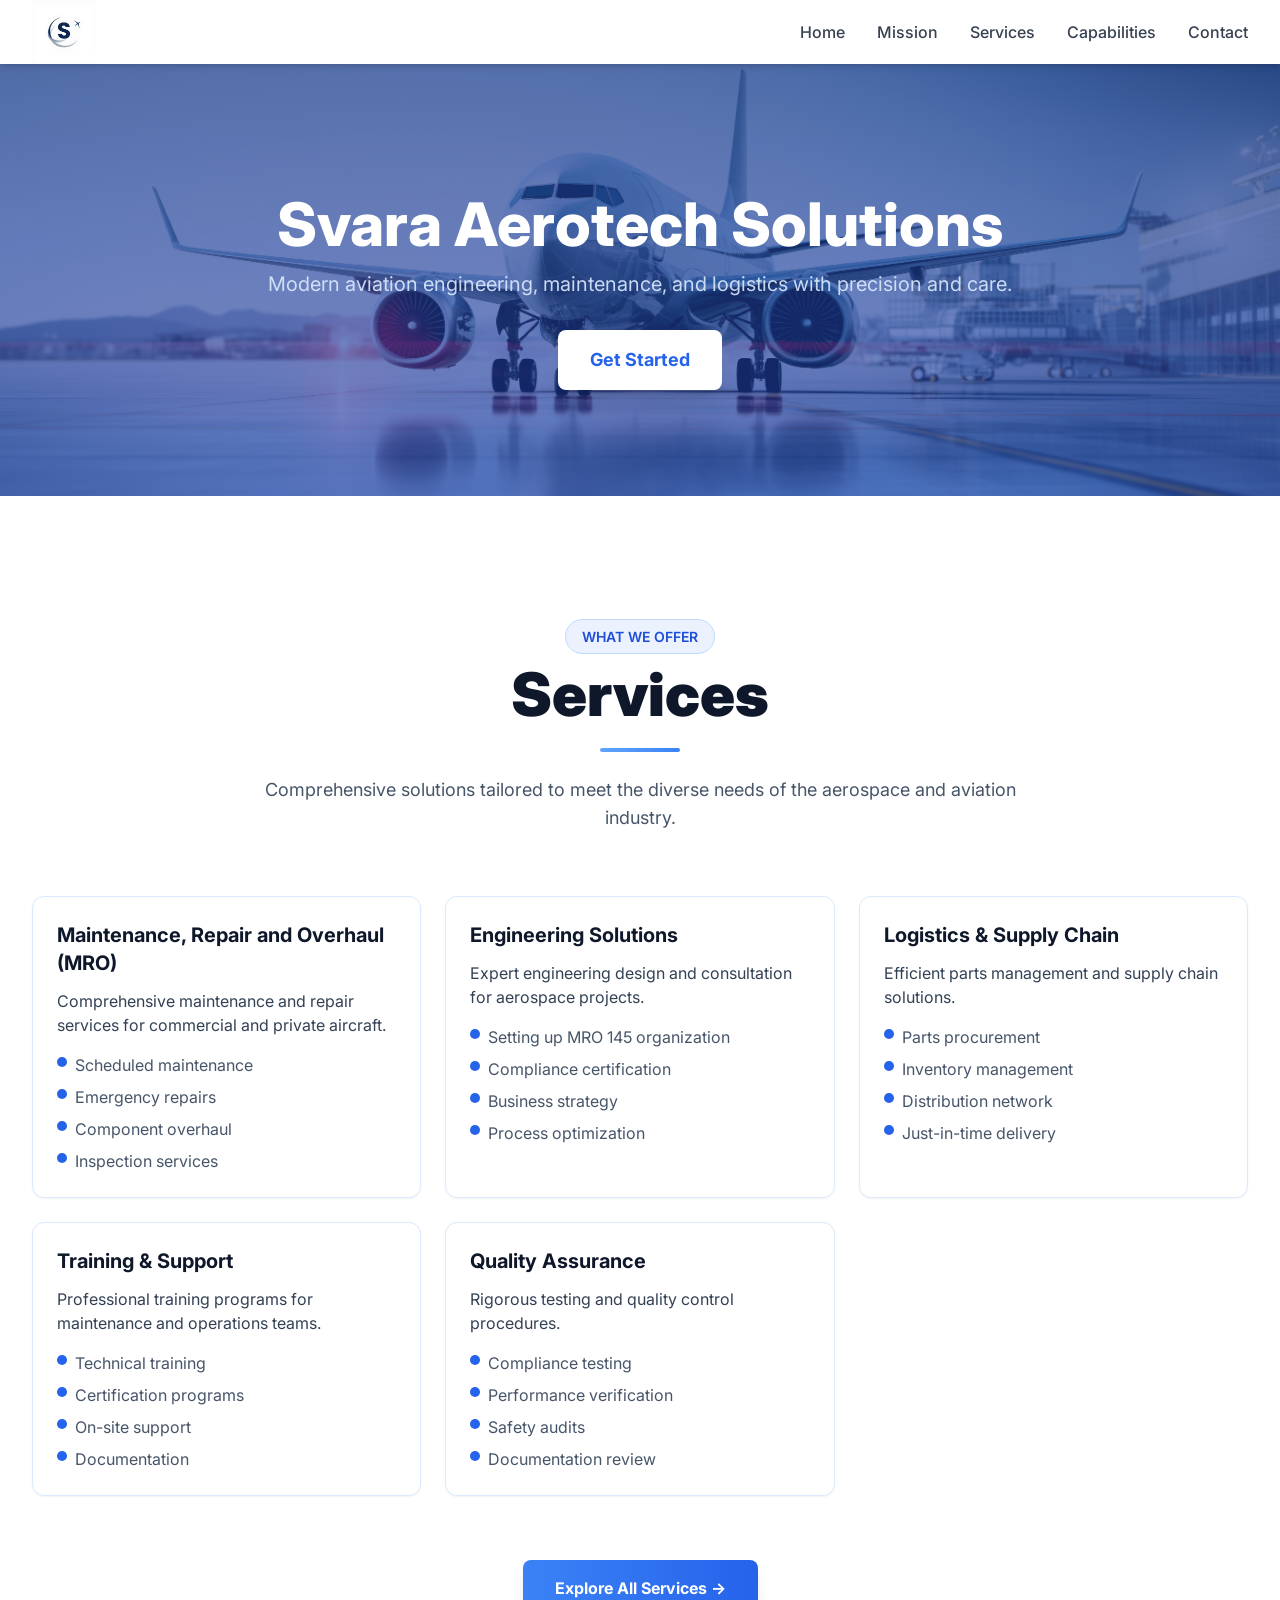
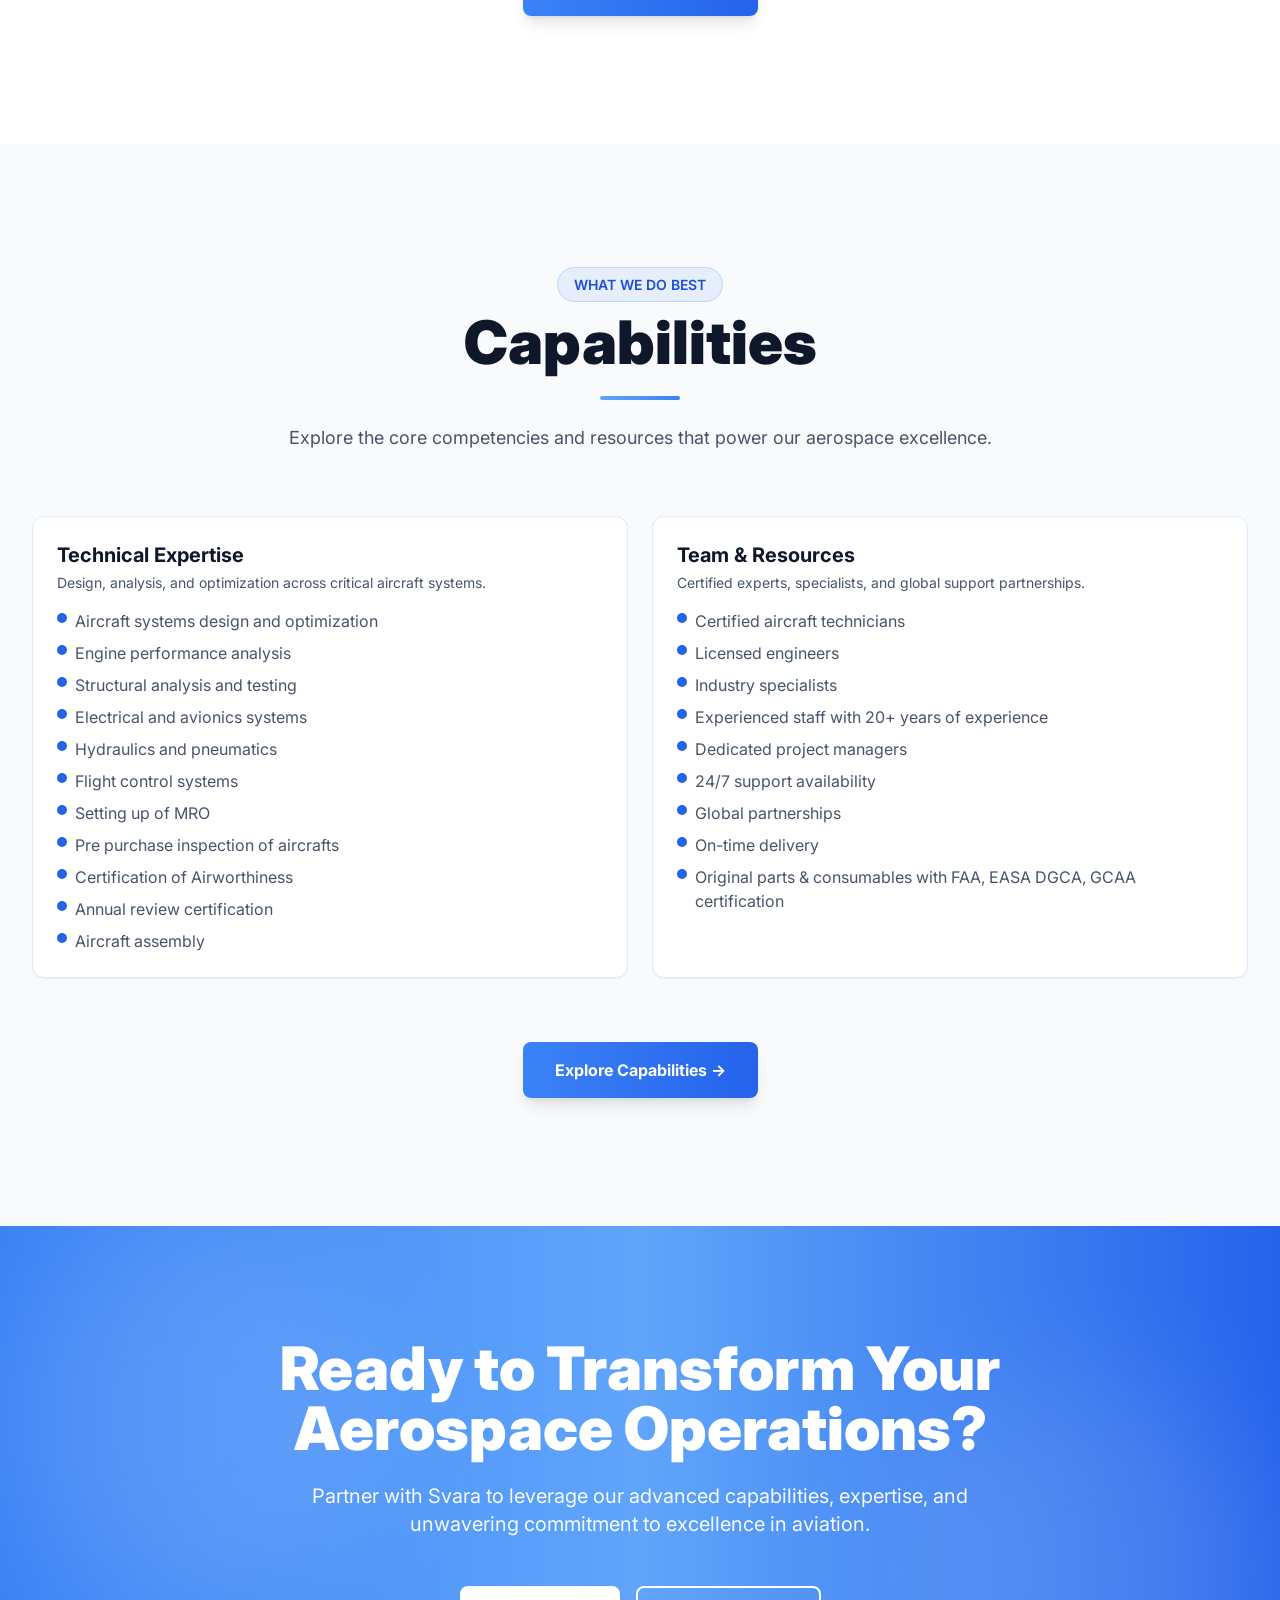
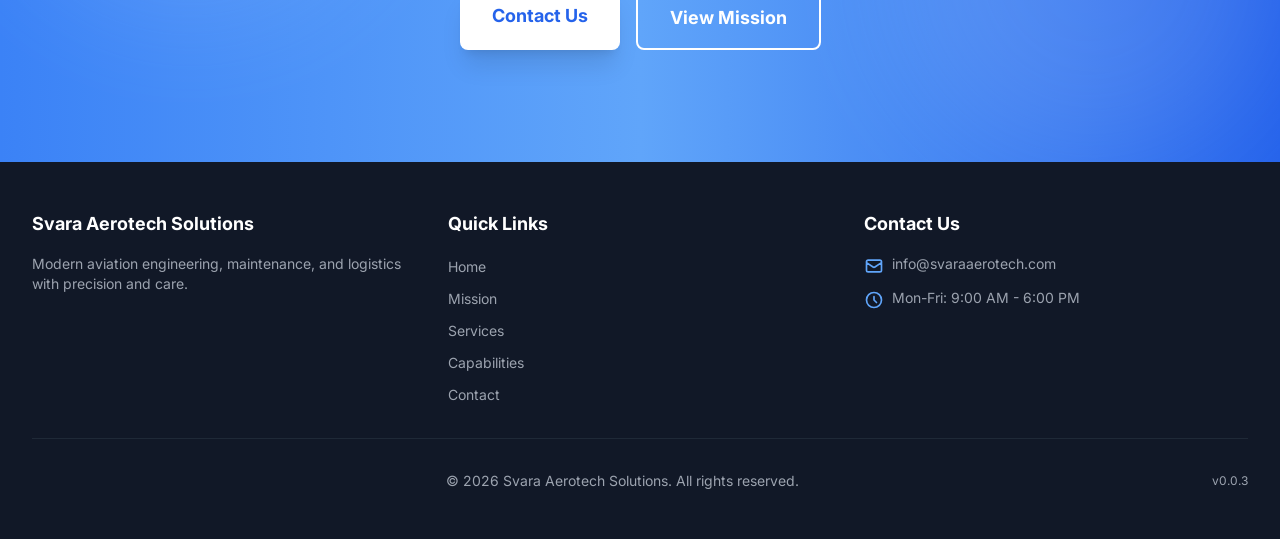
==== index.html @ ca164e2b "deploy: anks0801/svara_web@d19ec3a72e8eed45323e8d3c11e1f777e25b0aa4" ====
<!DOCTYPE html><html lang="en"><head><meta charSet="utf-8"/><meta name="viewport" content="width=device-width"/><meta name="twitter:card" content="summary_large_image"/><meta name="twitter:site" content="@svaraaerotech"/><meta name="twitter:creator" content="@svaraaerotech"/><meta property="og:image" content="https://svaraaerotech.com/og-image.jpg"/><meta property="og:image:alt" content="Svara"/><meta property="og:image:type" content="image/jpeg"/><meta property="og:image:width" content="1200"/><meta property="og:image:height" content="630"/><meta property="og:locale" content="en_US"/><meta property="og:site_name" content="Svara"/><link rel="canonical" href="https://svaraaerotech.com"/><script type="application/ld+json">{"@context":"https://schema.org","@type":"Organization","name":"Svara Aerotech Solutions","url":"https://svaraaerotech.com","logo":"https://svaraaerotech.com/svara-logo.png","description":"Modern aviation engineering, maintenance, and logistics with precision and care.","contactPoint":{"@type":"ContactPoint","telephone":"+1-XXX-XXX-XXXX","contactType":"Customer Service","email":"info@svaraaerotech.com"},"sameAs":["https://twitter.com/svaraaerotech"]}</script><title>Home | Svara</title><meta name="robots" content="index,follow"/><meta name="description" content="Svara Aerotech Solutions - Leading provider of aerospace engineering, aircraft maintenance, and aviation consulting services with cutting-edge technology and industry expertise."/><meta property="og:title" content="Svara Aerotech Solutions - Aviation Excellence"/><meta property="og:description" content="Premier aerospace engineering, aircraft maintenance, and aviation consulting services"/><meta property="og:url" content="https://svaraaerotech.com"/><meta property="og:type" content="website"/><meta name="next-head-count" content="21"/><link rel="preconnect" href="https://fonts.googleapis.com"/><link rel="preconnect" href="https://fonts.gstatic.com" crossorigin="anonymous"/><meta name="mobile-web-app-capable" content="yes"/><meta name="apple-mobile-web-app-capable" content="yes"/><meta name="apple-mobile-web-app-status-bar-style" content="black-translucent"/><meta name="apple-mobile-web-app-title" content="Svara"/><meta http-equiv="X-UA-Compatible" content="IE=edge"/><meta name="referrer" content="strict-origin-when-cross-origin"/><link rel="icon" href="/svara-logo.png"/><link rel="apple-touch-icon" href="/svara-logo.png"/><link rel="preload" href="/_next/static/css/d4e00b44bcc126a7.css" as="style"/><link rel="stylesheet" href="/_next/static/css/d4e00b44bcc126a7.css" data-n-g=""/><noscript data-n-css=""></noscript><script defer="" nomodule="" src="/_next/static/chunks/polyfills-42372ed130431b0a.js"></script><script src="/_next/static/chunks/webpack-8fa1640cc84ba8fe.js" defer=""></script><script src="/_next/static/chunks/framework-64ad27b21261a9ce.js" defer=""></script><script src="/_next/static/chunks/main-b3155a7ba04dc6f8.js" defer=""></script><script src="/_next/static/chunks/pages/_app-38ed5e7bbf44e0e8.js" defer=""></script><script src="/_next/static/chunks/664-d254d21a6fe56bff.js" defer=""></script><script src="/_next/static/chunks/pages/index-0f9c988859168740.js" defer=""></script><script src="/_next/static/F_l0JOxyXLTbnclCTmj46/_buildManifest.js" defer=""></script><script src="/_next/static/F_l0JOxyXLTbnclCTmj46/_ssgManifest.js" defer=""></script></head><body><div id="__next"><header class="bg-white shadow-md sticky top-0 z-50"><nav class="max-w-7xl mx-auto px-4 sm:px-6 lg:px-8"><div class="flex justify-between items-center h-16"><div class="flex-shrink-0 flex items-center gap-3"><a class="flex items-center gap-3 hover:opacity-80 transition" href="/"><img src="/svara-logo.png" alt="Svara Aerotech Logo" class="h-16 w-16"/></a></div><div class="hidden md:flex space-x-8"><a class="text-gray-700 hover:text-blue-600 font-medium transition" href="/">Home</a><a class="text-gray-700 hover:text-blue-600 font-medium transition" href="/mission">Mission</a><a class="text-gray-700 hover:text-blue-600 font-medium transition" href="/services">Services</a><a class="text-gray-700 hover:text-blue-600 font-medium transition" href="/capabilities">Capabilities</a><a class="text-gray-700 hover:text-blue-600 font-medium transition" href="/contact">Contact</a></div><div class="md:hidden"><button class="inline-flex items-center justify-center p-2 rounded-md text-gray-700 hover:text-blue-600 hover:bg-gray-100 focus:outline-none" aria-expanded="false" aria-label="Toggle menu"><svg class="h-6 w-6" xmlns="http://www.w3.org/2000/svg" fill="none" viewBox="0 0 24 24" stroke="currentColor"><path stroke-linecap="round" stroke-linejoin="round" stroke-width="2" d="M4 6h16M4 12h16M4 18h16"></path></svg></button></div></div></nav></header><main class="bg-white"><section class="relative flex items-center justify-center min-h-[56vh] md:min-h-[48vh] py-16 md:py-24 text-center px-6 bg-gradient-to-b from-blue-900 to-blue-800" aria-label="Welcome to Svara"><div class="absolute inset-0 pointer-events-none"><img src="/airplane-with-wings-engine.jpg" alt="" aria-hidden="true" class="w-full h-full object-cover opacity-8"/><div class="absolute inset-0 bg-gradient-to-b from-blue-900/70 to-blue-800/60"></div></div><div class="relative z-10 max-w-4xl px-4"><h1 class="mt-6 text-4xl sm:text-5xl md:text-6xl font-extrabold text-white leading-tight">Svara Aerotech Solutions</h1><p class="mt-4 text-base sm:text-lg md:text-xl text-blue-100/90 max-w-4xl mx-auto">Modern aviation engineering, maintenance, and logistics with precision and care.</p><div class="mt-8"><a class="inline-block bg-white text-blue-600 px-8 py-4 rounded-lg font-bold text-lg hover:bg-blue-50 transition duration-300 shadow-xl hover:shadow-2xl transform hover:scale-105" href="/contact">Get Started</a></div></div></section><section class="py-24 md:py-32 bg-white relative overflow-hidden"><div class="max-w-7xl mx-auto px-4 sm:px-6 lg:px-8"><div class="mb-16 text-center"><div class="inline-block mb-4"><span class="px-4 py-2 bg-blue-500/10 border border-blue-400/30 rounded-full text-blue-700 text-sm font-semibold">WHAT WE OFFER</span></div><h2 class="text-4xl md:text-6xl font-black text-slate-900 mb-6">Services</h2><div class="w-20 h-1 bg-gradient-to-r from-blue-400 to-blue-500 rounded-full mx-auto"></div><p class="text-lg text-slate-600 max-w-3xl mt-6 mx-auto">Comprehensive solutions tailored to meet the diverse needs of the aerospace and aviation industry.</p></div><div class="grid grid-cols-1 md:grid-cols-2 lg:grid-cols-3 gap-6"><div class="relative overflow-hidden rounded-xl border border-blue-100 bg-white shadow-sm hover:shadow-lg hover:border-blue-300 hover:scale-[1.02] transition-all duration-300 p-6"><h3 class="text-xl font-bold text-slate-900 mb-3">Maintenance, Repair and Overhaul (MRO)</h3><p class="text-slate-700 mb-4">Comprehensive maintenance and repair services for commercial and private aircraft.</p><ul class="space-y-2"><li class="flex items-start gap-2 text-slate-600"><span class="mt-1 inline-block w-2.5 h-2.5 bg-blue-600 rounded-full flex-shrink-0"></span><span>Scheduled maintenance</span></li><li class="flex items-start gap-2 text-slate-600"><span class="mt-1 inline-block w-2.5 h-2.5 bg-blue-600 rounded-full flex-shrink-0"></span><span>Emergency repairs</span></li><li class="flex items-start gap-2 text-slate-600"><span class="mt-1 inline-block w-2.5 h-2.5 bg-blue-600 rounded-full flex-shrink-0"></span><span>Component overhaul</span></li><li class="flex items-start gap-2 text-slate-600"><span class="mt-1 inline-block w-2.5 h-2.5 bg-blue-600 rounded-full flex-shrink-0"></span><span>Inspection services</span></li></ul></div><div class="relative overflow-hidden rounded-xl border border-blue-100 bg-white shadow-sm hover:shadow-lg hover:border-blue-300 hover:scale-[1.02] transition-all duration-300 p-6"><h3 class="text-xl font-bold text-slate-900 mb-3">Engineering Solutions</h3><p class="text-slate-700 mb-4">Expert engineering design and consultation for aerospace projects.</p><ul class="space-y-2"><li class="flex items-start gap-2 text-slate-600"><span class="mt-1 inline-block w-2.5 h-2.5 bg-blue-600 rounded-full flex-shrink-0"></span><span>Setting up MRO 145 organization</span></li><li class="flex items-start gap-2 text-slate-600"><span class="mt-1 inline-block w-2.5 h-2.5 bg-blue-600 rounded-full flex-shrink-0"></span><span>Compliance certification</span></li><li class="flex items-start gap-2 text-slate-600"><span class="mt-1 inline-block w-2.5 h-2.5 bg-blue-600 rounded-full flex-shrink-0"></span><span>Business strategy</span></li><li class="flex items-start gap-2 text-slate-600"><span class="mt-1 inline-block w-2.5 h-2.5 bg-blue-600 rounded-full flex-shrink-0"></span><span>Process optimization</span></li></ul></div><div class="relative overflow-hidden rounded-xl border border-blue-100 bg-white shadow-sm hover:shadow-lg hover:border-blue-300 hover:scale-[1.02] transition-all duration-300 p-6"><h3 class="text-xl font-bold text-slate-900 mb-3">Logistics &amp; Supply Chain</h3><p class="text-slate-700 mb-4">Efficient parts management and supply chain solutions.</p><ul class="space-y-2"><li class="flex items-start gap-2 text-slate-600"><span class="mt-1 inline-block w-2.5 h-2.5 bg-blue-600 rounded-full flex-shrink-0"></span><span>Parts procurement</span></li><li class="flex items-start gap-2 text-slate-600"><span class="mt-1 inline-block w-2.5 h-2.5 bg-blue-600 rounded-full flex-shrink-0"></span><span>Inventory management</span></li><li class="flex items-start gap-2 text-slate-600"><span class="mt-1 inline-block w-2.5 h-2.5 bg-blue-600 rounded-full flex-shrink-0"></span><span>Distribution network</span></li><li class="flex items-start gap-2 text-slate-600"><span class="mt-1 inline-block w-2.5 h-2.5 bg-blue-600 rounded-full flex-shrink-0"></span><span>Just-in-time delivery</span></li></ul></div><div class="relative overflow-hidden rounded-xl border border-blue-100 bg-white shadow-sm hover:shadow-lg hover:border-blue-300 hover:scale-[1.02] transition-all duration-300 p-6"><h3 class="text-xl font-bold text-slate-900 mb-3">Training &amp; Support</h3><p class="text-slate-700 mb-4">Professional training programs for maintenance and operations teams.</p><ul class="space-y-2"><li class="flex items-start gap-2 text-slate-600"><span class="mt-1 inline-block w-2.5 h-2.5 bg-blue-600 rounded-full flex-shrink-0"></span><span>Technical training</span></li><li class="flex items-start gap-2 text-slate-600"><span class="mt-1 inline-block w-2.5 h-2.5 bg-blue-600 rounded-full flex-shrink-0"></span><span>Certification programs</span></li><li class="flex items-start gap-2 text-slate-600"><span class="mt-1 inline-block w-2.5 h-2.5 bg-blue-600 rounded-full flex-shrink-0"></span><span>On-site support</span></li><li class="flex items-start gap-2 text-slate-600"><span class="mt-1 inline-block w-2.5 h-2.5 bg-blue-600 rounded-full flex-shrink-0"></span><span>Documentation</span></li></ul></div><div class="relative overflow-hidden rounded-xl border border-blue-100 bg-white shadow-sm hover:shadow-lg hover:border-blue-300 hover:scale-[1.02] transition-all duration-300 p-6"><h3 class="text-xl font-bold text-slate-900 mb-3">Quality Assurance</h3><p class="text-slate-700 mb-4">Rigorous testing and quality control procedures.</p><ul class="space-y-2"><li class="flex items-start gap-2 text-slate-600"><span class="mt-1 inline-block w-2.5 h-2.5 bg-blue-600 rounded-full flex-shrink-0"></span><span>Compliance testing</span></li><li class="flex items-start gap-2 text-slate-600"><span class="mt-1 inline-block w-2.5 h-2.5 bg-blue-600 rounded-full flex-shrink-0"></span><span>Performance verification</span></li><li class="flex items-start gap-2 text-slate-600"><span class="mt-1 inline-block w-2.5 h-2.5 bg-blue-600 rounded-full flex-shrink-0"></span><span>Safety audits</span></li><li class="flex items-start gap-2 text-slate-600"><span class="mt-1 inline-block w-2.5 h-2.5 bg-blue-600 rounded-full flex-shrink-0"></span><span>Documentation review</span></li></ul></div></div><div class="text-center mt-16"><a class="inline-flex items-center px-8 py-4 bg-gradient-to-r from-blue-500 to-blue-600 text-white font-bold rounded-lg hover:from-blue-600 hover:to-blue-700 transition duration-300 shadow-lg hover:shadow-blue-500/20" href="/services">Explore All Services →</a></div></div></section><section class="py-24 md:py-32 bg-gray-50 relative overflow-hidden"><div class="max-w-7xl mx-auto px-4 sm:px-6 lg:px-8"><div class="mb-16 text-center"><div class="inline-block mb-4"><span class="px-4 py-2 bg-blue-500/10 border border-blue-400/30 rounded-full text-blue-700 text-sm font-semibold">WHAT WE DO BEST</span></div><h2 class="text-4xl md:text-6xl font-black text-slate-900 mb-6">Capabilities</h2><div class="w-20 h-1 bg-gradient-to-r from-blue-400 to-blue-500 rounded-full mx-auto"></div><p class="text-lg text-slate-600 max-w-3xl mt-6 mx-auto">Explore the core competencies and resources that power our aerospace excellence.</p></div><div class="grid grid-cols-1 md:grid-cols-2 gap-6"><div class="relative overflow-hidden rounded-xl border border-blue-100 bg-white shadow-sm hover:shadow-lg hover:border-blue-300 hover:scale-[1.02] transition-all duration-300 p-6"><div class="flex items-center mb-4"><div><h3 class="text-xl font-bold text-slate-900">Technical Expertise</h3><p class="text-slate-600 text-sm mt-1">Design, analysis, and optimization across critical aircraft systems.</p></div></div><ul class="space-y-2"><li class="flex items-start gap-2 text-slate-600"><span class="mt-1 inline-block w-2.5 h-2.5 bg-blue-600 rounded-full flex-shrink-0"></span><span>Aircraft systems design and optimization</span></li><li class="flex items-start gap-2 text-slate-600"><span class="mt-1 inline-block w-2.5 h-2.5 bg-blue-600 rounded-full flex-shrink-0"></span><span>Engine performance analysis</span></li><li class="flex items-start gap-2 text-slate-600"><span class="mt-1 inline-block w-2.5 h-2.5 bg-blue-600 rounded-full flex-shrink-0"></span><span>Structural analysis and testing</span></li><li class="flex items-start gap-2 text-slate-600"><span class="mt-1 inline-block w-2.5 h-2.5 bg-blue-600 rounded-full flex-shrink-0"></span><span>Electrical and avionics systems</span></li><li class="flex items-start gap-2 text-slate-600"><span class="mt-1 inline-block w-2.5 h-2.5 bg-blue-600 rounded-full flex-shrink-0"></span><span>Hydraulics and pneumatics</span></li><li class="flex items-start gap-2 text-slate-600"><span class="mt-1 inline-block w-2.5 h-2.5 bg-blue-600 rounded-full flex-shrink-0"></span><span>Flight control systems</span></li><li class="flex items-start gap-2 text-slate-600"><span class="mt-1 inline-block w-2.5 h-2.5 bg-blue-600 rounded-full flex-shrink-0"></span><span>Setting up of MRO</span></li><li class="flex items-start gap-2 text-slate-600"><span class="mt-1 inline-block w-2.5 h-2.5 bg-blue-600 rounded-full flex-shrink-0"></span><span>Pre purchase inspection of aircrafts</span></li><li class="flex items-start gap-2 text-slate-600"><span class="mt-1 inline-block w-2.5 h-2.5 bg-blue-600 rounded-full flex-shrink-0"></span><span>Certification of Airworthiness</span></li><li class="flex items-start gap-2 text-slate-600"><span class="mt-1 inline-block w-2.5 h-2.5 bg-blue-600 rounded-full flex-shrink-0"></span><span>Annual review certification</span></li><li class="flex items-start gap-2 text-slate-600"><span class="mt-1 inline-block w-2.5 h-2.5 bg-blue-600 rounded-full flex-shrink-0"></span><span>Aircraft assembly</span></li></ul></div><div class="relative overflow-hidden rounded-xl border border-blue-100 bg-white shadow-sm hover:shadow-lg hover:border-blue-300 hover:scale-[1.02] transition-all duration-300 p-6"><div class="flex items-center mb-4"><div><h3 class="text-xl font-bold text-slate-900">Team &amp; Resources</h3><p class="text-slate-600 text-sm mt-1">Certified experts, specialists, and global support partnerships.</p></div></div><ul class="space-y-2"><li class="flex items-start gap-2 text-slate-600"><span class="mt-1 inline-block w-2.5 h-2.5 bg-blue-600 rounded-full flex-shrink-0"></span><span>Certified aircraft technicians</span></li><li class="flex items-start gap-2 text-slate-600"><span class="mt-1 inline-block w-2.5 h-2.5 bg-blue-600 rounded-full flex-shrink-0"></span><span>Licensed engineers</span></li><li class="flex items-start gap-2 text-slate-600"><span class="mt-1 inline-block w-2.5 h-2.5 bg-blue-600 rounded-full flex-shrink-0"></span><span>Industry specialists</span></li><li class="flex items-start gap-2 text-slate-600"><span class="mt-1 inline-block w-2.5 h-2.5 bg-blue-600 rounded-full flex-shrink-0"></span><span>Experienced staff with 20+ years of experience</span></li><li class="flex items-start gap-2 text-slate-600"><span class="mt-1 inline-block w-2.5 h-2.5 bg-blue-600 rounded-full flex-shrink-0"></span><span>Dedicated project managers</span></li><li class="flex items-start gap-2 text-slate-600"><span class="mt-1 inline-block w-2.5 h-2.5 bg-blue-600 rounded-full flex-shrink-0"></span><span>24/7 support availability</span></li><li class="flex items-start gap-2 text-slate-600"><span class="mt-1 inline-block w-2.5 h-2.5 bg-blue-600 rounded-full flex-shrink-0"></span><span>Global partnerships</span></li><li class="flex items-start gap-2 text-slate-600"><span class="mt-1 inline-block w-2.5 h-2.5 bg-blue-600 rounded-full flex-shrink-0"></span><span>On-time delivery</span></li><li class="flex items-start gap-2 text-slate-600"><span class="mt-1 inline-block w-2.5 h-2.5 bg-blue-600 rounded-full flex-shrink-0"></span><span>Original parts &amp; consumables with FAA, EASA DGCA, GCAA certification</span></li></ul></div></div><div class="text-center mt-16"><a class="inline-flex items-center px-8 py-4 bg-gradient-to-r from-blue-500 to-blue-600 text-white font-bold rounded-lg hover:from-blue-600 hover:to-blue-700 transition duration-300 shadow-lg hover:shadow-blue-500/20" href="/capabilities">Explore Capabilities →</a></div></div></section><section class="py-20 md:py-28 relative overflow-hidden bg-gradient-to-r from-blue-500 via-blue-400 to-blue-600"><div class="absolute inset-0 opacity-10"><div class="absolute top-0 left-0 w-96 h-96 bg-white rounded-full blur-3xl"></div><div class="absolute bottom-0 right-0 w-96 h-96 bg-white rounded-full blur-3xl"></div></div><div class="max-w-5xl mx-auto px-4 sm:px-6 lg:px-8 text-center relative z-10"><h2 class="text-4xl md:text-6xl font-black text-white mb-6">Ready to Transform Your Aerospace Operations?</h2><p class="text-lg md:text-xl text-white/95 mb-12 max-w-3xl mx-auto leading-relaxed">Partner with Svara to leverage our advanced capabilities, expertise, and unwavering commitment to excellence in aviation.</p><div class="flex flex-col sm:flex-row gap-4 justify-center"><a class="inline-block bg-white text-blue-600 px-8 py-4 rounded-lg font-bold text-lg hover:bg-gray-50 transition duration-300 shadow-xl" href="/contact">Contact Us</a><a class="inline-block border-2 border-white text-white px-8 py-4 rounded-lg font-bold text-lg hover:bg-white/10 transition duration-300" href="/mission">View Mission</a></div></div></section></main><footer class="bg-gray-900 text-white"><div class="max-w-7xl mx-auto px-4 sm:px-6 lg:px-8 py-12"><div class="grid grid-cols-1 md:grid-cols-3 gap-8 mb-8"><div><h3 class="text-lg font-bold mb-4">Svara Aerotech Solutions</h3><p class="text-gray-400 text-sm mb-4">Modern aviation engineering, maintenance, and logistics with precision and care.</p></div><div><h3 class="text-lg font-bold mb-4">Quick Links</h3><ul class="space-y-2"><li><a class="text-gray-400 hover:text-white transition text-sm" href="/">Home</a></li><li><a class="text-gray-400 hover:text-white transition text-sm" href="/mission">Mission</a></li><li><a class="text-gray-400 hover:text-white transition text-sm" href="/services">Services</a></li><li><a class="text-gray-400 hover:text-white transition text-sm" href="/capabilities">Capabilities</a></li><li><a class="text-gray-400 hover:text-white transition text-sm" href="/contact">Contact</a></li></ul></div><div><h3 class="text-lg font-bold mb-4">Contact Us</h3><ul class="space-y-3"><li class="flex items-start gap-2"><svg class="w-5 h-5 text-blue-400 flex-shrink-0 mt-0.5" fill="none" stroke="currentColor" viewBox="0 0 24 24"><path stroke-linecap="round" stroke-linejoin="round" stroke-width="2" d="M3 8l7.89 5.26a2 2 0 002.22 0L21 8M5 19h14a2 2 0 002-2V7a2 2 0 00-2-2H5a2 2 0 00-2 2v10a2 2 0 002 2z"></path></svg><a href="mailto:info@svaraaerotech.com" class="text-gray-400 hover:text-white transition text-sm">info@svaraaerotech.com</a></li><li class="flex items-start gap-2"><svg class="w-5 h-5 text-blue-400 flex-shrink-0 mt-0.5" fill="none" stroke="currentColor" viewBox="0 0 24 24"><path stroke-linecap="round" stroke-linejoin="round" stroke-width="2" d="M12 8v4l3 3m6-3a9 9 0 11-18 0 9 9 0 0118 0z"></path></svg><span class="text-gray-400 text-sm">Mon-Fri: 9:00 AM - 6:00 PM</span></li></ul></div></div><div class="border-t border-gray-800 pt-8"><div class="flex flex-col md:flex-row justify-between items-center text-gray-400 text-sm"><div></div> <p>© <!-- -->2025<!-- --> Svara Aerotech Solutions. All rights reserved.</p><span class="mt-2 md:mt-0 text-xs">v0.0.3</span></div></div></div></footer></div><script id="__NEXT_DATA__" type="application/json">{"props":{"pageProps":{}},"page":"/","query":{},"buildId":"F_l0JOxyXLTbnclCTmj46","nextExport":true,"autoExport":true,"isFallback":false,"scriptLoader":[]}</script></body></html>
---- _next/static/css/d4e00b44bcc126a7.css ----
@import url("https://fonts.googleapis.com/css2?family=Inter:wght@400;500;600;700&display=swap");*,:after,:before{--tw-border-spacing-x:0;--tw-border-spacing-y:0;--tw-translate-x:0;--tw-translate-y:0;--tw-rotate:0;--tw-skew-x:0;--tw-skew-y:0;--tw-scale-x:1;--tw-scale-y:1;--tw-pan-x: ;--tw-pan-y: ;--tw-pinch-zoom: ;--tw-scroll-snap-strictness:proximity;--tw-gradient-from-position: ;--tw-gradient-via-position: ;--tw-gradient-to-position: ;--tw-ordinal: ;--tw-slashed-zero: ;--tw-numeric-figure: ;--tw-numeric-spacing: ;--tw-numeric-fraction: ;--tw-ring-inset: ;--tw-ring-offset-width:0px;--tw-ring-offset-color:#fff;--tw-ring-color:rgba(59,130,246,.5);--tw-ring-offset-shadow:0 0 #0000;--tw-ring-shadow:0 0 #0000;--tw-shadow:0 0 #0000;--tw-shadow-colored:0 0 #0000;--tw-blur: ;--tw-brightness: ;--tw-contrast: ;--tw-grayscale: ;--tw-hue-rotate: ;--tw-invert: ;--tw-saturate: ;--tw-sepia: ;--tw-drop-shadow: ;--tw-backdrop-blur: ;--tw-backdrop-brightness: ;--tw-backdrop-contrast: ;--tw-backdrop-grayscale: ;--tw-backdrop-hue-rotate: ;--tw-backdrop-invert: ;--tw-backdrop-opacity: ;--tw-backdrop-saturate: ;--tw-backdrop-sepia: ;--tw-contain-size: ;--tw-contain-layout: ;--tw-contain-paint: ;--tw-contain-style: }::backdrop{--tw-border-spacing-x:0;--tw-border-spacing-y:0;--tw-translate-x:0;--tw-translate-y:0;--tw-rotate:0;--tw-skew-x:0;--tw-skew-y:0;--tw-scale-x:1;--tw-scale-y:1;--tw-pan-x: ;--tw-pan-y: ;--tw-pinch-zoom: ;--tw-scroll-snap-strictness:proximity;--tw-gradient-from-position: ;--tw-gradient-via-position: ;--tw-gradient-to-position: ;--tw-ordinal: ;--tw-slashed-zero: ;--tw-numeric-figure: ;--tw-numeric-spacing: ;--tw-numeric-fraction: ;--tw-ring-inset: ;--tw-ring-offset-width:0px;--tw-ring-offset-color:#fff;--tw-ring-color:rgba(59,130,246,.5);--tw-ring-offset-shadow:0 0 #0000;--tw-ring-shadow:0 0 #0000;--tw-shadow:0 0 #0000;--tw-shadow-colored:0 0 #0000;--tw-blur: ;--tw-brightness: ;--tw-contrast: ;--tw-grayscale: ;--tw-hue-rotate: ;--tw-invert: ;--tw-saturate: ;--tw-sepia: ;--tw-drop-shadow: ;--tw-backdrop-blur: ;--tw-backdrop-brightness: ;--tw-backdrop-contrast: ;--tw-backdrop-grayscale: ;--tw-backdrop-hue-rotate: ;--tw-backdrop-invert: ;--tw-backdrop-opacity: ;--tw-backdrop-saturate: ;--tw-backdrop-sepia: ;--tw-contain-size: ;--tw-contain-layout: ;--tw-contain-paint: ;--tw-contain-style: }

/*
! tailwindcss v3.4.18 | MIT License | https://tailwindcss.com
*/*,:after,:before{box-sizing:border-box;border:0 solid #e5e7eb}:after,:before{--tw-content:""}:host,html{line-height:1.5;-webkit-text-size-adjust:100%;-moz-tab-size:4;-o-tab-size:4;tab-size:4;font-family:ui-sans-serif,system-ui,sans-serif,Apple Color Emoji,Segoe UI Emoji,Segoe UI Symbol,Noto Color Emoji;font-feature-settings:normal;font-variation-settings:normal;-webkit-tap-highlight-color:transparent}body{margin:0;line-height:inherit}hr{height:0;color:inherit;border-top-width:1px}abbr:where([title]){-webkit-text-decoration:underline dotted;text-decoration:underline dotted}h1,h2,h3,h4,h5,h6{font-size:inherit;font-weight:inherit}a{color:inherit;text-decoration:inherit}b,strong{font-weight:bolder}code,kbd,pre,samp{font-family:ui-monospace,SFMono-Regular,Menlo,Monaco,Consolas,Liberation Mono,Courier New,monospace;font-feature-settings:normal;font-variation-settings:normal;font-size:1em}small{font-size:80%}sub,sup{font-size:75%;line-height:0;position:relative;vertical-align:baseline}sub{bottom:-.25em}sup{top:-.5em}table{text-indent:0;border-color:inherit;border-collapse:collapse}button,input,optgroup,select,textarea{font-family:inherit;font-feature-settings:inherit;font-variation-settings:inherit;font-size:100%;font-weight:inherit;line-height:inherit;letter-spacing:inherit;color:inherit;margin:0;padding:0}button,select{text-transform:none}button,input:where([type=button]),input:where([type=reset]),input:where([type=submit]){-webkit-appearance:button;background-color:transparent;background-image:none}:-moz-focusring{outline:auto}:-moz-ui-invalid{box-shadow:none}progress{vertical-align:baseline}::-webkit-inner-spin-button,::-webkit-outer-spin-button{height:auto}[type=search]{-webkit-appearance:textfield;outline-offset:-2px}::-webkit-search-decoration{-webkit-appearance:none}::-webkit-file-upload-button{-webkit-appearance:button;font:inherit}summary{display:list-item}blockquote,dd,dl,figure,h1,h2,h3,h4,h5,h6,hr,p,pre{margin:0}fieldset{margin:0}fieldset,legend{padding:0}menu,ol,ul{list-style:none;margin:0;padding:0}dialog{padding:0}textarea{resize:vertical}input::-moz-placeholder,textarea::-moz-placeholder{opacity:1;color:#9ca3af}input::placeholder,textarea::placeholder{opacity:1;color:#9ca3af}[role=button],button{cursor:pointer}:disabled{cursor:default}audio,canvas,embed,iframe,img,object,svg,video{display:block;vertical-align:middle}img,video{max-width:100%;height:auto}[hidden]:where(:not([hidden=until-found])){display:none}.pointer-events-none{pointer-events:none}.absolute{position:absolute}.relative{position:relative}.sticky{position:sticky}.inset-0{inset:0}.bottom-0{bottom:0}.left-0{left:0}.right-0{right:0}.top-0{top:0}.z-10{z-index:10}.z-50{z-index:50}.mx-auto{margin-left:auto;margin-right:auto}.mb-1{margin-bottom:.25rem}.mb-12{margin-bottom:3rem}.mb-16{margin-bottom:4rem}.mb-2{margin-bottom:.5rem}.mb-3{margin-bottom:.75rem}.mb-4{margin-bottom:1rem}.mb-6{margin-bottom:1.5rem}.mb-8{margin-bottom:2rem}.mt-0\.5{margin-top:.125rem}.mt-1{margin-top:.25rem}.mt-16{margin-top:4rem}.mt-2{margin-top:.5rem}.mt-4{margin-top:1rem}.mt-6{margin-top:1.5rem}.mt-8{margin-top:2rem}.block{display:block}.inline-block{display:inline-block}.flex{display:flex}.inline-flex{display:inline-flex}.grid{display:grid}.hidden{display:none}.h-1{height:.25rem}.h-12{height:3rem}.h-16{height:4rem}.h-2\.5{height:.625rem}.h-5{height:1.25rem}.h-6{height:1.5rem}.h-96{height:24rem}.h-full{height:100%}.min-h-\[56vh\]{min-height:56vh}.w-12{width:3rem}.w-16{width:4rem}.w-2\.5{width:.625rem}.w-20{width:5rem}.w-5{width:1.25rem}.w-6{width:1.5rem}.w-96{width:24rem}.w-full{width:100%}.max-w-3xl{max-width:48rem}.max-w-4xl{max-width:56rem}.max-w-5xl{max-width:64rem}.max-w-7xl{max-width:80rem}.flex-shrink-0{flex-shrink:0}.transform{transform:translate(var(--tw-translate-x),var(--tw-translate-y)) rotate(var(--tw-rotate)) skewX(var(--tw-skew-x)) skewY(var(--tw-skew-y)) scaleX(var(--tw-scale-x)) scaleY(var(--tw-scale-y))}.resize-none{resize:none}.grid-cols-1{grid-template-columns:repeat(1,minmax(0,1fr))}.flex-col{flex-direction:column}.items-start{align-items:flex-start}.items-center{align-items:center}.justify-center{justify-content:center}.justify-between{justify-content:space-between}.gap-12{gap:3rem}.gap-2{gap:.5rem}.gap-3{gap:.75rem}.gap-4{gap:1rem}.gap-6{gap:1.5rem}.gap-8{gap:2rem}.space-x-8>:not([hidden])~:not([hidden]){--tw-space-x-reverse:0;margin-right:calc(2rem * var(--tw-space-x-reverse));margin-left:calc(2rem * calc(1 - var(--tw-space-x-reverse)))}.space-y-1>:not([hidden])~:not([hidden]){--tw-space-y-reverse:0;margin-top:calc(.25rem * calc(1 - var(--tw-space-y-reverse)));margin-bottom:calc(.25rem * var(--tw-space-y-reverse))}.space-y-2>:not([hidden])~:not([hidden]){--tw-space-y-reverse:0;margin-top:calc(.5rem * calc(1 - var(--tw-space-y-reverse)));margin-bottom:calc(.5rem * var(--tw-space-y-reverse))}.space-y-3>:not([hidden])~:not([hidden]){--tw-space-y-reverse:0;margin-top:calc(.75rem * calc(1 - var(--tw-space-y-reverse)));margin-bottom:calc(.75rem * var(--tw-space-y-reverse))}.space-y-4>:not([hidden])~:not([hidden]){--tw-space-y-reverse:0;margin-top:calc(1rem * calc(1 - var(--tw-space-y-reverse)));margin-bottom:calc(1rem * var(--tw-space-y-reverse))}.space-y-6>:not([hidden])~:not([hidden]){--tw-space-y-reverse:0;margin-top:calc(1.5rem * calc(1 - var(--tw-space-y-reverse)));margin-bottom:calc(1.5rem * var(--tw-space-y-reverse))}.space-y-8>:not([hidden])~:not([hidden]){--tw-space-y-reverse:0;margin-top:calc(2rem * calc(1 - var(--tw-space-y-reverse)));margin-bottom:calc(2rem * var(--tw-space-y-reverse))}.overflow-hidden{overflow:hidden}.rounded-full{border-radius:9999px}.rounded-lg{border-radius:.5rem}.rounded-md{border-radius:.375rem}.rounded-xl{border-radius:.75rem}.border{border-width:1px}.border-2{border-width:2px}.border-t{border-top-width:1px}.border-blue-100{--tw-border-opacity:1;border-color:rgb(219 234 254/var(--tw-border-opacity,1))}.border-blue-400\/30{border-color:rgba(96,165,250,.3)}.border-blue-600{--tw-border-opacity:1;border-color:rgb(37 99 235/var(--tw-border-opacity,1))}.border-gray-300{--tw-border-opacity:1;border-color:rgb(209 213 219/var(--tw-border-opacity,1))}.border-gray-800{--tw-border-opacity:1;border-color:rgb(31 41 55/var(--tw-border-opacity,1))}.border-green-200{--tw-border-opacity:1;border-color:rgb(187 247 208/var(--tw-border-opacity,1))}.border-white{--tw-border-opacity:1;border-color:rgb(255 255 255/var(--tw-border-opacity,1))}.bg-blue-100{--tw-bg-opacity:1;background-color:rgb(219 234 254/var(--tw-bg-opacity,1))}.bg-blue-50{--tw-bg-opacity:1;background-color:rgb(239 246 255/var(--tw-bg-opacity,1))}.bg-blue-500\/10{background-color:rgba(59,130,246,.1)}.bg-blue-600{--tw-bg-opacity:1;background-color:rgb(37 99 235/var(--tw-bg-opacity,1))}.bg-gray-50{--tw-bg-opacity:1;background-color:rgb(249 250 251/var(--tw-bg-opacity,1))}.bg-gray-900{--tw-bg-opacity:1;background-color:rgb(17 24 39/var(--tw-bg-opacity,1))}.bg-green-50{--tw-bg-opacity:1;background-color:rgb(240 253 244/var(--tw-bg-opacity,1))}.bg-white{--tw-bg-opacity:1;background-color:rgb(255 255 255/var(--tw-bg-opacity,1))}.bg-gradient-to-b{background-image:linear-gradient(to bottom,var(--tw-gradient-stops))}.bg-gradient-to-r{background-image:linear-gradient(to right,var(--tw-gradient-stops))}.from-blue-400{--tw-gradient-from:#60a5fa var(--tw-gradient-from-position);--tw-gradient-to:rgba(96,165,250,0) var(--tw-gradient-to-position);--tw-gradient-stops:var(--tw-gradient-from),var(--tw-gradient-to)}.from-blue-500{--tw-gradient-from:#3b82f6 var(--tw-gradient-from-position);--tw-gradient-to:rgba(59,130,246,0) var(--tw-gradient-to-position);--tw-gradient-stops:var(--tw-gradient-from),var(--tw-gradient-to)}.from-blue-600{--tw-gradient-from:#2563eb var(--tw-gradient-from-position);--tw-gradient-to:rgba(37,99,235,0) var(--tw-gradient-to-position);--tw-gradient-stops:var(--tw-gradient-from),var(--tw-gradient-to)}.from-blue-900{--tw-gradient-from:#1e3a8a var(--tw-gradient-from-position);--tw-gradient-to:rgba(30,58,138,0) var(--tw-gradient-to-position);--tw-gradient-stops:var(--tw-gradient-from),var(--tw-gradient-to)}.from-blue-900\/70{--tw-gradient-from:rgba(30,58,138,.7) var(--tw-gradient-from-position);--tw-gradient-to:rgba(30,58,138,0) var(--tw-gradient-to-position);--tw-gradient-stops:var(--tw-gradient-from),var(--tw-gradient-to)}.via-blue-400{--tw-gradient-to:rgba(96,165,250,0) var(--tw-gradient-to-position);--tw-gradient-stops:var(--tw-gradient-from),#60a5fa var(--tw-gradient-via-position),var(--tw-gradient-to)}.to-blue-500{--tw-gradient-to:#3b82f6 var(--tw-gradient-to-position)}.to-blue-600{--tw-gradient-to:#2563eb var(--tw-gradient-to-position)}.to-blue-800{--tw-gradient-to:#1e40af var(--tw-gradient-to-position)}.to-blue-800\/60{--tw-gradient-to:rgba(30,64,175,.6) var(--tw-gradient-to-position)}.object-cover{-o-object-fit:cover;object-fit:cover}.p-2{padding:.5rem}.p-6{padding:1.5rem}.p-8{padding:2rem}.px-3{padding-left:.75rem;padding-right:.75rem}.px-4{padding-left:1rem;padding-right:1rem}.px-6{padding-left:1.5rem;padding-right:1.5rem}.px-8{padding-left:2rem;padding-right:2rem}.py-12{padding-top:3rem;padding-bottom:3rem}.py-16{padding-top:4rem;padding-bottom:4rem}.py-2{padding-top:.5rem;padding-bottom:.5rem}.py-20{padding-top:5rem;padding-bottom:5rem}.py-24{padding-top:6rem;padding-bottom:6rem}.py-3{padding-top:.75rem;padding-bottom:.75rem}.py-4{padding-top:1rem}.pb-4,.py-4{padding-bottom:1rem}.pt-8{padding-top:2rem}.text-center{text-align:center}.text-2xl{font-size:1.5rem;line-height:2rem}.text-3xl{font-size:1.875rem;line-height:2.25rem}.text-4xl{font-size:2.25rem;line-height:2.5rem}.text-base{font-size:1rem;line-height:1.5rem}.text-lg{font-size:1.125rem;line-height:1.75rem}.text-sm{font-size:.875rem;line-height:1.25rem}.text-xl{font-size:1.25rem;line-height:1.75rem}.text-xs{font-size:.75rem;line-height:1rem}.font-black{font-weight:900}.font-bold{font-weight:700}.font-extrabold{font-weight:800}.font-medium{font-weight:500}.font-semibold{font-weight:600}.leading-relaxed{line-height:1.625}.leading-tight{line-height:1.25}.text-blue-100{--tw-text-opacity:1;color:rgb(219 234 254/var(--tw-text-opacity,1))}.text-blue-100\/90{color:rgba(219,234,254,.9)}.text-blue-400{--tw-text-opacity:1;color:rgb(96 165 250/var(--tw-text-opacity,1))}.text-blue-600{--tw-text-opacity:1;color:rgb(37 99 235/var(--tw-text-opacity,1))}.text-blue-700{--tw-text-opacity:1;color:rgb(29 78 216/var(--tw-text-opacity,1))}.text-gray-400{--tw-text-opacity:1;color:rgb(156 163 175/var(--tw-text-opacity,1))}.text-gray-700{--tw-text-opacity:1;color:rgb(55 65 81/var(--tw-text-opacity,1))}.text-green-700{--tw-text-opacity:1;color:rgb(21 128 61/var(--tw-text-opacity,1))}.text-slate-600{--tw-text-opacity:1;color:rgb(71 85 105/var(--tw-text-opacity,1))}.text-slate-700{--tw-text-opacity:1;color:rgb(51 65 85/var(--tw-text-opacity,1))}.text-slate-900{--tw-text-opacity:1;color:rgb(15 23 42/var(--tw-text-opacity,1))}.text-white{--tw-text-opacity:1;color:rgb(255 255 255/var(--tw-text-opacity,1))}.text-white\/95{color:hsla(0,0%,100%,.95)}.opacity-10{opacity:.1}.shadow-lg{--tw-shadow:0 10px 15px -3px rgba(0,0,0,.1),0 4px 6px -4px rgba(0,0,0,.1);--tw-shadow-colored:0 10px 15px -3px var(--tw-shadow-color),0 4px 6px -4px var(--tw-shadow-color)}.shadow-lg,.shadow-md{box-shadow:var(--tw-ring-offset-shadow,0 0 #0000),var(--tw-ring-shadow,0 0 #0000),var(--tw-shadow)}.shadow-md{--tw-shadow:0 4px 6px -1px rgba(0,0,0,.1),0 2px 4px -2px rgba(0,0,0,.1);--tw-shadow-colored:0 4px 6px -1px var(--tw-shadow-color),0 2px 4px -2px var(--tw-shadow-color)}.shadow-sm{--tw-shadow:0 1px 2px 0 rgba(0,0,0,.05);--tw-shadow-colored:0 1px 2px 0 var(--tw-shadow-color)}.shadow-sm,.shadow-xl{box-shadow:var(--tw-ring-offset-shadow,0 0 #0000),var(--tw-ring-shadow,0 0 #0000),var(--tw-shadow)}.shadow-xl{--tw-shadow:0 20px 25px -5px rgba(0,0,0,.1),0 8px 10px -6px rgba(0,0,0,.1);--tw-shadow-colored:0 20px 25px -5px var(--tw-shadow-color),0 8px 10px -6px var(--tw-shadow-color)}.blur-3xl{--tw-blur:blur(64px);filter:var(--tw-blur) var(--tw-brightness) var(--tw-contrast) var(--tw-grayscale) var(--tw-hue-rotate) var(--tw-invert) var(--tw-saturate) var(--tw-sepia) var(--tw-drop-shadow)}.transition{transition-property:color,background-color,border-color,text-decoration-color,fill,stroke,opacity,box-shadow,transform,filter,backdrop-filter;transition-timing-function:cubic-bezier(.4,0,.2,1);transition-duration:.15s}.transition-all{transition-property:all;transition-timing-function:cubic-bezier(.4,0,.2,1);transition-duration:.15s}.duration-300{transition-duration:.3s}html{scroll-behavior:smooth}body{font-family:ui-sans-serif,system-ui,sans-serif,Apple Color Emoji,Segoe UI Emoji,Segoe UI Symbol,Noto Color Emoji;-webkit-font-smoothing:antialiased;-moz-osx-font-smoothing:grayscale;font-family:Inter,sans-serif}@media (prefers-reduced-motion:reduce){html{scroll-behavior:auto}*,:after,:before{animation-duration:.01ms!important;animation-iteration-count:1!important;transition-duration:.01ms!important}}img{height:auto;max-width:100%}a:focus-visible,button:focus-visible{outline-width:2px;outline-offset:2px;outline-color:#2563eb}.container-max-width{margin-left:auto;margin-right:auto;max-width:80rem;padding-left:1rem;padding-right:1rem}@media (min-width:640px){.container-max-width{padding-left:1.5rem;padding-right:1.5rem}}@media (min-width:1024px){.container-max-width{padding-left:2rem;padding-right:2rem}}body{background:#fff;color:#222}.last\:mb-0:last-child{margin-bottom:0}.hover\:scale-105:hover{--tw-scale-x:1.05;--tw-scale-y:1.05}.hover\:scale-105:hover,.hover\:scale-\[1\.02\]:hover{transform:translate(var(--tw-translate-x),var(--tw-translate-y)) rotate(var(--tw-rotate)) skewX(var(--tw-skew-x)) skewY(var(--tw-skew-y)) scaleX(var(--tw-scale-x)) scaleY(var(--tw-scale-y))}.hover\:scale-\[1\.02\]:hover{--tw-scale-x:1.02;--tw-scale-y:1.02}.hover\:border-blue-300:hover{--tw-border-opacity:1;border-color:rgb(147 197 253/var(--tw-border-opacity,1))}.hover\:bg-blue-50:hover{--tw-bg-opacity:1;background-color:rgb(239 246 255/var(--tw-bg-opacity,1))}.hover\:bg-gray-100:hover{--tw-bg-opacity:1;background-color:rgb(243 244 246/var(--tw-bg-opacity,1))}.hover\:bg-gray-50:hover{--tw-bg-opacity:1;background-color:rgb(249 250 251/var(--tw-bg-opacity,1))}.hover\:bg-white\/10:hover{background-color:hsla(0,0%,100%,.1)}.hover\:from-blue-600:hover{--tw-gradient-from:#2563eb var(--tw-gradient-from-position);--tw-gradient-to:rgba(37,99,235,0) var(--tw-gradient-to-position);--tw-gradient-stops:var(--tw-gradient-from),var(--tw-gradient-to)}.hover\:to-blue-700:hover{--tw-gradient-to:#1d4ed8 var(--tw-gradient-to-position)}.hover\:text-blue-600:hover{--tw-text-opacity:1;color:rgb(37 99 235/var(--tw-text-opacity,1))}.hover\:text-blue-800:hover{--tw-text-opacity:1;color:rgb(30 64 175/var(--tw-text-opacity,1))}.hover\:text-white:hover{--tw-text-opacity:1;color:rgb(255 255 255/var(--tw-text-opacity,1))}.hover\:opacity-80:hover{opacity:.8}.hover\:shadow-2xl:hover{--tw-shadow:0 25px 50px -12px rgba(0,0,0,.25);--tw-shadow-colored:0 25px 50px -12px var(--tw-shadow-color)}.hover\:shadow-2xl:hover,.hover\:shadow-lg:hover{box-shadow:var(--tw-ring-offset-shadow,0 0 #0000),var(--tw-ring-shadow,0 0 #0000),var(--tw-shadow)}.hover\:shadow-lg:hover{--tw-shadow:0 10px 15px -3px rgba(0,0,0,.1),0 4px 6px -4px rgba(0,0,0,.1);--tw-shadow-colored:0 10px 15px -3px var(--tw-shadow-color),0 4px 6px -4px var(--tw-shadow-color)}.hover\:shadow-xl:hover{--tw-shadow:0 20px 25px -5px rgba(0,0,0,.1),0 8px 10px -6px rgba(0,0,0,.1);--tw-shadow-colored:0 20px 25px -5px var(--tw-shadow-color),0 8px 10px -6px var(--tw-shadow-color);box-shadow:var(--tw-ring-offset-shadow,0 0 #0000),var(--tw-ring-shadow,0 0 #0000),var(--tw-shadow)}.hover\:shadow-blue-500\/20:hover{--tw-shadow-color:rgba(59,130,246,.2);--tw-shadow:var(--tw-shadow-colored)}.focus\:border-transparent:focus{border-color:transparent}.focus\:outline-none:focus{outline:2px solid transparent;outline-offset:2px}.focus\:ring-2:focus{--tw-ring-offset-shadow:var(--tw-ring-inset) 0 0 0 var(--tw-ring-offset-width) var(--tw-ring-offset-color);--tw-ring-shadow:var(--tw-ring-inset) 0 0 0 calc(2px + var(--tw-ring-offset-width)) var(--tw-ring-color);box-shadow:var(--tw-ring-offset-shadow),var(--tw-ring-shadow),var(--tw-shadow,0 0 #0000)}.focus\:ring-blue-500:focus{--tw-ring-opacity:1;--tw-ring-color:rgb(59 130 246/var(--tw-ring-opacity,1))}@media (min-width:640px){.sm\:flex-row{flex-direction:row}.sm\:px-6{padding-left:1.5rem;padding-right:1.5rem}.sm\:text-5xl{font-size:3rem;line-height:1}.sm\:text-lg{font-size:1.125rem;line-height:1.75rem}}@media (min-width:768px){.md\:mt-0{margin-top:0}.md\:flex{display:flex}.md\:hidden{display:none}.md\:min-h-\[48vh\]{min-height:48vh}.md\:grid-cols-2{grid-template-columns:repeat(2,minmax(0,1fr))}.md\:grid-cols-3{grid-template-columns:repeat(3,minmax(0,1fr))}.md\:flex-row{flex-direction:row}.md\:py-24{padding-top:6rem;padding-bottom:6rem}.md\:py-28{padding-top:7rem;padding-bottom:7rem}.md\:py-32{padding-top:8rem;padding-bottom:8rem}.md\:text-4xl{font-size:2.25rem;line-height:2.5rem}.md\:text-6xl{font-size:3.75rem;line-height:1}.md\:text-xl{font-size:1.25rem;line-height:1.75rem}}@media (min-width:1024px){.lg\:grid-cols-2{grid-template-columns:repeat(2,minmax(0,1fr))}.lg\:grid-cols-3{grid-template-columns:repeat(3,minmax(0,1fr))}.lg\:px-8{padding-left:2rem;padding-right:2rem}}
---- _next/static/css/d4e00b44bcc126a7.css ----
@import url("https://fonts.googleapis.com/css2?family=Inter:wght@400;500;600;700&display=swap");*,:after,:before{--tw-border-spacing-x:0;--tw-border-spacing-y:0;--tw-translate-x:0;--tw-translate-y:0;--tw-rotate:0;--tw-skew-x:0;--tw-skew-y:0;--tw-scale-x:1;--tw-scale-y:1;--tw-pan-x: ;--tw-pan-y: ;--tw-pinch-zoom: ;--tw-scroll-snap-strictness:proximity;--tw-gradient-from-position: ;--tw-gradient-via-position: ;--tw-gradient-to-position: ;--tw-ordinal: ;--tw-slashed-zero: ;--tw-numeric-figure: ;--tw-numeric-spacing: ;--tw-numeric-fraction: ;--tw-ring-inset: ;--tw-ring-offset-width:0px;--tw-ring-offset-color:#fff;--tw-ring-color:rgba(59,130,246,.5);--tw-ring-offset-shadow:0 0 #0000;--tw-ring-shadow:0 0 #0000;--tw-shadow:0 0 #0000;--tw-shadow-colored:0 0 #0000;--tw-blur: ;--tw-brightness: ;--tw-contrast: ;--tw-grayscale: ;--tw-hue-rotate: ;--tw-invert: ;--tw-saturate: ;--tw-sepia: ;--tw-drop-shadow: ;--tw-backdrop-blur: ;--tw-backdrop-brightness: ;--tw-backdrop-contrast: ;--tw-backdrop-grayscale: ;--tw-backdrop-hue-rotate: ;--tw-backdrop-invert: ;--tw-backdrop-opacity: ;--tw-backdrop-saturate: ;--tw-backdrop-sepia: ;--tw-contain-size: ;--tw-contain-layout: ;--tw-contain-paint: ;--tw-contain-style: }::backdrop{--tw-border-spacing-x:0;--tw-border-spacing-y:0;--tw-translate-x:0;--tw-translate-y:0;--tw-rotate:0;--tw-skew-x:0;--tw-skew-y:0;--tw-scale-x:1;--tw-scale-y:1;--tw-pan-x: ;--tw-pan-y: ;--tw-pinch-zoom: ;--tw-scroll-snap-strictness:proximity;--tw-gradient-from-position: ;--tw-gradient-via-position: ;--tw-gradient-to-position: ;--tw-ordinal: ;--tw-slashed-zero: ;--tw-numeric-figure: ;--tw-numeric-spacing: ;--tw-numeric-fraction: ;--tw-ring-inset: ;--tw-ring-offset-width:0px;--tw-ring-offset-color:#fff;--tw-ring-color:rgba(59,130,246,.5);--tw-ring-offset-shadow:0 0 #0000;--tw-ring-shadow:0 0 #0000;--tw-shadow:0 0 #0000;--tw-shadow-colored:0 0 #0000;--tw-blur: ;--tw-brightness: ;--tw-contrast: ;--tw-grayscale: ;--tw-hue-rotate: ;--tw-invert: ;--tw-saturate: ;--tw-sepia: ;--tw-drop-shadow: ;--tw-backdrop-blur: ;--tw-backdrop-brightness: ;--tw-backdrop-contrast: ;--tw-backdrop-grayscale: ;--tw-backdrop-hue-rotate: ;--tw-backdrop-invert: ;--tw-backdrop-opacity: ;--tw-backdrop-saturate: ;--tw-backdrop-sepia: ;--tw-contain-size: ;--tw-contain-layout: ;--tw-contain-paint: ;--tw-contain-style: }

/*
! tailwindcss v3.4.18 | MIT License | https://tailwindcss.com
*/*,:after,:before{box-sizing:border-box;border:0 solid #e5e7eb}:after,:before{--tw-content:""}:host,html{line-height:1.5;-webkit-text-size-adjust:100%;-moz-tab-size:4;-o-tab-size:4;tab-size:4;font-family:ui-sans-serif,system-ui,sans-serif,Apple Color Emoji,Segoe UI Emoji,Segoe UI Symbol,Noto Color Emoji;font-feature-settings:normal;font-variation-settings:normal;-webkit-tap-highlight-color:transparent}body{margin:0;line-height:inherit}hr{height:0;color:inherit;border-top-width:1px}abbr:where([title]){-webkit-text-decoration:underline dotted;text-decoration:underline dotted}h1,h2,h3,h4,h5,h6{font-size:inherit;font-weight:inherit}a{color:inherit;text-decoration:inherit}b,strong{font-weight:bolder}code,kbd,pre,samp{font-family:ui-monospace,SFMono-Regular,Menlo,Monaco,Consolas,Liberation Mono,Courier New,monospace;font-feature-settings:normal;font-variation-settings:normal;font-size:1em}small{font-size:80%}sub,sup{font-size:75%;line-height:0;position:relative;vertical-align:baseline}sub{bottom:-.25em}sup{top:-.5em}table{text-indent:0;border-color:inherit;border-collapse:collapse}button,input,optgroup,select,textarea{font-family:inherit;font-feature-settings:inherit;font-variation-settings:inherit;font-size:100%;font-weight:inherit;line-height:inherit;letter-spacing:inherit;color:inherit;margin:0;padding:0}button,select{text-transform:none}button,input:where([type=button]),input:where([type=reset]),input:where([type=submit]){-webkit-appearance:button;background-color:transparent;background-image:none}:-moz-focusring{outline:auto}:-moz-ui-invalid{box-shadow:none}progress{vertical-align:baseline}::-webkit-inner-spin-button,::-webkit-outer-spin-button{height:auto}[type=search]{-webkit-appearance:textfield;outline-offset:-2px}::-webkit-search-decoration{-webkit-appearance:none}::-webkit-file-upload-button{-webkit-appearance:button;font:inherit}summary{display:list-item}blockquote,dd,dl,figure,h1,h2,h3,h4,h5,h6,hr,p,pre{margin:0}fieldset{margin:0}fieldset,legend{padding:0}menu,ol,ul{list-style:none;margin:0;padding:0}dialog{padding:0}textarea{resize:vertical}input::-moz-placeholder,textarea::-moz-placeholder{opacity:1;color:#9ca3af}input::placeholder,textarea::placeholder{opacity:1;color:#9ca3af}[role=button],button{cursor:pointer}:disabled{cursor:default}audio,canvas,embed,iframe,img,object,svg,video{display:block;vertical-align:middle}img,video{max-width:100%;height:auto}[hidden]:where(:not([hidden=until-found])){display:none}.pointer-events-none{pointer-events:none}.absolute{position:absolute}.relative{position:relative}.sticky{position:sticky}.inset-0{inset:0}.bottom-0{bottom:0}.left-0{left:0}.right-0{right:0}.top-0{top:0}.z-10{z-index:10}.z-50{z-index:50}.mx-auto{margin-left:auto;margin-right:auto}.mb-1{margin-bottom:.25rem}.mb-12{margin-bottom:3rem}.mb-16{margin-bottom:4rem}.mb-2{margin-bottom:.5rem}.mb-3{margin-bottom:.75rem}.mb-4{margin-bottom:1rem}.mb-6{margin-bottom:1.5rem}.mb-8{margin-bottom:2rem}.mt-0\.5{margin-top:.125rem}.mt-1{margin-top:.25rem}.mt-16{margin-top:4rem}.mt-2{margin-top:.5rem}.mt-4{margin-top:1rem}.mt-6{margin-top:1.5rem}.mt-8{margin-top:2rem}.block{display:block}.inline-block{display:inline-block}.flex{display:flex}.inline-flex{display:inline-flex}.grid{display:grid}.hidden{display:none}.h-1{height:.25rem}.h-12{height:3rem}.h-16{height:4rem}.h-2\.5{height:.625rem}.h-5{height:1.25rem}.h-6{height:1.5rem}.h-96{height:24rem}.h-full{height:100%}.min-h-\[56vh\]{min-height:56vh}.w-12{width:3rem}.w-16{width:4rem}.w-2\.5{width:.625rem}.w-20{width:5rem}.w-5{width:1.25rem}.w-6{width:1.5rem}.w-96{width:24rem}.w-full{width:100%}.max-w-3xl{max-width:48rem}.max-w-4xl{max-width:56rem}.max-w-5xl{max-width:64rem}.max-w-7xl{max-width:80rem}.flex-shrink-0{flex-shrink:0}.transform{transform:translate(var(--tw-translate-x),var(--tw-translate-y)) rotate(var(--tw-rotate)) skewX(var(--tw-skew-x)) skewY(var(--tw-skew-y)) scaleX(var(--tw-scale-x)) scaleY(var(--tw-scale-y))}.resize-none{resize:none}.grid-cols-1{grid-template-columns:repeat(1,minmax(0,1fr))}.flex-col{flex-direction:column}.items-start{align-items:flex-start}.items-center{align-items:center}.justify-center{justify-content:center}.justify-between{justify-content:space-between}.gap-12{gap:3rem}.gap-2{gap:.5rem}.gap-3{gap:.75rem}.gap-4{gap:1rem}.gap-6{gap:1.5rem}.gap-8{gap:2rem}.space-x-8>:not([hidden])~:not([hidden]){--tw-space-x-reverse:0;margin-right:calc(2rem * var(--tw-space-x-reverse));margin-left:calc(2rem * calc(1 - var(--tw-space-x-reverse)))}.space-y-1>:not([hidden])~:not([hidden]){--tw-space-y-reverse:0;margin-top:calc(.25rem * calc(1 - var(--tw-space-y-reverse)));margin-bottom:calc(.25rem * var(--tw-space-y-reverse))}.space-y-2>:not([hidden])~:not([hidden]){--tw-space-y-reverse:0;margin-top:calc(.5rem * calc(1 - var(--tw-space-y-reverse)));margin-bottom:calc(.5rem * var(--tw-space-y-reverse))}.space-y-3>:not([hidden])~:not([hidden]){--tw-space-y-reverse:0;margin-top:calc(.75rem * calc(1 - var(--tw-space-y-reverse)));margin-bottom:calc(.75rem * var(--tw-space-y-reverse))}.space-y-4>:not([hidden])~:not([hidden]){--tw-space-y-reverse:0;margin-top:calc(1rem * calc(1 - var(--tw-space-y-reverse)));margin-bottom:calc(1rem * var(--tw-space-y-reverse))}.space-y-6>:not([hidden])~:not([hidden]){--tw-space-y-reverse:0;margin-top:calc(1.5rem * calc(1 - var(--tw-space-y-reverse)));margin-bottom:calc(1.5rem * var(--tw-space-y-reverse))}.space-y-8>:not([hidden])~:not([hidden]){--tw-space-y-reverse:0;margin-top:calc(2rem * calc(1 - var(--tw-space-y-reverse)));margin-bottom:calc(2rem * var(--tw-space-y-reverse))}.overflow-hidden{overflow:hidden}.rounded-full{border-radius:9999px}.rounded-lg{border-radius:.5rem}.rounded-md{border-radius:.375rem}.rounded-xl{border-radius:.75rem}.border{border-width:1px}.border-2{border-width:2px}.border-t{border-top-width:1px}.border-blue-100{--tw-border-opacity:1;border-color:rgb(219 234 254/var(--tw-border-opacity,1))}.border-blue-400\/30{border-color:rgba(96,165,250,.3)}.border-blue-600{--tw-border-opacity:1;border-color:rgb(37 99 235/var(--tw-border-opacity,1))}.border-gray-300{--tw-border-opacity:1;border-color:rgb(209 213 219/var(--tw-border-opacity,1))}.border-gray-800{--tw-border-opacity:1;border-color:rgb(31 41 55/var(--tw-border-opacity,1))}.border-green-200{--tw-border-opacity:1;border-color:rgb(187 247 208/var(--tw-border-opacity,1))}.border-white{--tw-border-opacity:1;border-color:rgb(255 255 255/var(--tw-border-opacity,1))}.bg-blue-100{--tw-bg-opacity:1;background-color:rgb(219 234 254/var(--tw-bg-opacity,1))}.bg-blue-50{--tw-bg-opacity:1;background-color:rgb(239 246 255/var(--tw-bg-opacity,1))}.bg-blue-500\/10{background-color:rgba(59,130,246,.1)}.bg-blue-600{--tw-bg-opacity:1;background-color:rgb(37 99 235/var(--tw-bg-opacity,1))}.bg-gray-50{--tw-bg-opacity:1;background-color:rgb(249 250 251/var(--tw-bg-opacity,1))}.bg-gray-900{--tw-bg-opacity:1;background-color:rgb(17 24 39/var(--tw-bg-opacity,1))}.bg-green-50{--tw-bg-opacity:1;background-color:rgb(240 253 244/var(--tw-bg-opacity,1))}.bg-white{--tw-bg-opacity:1;background-color:rgb(255 255 255/var(--tw-bg-opacity,1))}.bg-gradient-to-b{background-image:linear-gradient(to bottom,var(--tw-gradient-stops))}.bg-gradient-to-r{background-image:linear-gradient(to right,var(--tw-gradient-stops))}.from-blue-400{--tw-gradient-from:#60a5fa var(--tw-gradient-from-position);--tw-gradient-to:rgba(96,165,250,0) var(--tw-gradient-to-position);--tw-gradient-stops:var(--tw-gradient-from),var(--tw-gradient-to)}.from-blue-500{--tw-gradient-from:#3b82f6 var(--tw-gradient-from-position);--tw-gradient-to:rgba(59,130,246,0) var(--tw-gradient-to-position);--tw-gradient-stops:var(--tw-gradient-from),var(--tw-gradient-to)}.from-blue-600{--tw-gradient-from:#2563eb var(--tw-gradient-from-position);--tw-gradient-to:rgba(37,99,235,0) var(--tw-gradient-to-position);--tw-gradient-stops:var(--tw-gradient-from),var(--tw-gradient-to)}.from-blue-900{--tw-gradient-from:#1e3a8a var(--tw-gradient-from-position);--tw-gradient-to:rgba(30,58,138,0) var(--tw-gradient-to-position);--tw-gradient-stops:var(--tw-gradient-from),var(--tw-gradient-to)}.from-blue-900\/70{--tw-gradient-from:rgba(30,58,138,.7) var(--tw-gradient-from-position);--tw-gradient-to:rgba(30,58,138,0) var(--tw-gradient-to-position);--tw-gradient-stops:var(--tw-gradient-from),var(--tw-gradient-to)}.via-blue-400{--tw-gradient-to:rgba(96,165,250,0) var(--tw-gradient-to-position);--tw-gradient-stops:var(--tw-gradient-from),#60a5fa var(--tw-gradient-via-position),var(--tw-gradient-to)}.to-blue-500{--tw-gradient-to:#3b82f6 var(--tw-gradient-to-position)}.to-blue-600{--tw-gradient-to:#2563eb var(--tw-gradient-to-position)}.to-blue-800{--tw-gradient-to:#1e40af var(--tw-gradient-to-position)}.to-blue-800\/60{--tw-gradient-to:rgba(30,64,175,.6) var(--tw-gradient-to-position)}.object-cover{-o-object-fit:cover;object-fit:cover}.p-2{padding:.5rem}.p-6{padding:1.5rem}.p-8{padding:2rem}.px-3{padding-left:.75rem;padding-right:.75rem}.px-4{padding-left:1rem;padding-right:1rem}.px-6{padding-left:1.5rem;padding-right:1.5rem}.px-8{padding-left:2rem;padding-right:2rem}.py-12{padding-top:3rem;padding-bottom:3rem}.py-16{padding-top:4rem;padding-bottom:4rem}.py-2{padding-top:.5rem;padding-bottom:.5rem}.py-20{padding-top:5rem;padding-bottom:5rem}.py-24{padding-top:6rem;padding-bottom:6rem}.py-3{padding-top:.75rem;padding-bottom:.75rem}.py-4{padding-top:1rem}.pb-4,.py-4{padding-bottom:1rem}.pt-8{padding-top:2rem}.text-center{text-align:center}.text-2xl{font-size:1.5rem;line-height:2rem}.text-3xl{font-size:1.875rem;line-height:2.25rem}.text-4xl{font-size:2.25rem;line-height:2.5rem}.text-base{font-size:1rem;line-height:1.5rem}.text-lg{font-size:1.125rem;line-height:1.75rem}.text-sm{font-size:.875rem;line-height:1.25rem}.text-xl{font-size:1.25rem;line-height:1.75rem}.text-xs{font-size:.75rem;line-height:1rem}.font-black{font-weight:900}.font-bold{font-weight:700}.font-extrabold{font-weight:800}.font-medium{font-weight:500}.font-semibold{font-weight:600}.leading-relaxed{line-height:1.625}.leading-tight{line-height:1.25}.text-blue-100{--tw-text-opacity:1;color:rgb(219 234 254/var(--tw-text-opacity,1))}.text-blue-100\/90{color:rgba(219,234,254,.9)}.text-blue-400{--tw-text-opacity:1;color:rgb(96 165 250/var(--tw-text-opacity,1))}.text-blue-600{--tw-text-opacity:1;color:rgb(37 99 235/var(--tw-text-opacity,1))}.text-blue-700{--tw-text-opacity:1;color:rgb(29 78 216/var(--tw-text-opacity,1))}.text-gray-400{--tw-text-opacity:1;color:rgb(156 163 175/var(--tw-text-opacity,1))}.text-gray-700{--tw-text-opacity:1;color:rgb(55 65 81/var(--tw-text-opacity,1))}.text-green-700{--tw-text-opacity:1;color:rgb(21 128 61/var(--tw-text-opacity,1))}.text-slate-600{--tw-text-opacity:1;color:rgb(71 85 105/var(--tw-text-opacity,1))}.text-slate-700{--tw-text-opacity:1;color:rgb(51 65 85/var(--tw-text-opacity,1))}.text-slate-900{--tw-text-opacity:1;color:rgb(15 23 42/var(--tw-text-opacity,1))}.text-white{--tw-text-opacity:1;color:rgb(255 255 255/var(--tw-text-opacity,1))}.text-white\/95{color:hsla(0,0%,100%,.95)}.opacity-10{opacity:.1}.shadow-lg{--tw-shadow:0 10px 15px -3px rgba(0,0,0,.1),0 4px 6px -4px rgba(0,0,0,.1);--tw-shadow-colored:0 10px 15px -3px var(--tw-shadow-color),0 4px 6px -4px var(--tw-shadow-color)}.shadow-lg,.shadow-md{box-shadow:var(--tw-ring-offset-shadow,0 0 #0000),var(--tw-ring-shadow,0 0 #0000),var(--tw-shadow)}.shadow-md{--tw-shadow:0 4px 6px -1px rgba(0,0,0,.1),0 2px 4px -2px rgba(0,0,0,.1);--tw-shadow-colored:0 4px 6px -1px var(--tw-shadow-color),0 2px 4px -2px var(--tw-shadow-color)}.shadow-sm{--tw-shadow:0 1px 2px 0 rgba(0,0,0,.05);--tw-shadow-colored:0 1px 2px 0 var(--tw-shadow-color)}.shadow-sm,.shadow-xl{box-shadow:var(--tw-ring-offset-shadow,0 0 #0000),var(--tw-ring-shadow,0 0 #0000),var(--tw-shadow)}.shadow-xl{--tw-shadow:0 20px 25px -5px rgba(0,0,0,.1),0 8px 10px -6px rgba(0,0,0,.1);--tw-shadow-colored:0 20px 25px -5px var(--tw-shadow-color),0 8px 10px -6px var(--tw-shadow-color)}.blur-3xl{--tw-blur:blur(64px);filter:var(--tw-blur) var(--tw-brightness) var(--tw-contrast) var(--tw-grayscale) var(--tw-hue-rotate) var(--tw-invert) var(--tw-saturate) var(--tw-sepia) var(--tw-drop-shadow)}.transition{transition-property:color,background-color,border-color,text-decoration-color,fill,stroke,opacity,box-shadow,transform,filter,backdrop-filter;transition-timing-function:cubic-bezier(.4,0,.2,1);transition-duration:.15s}.transition-all{transition-property:all;transition-timing-function:cubic-bezier(.4,0,.2,1);transition-duration:.15s}.duration-300{transition-duration:.3s}html{scroll-behavior:smooth}body{font-family:ui-sans-serif,system-ui,sans-serif,Apple Color Emoji,Segoe UI Emoji,Segoe UI Symbol,Noto Color Emoji;-webkit-font-smoothing:antialiased;-moz-osx-font-smoothing:grayscale;font-family:Inter,sans-serif}@media (prefers-reduced-motion:reduce){html{scroll-behavior:auto}*,:after,:before{animation-duration:.01ms!important;animation-iteration-count:1!important;transition-duration:.01ms!important}}img{height:auto;max-width:100%}a:focus-visible,button:focus-visible{outline-width:2px;outline-offset:2px;outline-color:#2563eb}.container-max-width{margin-left:auto;margin-right:auto;max-width:80rem;padding-left:1rem;padding-right:1rem}@media (min-width:640px){.container-max-width{padding-left:1.5rem;padding-right:1.5rem}}@media (min-width:1024px){.container-max-width{padding-left:2rem;padding-right:2rem}}body{background:#fff;color:#222}.last\:mb-0:last-child{margin-bottom:0}.hover\:scale-105:hover{--tw-scale-x:1.05;--tw-scale-y:1.05}.hover\:scale-105:hover,.hover\:scale-\[1\.02\]:hover{transform:translate(var(--tw-translate-x),var(--tw-translate-y)) rotate(var(--tw-rotate)) skewX(var(--tw-skew-x)) skewY(var(--tw-skew-y)) scaleX(var(--tw-scale-x)) scaleY(var(--tw-scale-y))}.hover\:scale-\[1\.02\]:hover{--tw-scale-x:1.02;--tw-scale-y:1.02}.hover\:border-blue-300:hover{--tw-border-opacity:1;border-color:rgb(147 197 253/var(--tw-border-opacity,1))}.hover\:bg-blue-50:hover{--tw-bg-opacity:1;background-color:rgb(239 246 255/var(--tw-bg-opacity,1))}.hover\:bg-gray-100:hover{--tw-bg-opacity:1;background-color:rgb(243 244 246/var(--tw-bg-opacity,1))}.hover\:bg-gray-50:hover{--tw-bg-opacity:1;background-color:rgb(249 250 251/var(--tw-bg-opacity,1))}.hover\:bg-white\/10:hover{background-color:hsla(0,0%,100%,.1)}.hover\:from-blue-600:hover{--tw-gradient-from:#2563eb var(--tw-gradient-from-position);--tw-gradient-to:rgba(37,99,235,0) var(--tw-gradient-to-position);--tw-gradient-stops:var(--tw-gradient-from),var(--tw-gradient-to)}.hover\:to-blue-700:hover{--tw-gradient-to:#1d4ed8 var(--tw-gradient-to-position)}.hover\:text-blue-600:hover{--tw-text-opacity:1;color:rgb(37 99 235/var(--tw-text-opacity,1))}.hover\:text-blue-800:hover{--tw-text-opacity:1;color:rgb(30 64 175/var(--tw-text-opacity,1))}.hover\:text-white:hover{--tw-text-opacity:1;color:rgb(255 255 255/var(--tw-text-opacity,1))}.hover\:opacity-80:hover{opacity:.8}.hover\:shadow-2xl:hover{--tw-shadow:0 25px 50px -12px rgba(0,0,0,.25);--tw-shadow-colored:0 25px 50px -12px var(--tw-shadow-color)}.hover\:shadow-2xl:hover,.hover\:shadow-lg:hover{box-shadow:var(--tw-ring-offset-shadow,0 0 #0000),var(--tw-ring-shadow,0 0 #0000),var(--tw-shadow)}.hover\:shadow-lg:hover{--tw-shadow:0 10px 15px -3px rgba(0,0,0,.1),0 4px 6px -4px rgba(0,0,0,.1);--tw-shadow-colored:0 10px 15px -3px var(--tw-shadow-color),0 4px 6px -4px var(--tw-shadow-color)}.hover\:shadow-xl:hover{--tw-shadow:0 20px 25px -5px rgba(0,0,0,.1),0 8px 10px -6px rgba(0,0,0,.1);--tw-shadow-colored:0 20px 25px -5px var(--tw-shadow-color),0 8px 10px -6px var(--tw-shadow-color);box-shadow:var(--tw-ring-offset-shadow,0 0 #0000),var(--tw-ring-shadow,0 0 #0000),var(--tw-shadow)}.hover\:shadow-blue-500\/20:hover{--tw-shadow-color:rgba(59,130,246,.2);--tw-shadow:var(--tw-shadow-colored)}.focus\:border-transparent:focus{border-color:transparent}.focus\:outline-none:focus{outline:2px solid transparent;outline-offset:2px}.focus\:ring-2:focus{--tw-ring-offset-shadow:var(--tw-ring-inset) 0 0 0 var(--tw-ring-offset-width) var(--tw-ring-offset-color);--tw-ring-shadow:var(--tw-ring-inset) 0 0 0 calc(2px + var(--tw-ring-offset-width)) var(--tw-ring-color);box-shadow:var(--tw-ring-offset-shadow),var(--tw-ring-shadow),var(--tw-shadow,0 0 #0000)}.focus\:ring-blue-500:focus{--tw-ring-opacity:1;--tw-ring-color:rgb(59 130 246/var(--tw-ring-opacity,1))}@media (min-width:640px){.sm\:flex-row{flex-direction:row}.sm\:px-6{padding-left:1.5rem;padding-right:1.5rem}.sm\:text-5xl{font-size:3rem;line-height:1}.sm\:text-lg{font-size:1.125rem;line-height:1.75rem}}@media (min-width:768px){.md\:mt-0{margin-top:0}.md\:flex{display:flex}.md\:hidden{display:none}.md\:min-h-\[48vh\]{min-height:48vh}.md\:grid-cols-2{grid-template-columns:repeat(2,minmax(0,1fr))}.md\:grid-cols-3{grid-template-columns:repeat(3,minmax(0,1fr))}.md\:flex-row{flex-direction:row}.md\:py-24{padding-top:6rem;padding-bottom:6rem}.md\:py-28{padding-top:7rem;padding-bottom:7rem}.md\:py-32{padding-top:8rem;padding-bottom:8rem}.md\:text-4xl{font-size:2.25rem;line-height:2.5rem}.md\:text-6xl{font-size:3.75rem;line-height:1}.md\:text-xl{font-size:1.25rem;line-height:1.75rem}}@media (min-width:1024px){.lg\:grid-cols-2{grid-template-columns:repeat(2,minmax(0,1fr))}.lg\:grid-cols-3{grid-template-columns:repeat(3,minmax(0,1fr))}.lg\:px-8{padding-left:2rem;padding-right:2rem}}
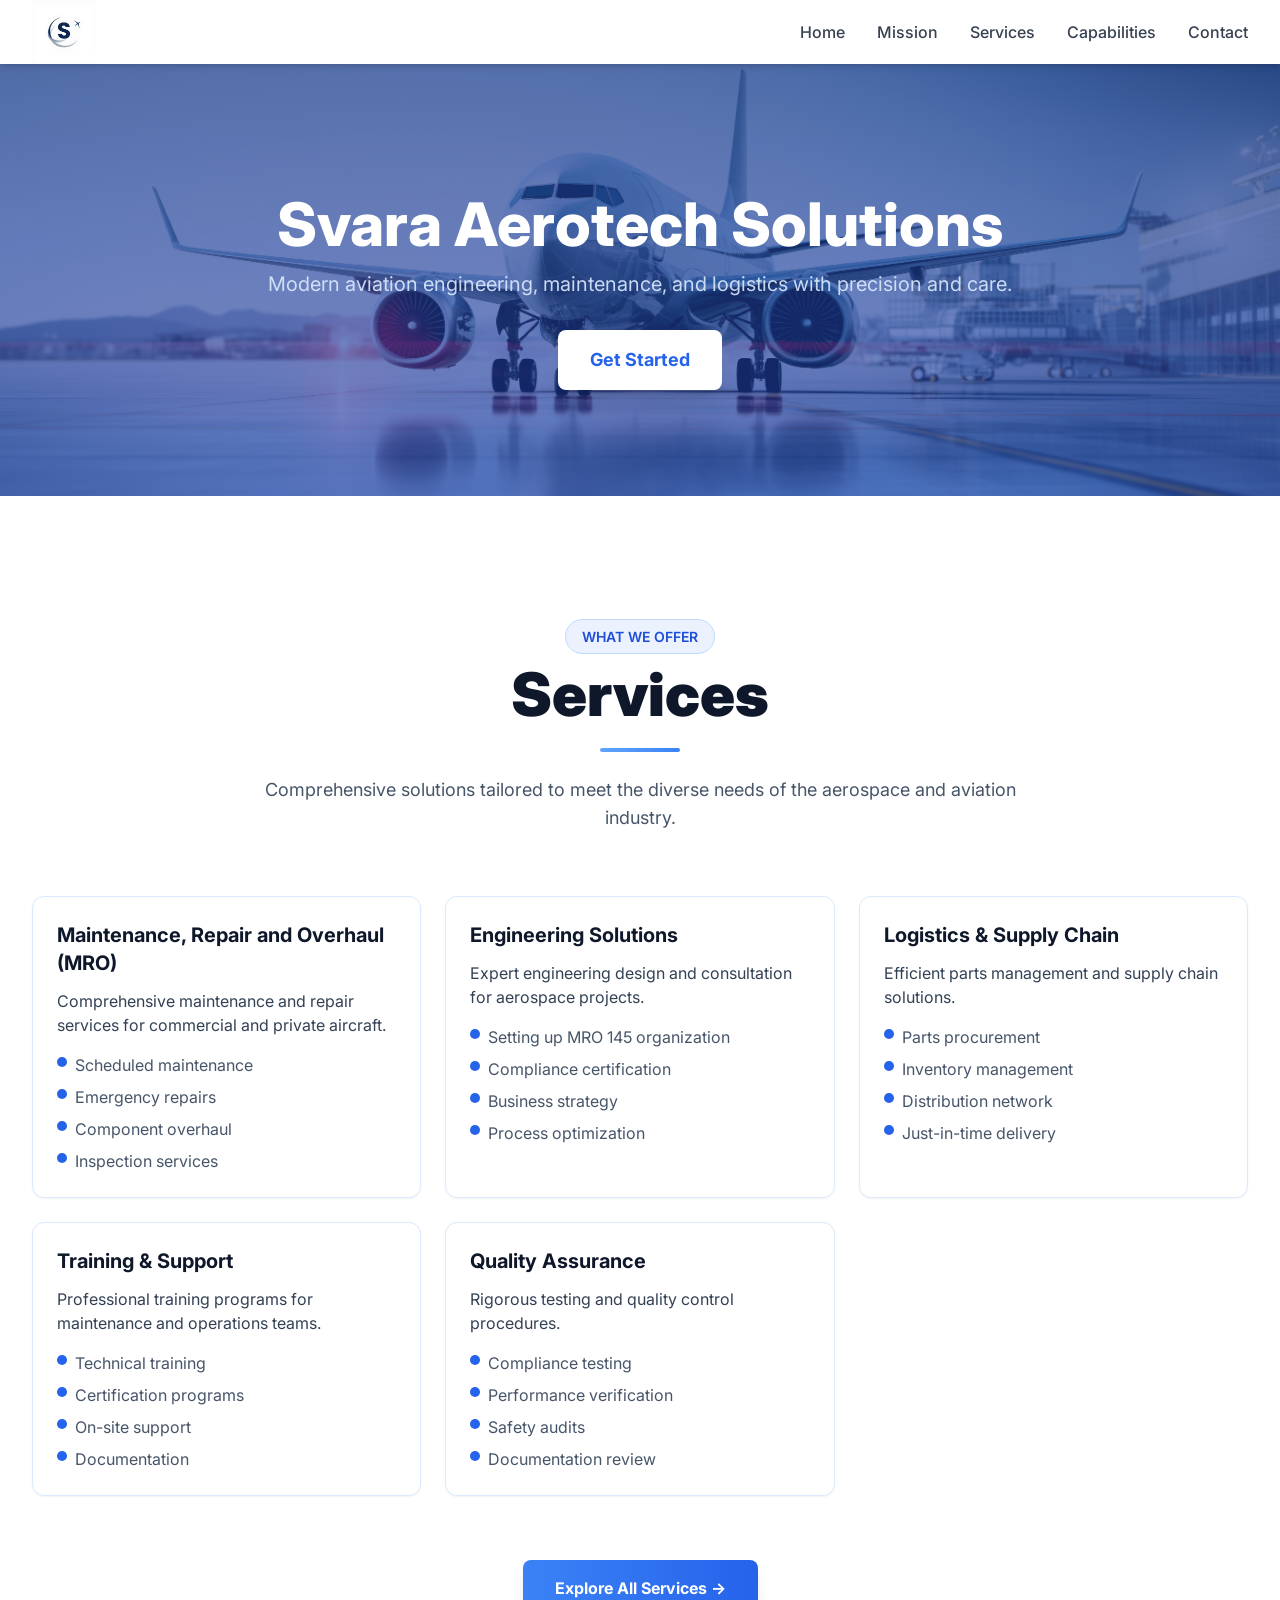
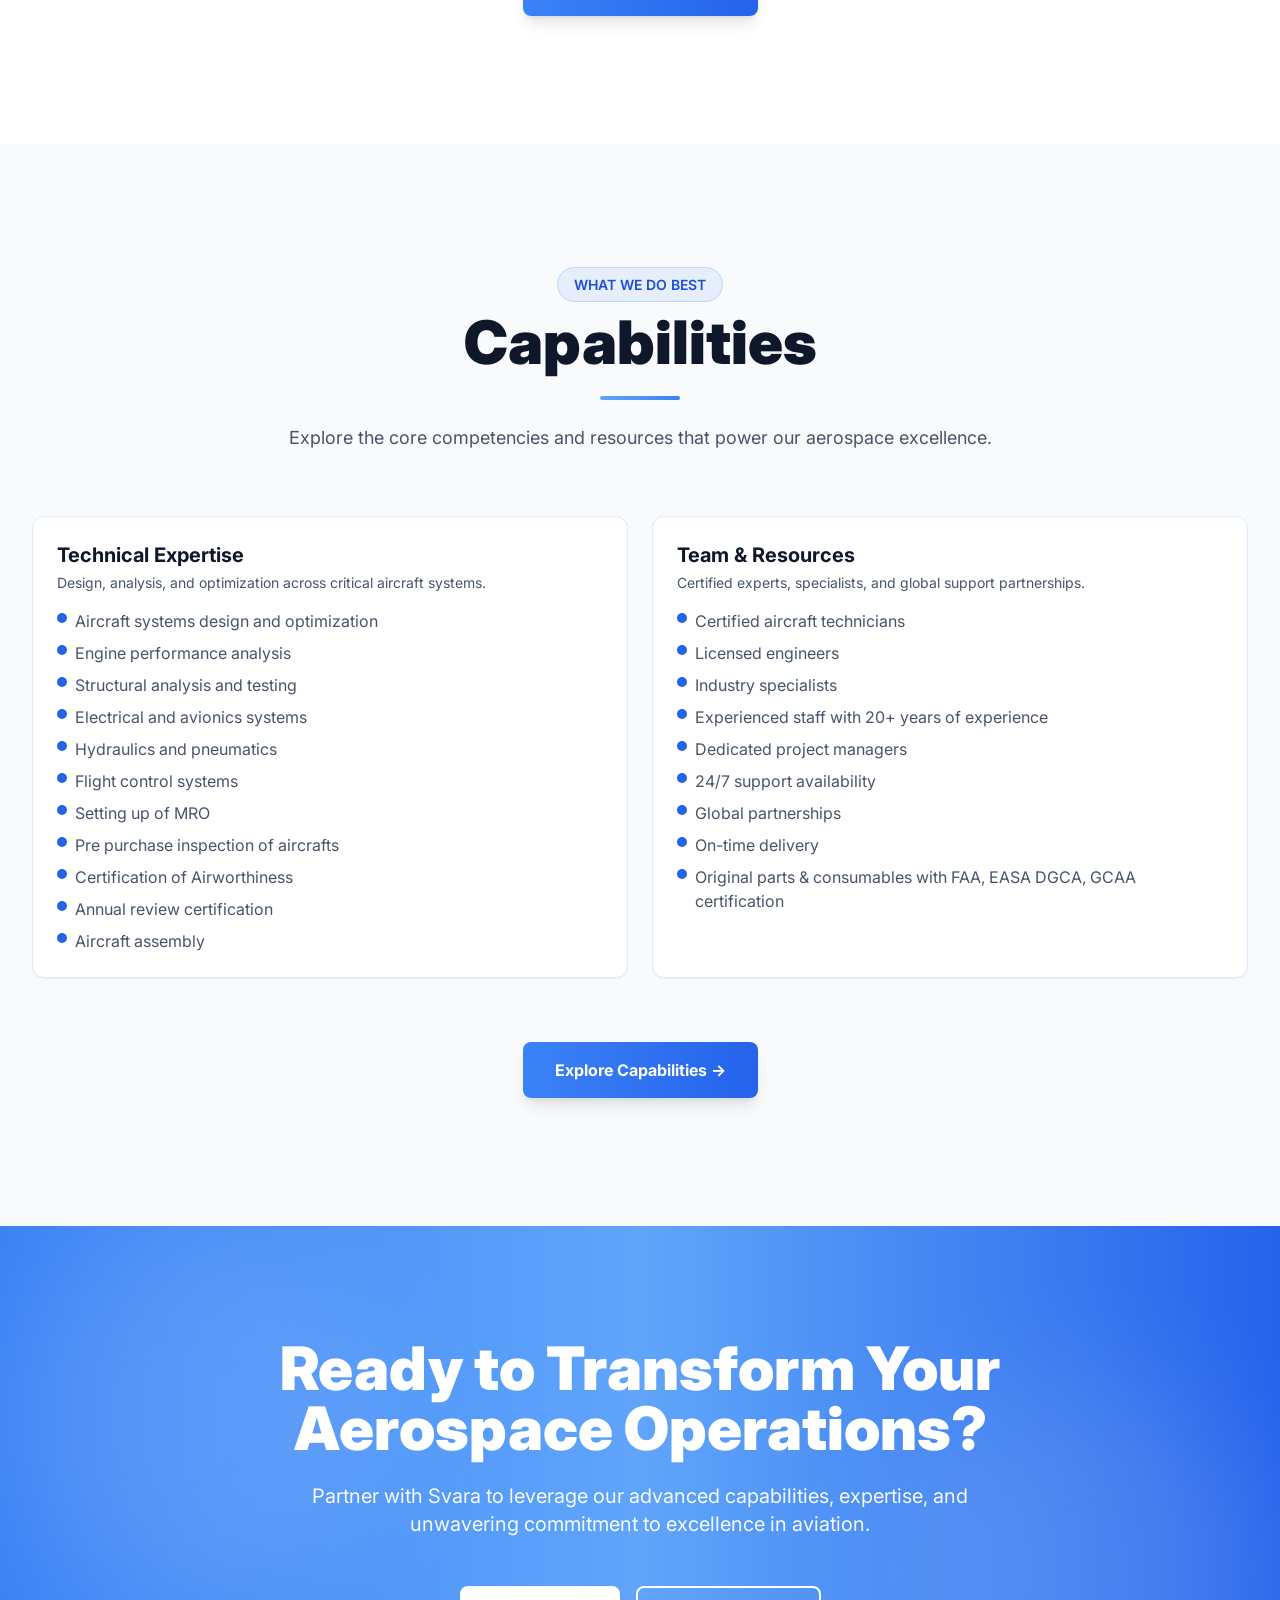
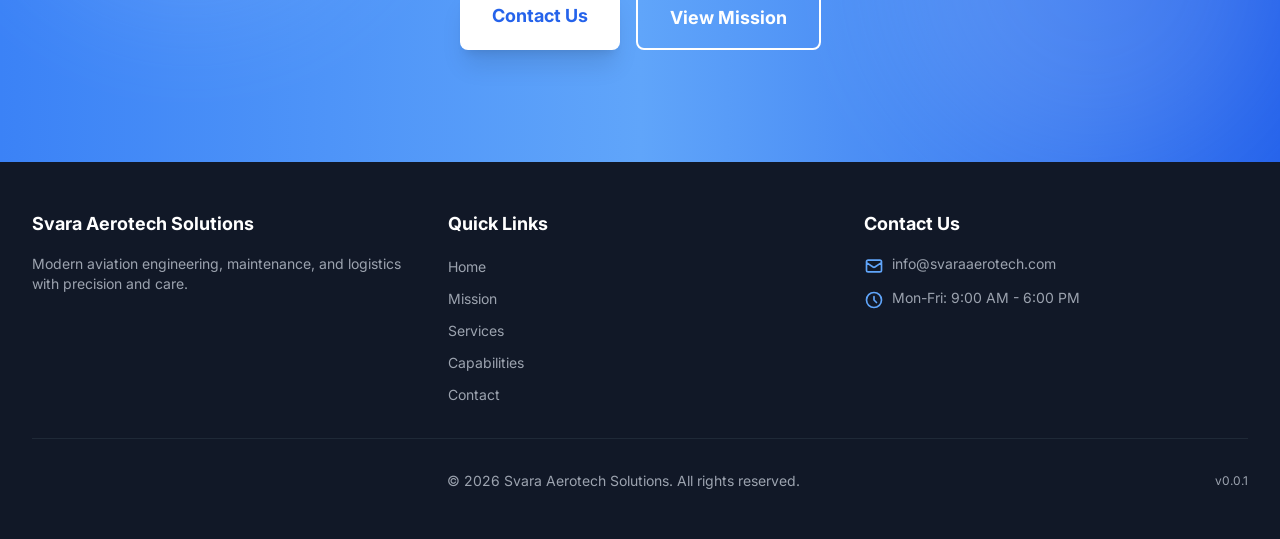
==== commit 0fcc7383: "deploy: anks0801/svara_web@904e2811fc403008a6a3e93f29c23fafa82e1fcd" ====
--- a/index.html
+++ b/index.html
@@ -1 +1 @@
-<!DOCTYPE html><html lang="en"><head><meta charSet="utf-8"/><meta name="viewport" content="width=device-width"/><meta name="twitter:card" content="summary_large_image"/><meta name="twitter:site" content="@svaraaerotech"/><meta name="twitter:creator" content="@svaraaerotech"/><meta property="og:image" content="https://svaraaerotech.com/og-image.jpg"/><meta property="og:image:alt" content="Svara"/><meta property="og:image:type" content="image/jpeg"/><meta property="og:image:width" content="1200"/><meta property="og:image:height" content="630"/><meta property="og:locale" content="en_US"/><meta property="og:site_name" content="Svara"/><link rel="canonical" href="https://svaraaerotech.com"/><script type="application/ld+json">{"@context":"https://schema.org","@type":"Organization","name":"Svara Aerotech Solutions","url":"https://svaraaerotech.com","logo":"https://svaraaerotech.com/svara-logo.png","description":"Modern aviation engineering, maintenance, and logistics with precision and care.","contactPoint":{"@type":"ContactPoint","telephone":"+1-XXX-XXX-XXXX","contactType":"Customer Service","email":"info@svaraaerotech.com"},"sameAs":["https://twitter.com/svaraaerotech"]}</script><title>Home | Svara</title><meta name="robots" content="index,follow"/><meta name="description" content="Svara Aerotech Solutions - Leading provider of aerospace engineering, aircraft maintenance, and aviation consulting services with cutting-edge technology and industry expertise."/><meta property="og:title" content="Svara Aerotech Solutions - Aviation Excellence"/><meta property="og:description" content="Premier aerospace engineering, aircraft maintenance, and aviation consulting services"/><meta property="og:url" content="https://svaraaerotech.com"/><meta property="og:type" content="website"/><meta name="next-head-count" content="21"/><link rel="preconnect" href="https://fonts.googleapis.com"/><link rel="preconnect" href="https://fonts.gstatic.com" crossorigin="anonymous"/><meta name="mobile-web-app-capable" content="yes"/><meta name="apple-mobile-web-app-capable" content="yes"/><meta name="apple-mobile-web-app-status-bar-style" content="black-translucent"/><meta name="apple-mobile-web-app-title" content="Svara"/><meta http-equiv="X-UA-Compatible" content="IE=edge"/><meta name="referrer" content="strict-origin-when-cross-origin"/><link rel="icon" href="/svara-logo.png"/><link rel="apple-touch-icon" href="/svara-logo.png"/><link rel="preload" href="/_next/static/css/d4e00b44bcc126a7.css" as="style"/><link rel="stylesheet" href="/_next/static/css/d4e00b44bcc126a7.css" data-n-g=""/><noscript data-n-css=""></noscript><script defer="" nomodule="" src="/_next/static/chunks/polyfills-42372ed130431b0a.js"></script><script src="/_next/static/chunks/webpack-8fa1640cc84ba8fe.js" defer=""></script><script src="/_next/static/chunks/framework-64ad27b21261a9ce.js" defer=""></script><script src="/_next/static/chunks/main-b3155a7ba04dc6f8.js" defer=""></script><script src="/_next/static/chunks/pages/_app-38ed5e7bbf44e0e8.js" defer=""></script><script src="/_next/static/chunks/664-d254d21a6fe56bff.js" defer=""></script><script src="/_next/static/chunks/pages/index-0f9c988859168740.js" defer=""></script><script src="/_next/static/F_l0JOxyXLTbnclCTmj46/_buildManifest.js" defer=""></script><script src="/_next/static/F_l0JOxyXLTbnclCTmj46/_ssgManifest.js" defer=""></script></head><body><div id="__next"><header class="bg-white shadow-md sticky top-0 z-50"><nav class="max-w-7xl mx-auto px-4 sm:px-6 lg:px-8"><div class="flex justify-between items-center h-16"><div class="flex-shrink-0 flex items-center gap-3"><a class="flex items-center gap-3 hover:opacity-80 transition" href="/"><img src="/svara-logo.png" alt="Svara Aerotech Logo" class="h-16 w-16"/></a></div><div class="hidden md:flex space-x-8"><a class="text-gray-700 hover:text-blue-600 font-medium transition" href="/">Home</a><a class="text-gray-700 hover:text-blue-600 font-medium transition" href="/mission">Mission</a><a class="text-gray-700 hover:text-blue-600 font-medium transition" href="/services">Services</a><a class="text-gray-700 hover:text-blue-600 font-medium transition" href="/capabilities">Capabilities</a><a class="text-gray-700 hover:text-blue-600 font-medium transition" href="/contact">Contact</a></div><div class="md:hidden"><button class="inline-flex items-center justify-center p-2 rounded-md text-gray-700 hover:text-blue-600 hover:bg-gray-100 focus:outline-none" aria-expanded="false" aria-label="Toggle menu"><svg class="h-6 w-6" xmlns="http://www.w3.org/2000/svg" fill="none" viewBox="0 0 24 24" stroke="currentColor"><path stroke-linecap="round" stroke-linejoin="round" stroke-width="2" d="M4 6h16M4 12h16M4 18h16"></path></svg></button></div></div></nav></header><main class="bg-white"><section class="relative flex items-center justify-center min-h-[56vh] md:min-h-[48vh] py-16 md:py-24 text-center px-6 bg-gradient-to-b from-blue-900 to-blue-800" aria-label="Welcome to Svara"><div class="absolute inset-0 pointer-events-none"><img src="/airplane-with-wings-engine.jpg" alt="" aria-hidden="true" class="w-full h-full object-cover opacity-8"/><div class="absolute inset-0 bg-gradient-to-b from-blue-900/70 to-blue-800/60"></div></div><div class="relative z-10 max-w-4xl px-4"><h1 class="mt-6 text-4xl sm:text-5xl md:text-6xl font-extrabold text-white leading-tight">Svara Aerotech Solutions</h1><p class="mt-4 text-base sm:text-lg md:text-xl text-blue-100/90 max-w-4xl mx-auto">Modern aviation engineering, maintenance, and logistics with precision and care.</p><div class="mt-8"><a class="inline-block bg-white text-blue-600 px-8 py-4 rounded-lg font-bold text-lg hover:bg-blue-50 transition duration-300 shadow-xl hover:shadow-2xl transform hover:scale-105" href="/contact">Get Started</a></div></div></section><section class="py-24 md:py-32 bg-white relative overflow-hidden"><div class="max-w-7xl mx-auto px-4 sm:px-6 lg:px-8"><div class="mb-16 text-center"><div class="inline-block mb-4"><span class="px-4 py-2 bg-blue-500/10 border border-blue-400/30 rounded-full text-blue-700 text-sm font-semibold">WHAT WE OFFER</span></div><h2 class="text-4xl md:text-6xl font-black text-slate-900 mb-6">Services</h2><div class="w-20 h-1 bg-gradient-to-r from-blue-400 to-blue-500 rounded-full mx-auto"></div><p class="text-lg text-slate-600 max-w-3xl mt-6 mx-auto">Comprehensive solutions tailored to meet the diverse needs of the aerospace and aviation industry.</p></div><div class="grid grid-cols-1 md:grid-cols-2 lg:grid-cols-3 gap-6"><div class="relative overflow-hidden rounded-xl border border-blue-100 bg-white shadow-sm hover:shadow-lg hover:border-blue-300 hover:scale-[1.02] transition-all duration-300 p-6"><h3 class="text-xl font-bold text-slate-900 mb-3">Maintenance, Repair and Overhaul (MRO)</h3><p class="text-slate-700 mb-4">Comprehensive maintenance and repair services for commercial and private aircraft.</p><ul class="space-y-2"><li class="flex items-start gap-2 text-slate-600"><span class="mt-1 inline-block w-2.5 h-2.5 bg-blue-600 rounded-full flex-shrink-0"></span><span>Scheduled maintenance</span></li><li class="flex items-start gap-2 text-slate-600"><span class="mt-1 inline-block w-2.5 h-2.5 bg-blue-600 rounded-full flex-shrink-0"></span><span>Emergency repairs</span></li><li class="flex items-start gap-2 text-slate-600"><span class="mt-1 inline-block w-2.5 h-2.5 bg-blue-600 rounded-full flex-shrink-0"></span><span>Component overhaul</span></li><li class="flex items-start gap-2 text-slate-600"><span class="mt-1 inline-block w-2.5 h-2.5 bg-blue-600 rounded-full flex-shrink-0"></span><span>Inspection services</span></li></ul></div><div class="relative overflow-hidden rounded-xl border border-blue-100 bg-white shadow-sm hover:shadow-lg hover:border-blue-300 hover:scale-[1.02] transition-all duration-300 p-6"><h3 class="text-xl font-bold text-slate-900 mb-3">Engineering Solutions</h3><p class="text-slate-700 mb-4">Expert engineering design and consultation for aerospace projects.</p><ul class="space-y-2"><li class="flex items-start gap-2 text-slate-600"><span class="mt-1 inline-block w-2.5 h-2.5 bg-blue-600 rounded-full flex-shrink-0"></span><span>Setting up MRO 145 organization</span></li><li class="flex items-start gap-2 text-slate-600"><span class="mt-1 inline-block w-2.5 h-2.5 bg-blue-600 rounded-full flex-shrink-0"></span><span>Compliance certification</span></li><li class="flex items-start gap-2 text-slate-600"><span class="mt-1 inline-block w-2.5 h-2.5 bg-blue-600 rounded-full flex-shrink-0"></span><span>Business strategy</span></li><li class="flex items-start gap-2 text-slate-600"><span class="mt-1 inline-block w-2.5 h-2.5 bg-blue-600 rounded-full flex-shrink-0"></span><span>Process optimization</span></li></ul></div><div class="relative overflow-hidden rounded-xl border border-blue-100 bg-white shadow-sm hover:shadow-lg hover:border-blue-300 hover:scale-[1.02] transition-all duration-300 p-6"><h3 class="text-xl font-bold text-slate-900 mb-3">Logistics &amp; Supply Chain</h3><p class="text-slate-700 mb-4">Efficient parts management and supply chain solutions.</p><ul class="space-y-2"><li class="flex items-start gap-2 text-slate-600"><span class="mt-1 inline-block w-2.5 h-2.5 bg-blue-600 rounded-full flex-shrink-0"></span><span>Parts procurement</span></li><li class="flex items-start gap-2 text-slate-600"><span class="mt-1 inline-block w-2.5 h-2.5 bg-blue-600 rounded-full flex-shrink-0"></span><span>Inventory management</span></li><li class="flex items-start gap-2 text-slate-600"><span class="mt-1 inline-block w-2.5 h-2.5 bg-blue-600 rounded-full flex-shrink-0"></span><span>Distribution network</span></li><li class="flex items-start gap-2 text-slate-600"><span class="mt-1 inline-block w-2.5 h-2.5 bg-blue-600 rounded-full flex-shrink-0"></span><span>Just-in-time delivery</span></li></ul></div><div class="relative overflow-hidden rounded-xl border border-blue-100 bg-white shadow-sm hover:shadow-lg hover:border-blue-300 hover:scale-[1.02] transition-all duration-300 p-6"><h3 class="text-xl font-bold text-slate-900 mb-3">Training &amp; Support</h3><p class="text-slate-700 mb-4">Professional training programs for maintenance and operations teams.</p><ul class="space-y-2"><li class="flex items-start gap-2 text-slate-600"><span class="mt-1 inline-block w-2.5 h-2.5 bg-blue-600 rounded-full flex-shrink-0"></span><span>Technical training</span></li><li class="flex items-start gap-2 text-slate-600"><span class="mt-1 inline-block w-2.5 h-2.5 bg-blue-600 rounded-full flex-shrink-0"></span><span>Certification programs</span></li><li class="flex items-start gap-2 text-slate-600"><span class="mt-1 inline-block w-2.5 h-2.5 bg-blue-600 rounded-full flex-shrink-0"></span><span>On-site support</span></li><li class="flex items-start gap-2 text-slate-600"><span class="mt-1 inline-block w-2.5 h-2.5 bg-blue-600 rounded-full flex-shrink-0"></span><span>Documentation</span></li></ul></div><div class="relative overflow-hidden rounded-xl border border-blue-100 bg-white shadow-sm hover:shadow-lg hover:border-blue-300 hover:scale-[1.02] transition-all duration-300 p-6"><h3 class="text-xl font-bold text-slate-900 mb-3">Quality Assurance</h3><p class="text-slate-700 mb-4">Rigorous testing and quality control procedures.</p><ul class="space-y-2"><li class="flex items-start gap-2 text-slate-600"><span class="mt-1 inline-block w-2.5 h-2.5 bg-blue-600 rounded-full flex-shrink-0"></span><span>Compliance testing</span></li><li class="flex items-start gap-2 text-slate-600"><span class="mt-1 inline-block w-2.5 h-2.5 bg-blue-600 rounded-full flex-shrink-0"></span><span>Performance verification</span></li><li class="flex items-start gap-2 text-slate-600"><span class="mt-1 inline-block w-2.5 h-2.5 bg-blue-600 rounded-full flex-shrink-0"></span><span>Safety audits</span></li><li class="flex items-start gap-2 text-slate-600"><span class="mt-1 inline-block w-2.5 h-2.5 bg-blue-600 rounded-full flex-shrink-0"></span><span>Documentation review</span></li></ul></div></div><div class="text-center mt-16"><a class="inline-flex items-center px-8 py-4 bg-gradient-to-r from-blue-500 to-blue-600 text-white font-bold rounded-lg hover:from-blue-600 hover:to-blue-700 transition duration-300 shadow-lg hover:shadow-blue-500/20" href="/services">Explore All Services →</a></div></div></section><section class="py-24 md:py-32 bg-gray-50 relative overflow-hidden"><div class="max-w-7xl mx-auto px-4 sm:px-6 lg:px-8"><div class="mb-16 text-center"><div class="inline-block mb-4"><span class="px-4 py-2 bg-blue-500/10 border border-blue-400/30 rounded-full text-blue-700 text-sm font-semibold">WHAT WE DO BEST</span></div><h2 class="text-4xl md:text-6xl font-black text-slate-900 mb-6">Capabilities</h2><div class="w-20 h-1 bg-gradient-to-r from-blue-400 to-blue-500 rounded-full mx-auto"></div><p class="text-lg text-slate-600 max-w-3xl mt-6 mx-auto">Explore the core competencies and resources that power our aerospace excellence.</p></div><div class="grid grid-cols-1 md:grid-cols-2 gap-6"><div class="relative overflow-hidden rounded-xl border border-blue-100 bg-white shadow-sm hover:shadow-lg hover:border-blue-300 hover:scale-[1.02] transition-all duration-300 p-6"><div class="flex items-center mb-4"><div><h3 class="text-xl font-bold text-slate-900">Technical Expertise</h3><p class="text-slate-600 text-sm mt-1">Design, analysis, and optimization across critical aircraft systems.</p></div></div><ul class="space-y-2"><li class="flex items-start gap-2 text-slate-600"><span class="mt-1 inline-block w-2.5 h-2.5 bg-blue-600 rounded-full flex-shrink-0"></span><span>Aircraft systems design and optimization</span></li><li class="flex items-start gap-2 text-slate-600"><span class="mt-1 inline-block w-2.5 h-2.5 bg-blue-600 rounded-full flex-shrink-0"></span><span>Engine performance analysis</span></li><li class="flex items-start gap-2 text-slate-600"><span class="mt-1 inline-block w-2.5 h-2.5 bg-blue-600 rounded-full flex-shrink-0"></span><span>Structural analysis and testing</span></li><li class="flex items-start gap-2 text-slate-600"><span class="mt-1 inline-block w-2.5 h-2.5 bg-blue-600 rounded-full flex-shrink-0"></span><span>Electrical and avionics systems</span></li><li class="flex items-start gap-2 text-slate-600"><span class="mt-1 inline-block w-2.5 h-2.5 bg-blue-600 rounded-full flex-shrink-0"></span><span>Hydraulics and pneumatics</span></li><li class="flex items-start gap-2 text-slate-600"><span class="mt-1 inline-block w-2.5 h-2.5 bg-blue-600 rounded-full flex-shrink-0"></span><span>Flight control systems</span></li><li class="flex items-start gap-2 text-slate-600"><span class="mt-1 inline-block w-2.5 h-2.5 bg-blue-600 rounded-full flex-shrink-0"></span><span>Setting up of MRO</span></li><li class="flex items-start gap-2 text-slate-600"><span class="mt-1 inline-block w-2.5 h-2.5 bg-blue-600 rounded-full flex-shrink-0"></span><span>Pre purchase inspection of aircrafts</span></li><li class="flex items-start gap-2 text-slate-600"><span class="mt-1 inline-block w-2.5 h-2.5 bg-blue-600 rounded-full flex-shrink-0"></span><span>Certification of Airworthiness</span></li><li class="flex items-start gap-2 text-slate-600"><span class="mt-1 inline-block w-2.5 h-2.5 bg-blue-600 rounded-full flex-shrink-0"></span><span>Annual review certification</span></li><li class="flex items-start gap-2 text-slate-600"><span class="mt-1 inline-block w-2.5 h-2.5 bg-blue-600 rounded-full flex-shrink-0"></span><span>Aircraft assembly</span></li></ul></div><div class="relative overflow-hidden rounded-xl border border-blue-100 bg-white shadow-sm hover:shadow-lg hover:border-blue-300 hover:scale-[1.02] transition-all duration-300 p-6"><div class="flex items-center mb-4"><div><h3 class="text-xl font-bold text-slate-900">Team &amp; Resources</h3><p class="text-slate-600 text-sm mt-1">Certified experts, specialists, and global support partnerships.</p></div></div><ul class="space-y-2"><li class="flex items-start gap-2 text-slate-600"><span class="mt-1 inline-block w-2.5 h-2.5 bg-blue-600 rounded-full flex-shrink-0"></span><span>Certified aircraft technicians</span></li><li class="flex items-start gap-2 text-slate-600"><span class="mt-1 inline-block w-2.5 h-2.5 bg-blue-600 rounded-full flex-shrink-0"></span><span>Licensed engineers</span></li><li class="flex items-start gap-2 text-slate-600"><span class="mt-1 inline-block w-2.5 h-2.5 bg-blue-600 rounded-full flex-shrink-0"></span><span>Industry specialists</span></li><li class="flex items-start gap-2 text-slate-600"><span class="mt-1 inline-block w-2.5 h-2.5 bg-blue-600 rounded-full flex-shrink-0"></span><span>Experienced staff with 20+ years of experience</span></li><li class="flex items-start gap-2 text-slate-600"><span class="mt-1 inline-block w-2.5 h-2.5 bg-blue-600 rounded-full flex-shrink-0"></span><span>Dedicated project managers</span></li><li class="flex items-start gap-2 text-slate-600"><span class="mt-1 inline-block w-2.5 h-2.5 bg-blue-600 rounded-full flex-shrink-0"></span><span>24/7 support availability</span></li><li class="flex items-start gap-2 text-slate-600"><span class="mt-1 inline-block w-2.5 h-2.5 bg-blue-600 rounded-full flex-shrink-0"></span><span>Global partnerships</span></li><li class="flex items-start gap-2 text-slate-600"><span class="mt-1 inline-block w-2.5 h-2.5 bg-blue-600 rounded-full flex-shrink-0"></span><span>On-time delivery</span></li><li class="flex items-start gap-2 text-slate-600"><span class="mt-1 inline-block w-2.5 h-2.5 bg-blue-600 rounded-full flex-shrink-0"></span><span>Original parts &amp; consumables with FAA, EASA DGCA, GCAA certification</span></li></ul></div></div><div class="text-center mt-16"><a class="inline-flex items-center px-8 py-4 bg-gradient-to-r from-blue-500 to-blue-600 text-white font-bold rounded-lg hover:from-blue-600 hover:to-blue-700 transition duration-300 shadow-lg hover:shadow-blue-500/20" href="/capabilities">Explore Capabilities →</a></div></div></section><section class="py-20 md:py-28 relative overflow-hidden bg-gradient-to-r from-blue-500 via-blue-400 to-blue-600"><div class="absolute inset-0 opacity-10"><div class="absolute top-0 left-0 w-96 h-96 bg-white rounded-full blur-3xl"></div><div class="absolute bottom-0 right-0 w-96 h-96 bg-white rounded-full blur-3xl"></div></div><div class="max-w-5xl mx-auto px-4 sm:px-6 lg:px-8 text-center relative z-10"><h2 class="text-4xl md:text-6xl font-black text-white mb-6">Ready to Transform Your Aerospace Operations?</h2><p class="text-lg md:text-xl text-white/95 mb-12 max-w-3xl mx-auto leading-relaxed">Partner with Svara to leverage our advanced capabilities, expertise, and unwavering commitment to excellence in aviation.</p><div class="flex flex-col sm:flex-row gap-4 justify-center"><a class="inline-block bg-white text-blue-600 px-8 py-4 rounded-lg font-bold text-lg hover:bg-gray-50 transition duration-300 shadow-xl" href="/contact">Contact Us</a><a class="inline-block border-2 border-white text-white px-8 py-4 rounded-lg font-bold text-lg hover:bg-white/10 transition duration-300" href="/mission">View Mission</a></div></div></section></main><footer class="bg-gray-900 text-white"><div class="max-w-7xl mx-auto px-4 sm:px-6 lg:px-8 py-12"><div class="grid grid-cols-1 md:grid-cols-3 gap-8 mb-8"><div><h3 class="text-lg font-bold mb-4">Svara Aerotech Solutions</h3><p class="text-gray-400 text-sm mb-4">Modern aviation engineering, maintenance, and logistics with precision and care.</p></div><div><h3 class="text-lg font-bold mb-4">Quick Links</h3><ul class="space-y-2"><li><a class="text-gray-400 hover:text-white transition text-sm" href="/">Home</a></li><li><a class="text-gray-400 hover:text-white transition text-sm" href="/mission">Mission</a></li><li><a class="text-gray-400 hover:text-white transition text-sm" href="/services">Services</a></li><li><a class="text-gray-400 hover:text-white transition text-sm" href="/capabilities">Capabilities</a></li><li><a class="text-gray-400 hover:text-white transition text-sm" href="/contact">Contact</a></li></ul></div><div><h3 class="text-lg font-bold mb-4">Contact Us</h3><ul class="space-y-3"><li class="flex items-start gap-2"><svg class="w-5 h-5 text-blue-400 flex-shrink-0 mt-0.5" fill="none" stroke="currentColor" viewBox="0 0 24 24"><path stroke-linecap="round" stroke-linejoin="round" stroke-width="2" d="M3 8l7.89 5.26a2 2 0 002.22 0L21 8M5 19h14a2 2 0 002-2V7a2 2 0 00-2-2H5a2 2 0 00-2 2v10a2 2 0 002 2z"></path></svg><a href="mailto:info@svaraaerotech.com" class="text-gray-400 hover:text-white transition text-sm">info@svaraaerotech.com</a></li><li class="flex items-start gap-2"><svg class="w-5 h-5 text-blue-400 flex-shrink-0 mt-0.5" fill="none" stroke="currentColor" viewBox="0 0 24 24"><path stroke-linecap="round" stroke-linejoin="round" stroke-width="2" d="M12 8v4l3 3m6-3a9 9 0 11-18 0 9 9 0 0118 0z"></path></svg><span class="text-gray-400 text-sm">Mon-Fri: 9:00 AM - 6:00 PM</span></li></ul></div></div><div class="border-t border-gray-800 pt-8"><div class="flex flex-col md:flex-row justify-between items-center text-gray-400 text-sm"><div></div> <p>© <!-- -->2025<!-- --> Svara Aerotech Solutions. All rights reserved.</p><span class="mt-2 md:mt-0 text-xs">v0.0.3</span></div></div></div></footer></div><script id="__NEXT_DATA__" type="application/json">{"props":{"pageProps":{}},"page":"/","query":{},"buildId":"F_l0JOxyXLTbnclCTmj46","nextExport":true,"autoExport":true,"isFallback":false,"scriptLoader":[]}</script></body></html>+<!DOCTYPE html><html lang="en"><head><meta charSet="utf-8"/><meta name="viewport" content="width=device-width"/><meta name="twitter:card" content="summary_large_image"/><meta name="twitter:site" content="@svaraaerotech"/><meta name="twitter:creator" content="@svaraaerotech"/><meta property="og:image" content="https://svaraaerotech.com/og-image.jpg"/><meta property="og:image:alt" content="Svara"/><meta property="og:image:type" content="image/jpeg"/><meta property="og:image:width" content="1200"/><meta property="og:image:height" content="630"/><meta property="og:locale" content="en_US"/><meta property="og:site_name" content="Svara"/><link rel="canonical" href="https://svaraaerotech.com"/><script type="application/ld+json">{"@context":"https://schema.org","@type":"Organization","name":"Svara Aerotech Solutions","url":"https://svaraaerotech.com","logo":"https://svaraaerotech.com/svara-logo.png","description":"Modern aviation engineering, maintenance, and logistics with precision and care.","contactPoint":{"@type":"ContactPoint","telephone":"+1-XXX-XXX-XXXX","contactType":"Customer Service","email":"info@svaraaerotech.com"},"sameAs":["https://twitter.com/svaraaerotech"]}</script><title>Home | Svara</title><meta name="robots" content="index,follow"/><meta name="description" content="Svara Aerotech Solutions - Leading provider of aerospace engineering, aircraft maintenance, and aviation consulting services with cutting-edge technology and industry expertise."/><meta property="og:title" content="Svara Aerotech Solutions - Aviation Excellence"/><meta property="og:description" content="Premier aerospace engineering, aircraft maintenance, and aviation consulting services"/><meta property="og:url" content="https://svaraaerotech.com"/><meta property="og:type" content="website"/><meta name="next-head-count" content="21"/><link rel="preconnect" href="https://fonts.googleapis.com"/><link rel="preconnect" href="https://fonts.gstatic.com" crossorigin="anonymous"/><meta name="mobile-web-app-capable" content="yes"/><meta name="apple-mobile-web-app-capable" content="yes"/><meta name="apple-mobile-web-app-status-bar-style" content="black-translucent"/><meta name="apple-mobile-web-app-title" content="Svara"/><meta http-equiv="X-UA-Compatible" content="IE=edge"/><meta name="referrer" content="strict-origin-when-cross-origin"/><link rel="icon" href="/svara-logo.png"/><link rel="apple-touch-icon" href="/svara-logo.png"/><link rel="preload" href="/_next/static/css/d4e00b44bcc126a7.css" as="style"/><link rel="stylesheet" href="/_next/static/css/d4e00b44bcc126a7.css" data-n-g=""/><noscript data-n-css=""></noscript><script defer="" nomodule="" src="/_next/static/chunks/polyfills-42372ed130431b0a.js"></script><script src="/_next/static/chunks/webpack-8fa1640cc84ba8fe.js" defer=""></script><script src="/_next/static/chunks/framework-64ad27b21261a9ce.js" defer=""></script><script src="/_next/static/chunks/main-b3155a7ba04dc6f8.js" defer=""></script><script src="/_next/static/chunks/pages/_app-38ed5e7bbf44e0e8.js" defer=""></script><script src="/_next/static/chunks/664-d254d21a6fe56bff.js" defer=""></script><script src="/_next/static/chunks/pages/index-c954bf986cdea8f9.js" defer=""></script><script src="/_next/static/dGMETIVXUu1EGSiLDi10R/_buildManifest.js" defer=""></script><script src="/_next/static/dGMETIVXUu1EGSiLDi10R/_ssgManifest.js" defer=""></script></head><body><div id="__next"><header class="bg-white shadow-md sticky top-0 z-50"><nav class="max-w-7xl mx-auto px-4 sm:px-6 lg:px-8"><div class="flex justify-between items-center h-16"><div class="flex-shrink-0 flex items-center gap-3"><a class="flex items-center gap-3 hover:opacity-80 transition" href="/"><img src="/svara-logo.png" alt="Svara Aerotech Logo" class="h-16 w-16"/></a></div><div class="hidden md:flex space-x-8"><a class="text-gray-700 hover:text-blue-600 font-medium transition" href="/">Home</a><a class="text-gray-700 hover:text-blue-600 font-medium transition" href="/mission">Mission</a><a class="text-gray-700 hover:text-blue-600 font-medium transition" href="/services">Services</a><a class="text-gray-700 hover:text-blue-600 font-medium transition" href="/capabilities">Capabilities</a><a class="text-gray-700 hover:text-blue-600 font-medium transition" href="/contact">Contact</a></div><div class="md:hidden"><button class="inline-flex items-center justify-center p-2 rounded-md text-gray-700 hover:text-blue-600 hover:bg-gray-100 focus:outline-none" aria-expanded="false" aria-label="Toggle menu"><svg class="h-6 w-6" xmlns="http://www.w3.org/2000/svg" fill="none" viewBox="0 0 24 24" stroke="currentColor"><path stroke-linecap="round" stroke-linejoin="round" stroke-width="2" d="M4 6h16M4 12h16M4 18h16"></path></svg></button></div></div></nav></header><main class="bg-white"><section class="relative flex items-center justify-center min-h-[56vh] md:min-h-[48vh] py-16 md:py-24 text-center px-6 bg-gradient-to-b from-blue-900 to-blue-800" aria-label="Welcome to Svara"><div class="absolute inset-0 pointer-events-none"><img src="/airplane-with-wings-engine.jpg" alt="" aria-hidden="true" class="w-full h-full object-cover opacity-8"/><div class="absolute inset-0 bg-gradient-to-b from-blue-900/70 to-blue-800/60"></div></div><div class="relative z-10 max-w-4xl px-4"><h1 class="mt-6 text-4xl sm:text-5xl md:text-6xl font-extrabold text-white leading-tight">Svara Aerotech Solutions</h1><p class="mt-4 text-base sm:text-lg md:text-xl text-blue-100/90 max-w-4xl mx-auto">Modern aviation engineering, maintenance, and logistics with precision and care.</p><div class="mt-8"><a class="inline-block bg-white text-blue-600 px-8 py-4 rounded-lg font-bold text-lg hover:bg-blue-50 transition duration-300 shadow-xl hover:shadow-2xl transform hover:scale-105" href="/contact">Get Started</a></div></div></section><section class="py-24 md:py-32 bg-white relative overflow-hidden"><div class="max-w-7xl mx-auto px-4 sm:px-6 lg:px-8"><div class="mb-16 text-center"><div class="inline-block mb-4"><span class="px-4 py-2 bg-blue-500/10 border border-blue-400/30 rounded-full text-blue-700 text-sm font-semibold">WHAT WE OFFER</span></div><h2 class="text-4xl md:text-6xl font-black text-slate-900 mb-6">Services</h2><div class="w-20 h-1 bg-gradient-to-r from-blue-400 to-blue-500 rounded-full mx-auto"></div><p class="text-lg text-slate-600 max-w-3xl mt-6 mx-auto">Comprehensive solutions tailored to meet the diverse needs of the aerospace and aviation industry.</p></div><div class="grid grid-cols-1 md:grid-cols-2 lg:grid-cols-3 gap-6"><div class="relative overflow-hidden rounded-xl border border-blue-100 bg-white shadow-sm hover:shadow-lg hover:border-blue-300 hover:scale-[1.02] transition-all duration-300 p-6"><h3 class="text-xl font-bold text-slate-900 mb-3">Maintenance, Repair and Overhaul (MRO)</h3><p class="text-slate-700 mb-4">Comprehensive maintenance and repair services for commercial and private aircraft.</p><ul class="space-y-2"><li class="flex items-start gap-2 text-slate-600"><span class="mt-1 inline-block w-2.5 h-2.5 bg-blue-600 rounded-full flex-shrink-0"></span><span>Scheduled maintenance</span></li><li class="flex items-start gap-2 text-slate-600"><span class="mt-1 inline-block w-2.5 h-2.5 bg-blue-600 rounded-full flex-shrink-0"></span><span>Emergency repairs</span></li><li class="flex items-start gap-2 text-slate-600"><span class="mt-1 inline-block w-2.5 h-2.5 bg-blue-600 rounded-full flex-shrink-0"></span><span>Component overhaul</span></li><li class="flex items-start gap-2 text-slate-600"><span class="mt-1 inline-block w-2.5 h-2.5 bg-blue-600 rounded-full flex-shrink-0"></span><span>Inspection services</span></li></ul></div><div class="relative overflow-hidden rounded-xl border border-blue-100 bg-white shadow-sm hover:shadow-lg hover:border-blue-300 hover:scale-[1.02] transition-all duration-300 p-6"><h3 class="text-xl font-bold text-slate-900 mb-3">Engineering Solutions</h3><p class="text-slate-700 mb-4">Expert engineering design and consultation for aerospace projects.</p><ul class="space-y-2"><li class="flex items-start gap-2 text-slate-600"><span class="mt-1 inline-block w-2.5 h-2.5 bg-blue-600 rounded-full flex-shrink-0"></span><span>Setting up MRO 145 organization</span></li><li class="flex items-start gap-2 text-slate-600"><span class="mt-1 inline-block w-2.5 h-2.5 bg-blue-600 rounded-full flex-shrink-0"></span><span>Compliance certification</span></li><li class="flex items-start gap-2 text-slate-600"><span class="mt-1 inline-block w-2.5 h-2.5 bg-blue-600 rounded-full flex-shrink-0"></span><span>Business strategy</span></li><li class="flex items-start gap-2 text-slate-600"><span class="mt-1 inline-block w-2.5 h-2.5 bg-blue-600 rounded-full flex-shrink-0"></span><span>Process optimization</span></li></ul></div><div class="relative overflow-hidden rounded-xl border border-blue-100 bg-white shadow-sm hover:shadow-lg hover:border-blue-300 hover:scale-[1.02] transition-all duration-300 p-6"><h3 class="text-xl font-bold text-slate-900 mb-3">Logistics &amp; Supply Chain</h3><p class="text-slate-700 mb-4">Efficient parts management and supply chain solutions.</p><ul class="space-y-2"><li class="flex items-start gap-2 text-slate-600"><span class="mt-1 inline-block w-2.5 h-2.5 bg-blue-600 rounded-full flex-shrink-0"></span><span>Parts procurement</span></li><li class="flex items-start gap-2 text-slate-600"><span class="mt-1 inline-block w-2.5 h-2.5 bg-blue-600 rounded-full flex-shrink-0"></span><span>Inventory management</span></li><li class="flex items-start gap-2 text-slate-600"><span class="mt-1 inline-block w-2.5 h-2.5 bg-blue-600 rounded-full flex-shrink-0"></span><span>Distribution network</span></li><li class="flex items-start gap-2 text-slate-600"><span class="mt-1 inline-block w-2.5 h-2.5 bg-blue-600 rounded-full flex-shrink-0"></span><span>Just-in-time delivery</span></li></ul></div><div class="relative overflow-hidden rounded-xl border border-blue-100 bg-white shadow-sm hover:shadow-lg hover:border-blue-300 hover:scale-[1.02] transition-all duration-300 p-6"><h3 class="text-xl font-bold text-slate-900 mb-3">Training &amp; Support</h3><p class="text-slate-700 mb-4">Professional training programs for maintenance and operations teams.</p><ul class="space-y-2"><li class="flex items-start gap-2 text-slate-600"><span class="mt-1 inline-block w-2.5 h-2.5 bg-blue-600 rounded-full flex-shrink-0"></span><span>Technical training</span></li><li class="flex items-start gap-2 text-slate-600"><span class="mt-1 inline-block w-2.5 h-2.5 bg-blue-600 rounded-full flex-shrink-0"></span><span>Certification programs</span></li><li class="flex items-start gap-2 text-slate-600"><span class="mt-1 inline-block w-2.5 h-2.5 bg-blue-600 rounded-full flex-shrink-0"></span><span>On-site support</span></li><li class="flex items-start gap-2 text-slate-600"><span class="mt-1 inline-block w-2.5 h-2.5 bg-blue-600 rounded-full flex-shrink-0"></span><span>Documentation</span></li></ul></div><div class="relative overflow-hidden rounded-xl border border-blue-100 bg-white shadow-sm hover:shadow-lg hover:border-blue-300 hover:scale-[1.02] transition-all duration-300 p-6"><h3 class="text-xl font-bold text-slate-900 mb-3">Quality Assurance</h3><p class="text-slate-700 mb-4">Rigorous testing and quality control procedures.</p><ul class="space-y-2"><li class="flex items-start gap-2 text-slate-600"><span class="mt-1 inline-block w-2.5 h-2.5 bg-blue-600 rounded-full flex-shrink-0"></span><span>Compliance testing</span></li><li class="flex items-start gap-2 text-slate-600"><span class="mt-1 inline-block w-2.5 h-2.5 bg-blue-600 rounded-full flex-shrink-0"></span><span>Performance verification</span></li><li class="flex items-start gap-2 text-slate-600"><span class="mt-1 inline-block w-2.5 h-2.5 bg-blue-600 rounded-full flex-shrink-0"></span><span>Safety audits</span></li><li class="flex items-start gap-2 text-slate-600"><span class="mt-1 inline-block w-2.5 h-2.5 bg-blue-600 rounded-full flex-shrink-0"></span><span>Documentation review</span></li></ul></div></div><div class="text-center mt-16"><a class="inline-flex items-center px-8 py-4 bg-gradient-to-r from-blue-500 to-blue-600 text-white font-bold rounded-lg hover:from-blue-600 hover:to-blue-700 transition duration-300 shadow-lg hover:shadow-blue-500/20" href="/services">Explore All Services →</a></div></div></section><section class="py-24 md:py-32 bg-gray-50 relative overflow-hidden"><div class="max-w-7xl mx-auto px-4 sm:px-6 lg:px-8"><div class="mb-16 text-center"><div class="inline-block mb-4"><span class="px-4 py-2 bg-blue-500/10 border border-blue-400/30 rounded-full text-blue-700 text-sm font-semibold">WHAT WE DO BEST</span></div><h2 class="text-4xl md:text-6xl font-black text-slate-900 mb-6">Capabilities</h2><div class="w-20 h-1 bg-gradient-to-r from-blue-400 to-blue-500 rounded-full mx-auto"></div><p class="text-lg text-slate-600 max-w-3xl mt-6 mx-auto">Explore the core competencies and resources that power our aerospace excellence.</p></div><div class="grid grid-cols-1 md:grid-cols-2 gap-6"><div class="relative overflow-hidden rounded-xl border border-blue-100 bg-white shadow-sm hover:shadow-lg hover:border-blue-300 hover:scale-[1.02] transition-all duration-300 p-6"><div class="flex items-center mb-4"><div><h3 class="text-xl font-bold text-slate-900">Technical Expertise</h3><p class="text-slate-600 text-sm mt-1">Design, analysis, and optimization across critical aircraft systems.</p></div></div><ul class="space-y-2"><li class="flex items-start gap-2 text-slate-600"><span class="mt-1 inline-block w-2.5 h-2.5 bg-blue-600 rounded-full flex-shrink-0"></span><span>Aircraft systems design and optimization</span></li><li class="flex items-start gap-2 text-slate-600"><span class="mt-1 inline-block w-2.5 h-2.5 bg-blue-600 rounded-full flex-shrink-0"></span><span>Engine performance analysis</span></li><li class="flex items-start gap-2 text-slate-600"><span class="mt-1 inline-block w-2.5 h-2.5 bg-blue-600 rounded-full flex-shrink-0"></span><span>Structural analysis and testing</span></li><li class="flex items-start gap-2 text-slate-600"><span class="mt-1 inline-block w-2.5 h-2.5 bg-blue-600 rounded-full flex-shrink-0"></span><span>Electrical and avionics systems</span></li><li class="flex items-start gap-2 text-slate-600"><span class="mt-1 inline-block w-2.5 h-2.5 bg-blue-600 rounded-full flex-shrink-0"></span><span>Hydraulics and pneumatics</span></li><li class="flex items-start gap-2 text-slate-600"><span class="mt-1 inline-block w-2.5 h-2.5 bg-blue-600 rounded-full flex-shrink-0"></span><span>Flight control systems</span></li><li class="flex items-start gap-2 text-slate-600"><span class="mt-1 inline-block w-2.5 h-2.5 bg-blue-600 rounded-full flex-shrink-0"></span><span>Setting up of MRO</span></li><li class="flex items-start gap-2 text-slate-600"><span class="mt-1 inline-block w-2.5 h-2.5 bg-blue-600 rounded-full flex-shrink-0"></span><span>Pre purchase inspection of aircrafts</span></li><li class="flex items-start gap-2 text-slate-600"><span class="mt-1 inline-block w-2.5 h-2.5 bg-blue-600 rounded-full flex-shrink-0"></span><span>Certification of Airworthiness</span></li><li class="flex items-start gap-2 text-slate-600"><span class="mt-1 inline-block w-2.5 h-2.5 bg-blue-600 rounded-full flex-shrink-0"></span><span>Annual review certification</span></li><li class="flex items-start gap-2 text-slate-600"><span class="mt-1 inline-block w-2.5 h-2.5 bg-blue-600 rounded-full flex-shrink-0"></span><span>Aircraft assembly</span></li></ul></div><div class="relative overflow-hidden rounded-xl border border-blue-100 bg-white shadow-sm hover:shadow-lg hover:border-blue-300 hover:scale-[1.02] transition-all duration-300 p-6"><div class="flex items-center mb-4"><div><h3 class="text-xl font-bold text-slate-900">Team &amp; Resources</h3><p class="text-slate-600 text-sm mt-1">Certified experts, specialists, and global support partnerships.</p></div></div><ul class="space-y-2"><li class="flex items-start gap-2 text-slate-600"><span class="mt-1 inline-block w-2.5 h-2.5 bg-blue-600 rounded-full flex-shrink-0"></span><span>Certified aircraft technicians</span></li><li class="flex items-start gap-2 text-slate-600"><span class="mt-1 inline-block w-2.5 h-2.5 bg-blue-600 rounded-full flex-shrink-0"></span><span>Licensed engineers</span></li><li class="flex items-start gap-2 text-slate-600"><span class="mt-1 inline-block w-2.5 h-2.5 bg-blue-600 rounded-full flex-shrink-0"></span><span>Industry specialists</span></li><li class="flex items-start gap-2 text-slate-600"><span class="mt-1 inline-block w-2.5 h-2.5 bg-blue-600 rounded-full flex-shrink-0"></span><span>Experienced staff with 20+ years of experience</span></li><li class="flex items-start gap-2 text-slate-600"><span class="mt-1 inline-block w-2.5 h-2.5 bg-blue-600 rounded-full flex-shrink-0"></span><span>Dedicated project managers</span></li><li class="flex items-start gap-2 text-slate-600"><span class="mt-1 inline-block w-2.5 h-2.5 bg-blue-600 rounded-full flex-shrink-0"></span><span>24/7 support availability</span></li><li class="flex items-start gap-2 text-slate-600"><span class="mt-1 inline-block w-2.5 h-2.5 bg-blue-600 rounded-full flex-shrink-0"></span><span>Global partnerships</span></li><li class="flex items-start gap-2 text-slate-600"><span class="mt-1 inline-block w-2.5 h-2.5 bg-blue-600 rounded-full flex-shrink-0"></span><span>On-time delivery</span></li><li class="flex items-start gap-2 text-slate-600"><span class="mt-1 inline-block w-2.5 h-2.5 bg-blue-600 rounded-full flex-shrink-0"></span><span>Original parts &amp; consumables with FAA, EASA DGCA, GCAA certification</span></li></ul></div></div><div class="text-center mt-16"><a class="inline-flex items-center px-8 py-4 bg-gradient-to-r from-blue-500 to-blue-600 text-white font-bold rounded-lg hover:from-blue-600 hover:to-blue-700 transition duration-300 shadow-lg hover:shadow-blue-500/20" href="/capabilities">Explore Capabilities →</a></div></div></section><section class="py-20 md:py-28 relative overflow-hidden bg-gradient-to-r from-blue-500 via-blue-400 to-blue-600"><div class="absolute inset-0 opacity-10"><div class="absolute top-0 left-0 w-96 h-96 bg-white rounded-full blur-3xl"></div><div class="absolute bottom-0 right-0 w-96 h-96 bg-white rounded-full blur-3xl"></div></div><div class="max-w-5xl mx-auto px-4 sm:px-6 lg:px-8 text-center relative z-10"><h2 class="text-4xl md:text-6xl font-black text-white mb-6">Ready to Transform Your Aerospace Operations?</h2><p class="text-lg md:text-xl text-white/95 mb-12 max-w-3xl mx-auto leading-relaxed">Partner with Svara to leverage our advanced capabilities, expertise, and unwavering commitment to excellence in aviation.</p><div class="flex flex-col sm:flex-row gap-4 justify-center"><a class="inline-block bg-white text-blue-600 px-8 py-4 rounded-lg font-bold text-lg hover:bg-gray-50 transition duration-300 shadow-xl" href="/contact">Contact Us</a><a class="inline-block border-2 border-white text-white px-8 py-4 rounded-lg font-bold text-lg hover:bg-white/10 transition duration-300" href="/mission">View Mission</a></div></div></section></main><footer class="bg-gray-900 text-white"><div class="max-w-7xl mx-auto px-4 sm:px-6 lg:px-8 py-12"><div class="grid grid-cols-1 md:grid-cols-3 gap-8 mb-8"><div><h3 class="text-lg font-bold mb-4">Svara Aerotech Solutions</h3><p class="text-gray-400 text-sm mb-4">Modern aviation engineering, maintenance, and logistics with precision and care.</p></div><div><h3 class="text-lg font-bold mb-4">Quick Links</h3><ul class="space-y-2"><li><a class="text-gray-400 hover:text-white transition text-sm" href="/">Home</a></li><li><a class="text-gray-400 hover:text-white transition text-sm" href="/mission">Mission</a></li><li><a class="text-gray-400 hover:text-white transition text-sm" href="/services">Services</a></li><li><a class="text-gray-400 hover:text-white transition text-sm" href="/capabilities">Capabilities</a></li><li><a class="text-gray-400 hover:text-white transition text-sm" href="/contact">Contact</a></li></ul></div><div><h3 class="text-lg font-bold mb-4">Contact Us</h3><ul class="space-y-3"><li class="flex items-start gap-2"><svg class="w-5 h-5 text-blue-400 flex-shrink-0 mt-0.5" fill="none" stroke="currentColor" viewBox="0 0 24 24"><path stroke-linecap="round" stroke-linejoin="round" stroke-width="2" d="M3 8l7.89 5.26a2 2 0 002.22 0L21 8M5 19h14a2 2 0 002-2V7a2 2 0 00-2-2H5a2 2 0 00-2 2v10a2 2 0 002 2z"></path></svg><a href="mailto:info@svaraaerotech.com" class="text-gray-400 hover:text-white transition text-sm">info@svaraaerotech.com</a></li><li class="flex items-start gap-2"><svg class="w-5 h-5 text-blue-400 flex-shrink-0 mt-0.5" fill="none" stroke="currentColor" viewBox="0 0 24 24"><path stroke-linecap="round" stroke-linejoin="round" stroke-width="2" d="M12 8v4l3 3m6-3a9 9 0 11-18 0 9 9 0 0118 0z"></path></svg><span class="text-gray-400 text-sm">Mon-Fri: 9:00 AM - 6:00 PM</span></li></ul></div></div><div class="border-t border-gray-800 pt-8"><div class="flex flex-col md:flex-row justify-between items-center text-gray-400 text-sm"><div></div> <p>© <!-- -->2025<!-- --> Svara Aerotech Solutions. All rights reserved.</p><span class="mt-2 md:mt-0 text-xs">v0.0.1</span></div></div></div></footer></div><script id="__NEXT_DATA__" type="application/json">{"props":{"pageProps":{}},"page":"/","query":{},"buildId":"dGMETIVXUu1EGSiLDi10R","nextExport":true,"autoExport":true,"isFallback":false,"scriptLoader":[]}</script></body></html>
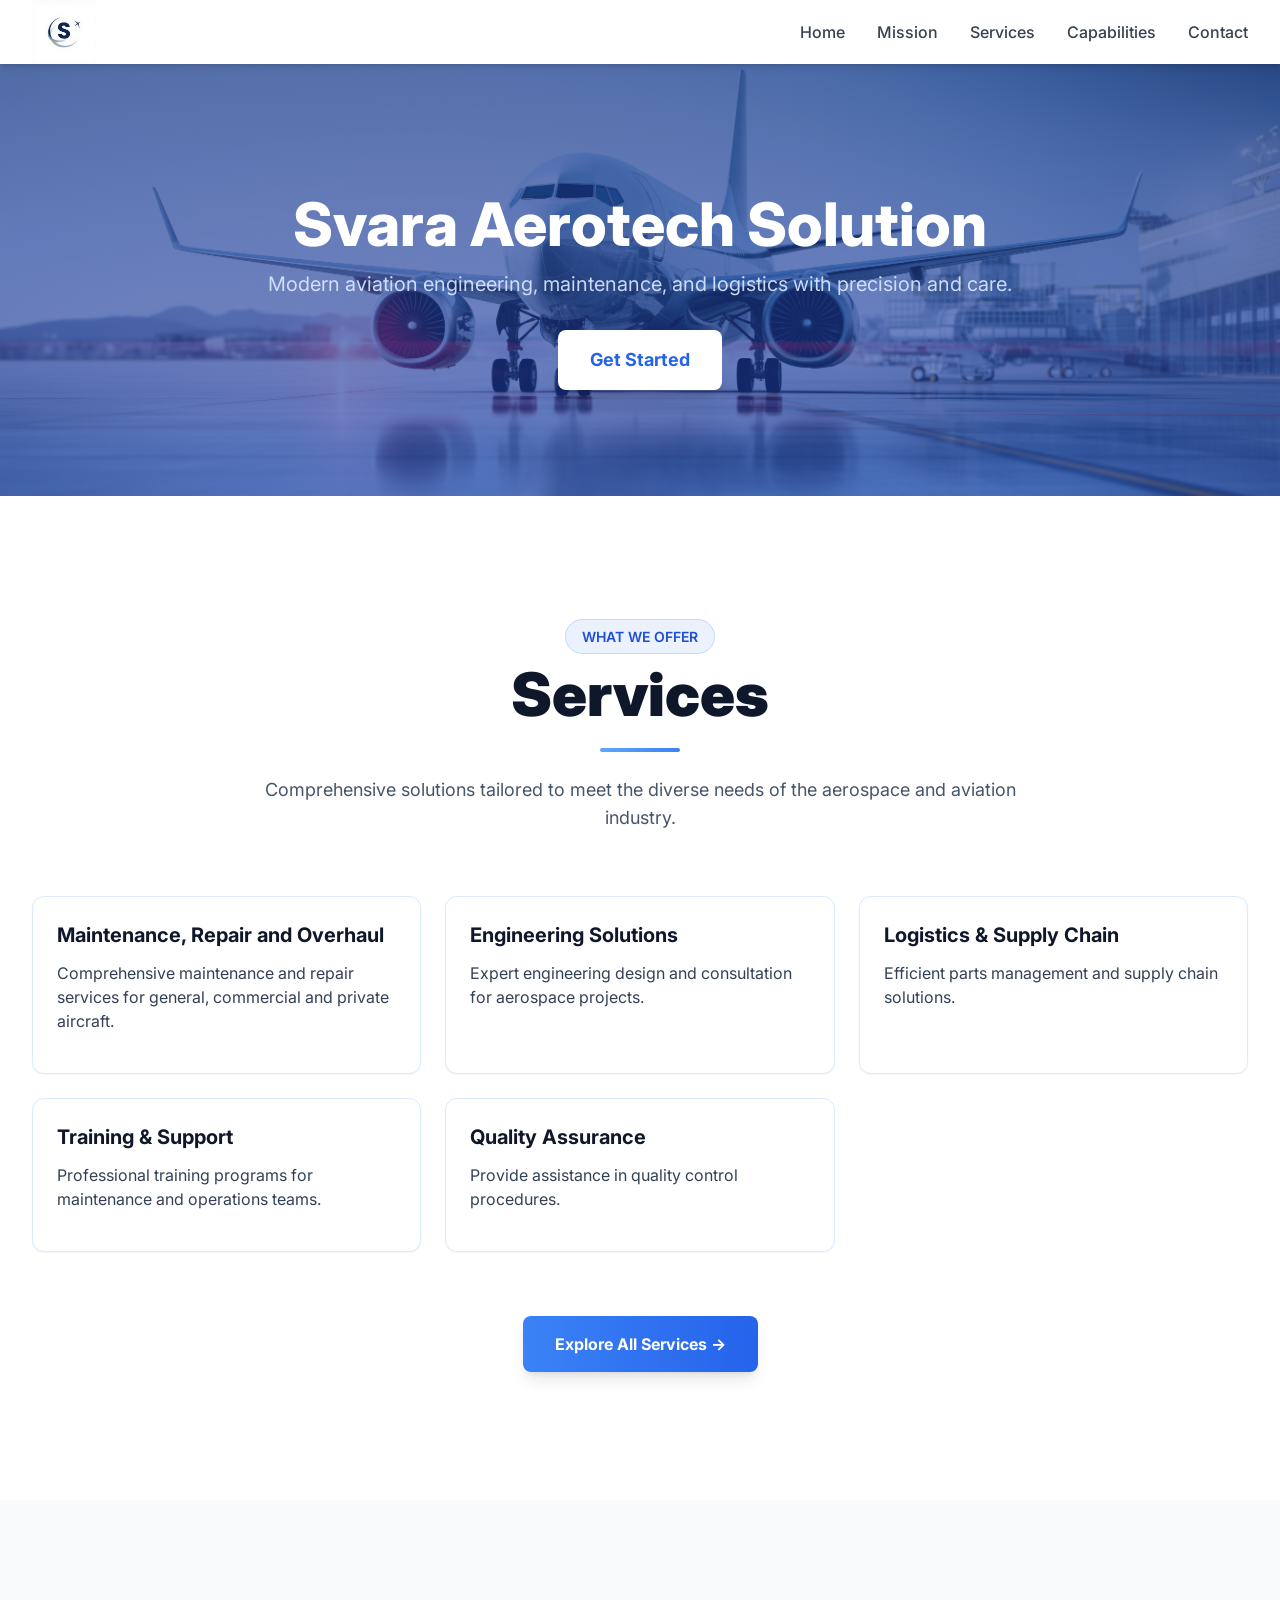
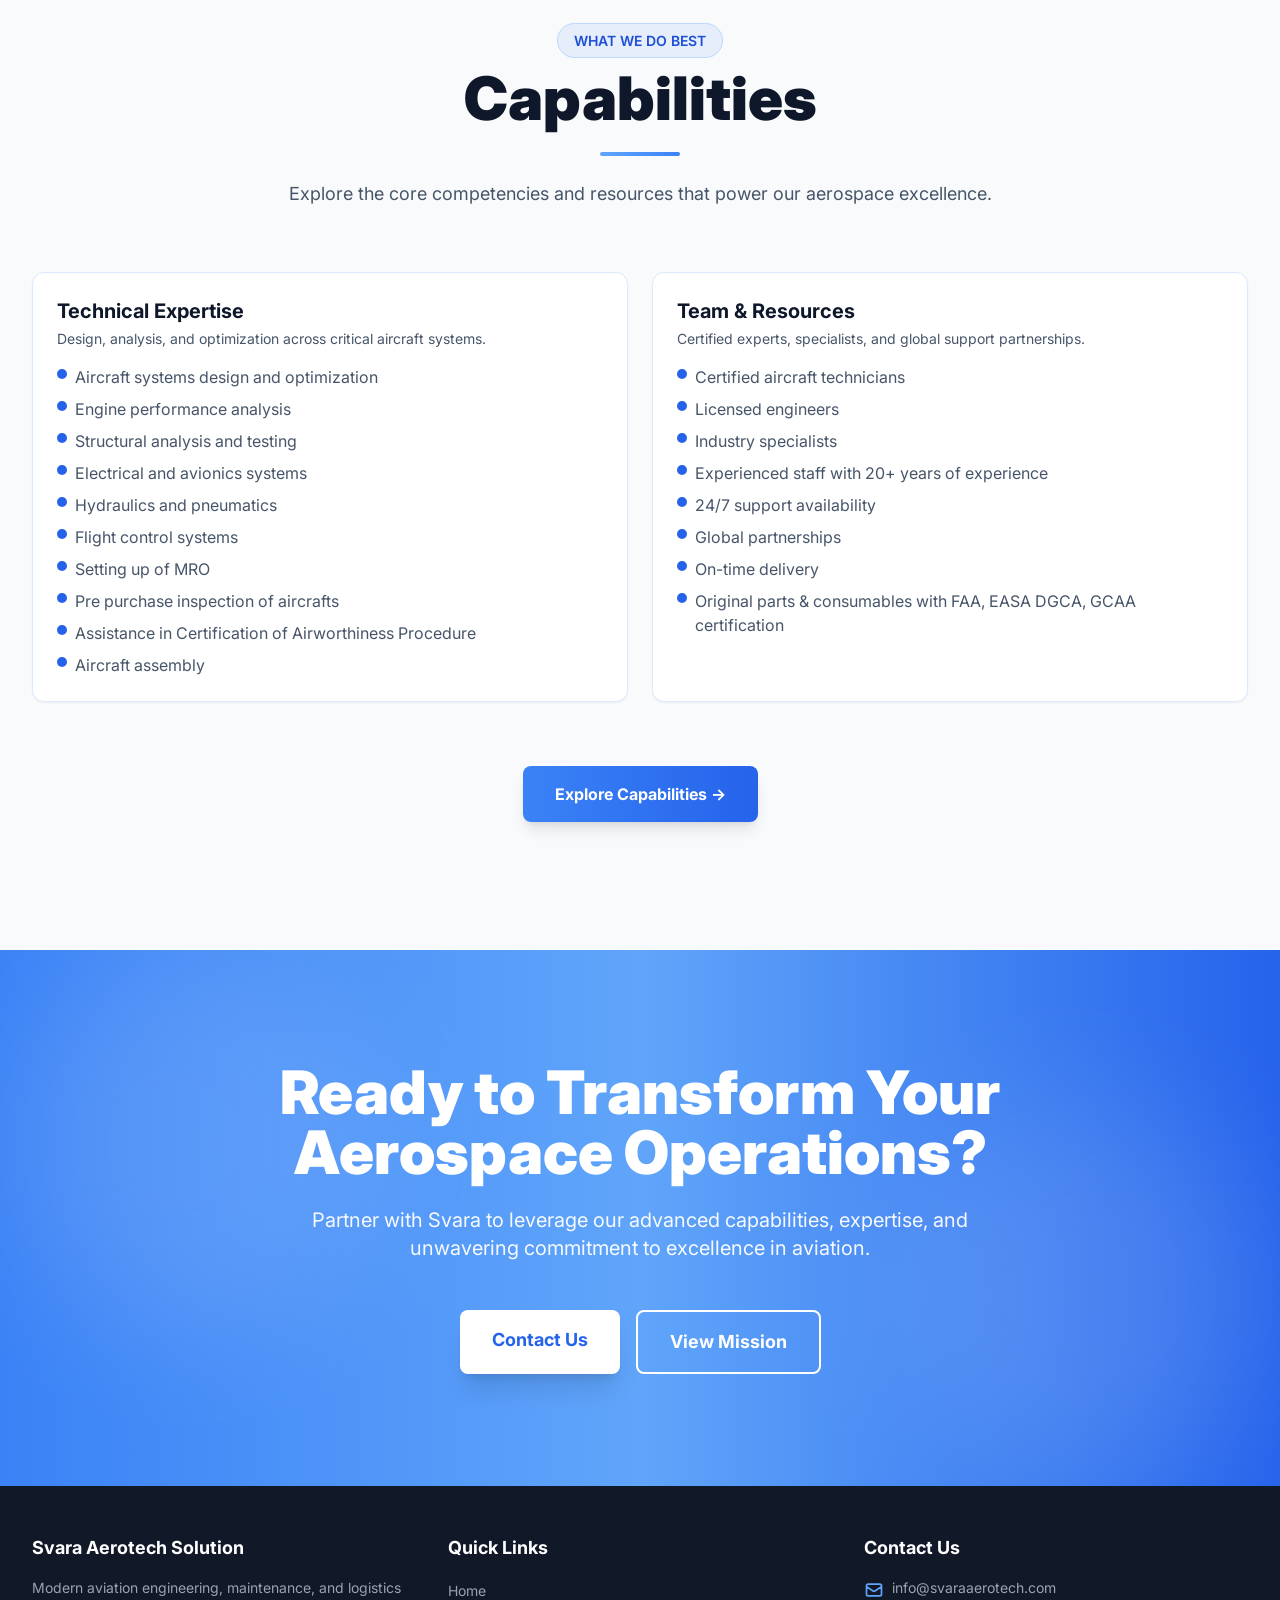
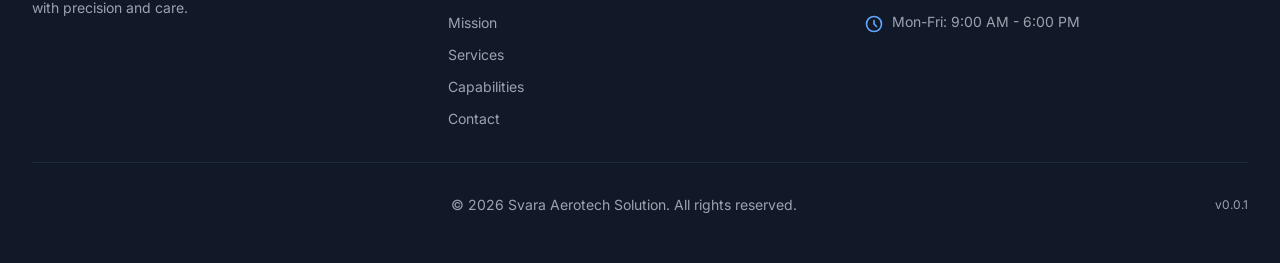
==== commit ec8ea55a: "deploy: anks0801/svara_web@a8acc1ae2597260b06c1b4cc438d8471bdd527cc" ====
--- a/index.html
+++ b/index.html
@@ -1 +1 @@
-<!DOCTYPE html><html lang="en"><head><meta charSet="utf-8"/><meta name="viewport" content="width=device-width"/><meta name="twitter:card" content="summary_large_image"/><meta name="twitter:site" content="@svaraaerotech"/><meta name="twitter:creator" content="@svaraaerotech"/><meta property="og:image" content="https://svaraaerotech.com/og-image.jpg"/><meta property="og:image:alt" content="Svara"/><meta property="og:image:type" content="image/jpeg"/><meta property="og:image:width" content="1200"/><meta property="og:image:height" content="630"/><meta property="og:locale" content="en_US"/><meta property="og:site_name" content="Svara"/><link rel="canonical" href="https://svaraaerotech.com"/><script type="application/ld+json">{"@context":"https://schema.org","@type":"Organization","name":"Svara Aerotech Solutions","url":"https://svaraaerotech.com","logo":"https://svaraaerotech.com/svara-logo.png","description":"Modern aviation engineering, maintenance, and logistics with precision and care.","contactPoint":{"@type":"ContactPoint","telephone":"+1-XXX-XXX-XXXX","contactType":"Customer Service","email":"info@svaraaerotech.com"},"sameAs":["https://twitter.com/svaraaerotech"]}</script><title>Home | Svara</title><meta name="robots" content="index,follow"/><meta name="description" content="Svara Aerotech Solutions - Leading provider of aerospace engineering, aircraft maintenance, and aviation consulting services with cutting-edge technology and industry expertise."/><meta property="og:title" content="Svara Aerotech Solutions - Aviation Excellence"/><meta property="og:description" content="Premier aerospace engineering, aircraft maintenance, and aviation consulting services"/><meta property="og:url" content="https://svaraaerotech.com"/><meta property="og:type" content="website"/><meta name="next-head-count" content="21"/><link rel="preconnect" href="https://fonts.googleapis.com"/><link rel="preconnect" href="https://fonts.gstatic.com" crossorigin="anonymous"/><meta name="mobile-web-app-capable" content="yes"/><meta name="apple-mobile-web-app-capable" content="yes"/><meta name="apple-mobile-web-app-status-bar-style" content="black-translucent"/><meta name="apple-mobile-web-app-title" content="Svara"/><meta http-equiv="X-UA-Compatible" content="IE=edge"/><meta name="referrer" content="strict-origin-when-cross-origin"/><link rel="icon" href="/svara-logo.png"/><link rel="apple-touch-icon" href="/svara-logo.png"/><link rel="preload" href="/_next/static/css/d4e00b44bcc126a7.css" as="style"/><link rel="stylesheet" href="/_next/static/css/d4e00b44bcc126a7.css" data-n-g=""/><noscript data-n-css=""></noscript><script defer="" nomodule="" src="/_next/static/chunks/polyfills-42372ed130431b0a.js"></script><script src="/_next/static/chunks/webpack-8fa1640cc84ba8fe.js" defer=""></script><script src="/_next/static/chunks/framework-64ad27b21261a9ce.js" defer=""></script><script src="/_next/static/chunks/main-b3155a7ba04dc6f8.js" defer=""></script><script src="/_next/static/chunks/pages/_app-38ed5e7bbf44e0e8.js" defer=""></script><script src="/_next/static/chunks/664-d254d21a6fe56bff.js" defer=""></script><script src="/_next/static/chunks/pages/index-c954bf986cdea8f9.js" defer=""></script><script src="/_next/static/dGMETIVXUu1EGSiLDi10R/_buildManifest.js" defer=""></script><script src="/_next/static/dGMETIVXUu1EGSiLDi10R/_ssgManifest.js" defer=""></script></head><body><div id="__next"><header class="bg-white shadow-md sticky top-0 z-50"><nav class="max-w-7xl mx-auto px-4 sm:px-6 lg:px-8"><div class="flex justify-between items-center h-16"><div class="flex-shrink-0 flex items-center gap-3"><a class="flex items-center gap-3 hover:opacity-80 transition" href="/"><img src="/svara-logo.png" alt="Svara Aerotech Logo" class="h-16 w-16"/></a></div><div class="hidden md:flex space-x-8"><a class="text-gray-700 hover:text-blue-600 font-medium transition" href="/">Home</a><a class="text-gray-700 hover:text-blue-600 font-medium transition" href="/mission">Mission</a><a class="text-gray-700 hover:text-blue-600 font-medium transition" href="/services">Services</a><a class="text-gray-700 hover:text-blue-600 font-medium transition" href="/capabilities">Capabilities</a><a class="text-gray-700 hover:text-blue-600 font-medium transition" href="/contact">Contact</a></div><div class="md:hidden"><button class="inline-flex items-center justify-center p-2 rounded-md text-gray-700 hover:text-blue-600 hover:bg-gray-100 focus:outline-none" aria-expanded="false" aria-label="Toggle menu"><svg class="h-6 w-6" xmlns="http://www.w3.org/2000/svg" fill="none" viewBox="0 0 24 24" stroke="currentColor"><path stroke-linecap="round" stroke-linejoin="round" stroke-width="2" d="M4 6h16M4 12h16M4 18h16"></path></svg></button></div></div></nav></header><main class="bg-white"><section class="relative flex items-center justify-center min-h-[56vh] md:min-h-[48vh] py-16 md:py-24 text-center px-6 bg-gradient-to-b from-blue-900 to-blue-800" aria-label="Welcome to Svara"><div class="absolute inset-0 pointer-events-none"><img src="/airplane-with-wings-engine.jpg" alt="" aria-hidden="true" class="w-full h-full object-cover opacity-8"/><div class="absolute inset-0 bg-gradient-to-b from-blue-900/70 to-blue-800/60"></div></div><div class="relative z-10 max-w-4xl px-4"><h1 class="mt-6 text-4xl sm:text-5xl md:text-6xl font-extrabold text-white leading-tight">Svara Aerotech Solutions</h1><p class="mt-4 text-base sm:text-lg md:text-xl text-blue-100/90 max-w-4xl mx-auto">Modern aviation engineering, maintenance, and logistics with precision and care.</p><div class="mt-8"><a class="inline-block bg-white text-blue-600 px-8 py-4 rounded-lg font-bold text-lg hover:bg-blue-50 transition duration-300 shadow-xl hover:shadow-2xl transform hover:scale-105" href="/contact">Get Started</a></div></div></section><section class="py-24 md:py-32 bg-white relative overflow-hidden"><div class="max-w-7xl mx-auto px-4 sm:px-6 lg:px-8"><div class="mb-16 text-center"><div class="inline-block mb-4"><span class="px-4 py-2 bg-blue-500/10 border border-blue-400/30 rounded-full text-blue-700 text-sm font-semibold">WHAT WE OFFER</span></div><h2 class="text-4xl md:text-6xl font-black text-slate-900 mb-6">Services</h2><div class="w-20 h-1 bg-gradient-to-r from-blue-400 to-blue-500 rounded-full mx-auto"></div><p class="text-lg text-slate-600 max-w-3xl mt-6 mx-auto">Comprehensive solutions tailored to meet the diverse needs of the aerospace and aviation industry.</p></div><div class="grid grid-cols-1 md:grid-cols-2 lg:grid-cols-3 gap-6"><div class="relative overflow-hidden rounded-xl border border-blue-100 bg-white shadow-sm hover:shadow-lg hover:border-blue-300 hover:scale-[1.02] transition-all duration-300 p-6"><h3 class="text-xl font-bold text-slate-900 mb-3">Maintenance, Repair and Overhaul (MRO)</h3><p class="text-slate-700 mb-4">Comprehensive maintenance and repair services for commercial and private aircraft.</p><ul class="space-y-2"><li class="flex items-start gap-2 text-slate-600"><span class="mt-1 inline-block w-2.5 h-2.5 bg-blue-600 rounded-full flex-shrink-0"></span><span>Scheduled maintenance</span></li><li class="flex items-start gap-2 text-slate-600"><span class="mt-1 inline-block w-2.5 h-2.5 bg-blue-600 rounded-full flex-shrink-0"></span><span>Emergency repairs</span></li><li class="flex items-start gap-2 text-slate-600"><span class="mt-1 inline-block w-2.5 h-2.5 bg-blue-600 rounded-full flex-shrink-0"></span><span>Component overhaul</span></li><li class="flex items-start gap-2 text-slate-600"><span class="mt-1 inline-block w-2.5 h-2.5 bg-blue-600 rounded-full flex-shrink-0"></span><span>Inspection services</span></li></ul></div><div class="relative overflow-hidden rounded-xl border border-blue-100 bg-white shadow-sm hover:shadow-lg hover:border-blue-300 hover:scale-[1.02] transition-all duration-300 p-6"><h3 class="text-xl font-bold text-slate-900 mb-3">Engineering Solutions</h3><p class="text-slate-700 mb-4">Expert engineering design and consultation for aerospace projects.</p><ul class="space-y-2"><li class="flex items-start gap-2 text-slate-600"><span class="mt-1 inline-block w-2.5 h-2.5 bg-blue-600 rounded-full flex-shrink-0"></span><span>Setting up MRO 145 organization</span></li><li class="flex items-start gap-2 text-slate-600"><span class="mt-1 inline-block w-2.5 h-2.5 bg-blue-600 rounded-full flex-shrink-0"></span><span>Compliance certification</span></li><li class="flex items-start gap-2 text-slate-600"><span class="mt-1 inline-block w-2.5 h-2.5 bg-blue-600 rounded-full flex-shrink-0"></span><span>Business strategy</span></li><li class="flex items-start gap-2 text-slate-600"><span class="mt-1 inline-block w-2.5 h-2.5 bg-blue-600 rounded-full flex-shrink-0"></span><span>Process optimization</span></li></ul></div><div class="relative overflow-hidden rounded-xl border border-blue-100 bg-white shadow-sm hover:shadow-lg hover:border-blue-300 hover:scale-[1.02] transition-all duration-300 p-6"><h3 class="text-xl font-bold text-slate-900 mb-3">Logistics &amp; Supply Chain</h3><p class="text-slate-700 mb-4">Efficient parts management and supply chain solutions.</p><ul class="space-y-2"><li class="flex items-start gap-2 text-slate-600"><span class="mt-1 inline-block w-2.5 h-2.5 bg-blue-600 rounded-full flex-shrink-0"></span><span>Parts procurement</span></li><li class="flex items-start gap-2 text-slate-600"><span class="mt-1 inline-block w-2.5 h-2.5 bg-blue-600 rounded-full flex-shrink-0"></span><span>Inventory management</span></li><li class="flex items-start gap-2 text-slate-600"><span class="mt-1 inline-block w-2.5 h-2.5 bg-blue-600 rounded-full flex-shrink-0"></span><span>Distribution network</span></li><li class="flex items-start gap-2 text-slate-600"><span class="mt-1 inline-block w-2.5 h-2.5 bg-blue-600 rounded-full flex-shrink-0"></span><span>Just-in-time delivery</span></li></ul></div><div class="relative overflow-hidden rounded-xl border border-blue-100 bg-white shadow-sm hover:shadow-lg hover:border-blue-300 hover:scale-[1.02] transition-all duration-300 p-6"><h3 class="text-xl font-bold text-slate-900 mb-3">Training &amp; Support</h3><p class="text-slate-700 mb-4">Professional training programs for maintenance and operations teams.</p><ul class="space-y-2"><li class="flex items-start gap-2 text-slate-600"><span class="mt-1 inline-block w-2.5 h-2.5 bg-blue-600 rounded-full flex-shrink-0"></span><span>Technical training</span></li><li class="flex items-start gap-2 text-slate-600"><span class="mt-1 inline-block w-2.5 h-2.5 bg-blue-600 rounded-full flex-shrink-0"></span><span>Certification programs</span></li><li class="flex items-start gap-2 text-slate-600"><span class="mt-1 inline-block w-2.5 h-2.5 bg-blue-600 rounded-full flex-shrink-0"></span><span>On-site support</span></li><li class="flex items-start gap-2 text-slate-600"><span class="mt-1 inline-block w-2.5 h-2.5 bg-blue-600 rounded-full flex-shrink-0"></span><span>Documentation</span></li></ul></div><div class="relative overflow-hidden rounded-xl border border-blue-100 bg-white shadow-sm hover:shadow-lg hover:border-blue-300 hover:scale-[1.02] transition-all duration-300 p-6"><h3 class="text-xl font-bold text-slate-900 mb-3">Quality Assurance</h3><p class="text-slate-700 mb-4">Rigorous testing and quality control procedures.</p><ul class="space-y-2"><li class="flex items-start gap-2 text-slate-600"><span class="mt-1 inline-block w-2.5 h-2.5 bg-blue-600 rounded-full flex-shrink-0"></span><span>Compliance testing</span></li><li class="flex items-start gap-2 text-slate-600"><span class="mt-1 inline-block w-2.5 h-2.5 bg-blue-600 rounded-full flex-shrink-0"></span><span>Performance verification</span></li><li class="flex items-start gap-2 text-slate-600"><span class="mt-1 inline-block w-2.5 h-2.5 bg-blue-600 rounded-full flex-shrink-0"></span><span>Safety audits</span></li><li class="flex items-start gap-2 text-slate-600"><span class="mt-1 inline-block w-2.5 h-2.5 bg-blue-600 rounded-full flex-shrink-0"></span><span>Documentation review</span></li></ul></div></div><div class="text-center mt-16"><a class="inline-flex items-center px-8 py-4 bg-gradient-to-r from-blue-500 to-blue-600 text-white font-bold rounded-lg hover:from-blue-600 hover:to-blue-700 transition duration-300 shadow-lg hover:shadow-blue-500/20" href="/services">Explore All Services →</a></div></div></section><section class="py-24 md:py-32 bg-gray-50 relative overflow-hidden"><div class="max-w-7xl mx-auto px-4 sm:px-6 lg:px-8"><div class="mb-16 text-center"><div class="inline-block mb-4"><span class="px-4 py-2 bg-blue-500/10 border border-blue-400/30 rounded-full text-blue-700 text-sm font-semibold">WHAT WE DO BEST</span></div><h2 class="text-4xl md:text-6xl font-black text-slate-900 mb-6">Capabilities</h2><div class="w-20 h-1 bg-gradient-to-r from-blue-400 to-blue-500 rounded-full mx-auto"></div><p class="text-lg text-slate-600 max-w-3xl mt-6 mx-auto">Explore the core competencies and resources that power our aerospace excellence.</p></div><div class="grid grid-cols-1 md:grid-cols-2 gap-6"><div class="relative overflow-hidden rounded-xl border border-blue-100 bg-white shadow-sm hover:shadow-lg hover:border-blue-300 hover:scale-[1.02] transition-all duration-300 p-6"><div class="flex items-center mb-4"><div><h3 class="text-xl font-bold text-slate-900">Technical Expertise</h3><p class="text-slate-600 text-sm mt-1">Design, analysis, and optimization across critical aircraft systems.</p></div></div><ul class="space-y-2"><li class="flex items-start gap-2 text-slate-600"><span class="mt-1 inline-block w-2.5 h-2.5 bg-blue-600 rounded-full flex-shrink-0"></span><span>Aircraft systems design and optimization</span></li><li class="flex items-start gap-2 text-slate-600"><span class="mt-1 inline-block w-2.5 h-2.5 bg-blue-600 rounded-full flex-shrink-0"></span><span>Engine performance analysis</span></li><li class="flex items-start gap-2 text-slate-600"><span class="mt-1 inline-block w-2.5 h-2.5 bg-blue-600 rounded-full flex-shrink-0"></span><span>Structural analysis and testing</span></li><li class="flex items-start gap-2 text-slate-600"><span class="mt-1 inline-block w-2.5 h-2.5 bg-blue-600 rounded-full flex-shrink-0"></span><span>Electrical and avionics systems</span></li><li class="flex items-start gap-2 text-slate-600"><span class="mt-1 inline-block w-2.5 h-2.5 bg-blue-600 rounded-full flex-shrink-0"></span><span>Hydraulics and pneumatics</span></li><li class="flex items-start gap-2 text-slate-600"><span class="mt-1 inline-block w-2.5 h-2.5 bg-blue-600 rounded-full flex-shrink-0"></span><span>Flight control systems</span></li><li class="flex items-start gap-2 text-slate-600"><span class="mt-1 inline-block w-2.5 h-2.5 bg-blue-600 rounded-full flex-shrink-0"></span><span>Setting up of MRO</span></li><li class="flex items-start gap-2 text-slate-600"><span class="mt-1 inline-block w-2.5 h-2.5 bg-blue-600 rounded-full flex-shrink-0"></span><span>Pre purchase inspection of aircrafts</span></li><li class="flex items-start gap-2 text-slate-600"><span class="mt-1 inline-block w-2.5 h-2.5 bg-blue-600 rounded-full flex-shrink-0"></span><span>Certification of Airworthiness</span></li><li class="flex items-start gap-2 text-slate-600"><span class="mt-1 inline-block w-2.5 h-2.5 bg-blue-600 rounded-full flex-shrink-0"></span><span>Annual review certification</span></li><li class="flex items-start gap-2 text-slate-600"><span class="mt-1 inline-block w-2.5 h-2.5 bg-blue-600 rounded-full flex-shrink-0"></span><span>Aircraft assembly</span></li></ul></div><div class="relative overflow-hidden rounded-xl border border-blue-100 bg-white shadow-sm hover:shadow-lg hover:border-blue-300 hover:scale-[1.02] transition-all duration-300 p-6"><div class="flex items-center mb-4"><div><h3 class="text-xl font-bold text-slate-900">Team &amp; Resources</h3><p class="text-slate-600 text-sm mt-1">Certified experts, specialists, and global support partnerships.</p></div></div><ul class="space-y-2"><li class="flex items-start gap-2 text-slate-600"><span class="mt-1 inline-block w-2.5 h-2.5 bg-blue-600 rounded-full flex-shrink-0"></span><span>Certified aircraft technicians</span></li><li class="flex items-start gap-2 text-slate-600"><span class="mt-1 inline-block w-2.5 h-2.5 bg-blue-600 rounded-full flex-shrink-0"></span><span>Licensed engineers</span></li><li class="flex items-start gap-2 text-slate-600"><span class="mt-1 inline-block w-2.5 h-2.5 bg-blue-600 rounded-full flex-shrink-0"></span><span>Industry specialists</span></li><li class="flex items-start gap-2 text-slate-600"><span class="mt-1 inline-block w-2.5 h-2.5 bg-blue-600 rounded-full flex-shrink-0"></span><span>Experienced staff with 20+ years of experience</span></li><li class="flex items-start gap-2 text-slate-600"><span class="mt-1 inline-block w-2.5 h-2.5 bg-blue-600 rounded-full flex-shrink-0"></span><span>Dedicated project managers</span></li><li class="flex items-start gap-2 text-slate-600"><span class="mt-1 inline-block w-2.5 h-2.5 bg-blue-600 rounded-full flex-shrink-0"></span><span>24/7 support availability</span></li><li class="flex items-start gap-2 text-slate-600"><span class="mt-1 inline-block w-2.5 h-2.5 bg-blue-600 rounded-full flex-shrink-0"></span><span>Global partnerships</span></li><li class="flex items-start gap-2 text-slate-600"><span class="mt-1 inline-block w-2.5 h-2.5 bg-blue-600 rounded-full flex-shrink-0"></span><span>On-time delivery</span></li><li class="flex items-start gap-2 text-slate-600"><span class="mt-1 inline-block w-2.5 h-2.5 bg-blue-600 rounded-full flex-shrink-0"></span><span>Original parts &amp; consumables with FAA, EASA DGCA, GCAA certification</span></li></ul></div></div><div class="text-center mt-16"><a class="inline-flex items-center px-8 py-4 bg-gradient-to-r from-blue-500 to-blue-600 text-white font-bold rounded-lg hover:from-blue-600 hover:to-blue-700 transition duration-300 shadow-lg hover:shadow-blue-500/20" href="/capabilities">Explore Capabilities →</a></div></div></section><section class="py-20 md:py-28 relative overflow-hidden bg-gradient-to-r from-blue-500 via-blue-400 to-blue-600"><div class="absolute inset-0 opacity-10"><div class="absolute top-0 left-0 w-96 h-96 bg-white rounded-full blur-3xl"></div><div class="absolute bottom-0 right-0 w-96 h-96 bg-white rounded-full blur-3xl"></div></div><div class="max-w-5xl mx-auto px-4 sm:px-6 lg:px-8 text-center relative z-10"><h2 class="text-4xl md:text-6xl font-black text-white mb-6">Ready to Transform Your Aerospace Operations?</h2><p class="text-lg md:text-xl text-white/95 mb-12 max-w-3xl mx-auto leading-relaxed">Partner with Svara to leverage our advanced capabilities, expertise, and unwavering commitment to excellence in aviation.</p><div class="flex flex-col sm:flex-row gap-4 justify-center"><a class="inline-block bg-white text-blue-600 px-8 py-4 rounded-lg font-bold text-lg hover:bg-gray-50 transition duration-300 shadow-xl" href="/contact">Contact Us</a><a class="inline-block border-2 border-white text-white px-8 py-4 rounded-lg font-bold text-lg hover:bg-white/10 transition duration-300" href="/mission">View Mission</a></div></div></section></main><footer class="bg-gray-900 text-white"><div class="max-w-7xl mx-auto px-4 sm:px-6 lg:px-8 py-12"><div class="grid grid-cols-1 md:grid-cols-3 gap-8 mb-8"><div><h3 class="text-lg font-bold mb-4">Svara Aerotech Solutions</h3><p class="text-gray-400 text-sm mb-4">Modern aviation engineering, maintenance, and logistics with precision and care.</p></div><div><h3 class="text-lg font-bold mb-4">Quick Links</h3><ul class="space-y-2"><li><a class="text-gray-400 hover:text-white transition text-sm" href="/">Home</a></li><li><a class="text-gray-400 hover:text-white transition text-sm" href="/mission">Mission</a></li><li><a class="text-gray-400 hover:text-white transition text-sm" href="/services">Services</a></li><li><a class="text-gray-400 hover:text-white transition text-sm" href="/capabilities">Capabilities</a></li><li><a class="text-gray-400 hover:text-white transition text-sm" href="/contact">Contact</a></li></ul></div><div><h3 class="text-lg font-bold mb-4">Contact Us</h3><ul class="space-y-3"><li class="flex items-start gap-2"><svg class="w-5 h-5 text-blue-400 flex-shrink-0 mt-0.5" fill="none" stroke="currentColor" viewBox="0 0 24 24"><path stroke-linecap="round" stroke-linejoin="round" stroke-width="2" d="M3 8l7.89 5.26a2 2 0 002.22 0L21 8M5 19h14a2 2 0 002-2V7a2 2 0 00-2-2H5a2 2 0 00-2 2v10a2 2 0 002 2z"></path></svg><a href="mailto:info@svaraaerotech.com" class="text-gray-400 hover:text-white transition text-sm">info@svaraaerotech.com</a></li><li class="flex items-start gap-2"><svg class="w-5 h-5 text-blue-400 flex-shrink-0 mt-0.5" fill="none" stroke="currentColor" viewBox="0 0 24 24"><path stroke-linecap="round" stroke-linejoin="round" stroke-width="2" d="M12 8v4l3 3m6-3a9 9 0 11-18 0 9 9 0 0118 0z"></path></svg><span class="text-gray-400 text-sm">Mon-Fri: 9:00 AM - 6:00 PM</span></li></ul></div></div><div class="border-t border-gray-800 pt-8"><div class="flex flex-col md:flex-row justify-between items-center text-gray-400 text-sm"><div></div> <p>© <!-- -->2025<!-- --> Svara Aerotech Solutions. All rights reserved.</p><span class="mt-2 md:mt-0 text-xs">v0.0.1</span></div></div></div></footer></div><script id="__NEXT_DATA__" type="application/json">{"props":{"pageProps":{}},"page":"/","query":{},"buildId":"dGMETIVXUu1EGSiLDi10R","nextExport":true,"autoExport":true,"isFallback":false,"scriptLoader":[]}</script></body></html>+<!DOCTYPE html><html lang="en"><head><meta charSet="utf-8"/><meta name="viewport" content="width=device-width"/><meta name="twitter:card" content="summary_large_image"/><meta name="twitter:site" content="@svaraaerotech"/><meta name="twitter:creator" content="@svaraaerotech"/><meta property="og:image" content="https://svaraaerotech.com/og-image.jpg"/><meta property="og:image:alt" content="Svara"/><meta property="og:image:type" content="image/jpeg"/><meta property="og:image:width" content="1200"/><meta property="og:image:height" content="630"/><meta property="og:locale" content="en_US"/><meta property="og:site_name" content="Svara"/><link rel="canonical" href="https://svaraaerotech.com"/><script type="application/ld+json">{"@context":"https://schema.org","@type":"Organization","name":"Svara Aerotech Solution","url":"https://svaraaerotech.com","logo":"https://svaraaerotech.com/svara-logo.png","description":"Modern aviation engineering, maintenance, and logistics with precision and care.","contactPoint":{"@type":"ContactPoint","telephone":"+1-XXX-XXX-XXXX","contactType":"Customer Service","email":"info@svaraaerotech.com"},"sameAs":["https://twitter.com/svaraaerotech"]}</script><title>Home | Svara</title><meta name="robots" content="index,follow"/><meta name="description" content="Svara Aerotech Solution - Leading provider of aerospace engineering, aircraft maintenance, and aviation consulting services with cutting-edge technology and industry expertise."/><meta property="og:title" content="Svara Aerotech Solution - Aviation Excellence"/><meta property="og:description" content="Premier aerospace engineering, aircraft maintenance, and aviation consulting services"/><meta property="og:url" content="https://svaraaerotech.com"/><meta property="og:type" content="website"/><meta name="next-head-count" content="21"/><link rel="preconnect" href="https://fonts.googleapis.com"/><link rel="preconnect" href="https://fonts.gstatic.com" crossorigin="anonymous"/><meta name="mobile-web-app-capable" content="yes"/><meta name="apple-mobile-web-app-capable" content="yes"/><meta name="apple-mobile-web-app-status-bar-style" content="black-translucent"/><meta name="apple-mobile-web-app-title" content="Svara"/><meta http-equiv="X-UA-Compatible" content="IE=edge"/><meta name="referrer" content="strict-origin-when-cross-origin"/><link rel="icon" href="/svara-logo.png"/><link rel="apple-touch-icon" href="/svara-logo.png"/><link rel="preload" href="/_next/static/css/270287fbd00c244a.css" as="style"/><link rel="stylesheet" href="/_next/static/css/270287fbd00c244a.css" data-n-g=""/><noscript data-n-css=""></noscript><script defer="" nomodule="" src="/_next/static/chunks/polyfills-42372ed130431b0a.js"></script><script src="/_next/static/chunks/webpack-ee7e63bc15b31913.js" defer=""></script><script src="/_next/static/chunks/framework-64ad27b21261a9ce.js" defer=""></script><script src="/_next/static/chunks/main-b3155a7ba04dc6f8.js" defer=""></script><script src="/_next/static/chunks/pages/_app-96d132b75cbc0d42.js" defer=""></script><script src="/_next/static/chunks/664-d254d21a6fe56bff.js" defer=""></script><script src="/_next/static/chunks/pages/index-a8defe07649ba1f4.js" defer=""></script><script src="/_next/static/_2YTBEaO50Uf2axEsh8lD/_buildManifest.js" defer=""></script><script src="/_next/static/_2YTBEaO50Uf2axEsh8lD/_ssgManifest.js" defer=""></script></head><body><div id="__next"><header class="bg-white shadow-md sticky top-0 z-50"><nav class="max-w-7xl mx-auto px-4 sm:px-6 lg:px-8"><div class="flex justify-between items-center h-16"><div class="flex-shrink-0 flex items-center gap-3"><a class="flex items-center gap-3 hover:opacity-80 transition" href="/"><img src="/svara-logo.png" alt="Svara Aerotech Logo" class="h-16 w-16"/></a></div><div class="hidden md:flex space-x-8"><a class="text-gray-700 hover:text-blue-600 font-medium transition" href="/">Home</a><a class="text-gray-700 hover:text-blue-600 font-medium transition" href="/mission">Mission</a><a class="text-gray-700 hover:text-blue-600 font-medium transition" href="/services">Services</a><a class="text-gray-700 hover:text-blue-600 font-medium transition" href="/capabilities">Capabilities</a><a class="text-gray-700 hover:text-blue-600 font-medium transition" href="/contact">Contact</a></div><div class="md:hidden"><button class="inline-flex items-center justify-center p-2 rounded-md text-gray-700 hover:text-blue-600 hover:bg-gray-100 focus:outline-none" aria-expanded="false" aria-label="Toggle menu"><svg class="h-6 w-6" xmlns="http://www.w3.org/2000/svg" fill="none" viewBox="0 0 24 24" stroke="currentColor"><path stroke-linecap="round" stroke-linejoin="round" stroke-width="2" d="M4 6h16M4 12h16M4 18h16"></path></svg></button></div></div></nav></header><main class="bg-white"><section class="relative flex items-center justify-center min-h-[56vh] md:min-h-[48vh] py-16 md:py-24 text-center px-6 bg-gradient-to-b from-blue-900 to-blue-800" aria-label="Welcome to Svara"><div class="absolute inset-0 pointer-events-none"><img src="/airplane-with-wings-engine.jpg" alt="" aria-hidden="true" class="w-full h-full object-cover opacity-8"/><div class="absolute inset-0 bg-gradient-to-b from-blue-900/70 to-blue-800/60"></div></div><div class="relative z-10 max-w-4xl px-4"><h1 class="mt-6 text-4xl sm:text-5xl md:text-6xl font-extrabold text-white leading-tight">Svara Aerotech Solution</h1><p class="mt-4 text-base sm:text-lg md:text-xl text-blue-100/90 max-w-4xl mx-auto">Modern aviation engineering, maintenance, and logistics with precision and care.</p><div class="mt-8"><a class="inline-block bg-white text-blue-600 px-8 py-4 rounded-lg font-bold text-lg hover:bg-blue-50 transition duration-300 shadow-xl hover:shadow-2xl transform hover:scale-105" href="/contact">Get Started</a></div></div></section><section class="py-24 md:py-32 bg-white relative overflow-hidden"><div class="max-w-7xl mx-auto px-4 sm:px-6 lg:px-8"><div class="mb-16 text-center"><div class="inline-block mb-4"><span class="px-4 py-2 bg-blue-500/10 border border-blue-400/30 rounded-full text-blue-700 text-sm font-semibold">WHAT WE OFFER</span></div><h2 class="text-4xl md:text-6xl font-black text-slate-900 mb-6">Services</h2><div class="w-20 h-1 bg-gradient-to-r from-blue-400 to-blue-500 rounded-full mx-auto"></div><p class="text-lg text-slate-600 max-w-3xl mt-6 mx-auto">Comprehensive solutions tailored to meet the diverse needs of the aerospace and aviation industry.</p></div><div class="grid grid-cols-1 md:grid-cols-2 lg:grid-cols-3 gap-6"><div class="relative overflow-hidden rounded-xl border border-blue-100 bg-white shadow-sm hover:shadow-lg hover:border-blue-300 hover:scale-[1.02] transition-all duration-300 p-6"><h3 class="text-xl font-bold text-slate-900 mb-3">Maintenance, Repair and Overhaul</h3><p class="text-slate-700 mb-4">Comprehensive maintenance and repair services for general, commercial and private aircraft.</p></div><div class="relative overflow-hidden rounded-xl border border-blue-100 bg-white shadow-sm hover:shadow-lg hover:border-blue-300 hover:scale-[1.02] transition-all duration-300 p-6"><h3 class="text-xl font-bold text-slate-900 mb-3">Engineering Solutions</h3><p class="text-slate-700 mb-4">Expert engineering design and consultation for aerospace projects.</p></div><div class="relative overflow-hidden rounded-xl border border-blue-100 bg-white shadow-sm hover:shadow-lg hover:border-blue-300 hover:scale-[1.02] transition-all duration-300 p-6"><h3 class="text-xl font-bold text-slate-900 mb-3">Logistics &amp; Supply Chain</h3><p class="text-slate-700 mb-4">Efficient parts management and supply chain solutions.</p></div><div class="relative overflow-hidden rounded-xl border border-blue-100 bg-white shadow-sm hover:shadow-lg hover:border-blue-300 hover:scale-[1.02] transition-all duration-300 p-6"><h3 class="text-xl font-bold text-slate-900 mb-3">Training &amp; Support</h3><p class="text-slate-700 mb-4">Professional training programs for maintenance and operations teams.</p></div><div class="relative overflow-hidden rounded-xl border border-blue-100 bg-white shadow-sm hover:shadow-lg hover:border-blue-300 hover:scale-[1.02] transition-all duration-300 p-6"><h3 class="text-xl font-bold text-slate-900 mb-3">Quality Assurance</h3><p class="text-slate-700 mb-4">Provide assistance in quality control procedures.</p></div></div><div class="text-center mt-16"><a class="inline-flex items-center px-8 py-4 bg-gradient-to-r from-blue-500 to-blue-600 text-white font-bold rounded-lg hover:from-blue-600 hover:to-blue-700 transition duration-300 shadow-lg hover:shadow-blue-500/20" href="/services">Explore All Services →</a></div></div></section><section class="py-24 md:py-32 bg-gray-50 relative overflow-hidden"><div class="max-w-7xl mx-auto px-4 sm:px-6 lg:px-8"><div class="mb-16 text-center"><div class="inline-block mb-4"><span class="px-4 py-2 bg-blue-500/10 border border-blue-400/30 rounded-full text-blue-700 text-sm font-semibold">WHAT WE DO BEST</span></div><h2 class="text-4xl md:text-6xl font-black text-slate-900 mb-6">Capabilities</h2><div class="w-20 h-1 bg-gradient-to-r from-blue-400 to-blue-500 rounded-full mx-auto"></div><p class="text-lg text-slate-600 max-w-3xl mt-6 mx-auto">Explore the core competencies and resources that power our aerospace excellence.</p></div><div class="grid grid-cols-1 md:grid-cols-2 gap-6"><div class="relative overflow-hidden rounded-xl border border-blue-100 bg-white shadow-sm hover:shadow-lg hover:border-blue-300 hover:scale-[1.02] transition-all duration-300 p-6"><div class="flex items-center mb-4"><div><h3 class="text-xl font-bold text-slate-900">Technical Expertise</h3><p class="text-slate-600 text-sm mt-1">Design, analysis, and optimization across critical aircraft systems.</p></div></div><ul class="space-y-2"><li class="flex items-start gap-2 text-slate-600"><span class="mt-1 inline-block w-2.5 h-2.5 bg-blue-600 rounded-full flex-shrink-0"></span><span>Aircraft systems design and optimization</span></li><li class="flex items-start gap-2 text-slate-600"><span class="mt-1 inline-block w-2.5 h-2.5 bg-blue-600 rounded-full flex-shrink-0"></span><span>Engine performance analysis</span></li><li class="flex items-start gap-2 text-slate-600"><span class="mt-1 inline-block w-2.5 h-2.5 bg-blue-600 rounded-full flex-shrink-0"></span><span>Structural analysis and testing</span></li><li class="flex items-start gap-2 text-slate-600"><span class="mt-1 inline-block w-2.5 h-2.5 bg-blue-600 rounded-full flex-shrink-0"></span><span>Electrical and avionics systems</span></li><li class="flex items-start gap-2 text-slate-600"><span class="mt-1 inline-block w-2.5 h-2.5 bg-blue-600 rounded-full flex-shrink-0"></span><span>Hydraulics and pneumatics</span></li><li class="flex items-start gap-2 text-slate-600"><span class="mt-1 inline-block w-2.5 h-2.5 bg-blue-600 rounded-full flex-shrink-0"></span><span>Flight control systems</span></li><li class="flex items-start gap-2 text-slate-600"><span class="mt-1 inline-block w-2.5 h-2.5 bg-blue-600 rounded-full flex-shrink-0"></span><span>Setting up of MRO</span></li><li class="flex items-start gap-2 text-slate-600"><span class="mt-1 inline-block w-2.5 h-2.5 bg-blue-600 rounded-full flex-shrink-0"></span><span>Pre purchase inspection of aircrafts</span></li><li class="flex items-start gap-2 text-slate-600"><span class="mt-1 inline-block w-2.5 h-2.5 bg-blue-600 rounded-full flex-shrink-0"></span><span>Assistance in Certification of Airworthiness Procedure</span></li><li class="flex items-start gap-2 text-slate-600"><span class="mt-1 inline-block w-2.5 h-2.5 bg-blue-600 rounded-full flex-shrink-0"></span><span>Aircraft assembly</span></li></ul></div><div class="relative overflow-hidden rounded-xl border border-blue-100 bg-white shadow-sm hover:shadow-lg hover:border-blue-300 hover:scale-[1.02] transition-all duration-300 p-6"><div class="flex items-center mb-4"><div><h3 class="text-xl font-bold text-slate-900">Team &amp; Resources</h3><p class="text-slate-600 text-sm mt-1">Certified experts, specialists, and global support partnerships.</p></div></div><ul class="space-y-2"><li class="flex items-start gap-2 text-slate-600"><span class="mt-1 inline-block w-2.5 h-2.5 bg-blue-600 rounded-full flex-shrink-0"></span><span>Certified aircraft technicians</span></li><li class="flex items-start gap-2 text-slate-600"><span class="mt-1 inline-block w-2.5 h-2.5 bg-blue-600 rounded-full flex-shrink-0"></span><span>Licensed engineers</span></li><li class="flex items-start gap-2 text-slate-600"><span class="mt-1 inline-block w-2.5 h-2.5 bg-blue-600 rounded-full flex-shrink-0"></span><span>Industry specialists</span></li><li class="flex items-start gap-2 text-slate-600"><span class="mt-1 inline-block w-2.5 h-2.5 bg-blue-600 rounded-full flex-shrink-0"></span><span>Experienced staff with 20+ years of experience</span></li><li class="flex items-start gap-2 text-slate-600"><span class="mt-1 inline-block w-2.5 h-2.5 bg-blue-600 rounded-full flex-shrink-0"></span><span>24/7 support availability</span></li><li class="flex items-start gap-2 text-slate-600"><span class="mt-1 inline-block w-2.5 h-2.5 bg-blue-600 rounded-full flex-shrink-0"></span><span>Global partnerships</span></li><li class="flex items-start gap-2 text-slate-600"><span class="mt-1 inline-block w-2.5 h-2.5 bg-blue-600 rounded-full flex-shrink-0"></span><span>On-time delivery</span></li><li class="flex items-start gap-2 text-slate-600"><span class="mt-1 inline-block w-2.5 h-2.5 bg-blue-600 rounded-full flex-shrink-0"></span><span>Original parts &amp; consumables with FAA, EASA DGCA, GCAA certification</span></li></ul></div></div><div class="text-center mt-16"><a class="inline-flex items-center px-8 py-4 bg-gradient-to-r from-blue-500 to-blue-600 text-white font-bold rounded-lg hover:from-blue-600 hover:to-blue-700 transition duration-300 shadow-lg hover:shadow-blue-500/20" href="/capabilities">Explore Capabilities →</a></div></div></section><section class="py-20 md:py-28 relative overflow-hidden bg-gradient-to-r from-blue-500 via-blue-400 to-blue-600"><div class="absolute inset-0 opacity-10"><div class="absolute top-0 left-0 w-96 h-96 bg-white rounded-full blur-3xl"></div><div class="absolute bottom-0 right-0 w-96 h-96 bg-white rounded-full blur-3xl"></div></div><div class="max-w-5xl mx-auto px-4 sm:px-6 lg:px-8 text-center relative z-10"><h2 class="text-4xl md:text-6xl font-black text-white mb-6">Ready to Transform Your Aerospace Operations?</h2><p class="text-lg md:text-xl text-white/95 mb-12 max-w-3xl mx-auto leading-relaxed">Partner with Svara to leverage our advanced capabilities, expertise, and unwavering commitment to excellence in aviation.</p><div class="flex flex-col sm:flex-row gap-4 justify-center"><a class="inline-block bg-white text-blue-600 px-8 py-4 rounded-lg font-bold text-lg hover:bg-gray-50 transition duration-300 shadow-xl" href="/contact">Contact Us</a><a class="inline-block border-2 border-white text-white px-8 py-4 rounded-lg font-bold text-lg hover:bg-white/10 transition duration-300" href="/mission">View Mission</a></div></div></section></main><footer class="bg-gray-900 text-white"><div class="max-w-7xl mx-auto px-4 sm:px-6 lg:px-8 py-12"><div class="grid grid-cols-1 md:grid-cols-3 gap-8 mb-8"><div><h3 class="text-lg font-bold mb-4">Svara Aerotech Solution</h3><p class="text-gray-400 text-sm mb-4">Modern aviation engineering, maintenance, and logistics with precision and care.</p></div><div><h3 class="text-lg font-bold mb-4">Quick Links</h3><ul class="space-y-2"><li><a class="text-gray-400 hover:text-white transition text-sm" href="/">Home</a></li><li><a class="text-gray-400 hover:text-white transition text-sm" href="/mission">Mission</a></li><li><a class="text-gray-400 hover:text-white transition text-sm" href="/services">Services</a></li><li><a class="text-gray-400 hover:text-white transition text-sm" href="/capabilities">Capabilities</a></li><li><a class="text-gray-400 hover:text-white transition text-sm" href="/contact">Contact</a></li></ul></div><div><h3 class="text-lg font-bold mb-4">Contact Us</h3><ul class="space-y-3"><li class="flex items-start gap-2"><svg class="w-5 h-5 text-blue-400 flex-shrink-0 mt-0.5" fill="none" stroke="currentColor" viewBox="0 0 24 24"><path stroke-linecap="round" stroke-linejoin="round" stroke-width="2" d="M3 8l7.89 5.26a2 2 0 002.22 0L21 8M5 19h14a2 2 0 002-2V7a2 2 0 00-2-2H5a2 2 0 00-2 2v10a2 2 0 002 2z"></path></svg><a href="mailto:info@svaraaerotech.com" class="text-gray-400 hover:text-white transition text-sm">info@svaraaerotech.com</a></li><li class="flex items-start gap-2"><svg class="w-5 h-5 text-blue-400 flex-shrink-0 mt-0.5" fill="none" stroke="currentColor" viewBox="0 0 24 24"><path stroke-linecap="round" stroke-linejoin="round" stroke-width="2" d="M12 8v4l3 3m6-3a9 9 0 11-18 0 9 9 0 0118 0z"></path></svg><span class="text-gray-400 text-sm">Mon-Fri: 9:00 AM - 6:00 PM</span></li></ul></div></div><div class="border-t border-gray-800 pt-8"><div class="flex flex-col md:flex-row justify-between items-center text-gray-400 text-sm"><div></div> <p>© <!-- -->2026<!-- --> Svara Aerotech Solution. All rights reserved.</p><span class="mt-2 md:mt-0 text-xs">v0.0.1</span></div></div></div></footer></div><script id="__NEXT_DATA__" type="application/json">{"props":{"pageProps":{}},"page":"/","query":{},"buildId":"_2YTBEaO50Uf2axEsh8lD","nextExport":true,"autoExport":true,"isFallback":false,"scriptLoader":[]}</script></body></html>
--- a/_next/static/css/270287fbd00c244a.css
+++ b/_next/static/css/270287fbd00c244a.css
@@ -0,0 +1,5 @@
+@import url("https://fonts.googleapis.com/css2?family=Inter:wght@400;500;600;700&display=swap");*,:after,:before{--tw-border-spacing-x:0;--tw-border-spacing-y:0;--tw-translate-x:0;--tw-translate-y:0;--tw-rotate:0;--tw-skew-x:0;--tw-skew-y:0;--tw-scale-x:1;--tw-scale-y:1;--tw-pan-x: ;--tw-pan-y: ;--tw-pinch-zoom: ;--tw-scroll-snap-strictness:proximity;--tw-gradient-from-position: ;--tw-gradient-via-position: ;--tw-gradient-to-position: ;--tw-ordinal: ;--tw-slashed-zero: ;--tw-numeric-figure: ;--tw-numeric-spacing: ;--tw-numeric-fraction: ;--tw-ring-inset: ;--tw-ring-offset-width:0px;--tw-ring-offset-color:#fff;--tw-ring-color:rgba(59,130,246,.5);--tw-ring-offset-shadow:0 0 #0000;--tw-ring-shadow:0 0 #0000;--tw-shadow:0 0 #0000;--tw-shadow-colored:0 0 #0000;--tw-blur: ;--tw-brightness: ;--tw-contrast: ;--tw-grayscale: ;--tw-hue-rotate: ;--tw-invert: ;--tw-saturate: ;--tw-sepia: ;--tw-drop-shadow: ;--tw-backdrop-blur: ;--tw-backdrop-brightness: ;--tw-backdrop-contrast: ;--tw-backdrop-grayscale: ;--tw-backdrop-hue-rotate: ;--tw-backdrop-invert: ;--tw-backdrop-opacity: ;--tw-backdrop-saturate: ;--tw-backdrop-sepia: ;--tw-contain-size: ;--tw-contain-layout: ;--tw-contain-paint: ;--tw-contain-style: }::backdrop{--tw-border-spacing-x:0;--tw-border-spacing-y:0;--tw-translate-x:0;--tw-translate-y:0;--tw-rotate:0;--tw-skew-x:0;--tw-skew-y:0;--tw-scale-x:1;--tw-scale-y:1;--tw-pan-x: ;--tw-pan-y: ;--tw-pinch-zoom: ;--tw-scroll-snap-strictness:proximity;--tw-gradient-from-position: ;--tw-gradient-via-position: ;--tw-gradient-to-position: ;--tw-ordinal: ;--tw-slashed-zero: ;--tw-numeric-figure: ;--tw-numeric-spacing: ;--tw-numeric-fraction: ;--tw-ring-inset: ;--tw-ring-offset-width:0px;--tw-ring-offset-color:#fff;--tw-ring-color:rgba(59,130,246,.5);--tw-ring-offset-shadow:0 0 #0000;--tw-ring-shadow:0 0 #0000;--tw-shadow:0 0 #0000;--tw-shadow-colored:0 0 #0000;--tw-blur: ;--tw-brightness: ;--tw-contrast: ;--tw-grayscale: ;--tw-hue-rotate: ;--tw-invert: ;--tw-saturate: ;--tw-sepia: ;--tw-drop-shadow: ;--tw-backdrop-blur: ;--tw-backdrop-brightness: ;--tw-backdrop-contrast: ;--tw-backdrop-grayscale: ;--tw-backdrop-hue-rotate: ;--tw-backdrop-invert: ;--tw-backdrop-opacity: ;--tw-backdrop-saturate: ;--tw-backdrop-sepia: ;--tw-contain-size: ;--tw-contain-layout: ;--tw-contain-paint: ;--tw-contain-style: }
+
+/*
+! tailwindcss v3.4.18 | MIT License | https://tailwindcss.com
+*/*,:after,:before{box-sizing:border-box;border:0 solid #e5e7eb}:after,:before{--tw-content:""}:host,html{line-height:1.5;-webkit-text-size-adjust:100%;-moz-tab-size:4;-o-tab-size:4;tab-size:4;font-family:ui-sans-serif,system-ui,sans-serif,Apple Color Emoji,Segoe UI Emoji,Segoe UI Symbol,Noto Color Emoji;font-feature-settings:normal;font-variation-settings:normal;-webkit-tap-highlight-color:transparent}body{margin:0;line-height:inherit}hr{height:0;color:inherit;border-top-width:1px}abbr:where([title]){-webkit-text-decoration:underline dotted;text-decoration:underline dotted}h1,h2,h3,h4,h5,h6{font-size:inherit;font-weight:inherit}a{color:inherit;text-decoration:inherit}b,strong{font-weight:bolder}code,kbd,pre,samp{font-family:ui-monospace,SFMono-Regular,Menlo,Monaco,Consolas,Liberation Mono,Courier New,monospace;font-feature-settings:normal;font-variation-settings:normal;font-size:1em}small{font-size:80%}sub,sup{font-size:75%;line-height:0;position:relative;vertical-align:baseline}sub{bottom:-.25em}sup{top:-.5em}table{text-indent:0;border-color:inherit;border-collapse:collapse}button,input,optgroup,select,textarea{font-family:inherit;font-feature-settings:inherit;font-variation-settings:inherit;font-size:100%;font-weight:inherit;line-height:inherit;letter-spacing:inherit;color:inherit;margin:0;padding:0}button,select{text-transform:none}button,input:where([type=button]),input:where([type=reset]),input:where([type=submit]){-webkit-appearance:button;background-color:transparent;background-image:none}:-moz-focusring{outline:auto}:-moz-ui-invalid{box-shadow:none}progress{vertical-align:baseline}::-webkit-inner-spin-button,::-webkit-outer-spin-button{height:auto}[type=search]{-webkit-appearance:textfield;outline-offset:-2px}::-webkit-search-decoration{-webkit-appearance:none}::-webkit-file-upload-button{-webkit-appearance:button;font:inherit}summary{display:list-item}blockquote,dd,dl,figure,h1,h2,h3,h4,h5,h6,hr,p,pre{margin:0}fieldset{margin:0}fieldset,legend{padding:0}menu,ol,ul{list-style:none;margin:0;padding:0}dialog{padding:0}textarea{resize:vertical}input::-moz-placeholder,textarea::-moz-placeholder{opacity:1;color:#9ca3af}input::placeholder,textarea::placeholder{opacity:1;color:#9ca3af}[role=button],button{cursor:pointer}:disabled{cursor:default}audio,canvas,embed,iframe,img,object,svg,video{display:block;vertical-align:middle}img,video{max-width:100%;height:auto}[hidden]:where(:not([hidden=until-found])){display:none}.pointer-events-none{pointer-events:none}.absolute{position:absolute}.relative{position:relative}.sticky{position:sticky}.inset-0{inset:0}.bottom-0{bottom:0}.left-0{left:0}.right-0{right:0}.top-0{top:0}.z-10{z-index:10}.z-50{z-index:50}.mx-auto{margin-left:auto;margin-right:auto}.mb-1{margin-bottom:.25rem}.mb-12{margin-bottom:3rem}.mb-16{margin-bottom:4rem}.mb-2{margin-bottom:.5rem}.mb-3{margin-bottom:.75rem}.mb-4{margin-bottom:1rem}.mb-6{margin-bottom:1.5rem}.mb-8{margin-bottom:2rem}.mt-0\.5{margin-top:.125rem}.mt-1{margin-top:.25rem}.mt-16{margin-top:4rem}.mt-2{margin-top:.5rem}.mt-4{margin-top:1rem}.mt-6{margin-top:1.5rem}.mt-8{margin-top:2rem}.block{display:block}.inline-block{display:inline-block}.flex{display:flex}.inline-flex{display:inline-flex}.grid{display:grid}.hidden{display:none}.h-1{height:.25rem}.h-12{height:3rem}.h-16{height:4rem}.h-2\.5{height:.625rem}.h-5{height:1.25rem}.h-6{height:1.5rem}.h-96{height:24rem}.h-full{height:100%}.min-h-\[56vh\]{min-height:56vh}.w-12{width:3rem}.w-16{width:4rem}.w-2\.5{width:.625rem}.w-20{width:5rem}.w-5{width:1.25rem}.w-6{width:1.5rem}.w-96{width:24rem}.w-full{width:100%}.max-w-3xl{max-width:48rem}.max-w-4xl{max-width:56rem}.max-w-5xl{max-width:64rem}.max-w-7xl{max-width:80rem}.flex-shrink-0{flex-shrink:0}.transform{transform:translate(var(--tw-translate-x),var(--tw-translate-y)) rotate(var(--tw-rotate)) skewX(var(--tw-skew-x)) skewY(var(--tw-skew-y)) scaleX(var(--tw-scale-x)) scaleY(var(--tw-scale-y))}.grid-cols-1{grid-template-columns:repeat(1,minmax(0,1fr))}.flex-col{flex-direction:column}.items-start{align-items:flex-start}.items-center{align-items:center}.justify-center{justify-content:center}.justify-between{justify-content:space-between}.gap-12{gap:3rem}.gap-2{gap:.5rem}.gap-3{gap:.75rem}.gap-4{gap:1rem}.gap-6{gap:1.5rem}.gap-8{gap:2rem}.space-x-8>:not([hidden])~:not([hidden]){--tw-space-x-reverse:0;margin-right:calc(2rem * var(--tw-space-x-reverse));margin-left:calc(2rem * calc(1 - var(--tw-space-x-reverse)))}.space-y-1>:not([hidden])~:not([hidden]){--tw-space-y-reverse:0;margin-top:calc(.25rem * calc(1 - var(--tw-space-y-reverse)));margin-bottom:calc(.25rem * var(--tw-space-y-reverse))}.space-y-2>:not([hidden])~:not([hidden]){--tw-space-y-reverse:0;margin-top:calc(.5rem * calc(1 - var(--tw-space-y-reverse)));margin-bottom:calc(.5rem * var(--tw-space-y-reverse))}.space-y-3>:not([hidden])~:not([hidden]){--tw-space-y-reverse:0;margin-top:calc(.75rem * calc(1 - var(--tw-space-y-reverse)));margin-bottom:calc(.75rem * var(--tw-space-y-reverse))}.space-y-4>:not([hidden])~:not([hidden]){--tw-space-y-reverse:0;margin-top:calc(1rem * calc(1 - var(--tw-space-y-reverse)));margin-bottom:calc(1rem * var(--tw-space-y-reverse))}.space-y-6>:not([hidden])~:not([hidden]){--tw-space-y-reverse:0;margin-top:calc(1.5rem * calc(1 - var(--tw-space-y-reverse)));margin-bottom:calc(1.5rem * var(--tw-space-y-reverse))}.space-y-8>:not([hidden])~:not([hidden]){--tw-space-y-reverse:0;margin-top:calc(2rem * calc(1 - var(--tw-space-y-reverse)));margin-bottom:calc(2rem * var(--tw-space-y-reverse))}.overflow-hidden{overflow:hidden}.rounded-full{border-radius:9999px}.rounded-lg{border-radius:.5rem}.rounded-md{border-radius:.375rem}.rounded-xl{border-radius:.75rem}.border{border-width:1px}.border-2{border-width:2px}.border-t{border-top-width:1px}.border-blue-100{--tw-border-opacity:1;border-color:rgb(219 234 254/var(--tw-border-opacity,1))}.border-blue-400\/30{border-color:rgba(96,165,250,.3)}.border-blue-600{--tw-border-opacity:1;border-color:rgb(37 99 235/var(--tw-border-opacity,1))}.border-gray-800{--tw-border-opacity:1;border-color:rgb(31 41 55/var(--tw-border-opacity,1))}.border-white{--tw-border-opacity:1;border-color:rgb(255 255 255/var(--tw-border-opacity,1))}.bg-blue-100{--tw-bg-opacity:1;background-color:rgb(219 234 254/var(--tw-bg-opacity,1))}.bg-blue-50{--tw-bg-opacity:1;background-color:rgb(239 246 255/var(--tw-bg-opacity,1))}.bg-blue-500\/10{background-color:rgba(59,130,246,.1)}.bg-blue-600{--tw-bg-opacity:1;background-color:rgb(37 99 235/var(--tw-bg-opacity,1))}.bg-gray-50{--tw-bg-opacity:1;background-color:rgb(249 250 251/var(--tw-bg-opacity,1))}.bg-gray-900{--tw-bg-opacity:1;background-color:rgb(17 24 39/var(--tw-bg-opacity,1))}.bg-white{--tw-bg-opacity:1;background-color:rgb(255 255 255/var(--tw-bg-opacity,1))}.bg-gradient-to-b{background-image:linear-gradient(to bottom,var(--tw-gradient-stops))}.bg-gradient-to-r{background-image:linear-gradient(to right,var(--tw-gradient-stops))}.from-blue-400{--tw-gradient-from:#60a5fa var(--tw-gradient-from-position);--tw-gradient-to:rgba(96,165,250,0) var(--tw-gradient-to-position);--tw-gradient-stops:var(--tw-gradient-from),var(--tw-gradient-to)}.from-blue-500{--tw-gradient-from:#3b82f6 var(--tw-gradient-from-position);--tw-gradient-to:rgba(59,130,246,0) var(--tw-gradient-to-position);--tw-gradient-stops:var(--tw-gradient-from),var(--tw-gradient-to)}.from-blue-600{--tw-gradient-from:#2563eb var(--tw-gradient-from-position);--tw-gradient-to:rgba(37,99,235,0) var(--tw-gradient-to-position);--tw-gradient-stops:var(--tw-gradient-from),var(--tw-gradient-to)}.from-blue-900{--tw-gradient-from:#1e3a8a var(--tw-gradient-from-position);--tw-gradient-to:rgba(30,58,138,0) var(--tw-gradient-to-position);--tw-gradient-stops:var(--tw-gradient-from),var(--tw-gradient-to)}.from-blue-900\/70{--tw-gradient-from:rgba(30,58,138,.7) var(--tw-gradient-from-position);--tw-gradient-to:rgba(30,58,138,0) var(--tw-gradient-to-position);--tw-gradient-stops:var(--tw-gradient-from),var(--tw-gradient-to)}.via-blue-400{--tw-gradient-to:rgba(96,165,250,0) var(--tw-gradient-to-position);--tw-gradient-stops:var(--tw-gradient-from),#60a5fa var(--tw-gradient-via-position),var(--tw-gradient-to)}.to-blue-500{--tw-gradient-to:#3b82f6 var(--tw-gradient-to-position)}.to-blue-600{--tw-gradient-to:#2563eb var(--tw-gradient-to-position)}.to-blue-800{--tw-gradient-to:#1e40af var(--tw-gradient-to-position)}.to-blue-800\/60{--tw-gradient-to:rgba(30,64,175,.6) var(--tw-gradient-to-position)}.object-cover{-o-object-fit:cover;object-fit:cover}.p-2{padding:.5rem}.p-6{padding:1.5rem}.p-8{padding:2rem}.px-3{padding-left:.75rem;padding-right:.75rem}.px-4{padding-left:1rem;padding-right:1rem}.px-6{padding-left:1.5rem;padding-right:1.5rem}.px-8{padding-left:2rem;padding-right:2rem}.py-12{padding-top:3rem;padding-bottom:3rem}.py-16{padding-top:4rem;padding-bottom:4rem}.py-2{padding-top:.5rem;padding-bottom:.5rem}.py-20{padding-top:5rem;padding-bottom:5rem}.py-24{padding-top:6rem;padding-bottom:6rem}.py-3{padding-top:.75rem;padding-bottom:.75rem}.py-4{padding-top:1rem}.pb-4,.py-4{padding-bottom:1rem}.pt-8{padding-top:2rem}.text-center{text-align:center}.text-2xl{font-size:1.5rem;line-height:2rem}.text-3xl{font-size:1.875rem;line-height:2.25rem}.text-4xl{font-size:2.25rem;line-height:2.5rem}.text-base{font-size:1rem;line-height:1.5rem}.text-lg{font-size:1.125rem;line-height:1.75rem}.text-sm{font-size:.875rem;line-height:1.25rem}.text-xl{font-size:1.25rem;line-height:1.75rem}.text-xs{font-size:.75rem;line-height:1rem}.font-black{font-weight:900}.font-bold{font-weight:700}.font-extrabold{font-weight:800}.font-medium{font-weight:500}.font-semibold{font-weight:600}.leading-relaxed{line-height:1.625}.leading-tight{line-height:1.25}.text-blue-100{--tw-text-opacity:1;color:rgb(219 234 254/var(--tw-text-opacity,1))}.text-blue-100\/90{color:rgba(219,234,254,.9)}.text-blue-400{--tw-text-opacity:1;color:rgb(96 165 250/var(--tw-text-opacity,1))}.text-blue-600{--tw-text-opacity:1;color:rgb(37 99 235/var(--tw-text-opacity,1))}.text-blue-700{--tw-text-opacity:1;color:rgb(29 78 216/var(--tw-text-opacity,1))}.text-gray-400{--tw-text-opacity:1;color:rgb(156 163 175/var(--tw-text-opacity,1))}.text-gray-700{--tw-text-opacity:1;color:rgb(55 65 81/var(--tw-text-opacity,1))}.text-slate-600{--tw-text-opacity:1;color:rgb(71 85 105/var(--tw-text-opacity,1))}.text-slate-700{--tw-text-opacity:1;color:rgb(51 65 85/var(--tw-text-opacity,1))}.text-slate-900{--tw-text-opacity:1;color:rgb(15 23 42/var(--tw-text-opacity,1))}.text-white{--tw-text-opacity:1;color:rgb(255 255 255/var(--tw-text-opacity,1))}.text-white\/95{color:hsla(0,0%,100%,.95)}.opacity-10{opacity:.1}.shadow-lg{--tw-shadow:0 10px 15px -3px rgba(0,0,0,.1),0 4px 6px -4px rgba(0,0,0,.1);--tw-shadow-colored:0 10px 15px -3px var(--tw-shadow-color),0 4px 6px -4px var(--tw-shadow-color)}.shadow-lg,.shadow-md{box-shadow:var(--tw-ring-offset-shadow,0 0 #0000),var(--tw-ring-shadow,0 0 #0000),var(--tw-shadow)}.shadow-md{--tw-shadow:0 4px 6px -1px rgba(0,0,0,.1),0 2px 4px -2px rgba(0,0,0,.1);--tw-shadow-colored:0 4px 6px -1px var(--tw-shadow-color),0 2px 4px -2px var(--tw-shadow-color)}.shadow-sm{--tw-shadow:0 1px 2px 0 rgba(0,0,0,.05);--tw-shadow-colored:0 1px 2px 0 var(--tw-shadow-color)}.shadow-sm,.shadow-xl{box-shadow:var(--tw-ring-offset-shadow,0 0 #0000),var(--tw-ring-shadow,0 0 #0000),var(--tw-shadow)}.shadow-xl{--tw-shadow:0 20px 25px -5px rgba(0,0,0,.1),0 8px 10px -6px rgba(0,0,0,.1);--tw-shadow-colored:0 20px 25px -5px var(--tw-shadow-color),0 8px 10px -6px var(--tw-shadow-color)}.blur-3xl{--tw-blur:blur(64px);filter:var(--tw-blur) var(--tw-brightness) var(--tw-contrast) var(--tw-grayscale) var(--tw-hue-rotate) var(--tw-invert) var(--tw-saturate) var(--tw-sepia) var(--tw-drop-shadow)}.transition{transition-property:color,background-color,border-color,text-decoration-color,fill,stroke,opacity,box-shadow,transform,filter,backdrop-filter;transition-timing-function:cubic-bezier(.4,0,.2,1);transition-duration:.15s}.transition-all{transition-property:all;transition-timing-function:cubic-bezier(.4,0,.2,1);transition-duration:.15s}.duration-300{transition-duration:.3s}html{scroll-behavior:smooth}body{font-family:ui-sans-serif,system-ui,sans-serif,Apple Color Emoji,Segoe UI Emoji,Segoe UI Symbol,Noto Color Emoji;-webkit-font-smoothing:antialiased;-moz-osx-font-smoothing:grayscale;font-family:Inter,sans-serif}@media (prefers-reduced-motion:reduce){html{scroll-behavior:auto}*,:after,:before{animation-duration:.01ms!important;animation-iteration-count:1!important;transition-duration:.01ms!important}}img{height:auto;max-width:100%}a:focus-visible,button:focus-visible{outline-width:2px;outline-offset:2px;outline-color:#2563eb}.container-max-width{margin-left:auto;margin-right:auto;max-width:80rem;padding-left:1rem;padding-right:1rem}@media (min-width:640px){.container-max-width{padding-left:1.5rem;padding-right:1.5rem}}@media (min-width:1024px){.container-max-width{padding-left:2rem;padding-right:2rem}}body{background:#fff;color:#222}.last\:mb-0:last-child{margin-bottom:0}.hover\:scale-105:hover{--tw-scale-x:1.05;--tw-scale-y:1.05}.hover\:scale-105:hover,.hover\:scale-\[1\.02\]:hover{transform:translate(var(--tw-translate-x),var(--tw-translate-y)) rotate(var(--tw-rotate)) skewX(var(--tw-skew-x)) skewY(var(--tw-skew-y)) scaleX(var(--tw-scale-x)) scaleY(var(--tw-scale-y))}.hover\:scale-\[1\.02\]:hover{--tw-scale-x:1.02;--tw-scale-y:1.02}.hover\:border-blue-300:hover{--tw-border-opacity:1;border-color:rgb(147 197 253/var(--tw-border-opacity,1))}.hover\:bg-blue-50:hover{--tw-bg-opacity:1;background-color:rgb(239 246 255/var(--tw-bg-opacity,1))}.hover\:bg-gray-100:hover{--tw-bg-opacity:1;background-color:rgb(243 244 246/var(--tw-bg-opacity,1))}.hover\:bg-gray-50:hover{--tw-bg-opacity:1;background-color:rgb(249 250 251/var(--tw-bg-opacity,1))}.hover\:bg-white\/10:hover{background-color:hsla(0,0%,100%,.1)}.hover\:from-blue-600:hover{--tw-gradient-from:#2563eb var(--tw-gradient-from-position);--tw-gradient-to:rgba(37,99,235,0) var(--tw-gradient-to-position);--tw-gradient-stops:var(--tw-gradient-from),var(--tw-gradient-to)}.hover\:to-blue-700:hover{--tw-gradient-to:#1d4ed8 var(--tw-gradient-to-position)}.hover\:text-blue-600:hover{--tw-text-opacity:1;color:rgb(37 99 235/var(--tw-text-opacity,1))}.hover\:text-blue-800:hover{--tw-text-opacity:1;color:rgb(30 64 175/var(--tw-text-opacity,1))}.hover\:text-white:hover{--tw-text-opacity:1;color:rgb(255 255 255/var(--tw-text-opacity,1))}.hover\:opacity-80:hover{opacity:.8}.hover\:shadow-2xl:hover{--tw-shadow:0 25px 50px -12px rgba(0,0,0,.25);--tw-shadow-colored:0 25px 50px -12px var(--tw-shadow-color)}.hover\:shadow-2xl:hover,.hover\:shadow-lg:hover{box-shadow:var(--tw-ring-offset-shadow,0 0 #0000),var(--tw-ring-shadow,0 0 #0000),var(--tw-shadow)}.hover\:shadow-lg:hover{--tw-shadow:0 10px 15px -3px rgba(0,0,0,.1),0 4px 6px -4px rgba(0,0,0,.1);--tw-shadow-colored:0 10px 15px -3px var(--tw-shadow-color),0 4px 6px -4px var(--tw-shadow-color)}.hover\:shadow-blue-500\/20:hover{--tw-shadow-color:rgba(59,130,246,.2);--tw-shadow:var(--tw-shadow-colored)}.focus\:outline-none:focus{outline:2px solid transparent;outline-offset:2px}@media (min-width:640px){.sm\:w-auto{width:auto}.sm\:min-w-\[180px\]{min-width:180px}.sm\:flex-row{flex-direction:row}.sm\:items-center{align-items:center}.sm\:justify-center{justify-content:center}.sm\:px-6{padding-left:1.5rem;padding-right:1.5rem}.sm\:text-5xl{font-size:3rem;line-height:1}.sm\:text-lg{font-size:1.125rem;line-height:1.75rem}}@media (min-width:768px){.md\:mt-0{margin-top:0}.md\:flex{display:flex}.md\:hidden{display:none}.md\:min-h-\[48vh\]{min-height:48vh}.md\:grid-cols-2{grid-template-columns:repeat(2,minmax(0,1fr))}.md\:grid-cols-3{grid-template-columns:repeat(3,minmax(0,1fr))}.md\:flex-row{flex-direction:row}.md\:py-24{padding-top:6rem;padding-bottom:6rem}.md\:py-28{padding-top:7rem;padding-bottom:7rem}.md\:py-32{padding-top:8rem;padding-bottom:8rem}.md\:text-4xl{font-size:2.25rem;line-height:2.5rem}.md\:text-6xl{font-size:3.75rem;line-height:1}.md\:text-xl{font-size:1.25rem;line-height:1.75rem}}@media (min-width:1024px){.lg\:col-span-2{grid-column:span 2/span 2}.lg\:grid-cols-2{grid-template-columns:repeat(2,minmax(0,1fr))}.lg\:grid-cols-3{grid-template-columns:repeat(3,minmax(0,1fr))}.lg\:px-8{padding-left:2rem;padding-right:2rem}}
--- a/_next/static/css/270287fbd00c244a.css
+++ b/_next/static/css/270287fbd00c244a.css
@@ -0,0 +1,5 @@
+@import url("https://fonts.googleapis.com/css2?family=Inter:wght@400;500;600;700&display=swap");*,:after,:before{--tw-border-spacing-x:0;--tw-border-spacing-y:0;--tw-translate-x:0;--tw-translate-y:0;--tw-rotate:0;--tw-skew-x:0;--tw-skew-y:0;--tw-scale-x:1;--tw-scale-y:1;--tw-pan-x: ;--tw-pan-y: ;--tw-pinch-zoom: ;--tw-scroll-snap-strictness:proximity;--tw-gradient-from-position: ;--tw-gradient-via-position: ;--tw-gradient-to-position: ;--tw-ordinal: ;--tw-slashed-zero: ;--tw-numeric-figure: ;--tw-numeric-spacing: ;--tw-numeric-fraction: ;--tw-ring-inset: ;--tw-ring-offset-width:0px;--tw-ring-offset-color:#fff;--tw-ring-color:rgba(59,130,246,.5);--tw-ring-offset-shadow:0 0 #0000;--tw-ring-shadow:0 0 #0000;--tw-shadow:0 0 #0000;--tw-shadow-colored:0 0 #0000;--tw-blur: ;--tw-brightness: ;--tw-contrast: ;--tw-grayscale: ;--tw-hue-rotate: ;--tw-invert: ;--tw-saturate: ;--tw-sepia: ;--tw-drop-shadow: ;--tw-backdrop-blur: ;--tw-backdrop-brightness: ;--tw-backdrop-contrast: ;--tw-backdrop-grayscale: ;--tw-backdrop-hue-rotate: ;--tw-backdrop-invert: ;--tw-backdrop-opacity: ;--tw-backdrop-saturate: ;--tw-backdrop-sepia: ;--tw-contain-size: ;--tw-contain-layout: ;--tw-contain-paint: ;--tw-contain-style: }::backdrop{--tw-border-spacing-x:0;--tw-border-spacing-y:0;--tw-translate-x:0;--tw-translate-y:0;--tw-rotate:0;--tw-skew-x:0;--tw-skew-y:0;--tw-scale-x:1;--tw-scale-y:1;--tw-pan-x: ;--tw-pan-y: ;--tw-pinch-zoom: ;--tw-scroll-snap-strictness:proximity;--tw-gradient-from-position: ;--tw-gradient-via-position: ;--tw-gradient-to-position: ;--tw-ordinal: ;--tw-slashed-zero: ;--tw-numeric-figure: ;--tw-numeric-spacing: ;--tw-numeric-fraction: ;--tw-ring-inset: ;--tw-ring-offset-width:0px;--tw-ring-offset-color:#fff;--tw-ring-color:rgba(59,130,246,.5);--tw-ring-offset-shadow:0 0 #0000;--tw-ring-shadow:0 0 #0000;--tw-shadow:0 0 #0000;--tw-shadow-colored:0 0 #0000;--tw-blur: ;--tw-brightness: ;--tw-contrast: ;--tw-grayscale: ;--tw-hue-rotate: ;--tw-invert: ;--tw-saturate: ;--tw-sepia: ;--tw-drop-shadow: ;--tw-backdrop-blur: ;--tw-backdrop-brightness: ;--tw-backdrop-contrast: ;--tw-backdrop-grayscale: ;--tw-backdrop-hue-rotate: ;--tw-backdrop-invert: ;--tw-backdrop-opacity: ;--tw-backdrop-saturate: ;--tw-backdrop-sepia: ;--tw-contain-size: ;--tw-contain-layout: ;--tw-contain-paint: ;--tw-contain-style: }
+
+/*
+! tailwindcss v3.4.18 | MIT License | https://tailwindcss.com
+*/*,:after,:before{box-sizing:border-box;border:0 solid #e5e7eb}:after,:before{--tw-content:""}:host,html{line-height:1.5;-webkit-text-size-adjust:100%;-moz-tab-size:4;-o-tab-size:4;tab-size:4;font-family:ui-sans-serif,system-ui,sans-serif,Apple Color Emoji,Segoe UI Emoji,Segoe UI Symbol,Noto Color Emoji;font-feature-settings:normal;font-variation-settings:normal;-webkit-tap-highlight-color:transparent}body{margin:0;line-height:inherit}hr{height:0;color:inherit;border-top-width:1px}abbr:where([title]){-webkit-text-decoration:underline dotted;text-decoration:underline dotted}h1,h2,h3,h4,h5,h6{font-size:inherit;font-weight:inherit}a{color:inherit;text-decoration:inherit}b,strong{font-weight:bolder}code,kbd,pre,samp{font-family:ui-monospace,SFMono-Regular,Menlo,Monaco,Consolas,Liberation Mono,Courier New,monospace;font-feature-settings:normal;font-variation-settings:normal;font-size:1em}small{font-size:80%}sub,sup{font-size:75%;line-height:0;position:relative;vertical-align:baseline}sub{bottom:-.25em}sup{top:-.5em}table{text-indent:0;border-color:inherit;border-collapse:collapse}button,input,optgroup,select,textarea{font-family:inherit;font-feature-settings:inherit;font-variation-settings:inherit;font-size:100%;font-weight:inherit;line-height:inherit;letter-spacing:inherit;color:inherit;margin:0;padding:0}button,select{text-transform:none}button,input:where([type=button]),input:where([type=reset]),input:where([type=submit]){-webkit-appearance:button;background-color:transparent;background-image:none}:-moz-focusring{outline:auto}:-moz-ui-invalid{box-shadow:none}progress{vertical-align:baseline}::-webkit-inner-spin-button,::-webkit-outer-spin-button{height:auto}[type=search]{-webkit-appearance:textfield;outline-offset:-2px}::-webkit-search-decoration{-webkit-appearance:none}::-webkit-file-upload-button{-webkit-appearance:button;font:inherit}summary{display:list-item}blockquote,dd,dl,figure,h1,h2,h3,h4,h5,h6,hr,p,pre{margin:0}fieldset{margin:0}fieldset,legend{padding:0}menu,ol,ul{list-style:none;margin:0;padding:0}dialog{padding:0}textarea{resize:vertical}input::-moz-placeholder,textarea::-moz-placeholder{opacity:1;color:#9ca3af}input::placeholder,textarea::placeholder{opacity:1;color:#9ca3af}[role=button],button{cursor:pointer}:disabled{cursor:default}audio,canvas,embed,iframe,img,object,svg,video{display:block;vertical-align:middle}img,video{max-width:100%;height:auto}[hidden]:where(:not([hidden=until-found])){display:none}.pointer-events-none{pointer-events:none}.absolute{position:absolute}.relative{position:relative}.sticky{position:sticky}.inset-0{inset:0}.bottom-0{bottom:0}.left-0{left:0}.right-0{right:0}.top-0{top:0}.z-10{z-index:10}.z-50{z-index:50}.mx-auto{margin-left:auto;margin-right:auto}.mb-1{margin-bottom:.25rem}.mb-12{margin-bottom:3rem}.mb-16{margin-bottom:4rem}.mb-2{margin-bottom:.5rem}.mb-3{margin-bottom:.75rem}.mb-4{margin-bottom:1rem}.mb-6{margin-bottom:1.5rem}.mb-8{margin-bottom:2rem}.mt-0\.5{margin-top:.125rem}.mt-1{margin-top:.25rem}.mt-16{margin-top:4rem}.mt-2{margin-top:.5rem}.mt-4{margin-top:1rem}.mt-6{margin-top:1.5rem}.mt-8{margin-top:2rem}.block{display:block}.inline-block{display:inline-block}.flex{display:flex}.inline-flex{display:inline-flex}.grid{display:grid}.hidden{display:none}.h-1{height:.25rem}.h-12{height:3rem}.h-16{height:4rem}.h-2\.5{height:.625rem}.h-5{height:1.25rem}.h-6{height:1.5rem}.h-96{height:24rem}.h-full{height:100%}.min-h-\[56vh\]{min-height:56vh}.w-12{width:3rem}.w-16{width:4rem}.w-2\.5{width:.625rem}.w-20{width:5rem}.w-5{width:1.25rem}.w-6{width:1.5rem}.w-96{width:24rem}.w-full{width:100%}.max-w-3xl{max-width:48rem}.max-w-4xl{max-width:56rem}.max-w-5xl{max-width:64rem}.max-w-7xl{max-width:80rem}.flex-shrink-0{flex-shrink:0}.transform{transform:translate(var(--tw-translate-x),var(--tw-translate-y)) rotate(var(--tw-rotate)) skewX(var(--tw-skew-x)) skewY(var(--tw-skew-y)) scaleX(var(--tw-scale-x)) scaleY(var(--tw-scale-y))}.grid-cols-1{grid-template-columns:repeat(1,minmax(0,1fr))}.flex-col{flex-direction:column}.items-start{align-items:flex-start}.items-center{align-items:center}.justify-center{justify-content:center}.justify-between{justify-content:space-between}.gap-12{gap:3rem}.gap-2{gap:.5rem}.gap-3{gap:.75rem}.gap-4{gap:1rem}.gap-6{gap:1.5rem}.gap-8{gap:2rem}.space-x-8>:not([hidden])~:not([hidden]){--tw-space-x-reverse:0;margin-right:calc(2rem * var(--tw-space-x-reverse));margin-left:calc(2rem * calc(1 - var(--tw-space-x-reverse)))}.space-y-1>:not([hidden])~:not([hidden]){--tw-space-y-reverse:0;margin-top:calc(.25rem * calc(1 - var(--tw-space-y-reverse)));margin-bottom:calc(.25rem * var(--tw-space-y-reverse))}.space-y-2>:not([hidden])~:not([hidden]){--tw-space-y-reverse:0;margin-top:calc(.5rem * calc(1 - var(--tw-space-y-reverse)));margin-bottom:calc(.5rem * var(--tw-space-y-reverse))}.space-y-3>:not([hidden])~:not([hidden]){--tw-space-y-reverse:0;margin-top:calc(.75rem * calc(1 - var(--tw-space-y-reverse)));margin-bottom:calc(.75rem * var(--tw-space-y-reverse))}.space-y-4>:not([hidden])~:not([hidden]){--tw-space-y-reverse:0;margin-top:calc(1rem * calc(1 - var(--tw-space-y-reverse)));margin-bottom:calc(1rem * var(--tw-space-y-reverse))}.space-y-6>:not([hidden])~:not([hidden]){--tw-space-y-reverse:0;margin-top:calc(1.5rem * calc(1 - var(--tw-space-y-reverse)));margin-bottom:calc(1.5rem * var(--tw-space-y-reverse))}.space-y-8>:not([hidden])~:not([hidden]){--tw-space-y-reverse:0;margin-top:calc(2rem * calc(1 - var(--tw-space-y-reverse)));margin-bottom:calc(2rem * var(--tw-space-y-reverse))}.overflow-hidden{overflow:hidden}.rounded-full{border-radius:9999px}.rounded-lg{border-radius:.5rem}.rounded-md{border-radius:.375rem}.rounded-xl{border-radius:.75rem}.border{border-width:1px}.border-2{border-width:2px}.border-t{border-top-width:1px}.border-blue-100{--tw-border-opacity:1;border-color:rgb(219 234 254/var(--tw-border-opacity,1))}.border-blue-400\/30{border-color:rgba(96,165,250,.3)}.border-blue-600{--tw-border-opacity:1;border-color:rgb(37 99 235/var(--tw-border-opacity,1))}.border-gray-800{--tw-border-opacity:1;border-color:rgb(31 41 55/var(--tw-border-opacity,1))}.border-white{--tw-border-opacity:1;border-color:rgb(255 255 255/var(--tw-border-opacity,1))}.bg-blue-100{--tw-bg-opacity:1;background-color:rgb(219 234 254/var(--tw-bg-opacity,1))}.bg-blue-50{--tw-bg-opacity:1;background-color:rgb(239 246 255/var(--tw-bg-opacity,1))}.bg-blue-500\/10{background-color:rgba(59,130,246,.1)}.bg-blue-600{--tw-bg-opacity:1;background-color:rgb(37 99 235/var(--tw-bg-opacity,1))}.bg-gray-50{--tw-bg-opacity:1;background-color:rgb(249 250 251/var(--tw-bg-opacity,1))}.bg-gray-900{--tw-bg-opacity:1;background-color:rgb(17 24 39/var(--tw-bg-opacity,1))}.bg-white{--tw-bg-opacity:1;background-color:rgb(255 255 255/var(--tw-bg-opacity,1))}.bg-gradient-to-b{background-image:linear-gradient(to bottom,var(--tw-gradient-stops))}.bg-gradient-to-r{background-image:linear-gradient(to right,var(--tw-gradient-stops))}.from-blue-400{--tw-gradient-from:#60a5fa var(--tw-gradient-from-position);--tw-gradient-to:rgba(96,165,250,0) var(--tw-gradient-to-position);--tw-gradient-stops:var(--tw-gradient-from),var(--tw-gradient-to)}.from-blue-500{--tw-gradient-from:#3b82f6 var(--tw-gradient-from-position);--tw-gradient-to:rgba(59,130,246,0) var(--tw-gradient-to-position);--tw-gradient-stops:var(--tw-gradient-from),var(--tw-gradient-to)}.from-blue-600{--tw-gradient-from:#2563eb var(--tw-gradient-from-position);--tw-gradient-to:rgba(37,99,235,0) var(--tw-gradient-to-position);--tw-gradient-stops:var(--tw-gradient-from),var(--tw-gradient-to)}.from-blue-900{--tw-gradient-from:#1e3a8a var(--tw-gradient-from-position);--tw-gradient-to:rgba(30,58,138,0) var(--tw-gradient-to-position);--tw-gradient-stops:var(--tw-gradient-from),var(--tw-gradient-to)}.from-blue-900\/70{--tw-gradient-from:rgba(30,58,138,.7) var(--tw-gradient-from-position);--tw-gradient-to:rgba(30,58,138,0) var(--tw-gradient-to-position);--tw-gradient-stops:var(--tw-gradient-from),var(--tw-gradient-to)}.via-blue-400{--tw-gradient-to:rgba(96,165,250,0) var(--tw-gradient-to-position);--tw-gradient-stops:var(--tw-gradient-from),#60a5fa var(--tw-gradient-via-position),var(--tw-gradient-to)}.to-blue-500{--tw-gradient-to:#3b82f6 var(--tw-gradient-to-position)}.to-blue-600{--tw-gradient-to:#2563eb var(--tw-gradient-to-position)}.to-blue-800{--tw-gradient-to:#1e40af var(--tw-gradient-to-position)}.to-blue-800\/60{--tw-gradient-to:rgba(30,64,175,.6) var(--tw-gradient-to-position)}.object-cover{-o-object-fit:cover;object-fit:cover}.p-2{padding:.5rem}.p-6{padding:1.5rem}.p-8{padding:2rem}.px-3{padding-left:.75rem;padding-right:.75rem}.px-4{padding-left:1rem;padding-right:1rem}.px-6{padding-left:1.5rem;padding-right:1.5rem}.px-8{padding-left:2rem;padding-right:2rem}.py-12{padding-top:3rem;padding-bottom:3rem}.py-16{padding-top:4rem;padding-bottom:4rem}.py-2{padding-top:.5rem;padding-bottom:.5rem}.py-20{padding-top:5rem;padding-bottom:5rem}.py-24{padding-top:6rem;padding-bottom:6rem}.py-3{padding-top:.75rem;padding-bottom:.75rem}.py-4{padding-top:1rem}.pb-4,.py-4{padding-bottom:1rem}.pt-8{padding-top:2rem}.text-center{text-align:center}.text-2xl{font-size:1.5rem;line-height:2rem}.text-3xl{font-size:1.875rem;line-height:2.25rem}.text-4xl{font-size:2.25rem;line-height:2.5rem}.text-base{font-size:1rem;line-height:1.5rem}.text-lg{font-size:1.125rem;line-height:1.75rem}.text-sm{font-size:.875rem;line-height:1.25rem}.text-xl{font-size:1.25rem;line-height:1.75rem}.text-xs{font-size:.75rem;line-height:1rem}.font-black{font-weight:900}.font-bold{font-weight:700}.font-extrabold{font-weight:800}.font-medium{font-weight:500}.font-semibold{font-weight:600}.leading-relaxed{line-height:1.625}.leading-tight{line-height:1.25}.text-blue-100{--tw-text-opacity:1;color:rgb(219 234 254/var(--tw-text-opacity,1))}.text-blue-100\/90{color:rgba(219,234,254,.9)}.text-blue-400{--tw-text-opacity:1;color:rgb(96 165 250/var(--tw-text-opacity,1))}.text-blue-600{--tw-text-opacity:1;color:rgb(37 99 235/var(--tw-text-opacity,1))}.text-blue-700{--tw-text-opacity:1;color:rgb(29 78 216/var(--tw-text-opacity,1))}.text-gray-400{--tw-text-opacity:1;color:rgb(156 163 175/var(--tw-text-opacity,1))}.text-gray-700{--tw-text-opacity:1;color:rgb(55 65 81/var(--tw-text-opacity,1))}.text-slate-600{--tw-text-opacity:1;color:rgb(71 85 105/var(--tw-text-opacity,1))}.text-slate-700{--tw-text-opacity:1;color:rgb(51 65 85/var(--tw-text-opacity,1))}.text-slate-900{--tw-text-opacity:1;color:rgb(15 23 42/var(--tw-text-opacity,1))}.text-white{--tw-text-opacity:1;color:rgb(255 255 255/var(--tw-text-opacity,1))}.text-white\/95{color:hsla(0,0%,100%,.95)}.opacity-10{opacity:.1}.shadow-lg{--tw-shadow:0 10px 15px -3px rgba(0,0,0,.1),0 4px 6px -4px rgba(0,0,0,.1);--tw-shadow-colored:0 10px 15px -3px var(--tw-shadow-color),0 4px 6px -4px var(--tw-shadow-color)}.shadow-lg,.shadow-md{box-shadow:var(--tw-ring-offset-shadow,0 0 #0000),var(--tw-ring-shadow,0 0 #0000),var(--tw-shadow)}.shadow-md{--tw-shadow:0 4px 6px -1px rgba(0,0,0,.1),0 2px 4px -2px rgba(0,0,0,.1);--tw-shadow-colored:0 4px 6px -1px var(--tw-shadow-color),0 2px 4px -2px var(--tw-shadow-color)}.shadow-sm{--tw-shadow:0 1px 2px 0 rgba(0,0,0,.05);--tw-shadow-colored:0 1px 2px 0 var(--tw-shadow-color)}.shadow-sm,.shadow-xl{box-shadow:var(--tw-ring-offset-shadow,0 0 #0000),var(--tw-ring-shadow,0 0 #0000),var(--tw-shadow)}.shadow-xl{--tw-shadow:0 20px 25px -5px rgba(0,0,0,.1),0 8px 10px -6px rgba(0,0,0,.1);--tw-shadow-colored:0 20px 25px -5px var(--tw-shadow-color),0 8px 10px -6px var(--tw-shadow-color)}.blur-3xl{--tw-blur:blur(64px);filter:var(--tw-blur) var(--tw-brightness) var(--tw-contrast) var(--tw-grayscale) var(--tw-hue-rotate) var(--tw-invert) var(--tw-saturate) var(--tw-sepia) var(--tw-drop-shadow)}.transition{transition-property:color,background-color,border-color,text-decoration-color,fill,stroke,opacity,box-shadow,transform,filter,backdrop-filter;transition-timing-function:cubic-bezier(.4,0,.2,1);transition-duration:.15s}.transition-all{transition-property:all;transition-timing-function:cubic-bezier(.4,0,.2,1);transition-duration:.15s}.duration-300{transition-duration:.3s}html{scroll-behavior:smooth}body{font-family:ui-sans-serif,system-ui,sans-serif,Apple Color Emoji,Segoe UI Emoji,Segoe UI Symbol,Noto Color Emoji;-webkit-font-smoothing:antialiased;-moz-osx-font-smoothing:grayscale;font-family:Inter,sans-serif}@media (prefers-reduced-motion:reduce){html{scroll-behavior:auto}*,:after,:before{animation-duration:.01ms!important;animation-iteration-count:1!important;transition-duration:.01ms!important}}img{height:auto;max-width:100%}a:focus-visible,button:focus-visible{outline-width:2px;outline-offset:2px;outline-color:#2563eb}.container-max-width{margin-left:auto;margin-right:auto;max-width:80rem;padding-left:1rem;padding-right:1rem}@media (min-width:640px){.container-max-width{padding-left:1.5rem;padding-right:1.5rem}}@media (min-width:1024px){.container-max-width{padding-left:2rem;padding-right:2rem}}body{background:#fff;color:#222}.last\:mb-0:last-child{margin-bottom:0}.hover\:scale-105:hover{--tw-scale-x:1.05;--tw-scale-y:1.05}.hover\:scale-105:hover,.hover\:scale-\[1\.02\]:hover{transform:translate(var(--tw-translate-x),var(--tw-translate-y)) rotate(var(--tw-rotate)) skewX(var(--tw-skew-x)) skewY(var(--tw-skew-y)) scaleX(var(--tw-scale-x)) scaleY(var(--tw-scale-y))}.hover\:scale-\[1\.02\]:hover{--tw-scale-x:1.02;--tw-scale-y:1.02}.hover\:border-blue-300:hover{--tw-border-opacity:1;border-color:rgb(147 197 253/var(--tw-border-opacity,1))}.hover\:bg-blue-50:hover{--tw-bg-opacity:1;background-color:rgb(239 246 255/var(--tw-bg-opacity,1))}.hover\:bg-gray-100:hover{--tw-bg-opacity:1;background-color:rgb(243 244 246/var(--tw-bg-opacity,1))}.hover\:bg-gray-50:hover{--tw-bg-opacity:1;background-color:rgb(249 250 251/var(--tw-bg-opacity,1))}.hover\:bg-white\/10:hover{background-color:hsla(0,0%,100%,.1)}.hover\:from-blue-600:hover{--tw-gradient-from:#2563eb var(--tw-gradient-from-position);--tw-gradient-to:rgba(37,99,235,0) var(--tw-gradient-to-position);--tw-gradient-stops:var(--tw-gradient-from),var(--tw-gradient-to)}.hover\:to-blue-700:hover{--tw-gradient-to:#1d4ed8 var(--tw-gradient-to-position)}.hover\:text-blue-600:hover{--tw-text-opacity:1;color:rgb(37 99 235/var(--tw-text-opacity,1))}.hover\:text-blue-800:hover{--tw-text-opacity:1;color:rgb(30 64 175/var(--tw-text-opacity,1))}.hover\:text-white:hover{--tw-text-opacity:1;color:rgb(255 255 255/var(--tw-text-opacity,1))}.hover\:opacity-80:hover{opacity:.8}.hover\:shadow-2xl:hover{--tw-shadow:0 25px 50px -12px rgba(0,0,0,.25);--tw-shadow-colored:0 25px 50px -12px var(--tw-shadow-color)}.hover\:shadow-2xl:hover,.hover\:shadow-lg:hover{box-shadow:var(--tw-ring-offset-shadow,0 0 #0000),var(--tw-ring-shadow,0 0 #0000),var(--tw-shadow)}.hover\:shadow-lg:hover{--tw-shadow:0 10px 15px -3px rgba(0,0,0,.1),0 4px 6px -4px rgba(0,0,0,.1);--tw-shadow-colored:0 10px 15px -3px var(--tw-shadow-color),0 4px 6px -4px var(--tw-shadow-color)}.hover\:shadow-blue-500\/20:hover{--tw-shadow-color:rgba(59,130,246,.2);--tw-shadow:var(--tw-shadow-colored)}.focus\:outline-none:focus{outline:2px solid transparent;outline-offset:2px}@media (min-width:640px){.sm\:w-auto{width:auto}.sm\:min-w-\[180px\]{min-width:180px}.sm\:flex-row{flex-direction:row}.sm\:items-center{align-items:center}.sm\:justify-center{justify-content:center}.sm\:px-6{padding-left:1.5rem;padding-right:1.5rem}.sm\:text-5xl{font-size:3rem;line-height:1}.sm\:text-lg{font-size:1.125rem;line-height:1.75rem}}@media (min-width:768px){.md\:mt-0{margin-top:0}.md\:flex{display:flex}.md\:hidden{display:none}.md\:min-h-\[48vh\]{min-height:48vh}.md\:grid-cols-2{grid-template-columns:repeat(2,minmax(0,1fr))}.md\:grid-cols-3{grid-template-columns:repeat(3,minmax(0,1fr))}.md\:flex-row{flex-direction:row}.md\:py-24{padding-top:6rem;padding-bottom:6rem}.md\:py-28{padding-top:7rem;padding-bottom:7rem}.md\:py-32{padding-top:8rem;padding-bottom:8rem}.md\:text-4xl{font-size:2.25rem;line-height:2.5rem}.md\:text-6xl{font-size:3.75rem;line-height:1}.md\:text-xl{font-size:1.25rem;line-height:1.75rem}}@media (min-width:1024px){.lg\:col-span-2{grid-column:span 2/span 2}.lg\:grid-cols-2{grid-template-columns:repeat(2,minmax(0,1fr))}.lg\:grid-cols-3{grid-template-columns:repeat(3,minmax(0,1fr))}.lg\:px-8{padding-left:2rem;padding-right:2rem}}
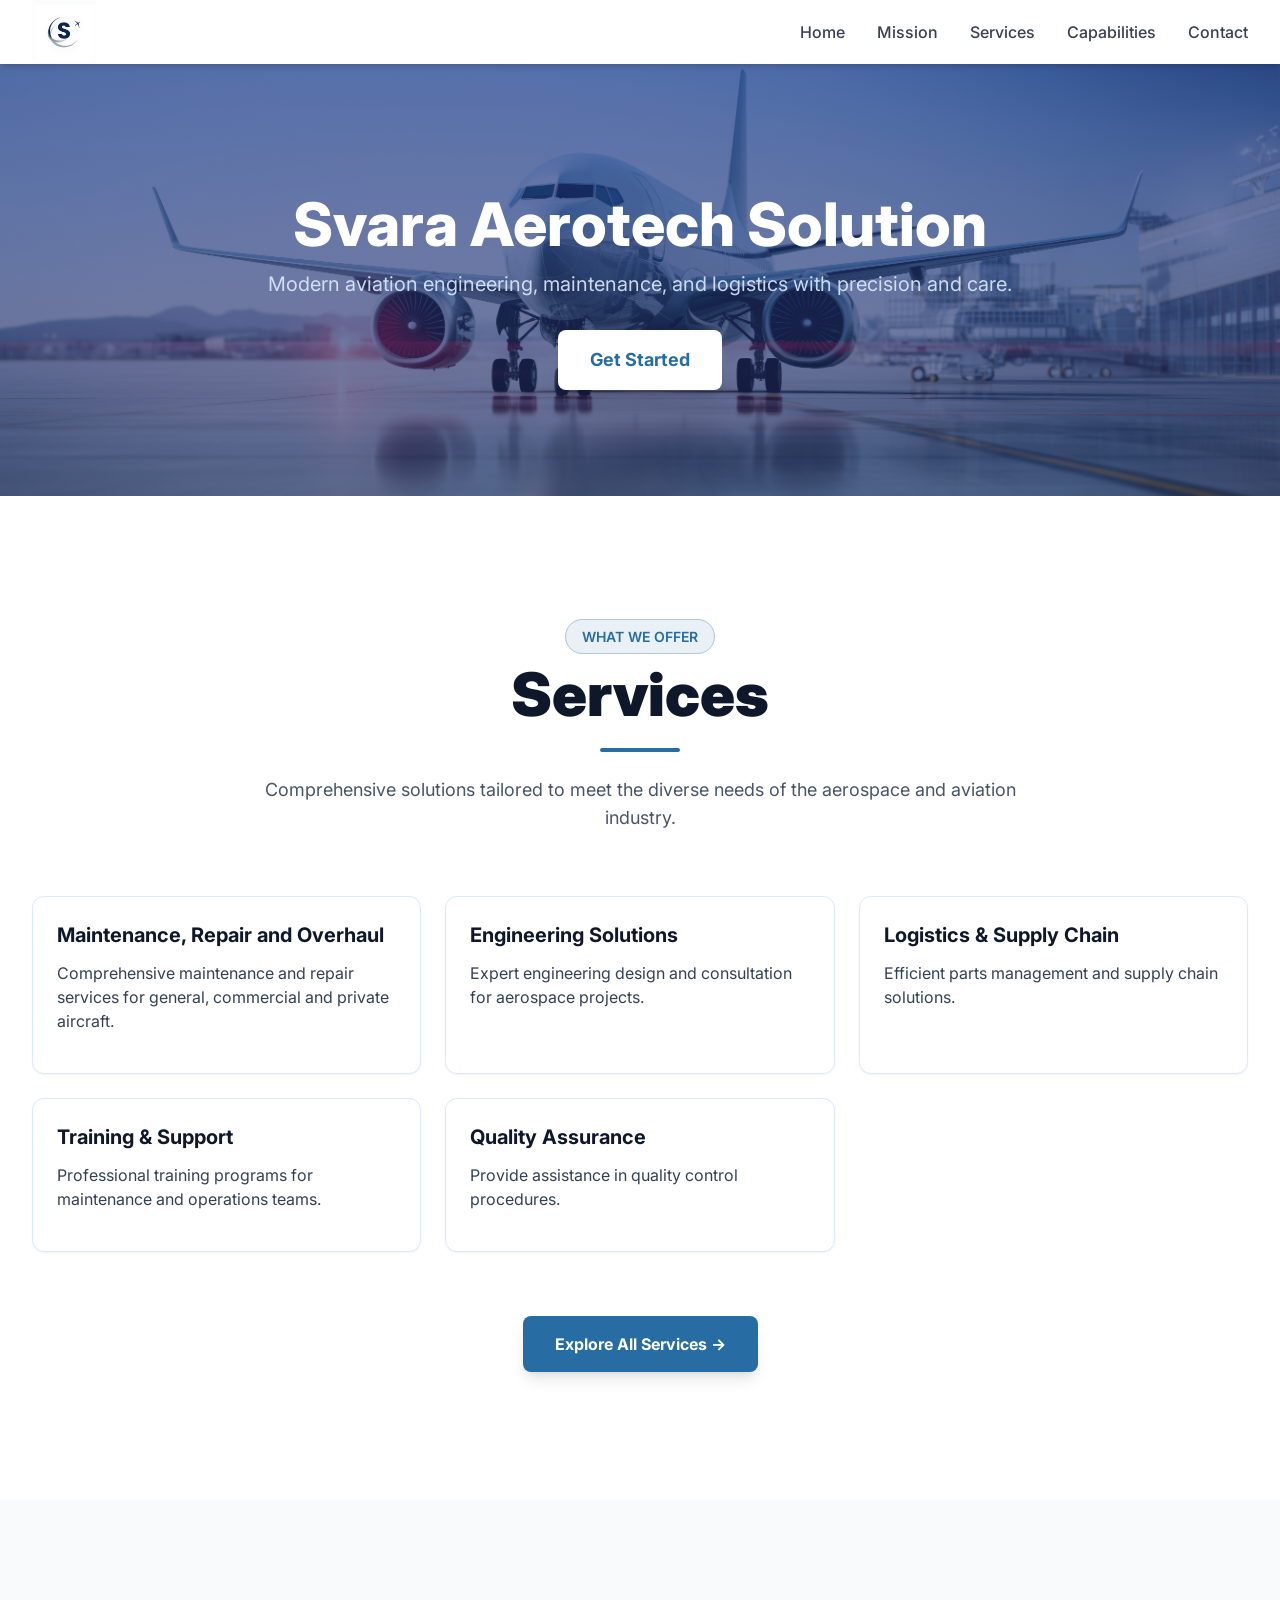
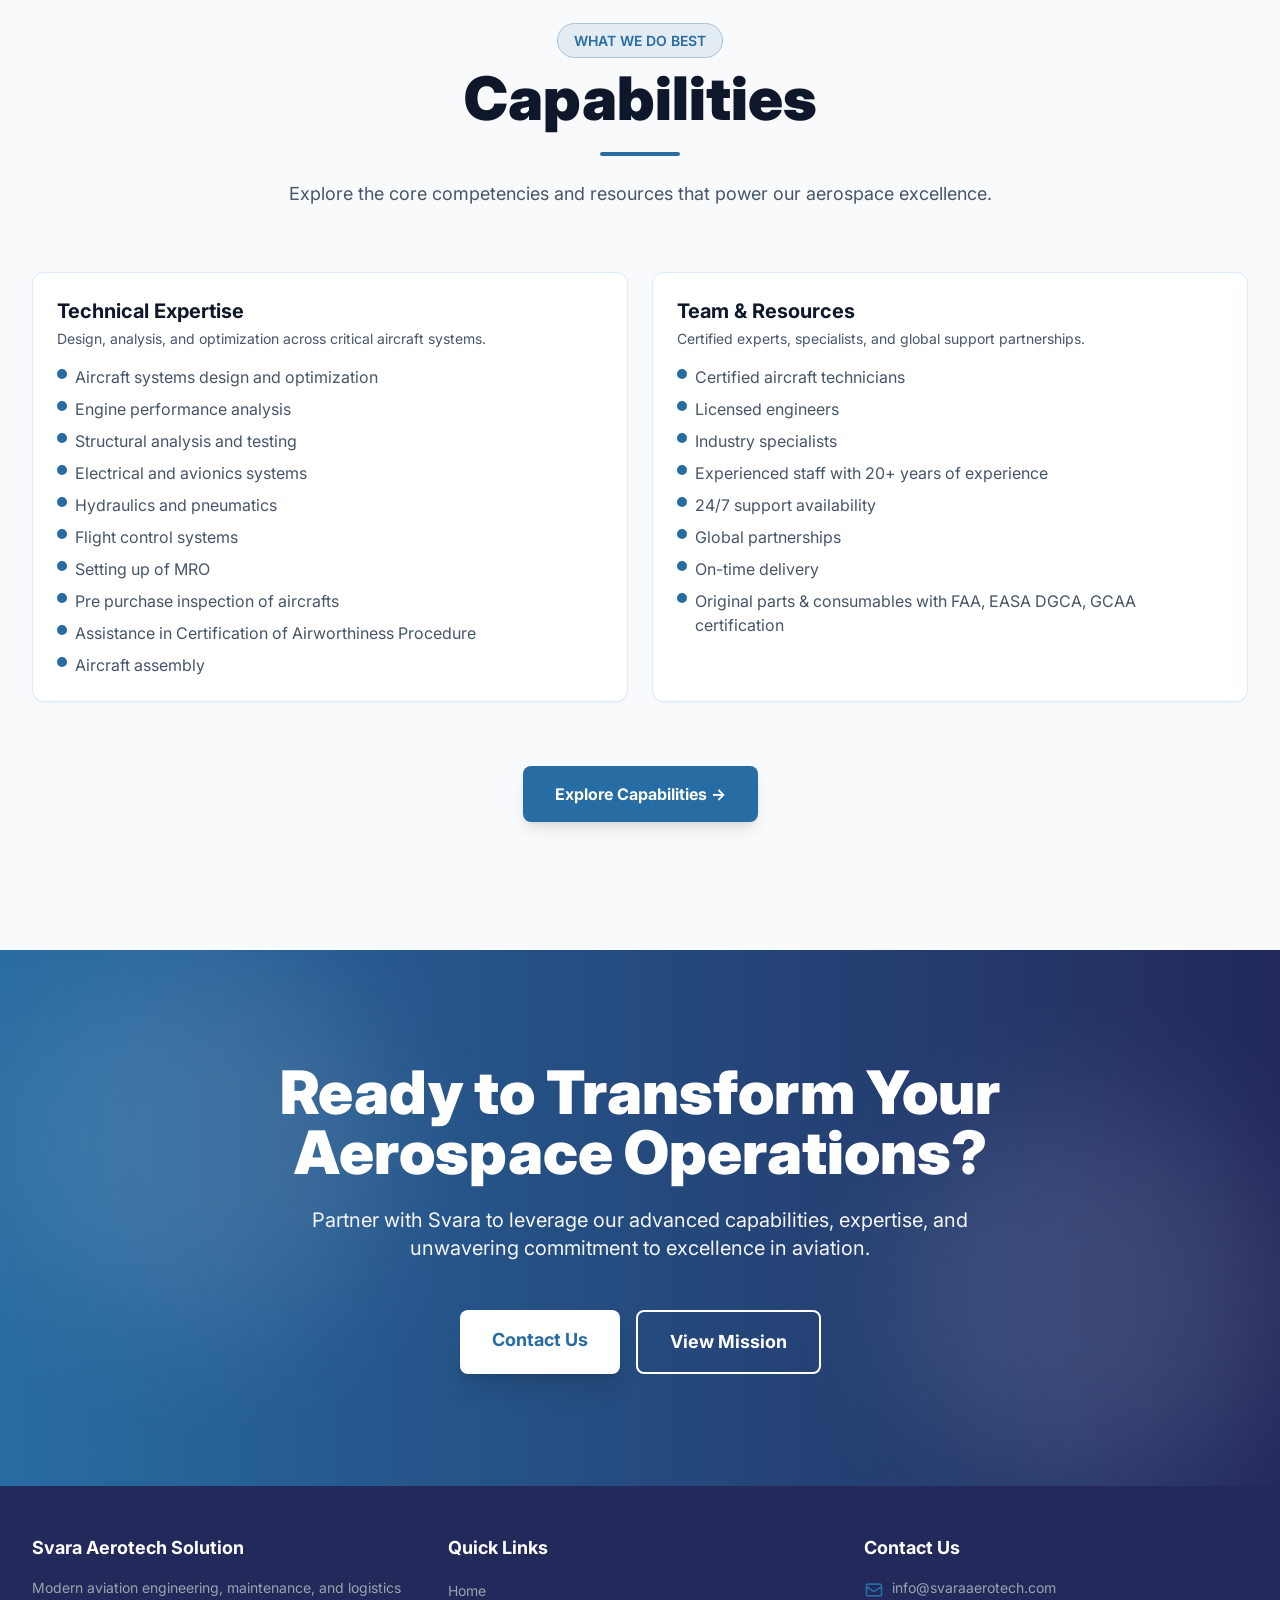
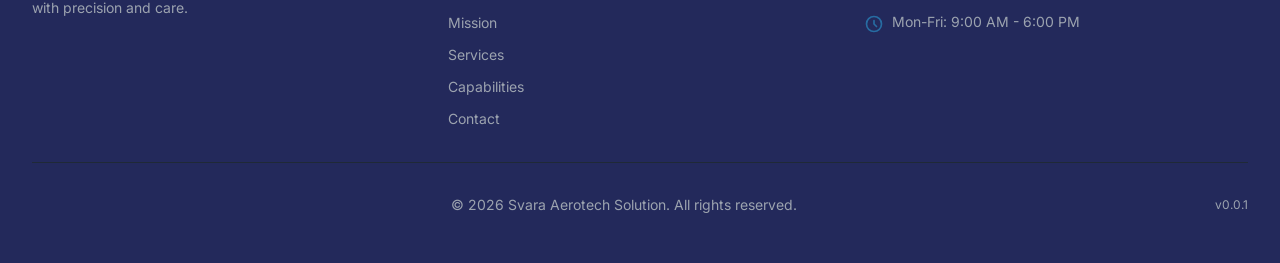
==== commit 7d02e0cc: "deploy: anks0801/svara_web@97a1de1a5a866306fe46da41a95f7c0ba62fa645" ====
--- a/index.html
+++ b/index.html
@@ -1 +1 @@
-<!DOCTYPE html><html lang="en"><head><meta charSet="utf-8"/><meta name="viewport" content="width=device-width"/><meta name="twitter:card" content="summary_large_image"/><meta name="twitter:site" content="@svaraaerotech"/><meta name="twitter:creator" content="@svaraaerotech"/><meta property="og:image" content="https://svaraaerotech.com/og-image.jpg"/><meta property="og:image:alt" content="Svara"/><meta property="og:image:type" content="image/jpeg"/><meta property="og:image:width" content="1200"/><meta property="og:image:height" content="630"/><meta property="og:locale" content="en_US"/><meta property="og:site_name" content="Svara"/><link rel="canonical" href="https://svaraaerotech.com"/><script type="application/ld+json">{"@context":"https://schema.org","@type":"Organization","name":"Svara Aerotech Solution","url":"https://svaraaerotech.com","logo":"https://svaraaerotech.com/svara-logo.png","description":"Modern aviation engineering, maintenance, and logistics with precision and care.","contactPoint":{"@type":"ContactPoint","telephone":"+1-XXX-XXX-XXXX","contactType":"Customer Service","email":"info@svaraaerotech.com"},"sameAs":["https://twitter.com/svaraaerotech"]}</script><title>Home | Svara</title><meta name="robots" content="index,follow"/><meta name="description" content="Svara Aerotech Solution - Leading provider of aerospace engineering, aircraft maintenance, and aviation consulting services with cutting-edge technology and industry expertise."/><meta property="og:title" content="Svara Aerotech Solution - Aviation Excellence"/><meta property="og:description" content="Premier aerospace engineering, aircraft maintenance, and aviation consulting services"/><meta property="og:url" content="https://svaraaerotech.com"/><meta property="og:type" content="website"/><meta name="next-head-count" content="21"/><link rel="preconnect" href="https://fonts.googleapis.com"/><link rel="preconnect" href="https://fonts.gstatic.com" crossorigin="anonymous"/><meta name="mobile-web-app-capable" content="yes"/><meta name="apple-mobile-web-app-capable" content="yes"/><meta name="apple-mobile-web-app-status-bar-style" content="black-translucent"/><meta name="apple-mobile-web-app-title" content="Svara"/><meta http-equiv="X-UA-Compatible" content="IE=edge"/><meta name="referrer" content="strict-origin-when-cross-origin"/><link rel="icon" href="/svara-logo.png"/><link rel="apple-touch-icon" href="/svara-logo.png"/><link rel="preload" href="/_next/static/css/270287fbd00c244a.css" as="style"/><link rel="stylesheet" href="/_next/static/css/270287fbd00c244a.css" data-n-g=""/><noscript data-n-css=""></noscript><script defer="" nomodule="" src="/_next/static/chunks/polyfills-42372ed130431b0a.js"></script><script src="/_next/static/chunks/webpack-ee7e63bc15b31913.js" defer=""></script><script src="/_next/static/chunks/framework-64ad27b21261a9ce.js" defer=""></script><script src="/_next/static/chunks/main-b3155a7ba04dc6f8.js" defer=""></script><script src="/_next/static/chunks/pages/_app-96d132b75cbc0d42.js" defer=""></script><script src="/_next/static/chunks/664-d254d21a6fe56bff.js" defer=""></script><script src="/_next/static/chunks/pages/index-a8defe07649ba1f4.js" defer=""></script><script src="/_next/static/_2YTBEaO50Uf2axEsh8lD/_buildManifest.js" defer=""></script><script src="/_next/static/_2YTBEaO50Uf2axEsh8lD/_ssgManifest.js" defer=""></script></head><body><div id="__next"><header class="bg-white shadow-md sticky top-0 z-50"><nav class="max-w-7xl mx-auto px-4 sm:px-6 lg:px-8"><div class="flex justify-between items-center h-16"><div class="flex-shrink-0 flex items-center gap-3"><a class="flex items-center gap-3 hover:opacity-80 transition" href="/"><img src="/svara-logo.png" alt="Svara Aerotech Logo" class="h-16 w-16"/></a></div><div class="hidden md:flex space-x-8"><a class="text-gray-700 hover:text-blue-600 font-medium transition" href="/">Home</a><a class="text-gray-700 hover:text-blue-600 font-medium transition" href="/mission">Mission</a><a class="text-gray-700 hover:text-blue-600 font-medium transition" href="/services">Services</a><a class="text-gray-700 hover:text-blue-600 font-medium transition" href="/capabilities">Capabilities</a><a class="text-gray-700 hover:text-blue-600 font-medium transition" href="/contact">Contact</a></div><div class="md:hidden"><button class="inline-flex items-center justify-center p-2 rounded-md text-gray-700 hover:text-blue-600 hover:bg-gray-100 focus:outline-none" aria-expanded="false" aria-label="Toggle menu"><svg class="h-6 w-6" xmlns="http://www.w3.org/2000/svg" fill="none" viewBox="0 0 24 24" stroke="currentColor"><path stroke-linecap="round" stroke-linejoin="round" stroke-width="2" d="M4 6h16M4 12h16M4 18h16"></path></svg></button></div></div></nav></header><main class="bg-white"><section class="relative flex items-center justify-center min-h-[56vh] md:min-h-[48vh] py-16 md:py-24 text-center px-6 bg-gradient-to-b from-blue-900 to-blue-800" aria-label="Welcome to Svara"><div class="absolute inset-0 pointer-events-none"><img src="/airplane-with-wings-engine.jpg" alt="" aria-hidden="true" class="w-full h-full object-cover opacity-8"/><div class="absolute inset-0 bg-gradient-to-b from-blue-900/70 to-blue-800/60"></div></div><div class="relative z-10 max-w-4xl px-4"><h1 class="mt-6 text-4xl sm:text-5xl md:text-6xl font-extrabold text-white leading-tight">Svara Aerotech Solution</h1><p class="mt-4 text-base sm:text-lg md:text-xl text-blue-100/90 max-w-4xl mx-auto">Modern aviation engineering, maintenance, and logistics with precision and care.</p><div class="mt-8"><a class="inline-block bg-white text-blue-600 px-8 py-4 rounded-lg font-bold text-lg hover:bg-blue-50 transition duration-300 shadow-xl hover:shadow-2xl transform hover:scale-105" href="/contact">Get Started</a></div></div></section><section class="py-24 md:py-32 bg-white relative overflow-hidden"><div class="max-w-7xl mx-auto px-4 sm:px-6 lg:px-8"><div class="mb-16 text-center"><div class="inline-block mb-4"><span class="px-4 py-2 bg-blue-500/10 border border-blue-400/30 rounded-full text-blue-700 text-sm font-semibold">WHAT WE OFFER</span></div><h2 class="text-4xl md:text-6xl font-black text-slate-900 mb-6">Services</h2><div class="w-20 h-1 bg-gradient-to-r from-blue-400 to-blue-500 rounded-full mx-auto"></div><p class="text-lg text-slate-600 max-w-3xl mt-6 mx-auto">Comprehensive solutions tailored to meet the diverse needs of the aerospace and aviation industry.</p></div><div class="grid grid-cols-1 md:grid-cols-2 lg:grid-cols-3 gap-6"><div class="relative overflow-hidden rounded-xl border border-blue-100 bg-white shadow-sm hover:shadow-lg hover:border-blue-300 hover:scale-[1.02] transition-all duration-300 p-6"><h3 class="text-xl font-bold text-slate-900 mb-3">Maintenance, Repair and Overhaul</h3><p class="text-slate-700 mb-4">Comprehensive maintenance and repair services for general, commercial and private aircraft.</p></div><div class="relative overflow-hidden rounded-xl border border-blue-100 bg-white shadow-sm hover:shadow-lg hover:border-blue-300 hover:scale-[1.02] transition-all duration-300 p-6"><h3 class="text-xl font-bold text-slate-900 mb-3">Engineering Solutions</h3><p class="text-slate-700 mb-4">Expert engineering design and consultation for aerospace projects.</p></div><div class="relative overflow-hidden rounded-xl border border-blue-100 bg-white shadow-sm hover:shadow-lg hover:border-blue-300 hover:scale-[1.02] transition-all duration-300 p-6"><h3 class="text-xl font-bold text-slate-900 mb-3">Logistics &amp; Supply Chain</h3><p class="text-slate-700 mb-4">Efficient parts management and supply chain solutions.</p></div><div class="relative overflow-hidden rounded-xl border border-blue-100 bg-white shadow-sm hover:shadow-lg hover:border-blue-300 hover:scale-[1.02] transition-all duration-300 p-6"><h3 class="text-xl font-bold text-slate-900 mb-3">Training &amp; Support</h3><p class="text-slate-700 mb-4">Professional training programs for maintenance and operations teams.</p></div><div class="relative overflow-hidden rounded-xl border border-blue-100 bg-white shadow-sm hover:shadow-lg hover:border-blue-300 hover:scale-[1.02] transition-all duration-300 p-6"><h3 class="text-xl font-bold text-slate-900 mb-3">Quality Assurance</h3><p class="text-slate-700 mb-4">Provide assistance in quality control procedures.</p></div></div><div class="text-center mt-16"><a class="inline-flex items-center px-8 py-4 bg-gradient-to-r from-blue-500 to-blue-600 text-white font-bold rounded-lg hover:from-blue-600 hover:to-blue-700 transition duration-300 shadow-lg hover:shadow-blue-500/20" href="/services">Explore All Services →</a></div></div></section><section class="py-24 md:py-32 bg-gray-50 relative overflow-hidden"><div class="max-w-7xl mx-auto px-4 sm:px-6 lg:px-8"><div class="mb-16 text-center"><div class="inline-block mb-4"><span class="px-4 py-2 bg-blue-500/10 border border-blue-400/30 rounded-full text-blue-700 text-sm font-semibold">WHAT WE DO BEST</span></div><h2 class="text-4xl md:text-6xl font-black text-slate-900 mb-6">Capabilities</h2><div class="w-20 h-1 bg-gradient-to-r from-blue-400 to-blue-500 rounded-full mx-auto"></div><p class="text-lg text-slate-600 max-w-3xl mt-6 mx-auto">Explore the core competencies and resources that power our aerospace excellence.</p></div><div class="grid grid-cols-1 md:grid-cols-2 gap-6"><div class="relative overflow-hidden rounded-xl border border-blue-100 bg-white shadow-sm hover:shadow-lg hover:border-blue-300 hover:scale-[1.02] transition-all duration-300 p-6"><div class="flex items-center mb-4"><div><h3 class="text-xl font-bold text-slate-900">Technical Expertise</h3><p class="text-slate-600 text-sm mt-1">Design, analysis, and optimization across critical aircraft systems.</p></div></div><ul class="space-y-2"><li class="flex items-start gap-2 text-slate-600"><span class="mt-1 inline-block w-2.5 h-2.5 bg-blue-600 rounded-full flex-shrink-0"></span><span>Aircraft systems design and optimization</span></li><li class="flex items-start gap-2 text-slate-600"><span class="mt-1 inline-block w-2.5 h-2.5 bg-blue-600 rounded-full flex-shrink-0"></span><span>Engine performance analysis</span></li><li class="flex items-start gap-2 text-slate-600"><span class="mt-1 inline-block w-2.5 h-2.5 bg-blue-600 rounded-full flex-shrink-0"></span><span>Structural analysis and testing</span></li><li class="flex items-start gap-2 text-slate-600"><span class="mt-1 inline-block w-2.5 h-2.5 bg-blue-600 rounded-full flex-shrink-0"></span><span>Electrical and avionics systems</span></li><li class="flex items-start gap-2 text-slate-600"><span class="mt-1 inline-block w-2.5 h-2.5 bg-blue-600 rounded-full flex-shrink-0"></span><span>Hydraulics and pneumatics</span></li><li class="flex items-start gap-2 text-slate-600"><span class="mt-1 inline-block w-2.5 h-2.5 bg-blue-600 rounded-full flex-shrink-0"></span><span>Flight control systems</span></li><li class="flex items-start gap-2 text-slate-600"><span class="mt-1 inline-block w-2.5 h-2.5 bg-blue-600 rounded-full flex-shrink-0"></span><span>Setting up of MRO</span></li><li class="flex items-start gap-2 text-slate-600"><span class="mt-1 inline-block w-2.5 h-2.5 bg-blue-600 rounded-full flex-shrink-0"></span><span>Pre purchase inspection of aircrafts</span></li><li class="flex items-start gap-2 text-slate-600"><span class="mt-1 inline-block w-2.5 h-2.5 bg-blue-600 rounded-full flex-shrink-0"></span><span>Assistance in Certification of Airworthiness Procedure</span></li><li class="flex items-start gap-2 text-slate-600"><span class="mt-1 inline-block w-2.5 h-2.5 bg-blue-600 rounded-full flex-shrink-0"></span><span>Aircraft assembly</span></li></ul></div><div class="relative overflow-hidden rounded-xl border border-blue-100 bg-white shadow-sm hover:shadow-lg hover:border-blue-300 hover:scale-[1.02] transition-all duration-300 p-6"><div class="flex items-center mb-4"><div><h3 class="text-xl font-bold text-slate-900">Team &amp; Resources</h3><p class="text-slate-600 text-sm mt-1">Certified experts, specialists, and global support partnerships.</p></div></div><ul class="space-y-2"><li class="flex items-start gap-2 text-slate-600"><span class="mt-1 inline-block w-2.5 h-2.5 bg-blue-600 rounded-full flex-shrink-0"></span><span>Certified aircraft technicians</span></li><li class="flex items-start gap-2 text-slate-600"><span class="mt-1 inline-block w-2.5 h-2.5 bg-blue-600 rounded-full flex-shrink-0"></span><span>Licensed engineers</span></li><li class="flex items-start gap-2 text-slate-600"><span class="mt-1 inline-block w-2.5 h-2.5 bg-blue-600 rounded-full flex-shrink-0"></span><span>Industry specialists</span></li><li class="flex items-start gap-2 text-slate-600"><span class="mt-1 inline-block w-2.5 h-2.5 bg-blue-600 rounded-full flex-shrink-0"></span><span>Experienced staff with 20+ years of experience</span></li><li class="flex items-start gap-2 text-slate-600"><span class="mt-1 inline-block w-2.5 h-2.5 bg-blue-600 rounded-full flex-shrink-0"></span><span>24/7 support availability</span></li><li class="flex items-start gap-2 text-slate-600"><span class="mt-1 inline-block w-2.5 h-2.5 bg-blue-600 rounded-full flex-shrink-0"></span><span>Global partnerships</span></li><li class="flex items-start gap-2 text-slate-600"><span class="mt-1 inline-block w-2.5 h-2.5 bg-blue-600 rounded-full flex-shrink-0"></span><span>On-time delivery</span></li><li class="flex items-start gap-2 text-slate-600"><span class="mt-1 inline-block w-2.5 h-2.5 bg-blue-600 rounded-full flex-shrink-0"></span><span>Original parts &amp; consumables with FAA, EASA DGCA, GCAA certification</span></li></ul></div></div><div class="text-center mt-16"><a class="inline-flex items-center px-8 py-4 bg-gradient-to-r from-blue-500 to-blue-600 text-white font-bold rounded-lg hover:from-blue-600 hover:to-blue-700 transition duration-300 shadow-lg hover:shadow-blue-500/20" href="/capabilities">Explore Capabilities →</a></div></div></section><section class="py-20 md:py-28 relative overflow-hidden bg-gradient-to-r from-blue-500 via-blue-400 to-blue-600"><div class="absolute inset-0 opacity-10"><div class="absolute top-0 left-0 w-96 h-96 bg-white rounded-full blur-3xl"></div><div class="absolute bottom-0 right-0 w-96 h-96 bg-white rounded-full blur-3xl"></div></div><div class="max-w-5xl mx-auto px-4 sm:px-6 lg:px-8 text-center relative z-10"><h2 class="text-4xl md:text-6xl font-black text-white mb-6">Ready to Transform Your Aerospace Operations?</h2><p class="text-lg md:text-xl text-white/95 mb-12 max-w-3xl mx-auto leading-relaxed">Partner with Svara to leverage our advanced capabilities, expertise, and unwavering commitment to excellence in aviation.</p><div class="flex flex-col sm:flex-row gap-4 justify-center"><a class="inline-block bg-white text-blue-600 px-8 py-4 rounded-lg font-bold text-lg hover:bg-gray-50 transition duration-300 shadow-xl" href="/contact">Contact Us</a><a class="inline-block border-2 border-white text-white px-8 py-4 rounded-lg font-bold text-lg hover:bg-white/10 transition duration-300" href="/mission">View Mission</a></div></div></section></main><footer class="bg-gray-900 text-white"><div class="max-w-7xl mx-auto px-4 sm:px-6 lg:px-8 py-12"><div class="grid grid-cols-1 md:grid-cols-3 gap-8 mb-8"><div><h3 class="text-lg font-bold mb-4">Svara Aerotech Solution</h3><p class="text-gray-400 text-sm mb-4">Modern aviation engineering, maintenance, and logistics with precision and care.</p></div><div><h3 class="text-lg font-bold mb-4">Quick Links</h3><ul class="space-y-2"><li><a class="text-gray-400 hover:text-white transition text-sm" href="/">Home</a></li><li><a class="text-gray-400 hover:text-white transition text-sm" href="/mission">Mission</a></li><li><a class="text-gray-400 hover:text-white transition text-sm" href="/services">Services</a></li><li><a class="text-gray-400 hover:text-white transition text-sm" href="/capabilities">Capabilities</a></li><li><a class="text-gray-400 hover:text-white transition text-sm" href="/contact">Contact</a></li></ul></div><div><h3 class="text-lg font-bold mb-4">Contact Us</h3><ul class="space-y-3"><li class="flex items-start gap-2"><svg class="w-5 h-5 text-blue-400 flex-shrink-0 mt-0.5" fill="none" stroke="currentColor" viewBox="0 0 24 24"><path stroke-linecap="round" stroke-linejoin="round" stroke-width="2" d="M3 8l7.89 5.26a2 2 0 002.22 0L21 8M5 19h14a2 2 0 002-2V7a2 2 0 00-2-2H5a2 2 0 00-2 2v10a2 2 0 002 2z"></path></svg><a href="mailto:info@svaraaerotech.com" class="text-gray-400 hover:text-white transition text-sm">info@svaraaerotech.com</a></li><li class="flex items-start gap-2"><svg class="w-5 h-5 text-blue-400 flex-shrink-0 mt-0.5" fill="none" stroke="currentColor" viewBox="0 0 24 24"><path stroke-linecap="round" stroke-linejoin="round" stroke-width="2" d="M12 8v4l3 3m6-3a9 9 0 11-18 0 9 9 0 0118 0z"></path></svg><span class="text-gray-400 text-sm">Mon-Fri: 9:00 AM - 6:00 PM</span></li></ul></div></div><div class="border-t border-gray-800 pt-8"><div class="flex flex-col md:flex-row justify-between items-center text-gray-400 text-sm"><div></div> <p>© <!-- -->2026<!-- --> Svara Aerotech Solution. All rights reserved.</p><span class="mt-2 md:mt-0 text-xs">v0.0.1</span></div></div></div></footer></div><script id="__NEXT_DATA__" type="application/json">{"props":{"pageProps":{}},"page":"/","query":{},"buildId":"_2YTBEaO50Uf2axEsh8lD","nextExport":true,"autoExport":true,"isFallback":false,"scriptLoader":[]}</script></body></html>+<!DOCTYPE html><html lang="en"><head><meta charSet="utf-8"/><meta name="viewport" content="width=device-width"/><meta name="twitter:card" content="summary_large_image"/><meta name="twitter:site" content="@svaraaerotech"/><meta name="twitter:creator" content="@svaraaerotech"/><meta property="og:image" content="https://svaraaerotech.com/og-image.jpg"/><meta property="og:image:alt" content="Svara"/><meta property="og:image:type" content="image/jpeg"/><meta property="og:image:width" content="1200"/><meta property="og:image:height" content="630"/><meta property="og:locale" content="en_US"/><meta property="og:site_name" content="Svara"/><link rel="canonical" href="https://svaraaerotech.com"/><script type="application/ld+json">{"@context":"https://schema.org","@type":"Organization","name":"Svara Aerotech Solution","url":"https://svaraaerotech.com","logo":"https://svaraaerotech.com/svara-logo.png","description":"Modern aviation engineering, maintenance, and logistics with precision and care.","contactPoint":{"@type":"ContactPoint","telephone":"+1-XXX-XXX-XXXX","contactType":"Customer Service","email":"info@svaraaerotech.com"},"sameAs":["https://twitter.com/svaraaerotech"]}</script><title>Home | Svara</title><meta name="robots" content="index,follow"/><meta name="description" content="Svara Aerotech Solution - Leading provider of aerospace engineering, aircraft maintenance, and aviation consulting services with cutting-edge technology and industry expertise."/><meta property="og:title" content="Svara Aerotech Solution - Aviation Excellence"/><meta property="og:description" content="Premier aerospace engineering, aircraft maintenance, and aviation consulting services"/><meta property="og:url" content="https://svaraaerotech.com"/><meta property="og:type" content="website"/><meta name="next-head-count" content="21"/><link rel="preconnect" href="https://fonts.googleapis.com"/><link rel="preconnect" href="https://fonts.gstatic.com" crossorigin="anonymous"/><meta name="mobile-web-app-capable" content="yes"/><meta name="apple-mobile-web-app-capable" content="yes"/><meta name="apple-mobile-web-app-status-bar-style" content="black-translucent"/><meta name="apple-mobile-web-app-title" content="Svara"/><meta http-equiv="X-UA-Compatible" content="IE=edge"/><meta name="referrer" content="strict-origin-when-cross-origin"/><link rel="icon" href="/svara-logo.png"/><link rel="apple-touch-icon" href="/svara-logo.png"/><link rel="preload" href="/_next/static/css/bd0562704e297aa7.css" as="style"/><link rel="stylesheet" href="/_next/static/css/bd0562704e297aa7.css" data-n-g=""/><noscript data-n-css=""></noscript><script defer="" nomodule="" src="/_next/static/chunks/polyfills-42372ed130431b0a.js"></script><script src="/_next/static/chunks/webpack-ee7e63bc15b31913.js" defer=""></script><script src="/_next/static/chunks/framework-64ad27b21261a9ce.js" defer=""></script><script src="/_next/static/chunks/main-b3155a7ba04dc6f8.js" defer=""></script><script src="/_next/static/chunks/pages/_app-96d132b75cbc0d42.js" defer=""></script><script src="/_next/static/chunks/664-d254d21a6fe56bff.js" defer=""></script><script src="/_next/static/chunks/pages/index-ca383359ec64604c.js" defer=""></script><script src="/_next/static/aosv6aUZ-jiLpbJ9kib47/_buildManifest.js" defer=""></script><script src="/_next/static/aosv6aUZ-jiLpbJ9kib47/_ssgManifest.js" defer=""></script></head><body><div id="__next"><header class="bg-white shadow-md sticky top-0 z-50"><nav class="max-w-7xl mx-auto px-4 sm:px-6 lg:px-8"><div class="flex justify-between items-center h-16"><div class="flex-shrink-0 flex items-center gap-3"><a class="flex items-center gap-3 hover:opacity-80 transition" href="/"><img src="/svara-logo.png" alt="Svara Aerotech Logo" class="h-16 w-16"/></a></div><div class="hidden md:flex space-x-8"><a class="text-gray-700 hover:text-blue-600 font-medium transition" href="/">Home</a><a class="text-gray-700 hover:text-blue-600 font-medium transition" href="/mission">Mission</a><a class="text-gray-700 hover:text-blue-600 font-medium transition" href="/services">Services</a><a class="text-gray-700 hover:text-blue-600 font-medium transition" href="/capabilities">Capabilities</a><a class="text-gray-700 hover:text-blue-600 font-medium transition" href="/contact">Contact</a></div><div class="md:hidden"><button class="inline-flex items-center justify-center p-2 rounded-md text-gray-700 hover:text-blue-600 hover:bg-gray-100 focus:outline-none" aria-expanded="false" aria-label="Toggle menu"><svg class="h-6 w-6" xmlns="http://www.w3.org/2000/svg" fill="none" viewBox="0 0 24 24" stroke="currentColor"><path stroke-linecap="round" stroke-linejoin="round" stroke-width="2" d="M4 6h16M4 12h16M4 18h16"></path></svg></button></div></div></nav></header><main class="bg-white"><section class="relative flex items-center justify-center min-h-[56vh] md:min-h-[48vh] py-16 md:py-24 text-center px-6 bg-gradient-to-b from-blue-900 to-blue-800" aria-label="Welcome to Svara"><div class="absolute inset-0 pointer-events-none"><img src="/airplane-with-wings-engine.jpg" alt="" aria-hidden="true" class="w-full h-full object-cover opacity-8"/><div class="absolute inset-0 bg-gradient-to-b from-blue-900/70 to-blue-800/60"></div></div><div class="relative z-10 max-w-4xl px-4"><h1 class="mt-6 text-4xl sm:text-5xl md:text-6xl font-extrabold text-white leading-tight">Svara Aerotech Solution</h1><p class="mt-4 text-base sm:text-lg md:text-xl text-blue-100/90 max-w-4xl mx-auto">Modern aviation engineering, maintenance, and logistics with precision and care.</p><div class="mt-8"><a class="inline-block bg-white text-blue-600 px-8 py-4 rounded-lg font-bold text-lg hover:bg-blue-50 transition duration-300 shadow-xl hover:shadow-2xl transform hover:scale-105" href="/contact">Get Started</a></div></div></section><section class="py-24 md:py-32 bg-white relative overflow-hidden"><div class="max-w-7xl mx-auto px-4 sm:px-6 lg:px-8"><div class="mb-16 text-center"><div class="inline-block mb-4"><span class="px-4 py-2 bg-blue-500/10 border border-blue-400/30 rounded-full text-blue-700 text-sm font-semibold">WHAT WE OFFER</span></div><h2 class="text-4xl md:text-6xl font-black text-slate-900 mb-6">Services</h2><div class="w-20 h-1 bg-gradient-to-r from-blue-400 to-blue-500 rounded-full mx-auto"></div><p class="text-lg text-slate-600 max-w-3xl mt-6 mx-auto">Comprehensive solutions tailored to meet the diverse needs of the aerospace and aviation industry.</p></div><div class="grid grid-cols-1 md:grid-cols-2 lg:grid-cols-3 gap-6"><div class="relative overflow-hidden rounded-xl border border-blue-100 bg-white shadow-sm hover:shadow-lg hover:border-blue-300 hover:scale-[1.02] transition-all duration-300 p-6"><h3 class="text-xl font-bold text-slate-900 mb-3">Maintenance, Repair and Overhaul</h3><p class="text-slate-700 mb-4">Comprehensive maintenance and repair services for general, commercial and private aircraft.</p></div><div class="relative overflow-hidden rounded-xl border border-blue-100 bg-white shadow-sm hover:shadow-lg hover:border-blue-300 hover:scale-[1.02] transition-all duration-300 p-6"><h3 class="text-xl font-bold text-slate-900 mb-3">Engineering Solutions</h3><p class="text-slate-700 mb-4">Expert engineering design and consultation for aerospace projects.</p></div><div class="relative overflow-hidden rounded-xl border border-blue-100 bg-white shadow-sm hover:shadow-lg hover:border-blue-300 hover:scale-[1.02] transition-all duration-300 p-6"><h3 class="text-xl font-bold text-slate-900 mb-3">Logistics &amp; Supply Chain</h3><p class="text-slate-700 mb-4">Efficient parts management and supply chain solutions.</p></div><div class="relative overflow-hidden rounded-xl border border-blue-100 bg-white shadow-sm hover:shadow-lg hover:border-blue-300 hover:scale-[1.02] transition-all duration-300 p-6"><h3 class="text-xl font-bold text-slate-900 mb-3">Training &amp; Support</h3><p class="text-slate-700 mb-4">Professional training programs for maintenance and operations teams.</p></div><div class="relative overflow-hidden rounded-xl border border-blue-100 bg-white shadow-sm hover:shadow-lg hover:border-blue-300 hover:scale-[1.02] transition-all duration-300 p-6"><h3 class="text-xl font-bold text-slate-900 mb-3">Quality Assurance</h3><p class="text-slate-700 mb-4">Provide assistance in quality control procedures.</p></div></div><div class="text-center mt-16"><a class="inline-flex items-center px-8 py-4 bg-gradient-to-r from-blue-500 to-blue-600 text-white font-bold rounded-lg hover:from-blue-600 hover:to-blue-700 transition duration-300 shadow-lg hover:shadow-blue-500/20" href="/services">Explore All Services →</a></div></div></section><section class="py-24 md:py-32 bg-gray-50 relative overflow-hidden"><div class="max-w-7xl mx-auto px-4 sm:px-6 lg:px-8"><div class="mb-16 text-center"><div class="inline-block mb-4"><span class="px-4 py-2 bg-blue-500/10 border border-blue-400/30 rounded-full text-blue-700 text-sm font-semibold">WHAT WE DO BEST</span></div><h2 class="text-4xl md:text-6xl font-black text-slate-900 mb-6">Capabilities</h2><div class="w-20 h-1 bg-gradient-to-r from-blue-400 to-blue-500 rounded-full mx-auto"></div><p class="text-lg text-slate-600 max-w-3xl mt-6 mx-auto">Explore the core competencies and resources that power our aerospace excellence.</p></div><div class="grid grid-cols-1 md:grid-cols-2 gap-6"><div class="relative overflow-hidden rounded-xl border border-blue-100 bg-white shadow-sm hover:shadow-lg hover:border-blue-300 hover:scale-[1.02] transition-all duration-300 p-6"><div class="flex items-center mb-4"><div><h3 class="text-xl font-bold text-slate-900">Technical Expertise</h3><p class="text-slate-600 text-sm mt-1">Design, analysis, and optimization across critical aircraft systems.</p></div></div><ul class="space-y-2"><li class="flex items-start gap-2 text-slate-600"><span class="mt-1 inline-block w-2.5 h-2.5 bg-blue-600 rounded-full flex-shrink-0"></span><span>Aircraft systems design and optimization</span></li><li class="flex items-start gap-2 text-slate-600"><span class="mt-1 inline-block w-2.5 h-2.5 bg-blue-600 rounded-full flex-shrink-0"></span><span>Engine performance analysis</span></li><li class="flex items-start gap-2 text-slate-600"><span class="mt-1 inline-block w-2.5 h-2.5 bg-blue-600 rounded-full flex-shrink-0"></span><span>Structural analysis and testing</span></li><li class="flex items-start gap-2 text-slate-600"><span class="mt-1 inline-block w-2.5 h-2.5 bg-blue-600 rounded-full flex-shrink-0"></span><span>Electrical and avionics systems</span></li><li class="flex items-start gap-2 text-slate-600"><span class="mt-1 inline-block w-2.5 h-2.5 bg-blue-600 rounded-full flex-shrink-0"></span><span>Hydraulics and pneumatics</span></li><li class="flex items-start gap-2 text-slate-600"><span class="mt-1 inline-block w-2.5 h-2.5 bg-blue-600 rounded-full flex-shrink-0"></span><span>Flight control systems</span></li><li class="flex items-start gap-2 text-slate-600"><span class="mt-1 inline-block w-2.5 h-2.5 bg-blue-600 rounded-full flex-shrink-0"></span><span>Setting up of MRO</span></li><li class="flex items-start gap-2 text-slate-600"><span class="mt-1 inline-block w-2.5 h-2.5 bg-blue-600 rounded-full flex-shrink-0"></span><span>Pre purchase inspection of aircrafts</span></li><li class="flex items-start gap-2 text-slate-600"><span class="mt-1 inline-block w-2.5 h-2.5 bg-blue-600 rounded-full flex-shrink-0"></span><span>Assistance in Certification of Airworthiness Procedure</span></li><li class="flex items-start gap-2 text-slate-600"><span class="mt-1 inline-block w-2.5 h-2.5 bg-blue-600 rounded-full flex-shrink-0"></span><span>Aircraft assembly</span></li></ul></div><div class="relative overflow-hidden rounded-xl border border-blue-100 bg-white shadow-sm hover:shadow-lg hover:border-blue-300 hover:scale-[1.02] transition-all duration-300 p-6"><div class="flex items-center mb-4"><div><h3 class="text-xl font-bold text-slate-900">Team &amp; Resources</h3><p class="text-slate-600 text-sm mt-1">Certified experts, specialists, and global support partnerships.</p></div></div><ul class="space-y-2"><li class="flex items-start gap-2 text-slate-600"><span class="mt-1 inline-block w-2.5 h-2.5 bg-blue-600 rounded-full flex-shrink-0"></span><span>Certified aircraft technicians</span></li><li class="flex items-start gap-2 text-slate-600"><span class="mt-1 inline-block w-2.5 h-2.5 bg-blue-600 rounded-full flex-shrink-0"></span><span>Licensed engineers</span></li><li class="flex items-start gap-2 text-slate-600"><span class="mt-1 inline-block w-2.5 h-2.5 bg-blue-600 rounded-full flex-shrink-0"></span><span>Industry specialists</span></li><li class="flex items-start gap-2 text-slate-600"><span class="mt-1 inline-block w-2.5 h-2.5 bg-blue-600 rounded-full flex-shrink-0"></span><span>Experienced staff with 20+ years of experience</span></li><li class="flex items-start gap-2 text-slate-600"><span class="mt-1 inline-block w-2.5 h-2.5 bg-blue-600 rounded-full flex-shrink-0"></span><span>24/7 support availability</span></li><li class="flex items-start gap-2 text-slate-600"><span class="mt-1 inline-block w-2.5 h-2.5 bg-blue-600 rounded-full flex-shrink-0"></span><span>Global partnerships</span></li><li class="flex items-start gap-2 text-slate-600"><span class="mt-1 inline-block w-2.5 h-2.5 bg-blue-600 rounded-full flex-shrink-0"></span><span>On-time delivery</span></li><li class="flex items-start gap-2 text-slate-600"><span class="mt-1 inline-block w-2.5 h-2.5 bg-blue-600 rounded-full flex-shrink-0"></span><span>Original parts &amp; consumables with FAA, EASA DGCA, GCAA certification</span></li></ul></div></div><div class="text-center mt-16"><a class="inline-flex items-center px-8 py-4 bg-gradient-to-r from-blue-500 to-blue-600 text-white font-bold rounded-lg hover:from-blue-600 hover:to-blue-700 transition duration-300 shadow-lg hover:shadow-blue-500/20" href="/capabilities">Explore Capabilities →</a></div></div></section><section class="py-20 md:py-28 relative overflow-hidden bg-gradient-to-r from-blue-600 to-blue-800"><div class="absolute inset-0 opacity-10"><div class="absolute top-0 left-0 w-96 h-96 bg-white rounded-full blur-3xl"></div><div class="absolute bottom-0 right-0 w-96 h-96 bg-white rounded-full blur-3xl"></div></div><div class="max-w-5xl mx-auto px-4 sm:px-6 lg:px-8 text-center relative z-10"><h2 class="text-4xl md:text-6xl font-black text-white mb-6">Ready to Transform Your Aerospace Operations?</h2><p class="text-lg md:text-xl text-white/95 mb-12 max-w-3xl mx-auto leading-relaxed">Partner with Svara to leverage our advanced capabilities, expertise, and unwavering commitment to excellence in aviation.</p><div class="flex flex-col sm:flex-row gap-4 justify-center"><a class="inline-block bg-white text-blue-600 px-8 py-4 rounded-lg font-bold text-lg hover:bg-gray-50 transition duration-300 shadow-xl" href="/contact">Contact Us</a><a class="inline-block border-2 border-white text-white px-8 py-4 rounded-lg font-bold text-lg hover:bg-white/10 transition duration-300" href="/mission">View Mission</a></div></div></section></main><footer class="bg-blue-800 text-white"><div class="max-w-7xl mx-auto px-4 sm:px-6 lg:px-8 py-12"><div class="grid grid-cols-1 md:grid-cols-3 gap-8 mb-8"><div><h3 class="text-lg font-bold mb-4">Svara Aerotech Solution</h3><p class="text-gray-400 text-sm mb-4">Modern aviation engineering, maintenance, and logistics with precision and care.</p></div><div><h3 class="text-lg font-bold mb-4">Quick Links</h3><ul class="space-y-2"><li><a class="text-gray-400 hover:text-white transition text-sm" href="/">Home</a></li><li><a class="text-gray-400 hover:text-white transition text-sm" href="/mission">Mission</a></li><li><a class="text-gray-400 hover:text-white transition text-sm" href="/services">Services</a></li><li><a class="text-gray-400 hover:text-white transition text-sm" href="/capabilities">Capabilities</a></li><li><a class="text-gray-400 hover:text-white transition text-sm" href="/contact">Contact</a></li></ul></div><div><h3 class="text-lg font-bold mb-4">Contact Us</h3><ul class="space-y-3"><li class="flex items-start gap-2"><svg class="w-5 h-5 text-blue-400 flex-shrink-0 mt-0.5" fill="none" stroke="currentColor" viewBox="0 0 24 24"><path stroke-linecap="round" stroke-linejoin="round" stroke-width="2" d="M3 8l7.89 5.26a2 2 0 002.22 0L21 8M5 19h14a2 2 0 002-2V7a2 2 0 00-2-2H5a2 2 0 00-2 2v10a2 2 0 002 2z"></path></svg><a href="mailto:info@svaraaerotech.com" class="text-gray-400 hover:text-white transition text-sm">info@svaraaerotech.com</a></li><li class="flex items-start gap-2"><svg class="w-5 h-5 text-blue-400 flex-shrink-0 mt-0.5" fill="none" stroke="currentColor" viewBox="0 0 24 24"><path stroke-linecap="round" stroke-linejoin="round" stroke-width="2" d="M12 8v4l3 3m6-3a9 9 0 11-18 0 9 9 0 0118 0z"></path></svg><span class="text-gray-400 text-sm">Mon-Fri: 9:00 AM - 6:00 PM</span></li></ul></div></div><div class="border-t border-gray-800 pt-8"><div class="flex flex-col md:flex-row justify-between items-center text-gray-400 text-sm"><div></div> <p>© <!-- -->2026<!-- --> Svara Aerotech Solution. All rights reserved.</p><span class="mt-2 md:mt-0 text-xs">v0.0.1</span></div></div></div></footer></div><script id="__NEXT_DATA__" type="application/json">{"props":{"pageProps":{}},"page":"/","query":{},"buildId":"aosv6aUZ-jiLpbJ9kib47","nextExport":true,"autoExport":true,"isFallback":false,"scriptLoader":[]}</script></body></html>
--- a/_next/static/css/bd0562704e297aa7.css
+++ b/_next/static/css/bd0562704e297aa7.css
@@ -0,0 +1,5 @@
+@import url("https://fonts.googleapis.com/css2?family=Inter:wght@400;500;600;700&display=swap");*,:after,:before{--tw-border-spacing-x:0;--tw-border-spacing-y:0;--tw-translate-x:0;--tw-translate-y:0;--tw-rotate:0;--tw-skew-x:0;--tw-skew-y:0;--tw-scale-x:1;--tw-scale-y:1;--tw-pan-x: ;--tw-pan-y: ;--tw-pinch-zoom: ;--tw-scroll-snap-strictness:proximity;--tw-gradient-from-position: ;--tw-gradient-via-position: ;--tw-gradient-to-position: ;--tw-ordinal: ;--tw-slashed-zero: ;--tw-numeric-figure: ;--tw-numeric-spacing: ;--tw-numeric-fraction: ;--tw-ring-inset: ;--tw-ring-offset-width:0px;--tw-ring-offset-color:#fff;--tw-ring-color:rgba(39,108,162,.5);--tw-ring-offset-shadow:0 0 #0000;--tw-ring-shadow:0 0 #0000;--tw-shadow:0 0 #0000;--tw-shadow-colored:0 0 #0000;--tw-blur: ;--tw-brightness: ;--tw-contrast: ;--tw-grayscale: ;--tw-hue-rotate: ;--tw-invert: ;--tw-saturate: ;--tw-sepia: ;--tw-drop-shadow: ;--tw-backdrop-blur: ;--tw-backdrop-brightness: ;--tw-backdrop-contrast: ;--tw-backdrop-grayscale: ;--tw-backdrop-hue-rotate: ;--tw-backdrop-invert: ;--tw-backdrop-opacity: ;--tw-backdrop-saturate: ;--tw-backdrop-sepia: ;--tw-contain-size: ;--tw-contain-layout: ;--tw-contain-paint: ;--tw-contain-style: }::backdrop{--tw-border-spacing-x:0;--tw-border-spacing-y:0;--tw-translate-x:0;--tw-translate-y:0;--tw-rotate:0;--tw-skew-x:0;--tw-skew-y:0;--tw-scale-x:1;--tw-scale-y:1;--tw-pan-x: ;--tw-pan-y: ;--tw-pinch-zoom: ;--tw-scroll-snap-strictness:proximity;--tw-gradient-from-position: ;--tw-gradient-via-position: ;--tw-gradient-to-position: ;--tw-ordinal: ;--tw-slashed-zero: ;--tw-numeric-figure: ;--tw-numeric-spacing: ;--tw-numeric-fraction: ;--tw-ring-inset: ;--tw-ring-offset-width:0px;--tw-ring-offset-color:#fff;--tw-ring-color:rgba(39,108,162,.5);--tw-ring-offset-shadow:0 0 #0000;--tw-ring-shadow:0 0 #0000;--tw-shadow:0 0 #0000;--tw-shadow-colored:0 0 #0000;--tw-blur: ;--tw-brightness: ;--tw-contrast: ;--tw-grayscale: ;--tw-hue-rotate: ;--tw-invert: ;--tw-saturate: ;--tw-sepia: ;--tw-drop-shadow: ;--tw-backdrop-blur: ;--tw-backdrop-brightness: ;--tw-backdrop-contrast: ;--tw-backdrop-grayscale: ;--tw-backdrop-hue-rotate: ;--tw-backdrop-invert: ;--tw-backdrop-opacity: ;--tw-backdrop-saturate: ;--tw-backdrop-sepia: ;--tw-contain-size: ;--tw-contain-layout: ;--tw-contain-paint: ;--tw-contain-style: }
+
+/*
+! tailwindcss v3.4.18 | MIT License | https://tailwindcss.com
+*/*,:after,:before{box-sizing:border-box;border:0 solid #e5e7eb}:after,:before{--tw-content:""}:host,html{line-height:1.5;-webkit-text-size-adjust:100%;-moz-tab-size:4;-o-tab-size:4;tab-size:4;font-family:ui-sans-serif,system-ui,sans-serif,Apple Color Emoji,Segoe UI Emoji,Segoe UI Symbol,Noto Color Emoji;font-feature-settings:normal;font-variation-settings:normal;-webkit-tap-highlight-color:transparent}body{margin:0;line-height:inherit}hr{height:0;color:inherit;border-top-width:1px}abbr:where([title]){-webkit-text-decoration:underline dotted;text-decoration:underline dotted}h1,h2,h3,h4,h5,h6{font-size:inherit;font-weight:inherit}a{color:inherit;text-decoration:inherit}b,strong{font-weight:bolder}code,kbd,pre,samp{font-family:ui-monospace,SFMono-Regular,Menlo,Monaco,Consolas,Liberation Mono,Courier New,monospace;font-feature-settings:normal;font-variation-settings:normal;font-size:1em}small{font-size:80%}sub,sup{font-size:75%;line-height:0;position:relative;vertical-align:baseline}sub{bottom:-.25em}sup{top:-.5em}table{text-indent:0;border-color:inherit;border-collapse:collapse}button,input,optgroup,select,textarea{font-family:inherit;font-feature-settings:inherit;font-variation-settings:inherit;font-size:100%;font-weight:inherit;line-height:inherit;letter-spacing:inherit;color:inherit;margin:0;padding:0}button,select{text-transform:none}button,input:where([type=button]),input:where([type=reset]),input:where([type=submit]){-webkit-appearance:button;background-color:transparent;background-image:none}:-moz-focusring{outline:auto}:-moz-ui-invalid{box-shadow:none}progress{vertical-align:baseline}::-webkit-inner-spin-button,::-webkit-outer-spin-button{height:auto}[type=search]{-webkit-appearance:textfield;outline-offset:-2px}::-webkit-search-decoration{-webkit-appearance:none}::-webkit-file-upload-button{-webkit-appearance:button;font:inherit}summary{display:list-item}blockquote,dd,dl,figure,h1,h2,h3,h4,h5,h6,hr,p,pre{margin:0}fieldset{margin:0}fieldset,legend{padding:0}menu,ol,ul{list-style:none;margin:0;padding:0}dialog{padding:0}textarea{resize:vertical}input::-moz-placeholder,textarea::-moz-placeholder{opacity:1;color:#9ca3af}input::placeholder,textarea::placeholder{opacity:1;color:#9ca3af}[role=button],button{cursor:pointer}:disabled{cursor:default}audio,canvas,embed,iframe,img,object,svg,video{display:block;vertical-align:middle}img,video{max-width:100%;height:auto}[hidden]:where(:not([hidden=until-found])){display:none}.pointer-events-none{pointer-events:none}.absolute{position:absolute}.relative{position:relative}.sticky{position:sticky}.inset-0{inset:0}.bottom-0{bottom:0}.left-0{left:0}.right-0{right:0}.top-0{top:0}.z-10{z-index:10}.z-50{z-index:50}.mx-auto{margin-left:auto;margin-right:auto}.mb-1{margin-bottom:.25rem}.mb-12{margin-bottom:3rem}.mb-16{margin-bottom:4rem}.mb-2{margin-bottom:.5rem}.mb-3{margin-bottom:.75rem}.mb-4{margin-bottom:1rem}.mb-6{margin-bottom:1.5rem}.mb-8{margin-bottom:2rem}.mt-0\.5{margin-top:.125rem}.mt-1{margin-top:.25rem}.mt-16{margin-top:4rem}.mt-2{margin-top:.5rem}.mt-4{margin-top:1rem}.mt-6{margin-top:1.5rem}.mt-8{margin-top:2rem}.block{display:block}.inline-block{display:inline-block}.flex{display:flex}.inline-flex{display:inline-flex}.grid{display:grid}.hidden{display:none}.h-1{height:.25rem}.h-12{height:3rem}.h-16{height:4rem}.h-2\.5{height:.625rem}.h-5{height:1.25rem}.h-6{height:1.5rem}.h-96{height:24rem}.h-full{height:100%}.min-h-\[56vh\]{min-height:56vh}.w-12{width:3rem}.w-16{width:4rem}.w-2\.5{width:.625rem}.w-20{width:5rem}.w-5{width:1.25rem}.w-6{width:1.5rem}.w-96{width:24rem}.w-full{width:100%}.max-w-3xl{max-width:48rem}.max-w-4xl{max-width:56rem}.max-w-5xl{max-width:64rem}.max-w-7xl{max-width:80rem}.flex-shrink-0{flex-shrink:0}.transform{transform:translate(var(--tw-translate-x),var(--tw-translate-y)) rotate(var(--tw-rotate)) skewX(var(--tw-skew-x)) skewY(var(--tw-skew-y)) scaleX(var(--tw-scale-x)) scaleY(var(--tw-scale-y))}.grid-cols-1{grid-template-columns:repeat(1,minmax(0,1fr))}.flex-col{flex-direction:column}.items-start{align-items:flex-start}.items-center{align-items:center}.justify-center{justify-content:center}.justify-between{justify-content:space-between}.gap-12{gap:3rem}.gap-2{gap:.5rem}.gap-3{gap:.75rem}.gap-4{gap:1rem}.gap-6{gap:1.5rem}.gap-8{gap:2rem}.space-x-8>:not([hidden])~:not([hidden]){--tw-space-x-reverse:0;margin-right:calc(2rem * var(--tw-space-x-reverse));margin-left:calc(2rem * calc(1 - var(--tw-space-x-reverse)))}.space-y-1>:not([hidden])~:not([hidden]){--tw-space-y-reverse:0;margin-top:calc(.25rem * calc(1 - var(--tw-space-y-reverse)));margin-bottom:calc(.25rem * var(--tw-space-y-reverse))}.space-y-2>:not([hidden])~:not([hidden]){--tw-space-y-reverse:0;margin-top:calc(.5rem * calc(1 - var(--tw-space-y-reverse)));margin-bottom:calc(.5rem * var(--tw-space-y-reverse))}.space-y-3>:not([hidden])~:not([hidden]){--tw-space-y-reverse:0;margin-top:calc(.75rem * calc(1 - var(--tw-space-y-reverse)));margin-bottom:calc(.75rem * var(--tw-space-y-reverse))}.space-y-4>:not([hidden])~:not([hidden]){--tw-space-y-reverse:0;margin-top:calc(1rem * calc(1 - var(--tw-space-y-reverse)));margin-bottom:calc(1rem * var(--tw-space-y-reverse))}.space-y-6>:not([hidden])~:not([hidden]){--tw-space-y-reverse:0;margin-top:calc(1.5rem * calc(1 - var(--tw-space-y-reverse)));margin-bottom:calc(1.5rem * var(--tw-space-y-reverse))}.space-y-8>:not([hidden])~:not([hidden]){--tw-space-y-reverse:0;margin-top:calc(2rem * calc(1 - var(--tw-space-y-reverse)));margin-bottom:calc(2rem * var(--tw-space-y-reverse))}.overflow-hidden{overflow:hidden}.rounded-full{border-radius:9999px}.rounded-lg{border-radius:.5rem}.rounded-md{border-radius:.375rem}.rounded-xl{border-radius:.75rem}.border{border-width:1px}.border-2{border-width:2px}.border-t{border-top-width:1px}.border-blue-100{--tw-border-opacity:1;border-color:rgb(219 234 254/var(--tw-border-opacity,1))}.border-blue-400\/30{border-color:rgba(39,108,162,.3)}.border-blue-600{--tw-border-opacity:1;border-color:rgb(39 108 162/var(--tw-border-opacity,1))}.border-gray-800{--tw-border-opacity:1;border-color:rgb(31 41 55/var(--tw-border-opacity,1))}.border-white{--tw-border-opacity:1;border-color:rgb(255 255 255/var(--tw-border-opacity,1))}.bg-blue-100{--tw-bg-opacity:1;background-color:rgb(219 234 254/var(--tw-bg-opacity,1))}.bg-blue-50{--tw-bg-opacity:1;background-color:rgb(239 246 255/var(--tw-bg-opacity,1))}.bg-blue-500\/10{background-color:rgba(39,108,162,.1)}.bg-blue-600{--tw-bg-opacity:1;background-color:rgb(39 108 162/var(--tw-bg-opacity,1))}.bg-blue-800{--tw-bg-opacity:1;background-color:rgb(35 41 91/var(--tw-bg-opacity,1))}.bg-gray-50{--tw-bg-opacity:1;background-color:rgb(249 250 251/var(--tw-bg-opacity,1))}.bg-white{--tw-bg-opacity:1;background-color:rgb(255 255 255/var(--tw-bg-opacity,1))}.bg-gradient-to-b{background-image:linear-gradient(to bottom,var(--tw-gradient-stops))}.bg-gradient-to-r{background-image:linear-gradient(to right,var(--tw-gradient-stops))}.from-blue-400,.from-blue-500,.from-blue-600{--tw-gradient-from:#276ca2 var(--tw-gradient-from-position);--tw-gradient-to:rgba(39,108,162,0) var(--tw-gradient-to-position);--tw-gradient-stops:var(--tw-gradient-from),var(--tw-gradient-to)}.from-blue-900{--tw-gradient-from:#1e3a8a var(--tw-gradient-from-position);--tw-gradient-to:rgba(30,58,138,0) var(--tw-gradient-to-position);--tw-gradient-stops:var(--tw-gradient-from),var(--tw-gradient-to)}.from-blue-900\/70{--tw-gradient-from:rgba(30,58,138,.7) var(--tw-gradient-from-position);--tw-gradient-to:rgba(30,58,138,0) var(--tw-gradient-to-position);--tw-gradient-stops:var(--tw-gradient-from),var(--tw-gradient-to)}.to-blue-500,.to-blue-600{--tw-gradient-to:#276ca2 var(--tw-gradient-to-position)}.to-blue-800{--tw-gradient-to:#23295b var(--tw-gradient-to-position)}.to-blue-800\/60{--tw-gradient-to:rgba(35,41,91,.6) var(--tw-gradient-to-position)}.object-cover{-o-object-fit:cover;object-fit:cover}.p-2{padding:.5rem}.p-6{padding:1.5rem}.p-8{padding:2rem}.px-3{padding-left:.75rem;padding-right:.75rem}.px-4{padding-left:1rem;padding-right:1rem}.px-6{padding-left:1.5rem;padding-right:1.5rem}.px-8{padding-left:2rem;padding-right:2rem}.py-12{padding-top:3rem;padding-bottom:3rem}.py-16{padding-top:4rem;padding-bottom:4rem}.py-2{padding-top:.5rem;padding-bottom:.5rem}.py-20{padding-top:5rem;padding-bottom:5rem}.py-24{padding-top:6rem;padding-bottom:6rem}.py-3{padding-top:.75rem;padding-bottom:.75rem}.py-4{padding-top:1rem}.pb-4,.py-4{padding-bottom:1rem}.pt-8{padding-top:2rem}.text-center{text-align:center}.text-2xl{font-size:1.5rem;line-height:2rem}.text-3xl{font-size:1.875rem;line-height:2.25rem}.text-4xl{font-size:2.25rem;line-height:2.5rem}.text-base{font-size:1rem;line-height:1.5rem}.text-lg{font-size:1.125rem;line-height:1.75rem}.text-sm{font-size:.875rem;line-height:1.25rem}.text-xl{font-size:1.25rem;line-height:1.75rem}.text-xs{font-size:.75rem;line-height:1rem}.font-black{font-weight:900}.font-bold{font-weight:700}.font-extrabold{font-weight:800}.font-medium{font-weight:500}.font-semibold{font-weight:600}.leading-relaxed{line-height:1.625}.leading-tight{line-height:1.25}.text-blue-100{--tw-text-opacity:1;color:rgb(219 234 254/var(--tw-text-opacity,1))}.text-blue-100\/90{color:rgba(219,234,254,.9)}.text-blue-400,.text-blue-600,.text-blue-700{--tw-text-opacity:1;color:rgb(39 108 162/var(--tw-text-opacity,1))}.text-gray-400{--tw-text-opacity:1;color:rgb(156 163 175/var(--tw-text-opacity,1))}.text-gray-700{--tw-text-opacity:1;color:rgb(55 65 81/var(--tw-text-opacity,1))}.text-slate-600{--tw-text-opacity:1;color:rgb(71 85 105/var(--tw-text-opacity,1))}.text-slate-700{--tw-text-opacity:1;color:rgb(51 65 85/var(--tw-text-opacity,1))}.text-slate-900{--tw-text-opacity:1;color:rgb(15 23 42/var(--tw-text-opacity,1))}.text-white{--tw-text-opacity:1;color:rgb(255 255 255/var(--tw-text-opacity,1))}.text-white\/95{color:hsla(0,0%,100%,.95)}.opacity-10{opacity:.1}.shadow-lg{--tw-shadow:0 10px 15px -3px rgba(0,0,0,.1),0 4px 6px -4px rgba(0,0,0,.1);--tw-shadow-colored:0 10px 15px -3px var(--tw-shadow-color),0 4px 6px -4px var(--tw-shadow-color)}.shadow-lg,.shadow-md{box-shadow:var(--tw-ring-offset-shadow,0 0 #0000),var(--tw-ring-shadow,0 0 #0000),var(--tw-shadow)}.shadow-md{--tw-shadow:0 4px 6px -1px rgba(0,0,0,.1),0 2px 4px -2px rgba(0,0,0,.1);--tw-shadow-colored:0 4px 6px -1px var(--tw-shadow-color),0 2px 4px -2px var(--tw-shadow-color)}.shadow-sm{--tw-shadow:0 1px 2px 0 rgba(0,0,0,.05);--tw-shadow-colored:0 1px 2px 0 var(--tw-shadow-color)}.shadow-sm,.shadow-xl{box-shadow:var(--tw-ring-offset-shadow,0 0 #0000),var(--tw-ring-shadow,0 0 #0000),var(--tw-shadow)}.shadow-xl{--tw-shadow:0 20px 25px -5px rgba(0,0,0,.1),0 8px 10px -6px rgba(0,0,0,.1);--tw-shadow-colored:0 20px 25px -5px var(--tw-shadow-color),0 8px 10px -6px var(--tw-shadow-color)}.blur-3xl{--tw-blur:blur(64px);filter:var(--tw-blur) var(--tw-brightness) var(--tw-contrast) var(--tw-grayscale) var(--tw-hue-rotate) var(--tw-invert) var(--tw-saturate) var(--tw-sepia) var(--tw-drop-shadow)}.transition{transition-property:color,background-color,border-color,text-decoration-color,fill,stroke,opacity,box-shadow,transform,filter,backdrop-filter;transition-timing-function:cubic-bezier(.4,0,.2,1);transition-duration:.15s}.transition-all{transition-property:all;transition-timing-function:cubic-bezier(.4,0,.2,1);transition-duration:.15s}.duration-300{transition-duration:.3s}html{scroll-behavior:smooth}body{font-family:ui-sans-serif,system-ui,sans-serif,Apple Color Emoji,Segoe UI Emoji,Segoe UI Symbol,Noto Color Emoji;-webkit-font-smoothing:antialiased;-moz-osx-font-smoothing:grayscale;font-family:Inter,sans-serif}@media (prefers-reduced-motion:reduce){html{scroll-behavior:auto}*,:after,:before{animation-duration:.01ms!important;animation-iteration-count:1!important;transition-duration:.01ms!important}}img{height:auto;max-width:100%}a:focus-visible,button:focus-visible{outline-width:2px;outline-offset:2px;outline-color:#276ca2}.container-max-width{margin-left:auto;margin-right:auto;max-width:80rem;padding-left:1rem;padding-right:1rem}@media (min-width:640px){.container-max-width{padding-left:1.5rem;padding-right:1.5rem}}@media (min-width:1024px){.container-max-width{padding-left:2rem;padding-right:2rem}}body{background:#fff;color:#222}.last\:mb-0:last-child{margin-bottom:0}.hover\:scale-105:hover{--tw-scale-x:1.05;--tw-scale-y:1.05}.hover\:scale-105:hover,.hover\:scale-\[1\.02\]:hover{transform:translate(var(--tw-translate-x),var(--tw-translate-y)) rotate(var(--tw-rotate)) skewX(var(--tw-skew-x)) skewY(var(--tw-skew-y)) scaleX(var(--tw-scale-x)) scaleY(var(--tw-scale-y))}.hover\:scale-\[1\.02\]:hover{--tw-scale-x:1.02;--tw-scale-y:1.02}.hover\:border-blue-300:hover{--tw-border-opacity:1;border-color:rgb(147 197 253/var(--tw-border-opacity,1))}.hover\:bg-blue-50:hover{--tw-bg-opacity:1;background-color:rgb(239 246 255/var(--tw-bg-opacity,1))}.hover\:bg-gray-100:hover{--tw-bg-opacity:1;background-color:rgb(243 244 246/var(--tw-bg-opacity,1))}.hover\:bg-gray-50:hover{--tw-bg-opacity:1;background-color:rgb(249 250 251/var(--tw-bg-opacity,1))}.hover\:bg-white\/10:hover{background-color:hsla(0,0%,100%,.1)}.hover\:from-blue-600:hover{--tw-gradient-from:#276ca2 var(--tw-gradient-from-position);--tw-gradient-to:rgba(39,108,162,0) var(--tw-gradient-to-position);--tw-gradient-stops:var(--tw-gradient-from),var(--tw-gradient-to)}.hover\:to-blue-700:hover{--tw-gradient-to:#276ca2 var(--tw-gradient-to-position)}.hover\:text-blue-600:hover{--tw-text-opacity:1;color:rgb(39 108 162/var(--tw-text-opacity,1))}.hover\:text-blue-800:hover{--tw-text-opacity:1;color:rgb(35 41 91/var(--tw-text-opacity,1))}.hover\:text-white:hover{--tw-text-opacity:1;color:rgb(255 255 255/var(--tw-text-opacity,1))}.hover\:opacity-80:hover{opacity:.8}.hover\:shadow-2xl:hover{--tw-shadow:0 25px 50px -12px rgba(0,0,0,.25);--tw-shadow-colored:0 25px 50px -12px var(--tw-shadow-color)}.hover\:shadow-2xl:hover,.hover\:shadow-lg:hover{box-shadow:var(--tw-ring-offset-shadow,0 0 #0000),var(--tw-ring-shadow,0 0 #0000),var(--tw-shadow)}.hover\:shadow-lg:hover{--tw-shadow:0 10px 15px -3px rgba(0,0,0,.1),0 4px 6px -4px rgba(0,0,0,.1);--tw-shadow-colored:0 10px 15px -3px var(--tw-shadow-color),0 4px 6px -4px var(--tw-shadow-color)}.hover\:shadow-blue-500\/20:hover{--tw-shadow-color:rgba(39,108,162,.2);--tw-shadow:var(--tw-shadow-colored)}.focus\:outline-none:focus{outline:2px solid transparent;outline-offset:2px}@media (min-width:640px){.sm\:w-auto{width:auto}.sm\:min-w-\[180px\]{min-width:180px}.sm\:flex-row{flex-direction:row}.sm\:items-center{align-items:center}.sm\:justify-center{justify-content:center}.sm\:px-6{padding-left:1.5rem;padding-right:1.5rem}.sm\:text-5xl{font-size:3rem;line-height:1}.sm\:text-lg{font-size:1.125rem;line-height:1.75rem}}@media (min-width:768px){.md\:mt-0{margin-top:0}.md\:flex{display:flex}.md\:hidden{display:none}.md\:min-h-\[48vh\]{min-height:48vh}.md\:grid-cols-2{grid-template-columns:repeat(2,minmax(0,1fr))}.md\:grid-cols-3{grid-template-columns:repeat(3,minmax(0,1fr))}.md\:flex-row{flex-direction:row}.md\:py-24{padding-top:6rem;padding-bottom:6rem}.md\:py-28{padding-top:7rem;padding-bottom:7rem}.md\:py-32{padding-top:8rem;padding-bottom:8rem}.md\:text-4xl{font-size:2.25rem;line-height:2.5rem}.md\:text-6xl{font-size:3.75rem;line-height:1}.md\:text-xl{font-size:1.25rem;line-height:1.75rem}}@media (min-width:1024px){.lg\:col-span-2{grid-column:span 2/span 2}.lg\:grid-cols-2{grid-template-columns:repeat(2,minmax(0,1fr))}.lg\:grid-cols-3{grid-template-columns:repeat(3,minmax(0,1fr))}.lg\:px-8{padding-left:2rem;padding-right:2rem}}
--- a/_next/static/css/bd0562704e297aa7.css
+++ b/_next/static/css/bd0562704e297aa7.css
@@ -0,0 +1,5 @@
+@import url("https://fonts.googleapis.com/css2?family=Inter:wght@400;500;600;700&display=swap");*,:after,:before{--tw-border-spacing-x:0;--tw-border-spacing-y:0;--tw-translate-x:0;--tw-translate-y:0;--tw-rotate:0;--tw-skew-x:0;--tw-skew-y:0;--tw-scale-x:1;--tw-scale-y:1;--tw-pan-x: ;--tw-pan-y: ;--tw-pinch-zoom: ;--tw-scroll-snap-strictness:proximity;--tw-gradient-from-position: ;--tw-gradient-via-position: ;--tw-gradient-to-position: ;--tw-ordinal: ;--tw-slashed-zero: ;--tw-numeric-figure: ;--tw-numeric-spacing: ;--tw-numeric-fraction: ;--tw-ring-inset: ;--tw-ring-offset-width:0px;--tw-ring-offset-color:#fff;--tw-ring-color:rgba(39,108,162,.5);--tw-ring-offset-shadow:0 0 #0000;--tw-ring-shadow:0 0 #0000;--tw-shadow:0 0 #0000;--tw-shadow-colored:0 0 #0000;--tw-blur: ;--tw-brightness: ;--tw-contrast: ;--tw-grayscale: ;--tw-hue-rotate: ;--tw-invert: ;--tw-saturate: ;--tw-sepia: ;--tw-drop-shadow: ;--tw-backdrop-blur: ;--tw-backdrop-brightness: ;--tw-backdrop-contrast: ;--tw-backdrop-grayscale: ;--tw-backdrop-hue-rotate: ;--tw-backdrop-invert: ;--tw-backdrop-opacity: ;--tw-backdrop-saturate: ;--tw-backdrop-sepia: ;--tw-contain-size: ;--tw-contain-layout: ;--tw-contain-paint: ;--tw-contain-style: }::backdrop{--tw-border-spacing-x:0;--tw-border-spacing-y:0;--tw-translate-x:0;--tw-translate-y:0;--tw-rotate:0;--tw-skew-x:0;--tw-skew-y:0;--tw-scale-x:1;--tw-scale-y:1;--tw-pan-x: ;--tw-pan-y: ;--tw-pinch-zoom: ;--tw-scroll-snap-strictness:proximity;--tw-gradient-from-position: ;--tw-gradient-via-position: ;--tw-gradient-to-position: ;--tw-ordinal: ;--tw-slashed-zero: ;--tw-numeric-figure: ;--tw-numeric-spacing: ;--tw-numeric-fraction: ;--tw-ring-inset: ;--tw-ring-offset-width:0px;--tw-ring-offset-color:#fff;--tw-ring-color:rgba(39,108,162,.5);--tw-ring-offset-shadow:0 0 #0000;--tw-ring-shadow:0 0 #0000;--tw-shadow:0 0 #0000;--tw-shadow-colored:0 0 #0000;--tw-blur: ;--tw-brightness: ;--tw-contrast: ;--tw-grayscale: ;--tw-hue-rotate: ;--tw-invert: ;--tw-saturate: ;--tw-sepia: ;--tw-drop-shadow: ;--tw-backdrop-blur: ;--tw-backdrop-brightness: ;--tw-backdrop-contrast: ;--tw-backdrop-grayscale: ;--tw-backdrop-hue-rotate: ;--tw-backdrop-invert: ;--tw-backdrop-opacity: ;--tw-backdrop-saturate: ;--tw-backdrop-sepia: ;--tw-contain-size: ;--tw-contain-layout: ;--tw-contain-paint: ;--tw-contain-style: }
+
+/*
+! tailwindcss v3.4.18 | MIT License | https://tailwindcss.com
+*/*,:after,:before{box-sizing:border-box;border:0 solid #e5e7eb}:after,:before{--tw-content:""}:host,html{line-height:1.5;-webkit-text-size-adjust:100%;-moz-tab-size:4;-o-tab-size:4;tab-size:4;font-family:ui-sans-serif,system-ui,sans-serif,Apple Color Emoji,Segoe UI Emoji,Segoe UI Symbol,Noto Color Emoji;font-feature-settings:normal;font-variation-settings:normal;-webkit-tap-highlight-color:transparent}body{margin:0;line-height:inherit}hr{height:0;color:inherit;border-top-width:1px}abbr:where([title]){-webkit-text-decoration:underline dotted;text-decoration:underline dotted}h1,h2,h3,h4,h5,h6{font-size:inherit;font-weight:inherit}a{color:inherit;text-decoration:inherit}b,strong{font-weight:bolder}code,kbd,pre,samp{font-family:ui-monospace,SFMono-Regular,Menlo,Monaco,Consolas,Liberation Mono,Courier New,monospace;font-feature-settings:normal;font-variation-settings:normal;font-size:1em}small{font-size:80%}sub,sup{font-size:75%;line-height:0;position:relative;vertical-align:baseline}sub{bottom:-.25em}sup{top:-.5em}table{text-indent:0;border-color:inherit;border-collapse:collapse}button,input,optgroup,select,textarea{font-family:inherit;font-feature-settings:inherit;font-variation-settings:inherit;font-size:100%;font-weight:inherit;line-height:inherit;letter-spacing:inherit;color:inherit;margin:0;padding:0}button,select{text-transform:none}button,input:where([type=button]),input:where([type=reset]),input:where([type=submit]){-webkit-appearance:button;background-color:transparent;background-image:none}:-moz-focusring{outline:auto}:-moz-ui-invalid{box-shadow:none}progress{vertical-align:baseline}::-webkit-inner-spin-button,::-webkit-outer-spin-button{height:auto}[type=search]{-webkit-appearance:textfield;outline-offset:-2px}::-webkit-search-decoration{-webkit-appearance:none}::-webkit-file-upload-button{-webkit-appearance:button;font:inherit}summary{display:list-item}blockquote,dd,dl,figure,h1,h2,h3,h4,h5,h6,hr,p,pre{margin:0}fieldset{margin:0}fieldset,legend{padding:0}menu,ol,ul{list-style:none;margin:0;padding:0}dialog{padding:0}textarea{resize:vertical}input::-moz-placeholder,textarea::-moz-placeholder{opacity:1;color:#9ca3af}input::placeholder,textarea::placeholder{opacity:1;color:#9ca3af}[role=button],button{cursor:pointer}:disabled{cursor:default}audio,canvas,embed,iframe,img,object,svg,video{display:block;vertical-align:middle}img,video{max-width:100%;height:auto}[hidden]:where(:not([hidden=until-found])){display:none}.pointer-events-none{pointer-events:none}.absolute{position:absolute}.relative{position:relative}.sticky{position:sticky}.inset-0{inset:0}.bottom-0{bottom:0}.left-0{left:0}.right-0{right:0}.top-0{top:0}.z-10{z-index:10}.z-50{z-index:50}.mx-auto{margin-left:auto;margin-right:auto}.mb-1{margin-bottom:.25rem}.mb-12{margin-bottom:3rem}.mb-16{margin-bottom:4rem}.mb-2{margin-bottom:.5rem}.mb-3{margin-bottom:.75rem}.mb-4{margin-bottom:1rem}.mb-6{margin-bottom:1.5rem}.mb-8{margin-bottom:2rem}.mt-0\.5{margin-top:.125rem}.mt-1{margin-top:.25rem}.mt-16{margin-top:4rem}.mt-2{margin-top:.5rem}.mt-4{margin-top:1rem}.mt-6{margin-top:1.5rem}.mt-8{margin-top:2rem}.block{display:block}.inline-block{display:inline-block}.flex{display:flex}.inline-flex{display:inline-flex}.grid{display:grid}.hidden{display:none}.h-1{height:.25rem}.h-12{height:3rem}.h-16{height:4rem}.h-2\.5{height:.625rem}.h-5{height:1.25rem}.h-6{height:1.5rem}.h-96{height:24rem}.h-full{height:100%}.min-h-\[56vh\]{min-height:56vh}.w-12{width:3rem}.w-16{width:4rem}.w-2\.5{width:.625rem}.w-20{width:5rem}.w-5{width:1.25rem}.w-6{width:1.5rem}.w-96{width:24rem}.w-full{width:100%}.max-w-3xl{max-width:48rem}.max-w-4xl{max-width:56rem}.max-w-5xl{max-width:64rem}.max-w-7xl{max-width:80rem}.flex-shrink-0{flex-shrink:0}.transform{transform:translate(var(--tw-translate-x),var(--tw-translate-y)) rotate(var(--tw-rotate)) skewX(var(--tw-skew-x)) skewY(var(--tw-skew-y)) scaleX(var(--tw-scale-x)) scaleY(var(--tw-scale-y))}.grid-cols-1{grid-template-columns:repeat(1,minmax(0,1fr))}.flex-col{flex-direction:column}.items-start{align-items:flex-start}.items-center{align-items:center}.justify-center{justify-content:center}.justify-between{justify-content:space-between}.gap-12{gap:3rem}.gap-2{gap:.5rem}.gap-3{gap:.75rem}.gap-4{gap:1rem}.gap-6{gap:1.5rem}.gap-8{gap:2rem}.space-x-8>:not([hidden])~:not([hidden]){--tw-space-x-reverse:0;margin-right:calc(2rem * var(--tw-space-x-reverse));margin-left:calc(2rem * calc(1 - var(--tw-space-x-reverse)))}.space-y-1>:not([hidden])~:not([hidden]){--tw-space-y-reverse:0;margin-top:calc(.25rem * calc(1 - var(--tw-space-y-reverse)));margin-bottom:calc(.25rem * var(--tw-space-y-reverse))}.space-y-2>:not([hidden])~:not([hidden]){--tw-space-y-reverse:0;margin-top:calc(.5rem * calc(1 - var(--tw-space-y-reverse)));margin-bottom:calc(.5rem * var(--tw-space-y-reverse))}.space-y-3>:not([hidden])~:not([hidden]){--tw-space-y-reverse:0;margin-top:calc(.75rem * calc(1 - var(--tw-space-y-reverse)));margin-bottom:calc(.75rem * var(--tw-space-y-reverse))}.space-y-4>:not([hidden])~:not([hidden]){--tw-space-y-reverse:0;margin-top:calc(1rem * calc(1 - var(--tw-space-y-reverse)));margin-bottom:calc(1rem * var(--tw-space-y-reverse))}.space-y-6>:not([hidden])~:not([hidden]){--tw-space-y-reverse:0;margin-top:calc(1.5rem * calc(1 - var(--tw-space-y-reverse)));margin-bottom:calc(1.5rem * var(--tw-space-y-reverse))}.space-y-8>:not([hidden])~:not([hidden]){--tw-space-y-reverse:0;margin-top:calc(2rem * calc(1 - var(--tw-space-y-reverse)));margin-bottom:calc(2rem * var(--tw-space-y-reverse))}.overflow-hidden{overflow:hidden}.rounded-full{border-radius:9999px}.rounded-lg{border-radius:.5rem}.rounded-md{border-radius:.375rem}.rounded-xl{border-radius:.75rem}.border{border-width:1px}.border-2{border-width:2px}.border-t{border-top-width:1px}.border-blue-100{--tw-border-opacity:1;border-color:rgb(219 234 254/var(--tw-border-opacity,1))}.border-blue-400\/30{border-color:rgba(39,108,162,.3)}.border-blue-600{--tw-border-opacity:1;border-color:rgb(39 108 162/var(--tw-border-opacity,1))}.border-gray-800{--tw-border-opacity:1;border-color:rgb(31 41 55/var(--tw-border-opacity,1))}.border-white{--tw-border-opacity:1;border-color:rgb(255 255 255/var(--tw-border-opacity,1))}.bg-blue-100{--tw-bg-opacity:1;background-color:rgb(219 234 254/var(--tw-bg-opacity,1))}.bg-blue-50{--tw-bg-opacity:1;background-color:rgb(239 246 255/var(--tw-bg-opacity,1))}.bg-blue-500\/10{background-color:rgba(39,108,162,.1)}.bg-blue-600{--tw-bg-opacity:1;background-color:rgb(39 108 162/var(--tw-bg-opacity,1))}.bg-blue-800{--tw-bg-opacity:1;background-color:rgb(35 41 91/var(--tw-bg-opacity,1))}.bg-gray-50{--tw-bg-opacity:1;background-color:rgb(249 250 251/var(--tw-bg-opacity,1))}.bg-white{--tw-bg-opacity:1;background-color:rgb(255 255 255/var(--tw-bg-opacity,1))}.bg-gradient-to-b{background-image:linear-gradient(to bottom,var(--tw-gradient-stops))}.bg-gradient-to-r{background-image:linear-gradient(to right,var(--tw-gradient-stops))}.from-blue-400,.from-blue-500,.from-blue-600{--tw-gradient-from:#276ca2 var(--tw-gradient-from-position);--tw-gradient-to:rgba(39,108,162,0) var(--tw-gradient-to-position);--tw-gradient-stops:var(--tw-gradient-from),var(--tw-gradient-to)}.from-blue-900{--tw-gradient-from:#1e3a8a var(--tw-gradient-from-position);--tw-gradient-to:rgba(30,58,138,0) var(--tw-gradient-to-position);--tw-gradient-stops:var(--tw-gradient-from),var(--tw-gradient-to)}.from-blue-900\/70{--tw-gradient-from:rgba(30,58,138,.7) var(--tw-gradient-from-position);--tw-gradient-to:rgba(30,58,138,0) var(--tw-gradient-to-position);--tw-gradient-stops:var(--tw-gradient-from),var(--tw-gradient-to)}.to-blue-500,.to-blue-600{--tw-gradient-to:#276ca2 var(--tw-gradient-to-position)}.to-blue-800{--tw-gradient-to:#23295b var(--tw-gradient-to-position)}.to-blue-800\/60{--tw-gradient-to:rgba(35,41,91,.6) var(--tw-gradient-to-position)}.object-cover{-o-object-fit:cover;object-fit:cover}.p-2{padding:.5rem}.p-6{padding:1.5rem}.p-8{padding:2rem}.px-3{padding-left:.75rem;padding-right:.75rem}.px-4{padding-left:1rem;padding-right:1rem}.px-6{padding-left:1.5rem;padding-right:1.5rem}.px-8{padding-left:2rem;padding-right:2rem}.py-12{padding-top:3rem;padding-bottom:3rem}.py-16{padding-top:4rem;padding-bottom:4rem}.py-2{padding-top:.5rem;padding-bottom:.5rem}.py-20{padding-top:5rem;padding-bottom:5rem}.py-24{padding-top:6rem;padding-bottom:6rem}.py-3{padding-top:.75rem;padding-bottom:.75rem}.py-4{padding-top:1rem}.pb-4,.py-4{padding-bottom:1rem}.pt-8{padding-top:2rem}.text-center{text-align:center}.text-2xl{font-size:1.5rem;line-height:2rem}.text-3xl{font-size:1.875rem;line-height:2.25rem}.text-4xl{font-size:2.25rem;line-height:2.5rem}.text-base{font-size:1rem;line-height:1.5rem}.text-lg{font-size:1.125rem;line-height:1.75rem}.text-sm{font-size:.875rem;line-height:1.25rem}.text-xl{font-size:1.25rem;line-height:1.75rem}.text-xs{font-size:.75rem;line-height:1rem}.font-black{font-weight:900}.font-bold{font-weight:700}.font-extrabold{font-weight:800}.font-medium{font-weight:500}.font-semibold{font-weight:600}.leading-relaxed{line-height:1.625}.leading-tight{line-height:1.25}.text-blue-100{--tw-text-opacity:1;color:rgb(219 234 254/var(--tw-text-opacity,1))}.text-blue-100\/90{color:rgba(219,234,254,.9)}.text-blue-400,.text-blue-600,.text-blue-700{--tw-text-opacity:1;color:rgb(39 108 162/var(--tw-text-opacity,1))}.text-gray-400{--tw-text-opacity:1;color:rgb(156 163 175/var(--tw-text-opacity,1))}.text-gray-700{--tw-text-opacity:1;color:rgb(55 65 81/var(--tw-text-opacity,1))}.text-slate-600{--tw-text-opacity:1;color:rgb(71 85 105/var(--tw-text-opacity,1))}.text-slate-700{--tw-text-opacity:1;color:rgb(51 65 85/var(--tw-text-opacity,1))}.text-slate-900{--tw-text-opacity:1;color:rgb(15 23 42/var(--tw-text-opacity,1))}.text-white{--tw-text-opacity:1;color:rgb(255 255 255/var(--tw-text-opacity,1))}.text-white\/95{color:hsla(0,0%,100%,.95)}.opacity-10{opacity:.1}.shadow-lg{--tw-shadow:0 10px 15px -3px rgba(0,0,0,.1),0 4px 6px -4px rgba(0,0,0,.1);--tw-shadow-colored:0 10px 15px -3px var(--tw-shadow-color),0 4px 6px -4px var(--tw-shadow-color)}.shadow-lg,.shadow-md{box-shadow:var(--tw-ring-offset-shadow,0 0 #0000),var(--tw-ring-shadow,0 0 #0000),var(--tw-shadow)}.shadow-md{--tw-shadow:0 4px 6px -1px rgba(0,0,0,.1),0 2px 4px -2px rgba(0,0,0,.1);--tw-shadow-colored:0 4px 6px -1px var(--tw-shadow-color),0 2px 4px -2px var(--tw-shadow-color)}.shadow-sm{--tw-shadow:0 1px 2px 0 rgba(0,0,0,.05);--tw-shadow-colored:0 1px 2px 0 var(--tw-shadow-color)}.shadow-sm,.shadow-xl{box-shadow:var(--tw-ring-offset-shadow,0 0 #0000),var(--tw-ring-shadow,0 0 #0000),var(--tw-shadow)}.shadow-xl{--tw-shadow:0 20px 25px -5px rgba(0,0,0,.1),0 8px 10px -6px rgba(0,0,0,.1);--tw-shadow-colored:0 20px 25px -5px var(--tw-shadow-color),0 8px 10px -6px var(--tw-shadow-color)}.blur-3xl{--tw-blur:blur(64px);filter:var(--tw-blur) var(--tw-brightness) var(--tw-contrast) var(--tw-grayscale) var(--tw-hue-rotate) var(--tw-invert) var(--tw-saturate) var(--tw-sepia) var(--tw-drop-shadow)}.transition{transition-property:color,background-color,border-color,text-decoration-color,fill,stroke,opacity,box-shadow,transform,filter,backdrop-filter;transition-timing-function:cubic-bezier(.4,0,.2,1);transition-duration:.15s}.transition-all{transition-property:all;transition-timing-function:cubic-bezier(.4,0,.2,1);transition-duration:.15s}.duration-300{transition-duration:.3s}html{scroll-behavior:smooth}body{font-family:ui-sans-serif,system-ui,sans-serif,Apple Color Emoji,Segoe UI Emoji,Segoe UI Symbol,Noto Color Emoji;-webkit-font-smoothing:antialiased;-moz-osx-font-smoothing:grayscale;font-family:Inter,sans-serif}@media (prefers-reduced-motion:reduce){html{scroll-behavior:auto}*,:after,:before{animation-duration:.01ms!important;animation-iteration-count:1!important;transition-duration:.01ms!important}}img{height:auto;max-width:100%}a:focus-visible,button:focus-visible{outline-width:2px;outline-offset:2px;outline-color:#276ca2}.container-max-width{margin-left:auto;margin-right:auto;max-width:80rem;padding-left:1rem;padding-right:1rem}@media (min-width:640px){.container-max-width{padding-left:1.5rem;padding-right:1.5rem}}@media (min-width:1024px){.container-max-width{padding-left:2rem;padding-right:2rem}}body{background:#fff;color:#222}.last\:mb-0:last-child{margin-bottom:0}.hover\:scale-105:hover{--tw-scale-x:1.05;--tw-scale-y:1.05}.hover\:scale-105:hover,.hover\:scale-\[1\.02\]:hover{transform:translate(var(--tw-translate-x),var(--tw-translate-y)) rotate(var(--tw-rotate)) skewX(var(--tw-skew-x)) skewY(var(--tw-skew-y)) scaleX(var(--tw-scale-x)) scaleY(var(--tw-scale-y))}.hover\:scale-\[1\.02\]:hover{--tw-scale-x:1.02;--tw-scale-y:1.02}.hover\:border-blue-300:hover{--tw-border-opacity:1;border-color:rgb(147 197 253/var(--tw-border-opacity,1))}.hover\:bg-blue-50:hover{--tw-bg-opacity:1;background-color:rgb(239 246 255/var(--tw-bg-opacity,1))}.hover\:bg-gray-100:hover{--tw-bg-opacity:1;background-color:rgb(243 244 246/var(--tw-bg-opacity,1))}.hover\:bg-gray-50:hover{--tw-bg-opacity:1;background-color:rgb(249 250 251/var(--tw-bg-opacity,1))}.hover\:bg-white\/10:hover{background-color:hsla(0,0%,100%,.1)}.hover\:from-blue-600:hover{--tw-gradient-from:#276ca2 var(--tw-gradient-from-position);--tw-gradient-to:rgba(39,108,162,0) var(--tw-gradient-to-position);--tw-gradient-stops:var(--tw-gradient-from),var(--tw-gradient-to)}.hover\:to-blue-700:hover{--tw-gradient-to:#276ca2 var(--tw-gradient-to-position)}.hover\:text-blue-600:hover{--tw-text-opacity:1;color:rgb(39 108 162/var(--tw-text-opacity,1))}.hover\:text-blue-800:hover{--tw-text-opacity:1;color:rgb(35 41 91/var(--tw-text-opacity,1))}.hover\:text-white:hover{--tw-text-opacity:1;color:rgb(255 255 255/var(--tw-text-opacity,1))}.hover\:opacity-80:hover{opacity:.8}.hover\:shadow-2xl:hover{--tw-shadow:0 25px 50px -12px rgba(0,0,0,.25);--tw-shadow-colored:0 25px 50px -12px var(--tw-shadow-color)}.hover\:shadow-2xl:hover,.hover\:shadow-lg:hover{box-shadow:var(--tw-ring-offset-shadow,0 0 #0000),var(--tw-ring-shadow,0 0 #0000),var(--tw-shadow)}.hover\:shadow-lg:hover{--tw-shadow:0 10px 15px -3px rgba(0,0,0,.1),0 4px 6px -4px rgba(0,0,0,.1);--tw-shadow-colored:0 10px 15px -3px var(--tw-shadow-color),0 4px 6px -4px var(--tw-shadow-color)}.hover\:shadow-blue-500\/20:hover{--tw-shadow-color:rgba(39,108,162,.2);--tw-shadow:var(--tw-shadow-colored)}.focus\:outline-none:focus{outline:2px solid transparent;outline-offset:2px}@media (min-width:640px){.sm\:w-auto{width:auto}.sm\:min-w-\[180px\]{min-width:180px}.sm\:flex-row{flex-direction:row}.sm\:items-center{align-items:center}.sm\:justify-center{justify-content:center}.sm\:px-6{padding-left:1.5rem;padding-right:1.5rem}.sm\:text-5xl{font-size:3rem;line-height:1}.sm\:text-lg{font-size:1.125rem;line-height:1.75rem}}@media (min-width:768px){.md\:mt-0{margin-top:0}.md\:flex{display:flex}.md\:hidden{display:none}.md\:min-h-\[48vh\]{min-height:48vh}.md\:grid-cols-2{grid-template-columns:repeat(2,minmax(0,1fr))}.md\:grid-cols-3{grid-template-columns:repeat(3,minmax(0,1fr))}.md\:flex-row{flex-direction:row}.md\:py-24{padding-top:6rem;padding-bottom:6rem}.md\:py-28{padding-top:7rem;padding-bottom:7rem}.md\:py-32{padding-top:8rem;padding-bottom:8rem}.md\:text-4xl{font-size:2.25rem;line-height:2.5rem}.md\:text-6xl{font-size:3.75rem;line-height:1}.md\:text-xl{font-size:1.25rem;line-height:1.75rem}}@media (min-width:1024px){.lg\:col-span-2{grid-column:span 2/span 2}.lg\:grid-cols-2{grid-template-columns:repeat(2,minmax(0,1fr))}.lg\:grid-cols-3{grid-template-columns:repeat(3,minmax(0,1fr))}.lg\:px-8{padding-left:2rem;padding-right:2rem}}
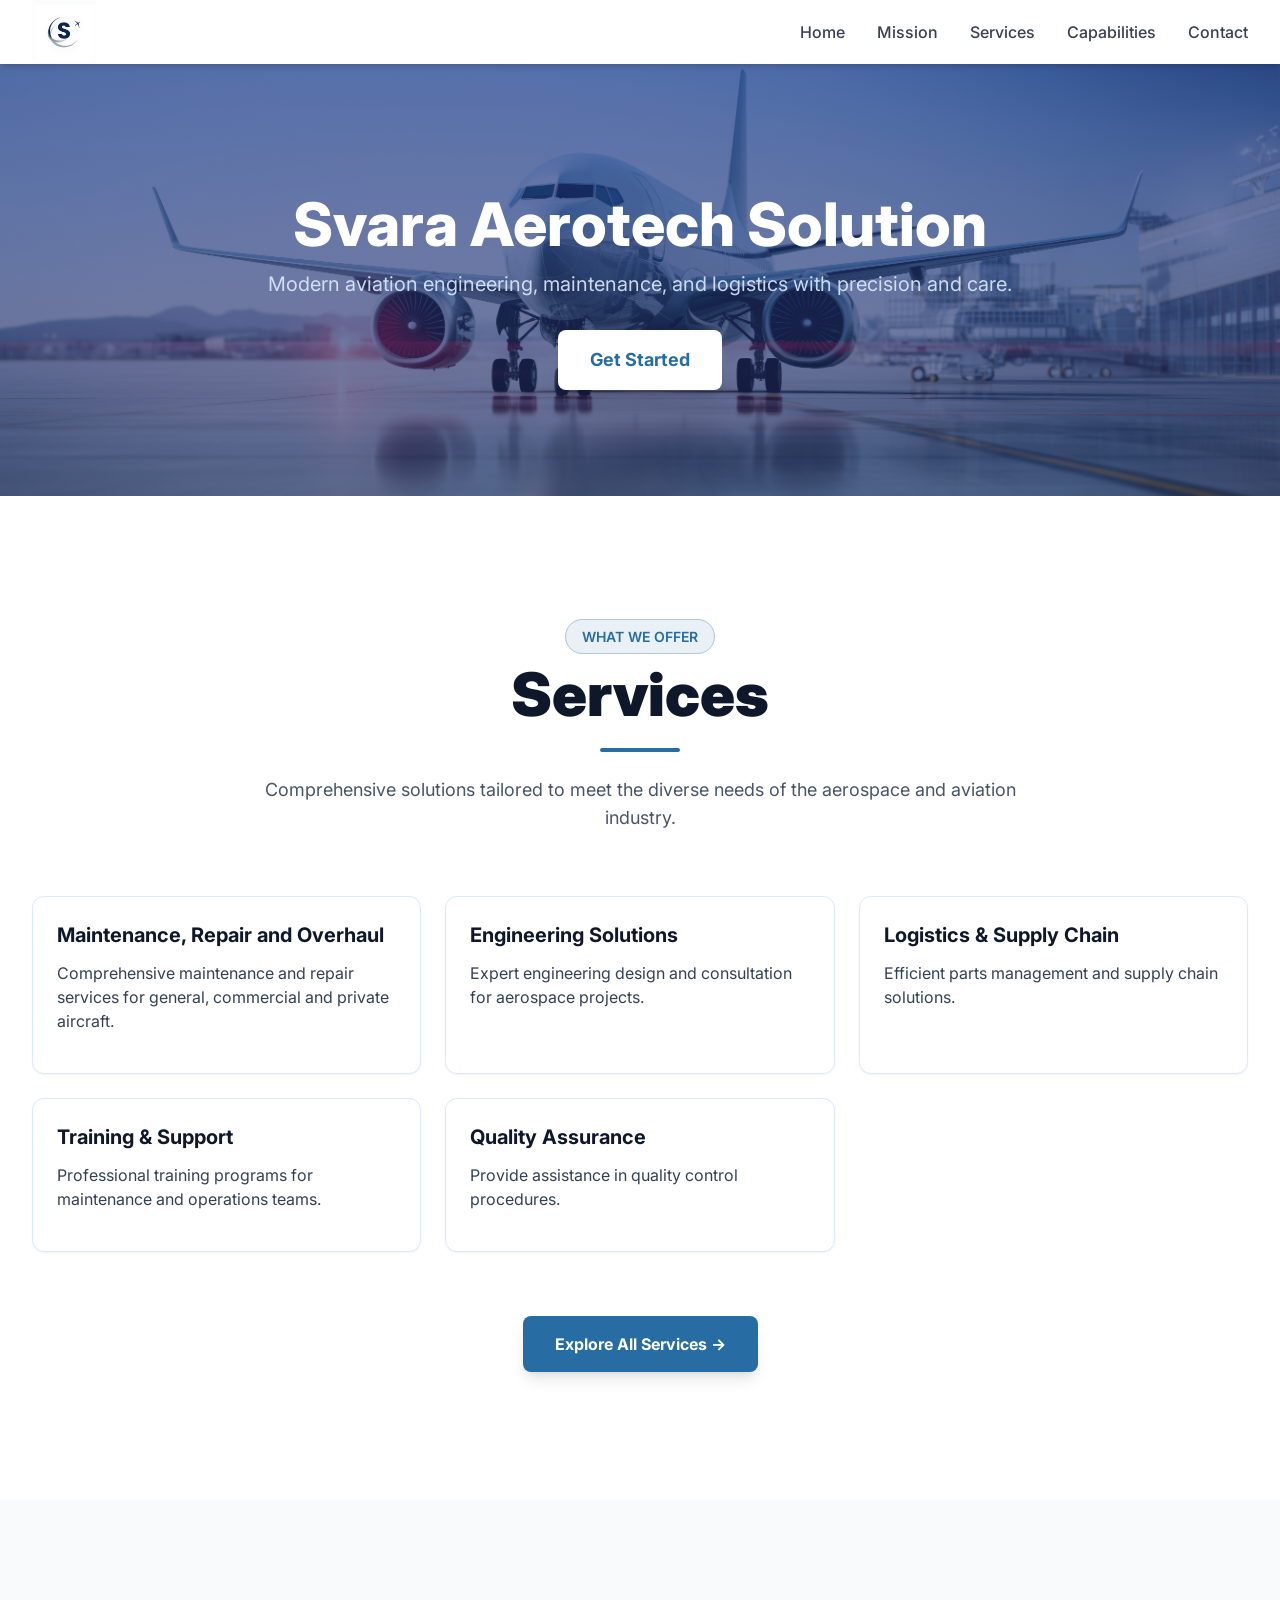
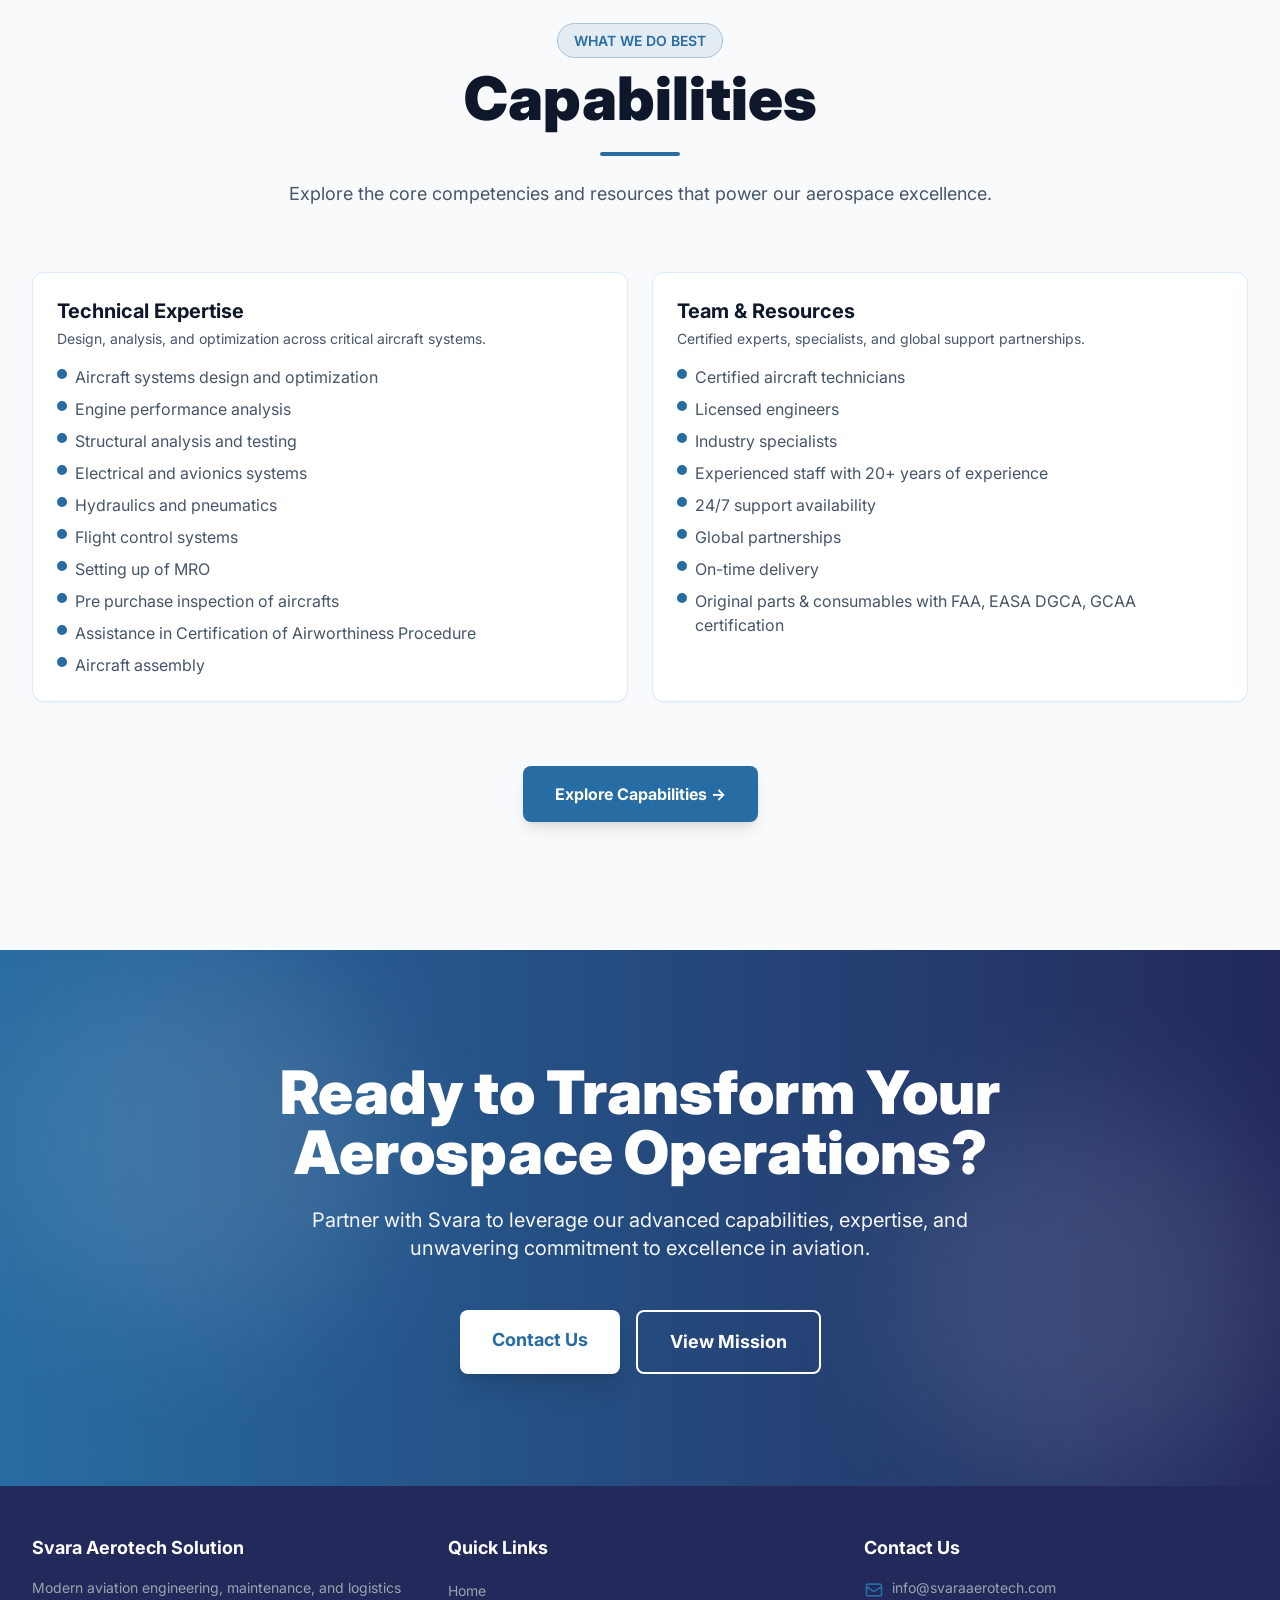
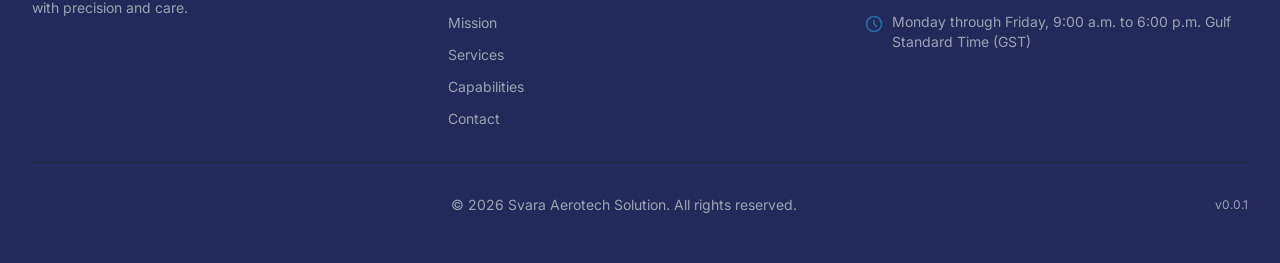
==== commit c07ce97a: "deploy: anks0801/svara_web@a7c6a546d5ad61a392bd30d2517093ca662dfaba" ====
--- a/index.html
+++ b/index.html
@@ -1 +1 @@
-<!DOCTYPE html><html lang="en"><head><meta charSet="utf-8"/><meta name="viewport" content="width=device-width"/><meta name="twitter:card" content="summary_large_image"/><meta name="twitter:site" content="@svaraaerotech"/><meta name="twitter:creator" content="@svaraaerotech"/><meta property="og:image" content="https://svaraaerotech.com/og-image.jpg"/><meta property="og:image:alt" content="Svara"/><meta property="og:image:type" content="image/jpeg"/><meta property="og:image:width" content="1200"/><meta property="og:image:height" content="630"/><meta property="og:locale" content="en_US"/><meta property="og:site_name" content="Svara"/><link rel="canonical" href="https://svaraaerotech.com"/><script type="application/ld+json">{"@context":"https://schema.org","@type":"Organization","name":"Svara Aerotech Solution","url":"https://svaraaerotech.com","logo":"https://svaraaerotech.com/svara-logo.png","description":"Modern aviation engineering, maintenance, and logistics with precision and care.","contactPoint":{"@type":"ContactPoint","telephone":"+1-XXX-XXX-XXXX","contactType":"Customer Service","email":"info@svaraaerotech.com"},"sameAs":["https://twitter.com/svaraaerotech"]}</script><title>Home | Svara</title><meta name="robots" content="index,follow"/><meta name="description" content="Svara Aerotech Solution - Leading provider of aerospace engineering, aircraft maintenance, and aviation consulting services with cutting-edge technology and industry expertise."/><meta property="og:title" content="Svara Aerotech Solution - Aviation Excellence"/><meta property="og:description" content="Premier aerospace engineering, aircraft maintenance, and aviation consulting services"/><meta property="og:url" content="https://svaraaerotech.com"/><meta property="og:type" content="website"/><meta name="next-head-count" content="21"/><link rel="preconnect" href="https://fonts.googleapis.com"/><link rel="preconnect" href="https://fonts.gstatic.com" crossorigin="anonymous"/><meta name="mobile-web-app-capable" content="yes"/><meta name="apple-mobile-web-app-capable" content="yes"/><meta name="apple-mobile-web-app-status-bar-style" content="black-translucent"/><meta name="apple-mobile-web-app-title" content="Svara"/><meta http-equiv="X-UA-Compatible" content="IE=edge"/><meta name="referrer" content="strict-origin-when-cross-origin"/><link rel="icon" href="/svara-logo.png"/><link rel="apple-touch-icon" href="/svara-logo.png"/><link rel="preload" href="/_next/static/css/bd0562704e297aa7.css" as="style"/><link rel="stylesheet" href="/_next/static/css/bd0562704e297aa7.css" data-n-g=""/><noscript data-n-css=""></noscript><script defer="" nomodule="" src="/_next/static/chunks/polyfills-42372ed130431b0a.js"></script><script src="/_next/static/chunks/webpack-ee7e63bc15b31913.js" defer=""></script><script src="/_next/static/chunks/framework-64ad27b21261a9ce.js" defer=""></script><script src="/_next/static/chunks/main-b3155a7ba04dc6f8.js" defer=""></script><script src="/_next/static/chunks/pages/_app-96d132b75cbc0d42.js" defer=""></script><script src="/_next/static/chunks/664-d254d21a6fe56bff.js" defer=""></script><script src="/_next/static/chunks/pages/index-ca383359ec64604c.js" defer=""></script><script src="/_next/static/aosv6aUZ-jiLpbJ9kib47/_buildManifest.js" defer=""></script><script src="/_next/static/aosv6aUZ-jiLpbJ9kib47/_ssgManifest.js" defer=""></script></head><body><div id="__next"><header class="bg-white shadow-md sticky top-0 z-50"><nav class="max-w-7xl mx-auto px-4 sm:px-6 lg:px-8"><div class="flex justify-between items-center h-16"><div class="flex-shrink-0 flex items-center gap-3"><a class="flex items-center gap-3 hover:opacity-80 transition" href="/"><img src="/svara-logo.png" alt="Svara Aerotech Logo" class="h-16 w-16"/></a></div><div class="hidden md:flex space-x-8"><a class="text-gray-700 hover:text-blue-600 font-medium transition" href="/">Home</a><a class="text-gray-700 hover:text-blue-600 font-medium transition" href="/mission">Mission</a><a class="text-gray-700 hover:text-blue-600 font-medium transition" href="/services">Services</a><a class="text-gray-700 hover:text-blue-600 font-medium transition" href="/capabilities">Capabilities</a><a class="text-gray-700 hover:text-blue-600 font-medium transition" href="/contact">Contact</a></div><div class="md:hidden"><button class="inline-flex items-center justify-center p-2 rounded-md text-gray-700 hover:text-blue-600 hover:bg-gray-100 focus:outline-none" aria-expanded="false" aria-label="Toggle menu"><svg class="h-6 w-6" xmlns="http://www.w3.org/2000/svg" fill="none" viewBox="0 0 24 24" stroke="currentColor"><path stroke-linecap="round" stroke-linejoin="round" stroke-width="2" d="M4 6h16M4 12h16M4 18h16"></path></svg></button></div></div></nav></header><main class="bg-white"><section class="relative flex items-center justify-center min-h-[56vh] md:min-h-[48vh] py-16 md:py-24 text-center px-6 bg-gradient-to-b from-blue-900 to-blue-800" aria-label="Welcome to Svara"><div class="absolute inset-0 pointer-events-none"><img src="/airplane-with-wings-engine.jpg" alt="" aria-hidden="true" class="w-full h-full object-cover opacity-8"/><div class="absolute inset-0 bg-gradient-to-b from-blue-900/70 to-blue-800/60"></div></div><div class="relative z-10 max-w-4xl px-4"><h1 class="mt-6 text-4xl sm:text-5xl md:text-6xl font-extrabold text-white leading-tight">Svara Aerotech Solution</h1><p class="mt-4 text-base sm:text-lg md:text-xl text-blue-100/90 max-w-4xl mx-auto">Modern aviation engineering, maintenance, and logistics with precision and care.</p><div class="mt-8"><a class="inline-block bg-white text-blue-600 px-8 py-4 rounded-lg font-bold text-lg hover:bg-blue-50 transition duration-300 shadow-xl hover:shadow-2xl transform hover:scale-105" href="/contact">Get Started</a></div></div></section><section class="py-24 md:py-32 bg-white relative overflow-hidden"><div class="max-w-7xl mx-auto px-4 sm:px-6 lg:px-8"><div class="mb-16 text-center"><div class="inline-block mb-4"><span class="px-4 py-2 bg-blue-500/10 border border-blue-400/30 rounded-full text-blue-700 text-sm font-semibold">WHAT WE OFFER</span></div><h2 class="text-4xl md:text-6xl font-black text-slate-900 mb-6">Services</h2><div class="w-20 h-1 bg-gradient-to-r from-blue-400 to-blue-500 rounded-full mx-auto"></div><p class="text-lg text-slate-600 max-w-3xl mt-6 mx-auto">Comprehensive solutions tailored to meet the diverse needs of the aerospace and aviation industry.</p></div><div class="grid grid-cols-1 md:grid-cols-2 lg:grid-cols-3 gap-6"><div class="relative overflow-hidden rounded-xl border border-blue-100 bg-white shadow-sm hover:shadow-lg hover:border-blue-300 hover:scale-[1.02] transition-all duration-300 p-6"><h3 class="text-xl font-bold text-slate-900 mb-3">Maintenance, Repair and Overhaul</h3><p class="text-slate-700 mb-4">Comprehensive maintenance and repair services for general, commercial and private aircraft.</p></div><div class="relative overflow-hidden rounded-xl border border-blue-100 bg-white shadow-sm hover:shadow-lg hover:border-blue-300 hover:scale-[1.02] transition-all duration-300 p-6"><h3 class="text-xl font-bold text-slate-900 mb-3">Engineering Solutions</h3><p class="text-slate-700 mb-4">Expert engineering design and consultation for aerospace projects.</p></div><div class="relative overflow-hidden rounded-xl border border-blue-100 bg-white shadow-sm hover:shadow-lg hover:border-blue-300 hover:scale-[1.02] transition-all duration-300 p-6"><h3 class="text-xl font-bold text-slate-900 mb-3">Logistics &amp; Supply Chain</h3><p class="text-slate-700 mb-4">Efficient parts management and supply chain solutions.</p></div><div class="relative overflow-hidden rounded-xl border border-blue-100 bg-white shadow-sm hover:shadow-lg hover:border-blue-300 hover:scale-[1.02] transition-all duration-300 p-6"><h3 class="text-xl font-bold text-slate-900 mb-3">Training &amp; Support</h3><p class="text-slate-700 mb-4">Professional training programs for maintenance and operations teams.</p></div><div class="relative overflow-hidden rounded-xl border border-blue-100 bg-white shadow-sm hover:shadow-lg hover:border-blue-300 hover:scale-[1.02] transition-all duration-300 p-6"><h3 class="text-xl font-bold text-slate-900 mb-3">Quality Assurance</h3><p class="text-slate-700 mb-4">Provide assistance in quality control procedures.</p></div></div><div class="text-center mt-16"><a class="inline-flex items-center px-8 py-4 bg-gradient-to-r from-blue-500 to-blue-600 text-white font-bold rounded-lg hover:from-blue-600 hover:to-blue-700 transition duration-300 shadow-lg hover:shadow-blue-500/20" href="/services">Explore All Services →</a></div></div></section><section class="py-24 md:py-32 bg-gray-50 relative overflow-hidden"><div class="max-w-7xl mx-auto px-4 sm:px-6 lg:px-8"><div class="mb-16 text-center"><div class="inline-block mb-4"><span class="px-4 py-2 bg-blue-500/10 border border-blue-400/30 rounded-full text-blue-700 text-sm font-semibold">WHAT WE DO BEST</span></div><h2 class="text-4xl md:text-6xl font-black text-slate-900 mb-6">Capabilities</h2><div class="w-20 h-1 bg-gradient-to-r from-blue-400 to-blue-500 rounded-full mx-auto"></div><p class="text-lg text-slate-600 max-w-3xl mt-6 mx-auto">Explore the core competencies and resources that power our aerospace excellence.</p></div><div class="grid grid-cols-1 md:grid-cols-2 gap-6"><div class="relative overflow-hidden rounded-xl border border-blue-100 bg-white shadow-sm hover:shadow-lg hover:border-blue-300 hover:scale-[1.02] transition-all duration-300 p-6"><div class="flex items-center mb-4"><div><h3 class="text-xl font-bold text-slate-900">Technical Expertise</h3><p class="text-slate-600 text-sm mt-1">Design, analysis, and optimization across critical aircraft systems.</p></div></div><ul class="space-y-2"><li class="flex items-start gap-2 text-slate-600"><span class="mt-1 inline-block w-2.5 h-2.5 bg-blue-600 rounded-full flex-shrink-0"></span><span>Aircraft systems design and optimization</span></li><li class="flex items-start gap-2 text-slate-600"><span class="mt-1 inline-block w-2.5 h-2.5 bg-blue-600 rounded-full flex-shrink-0"></span><span>Engine performance analysis</span></li><li class="flex items-start gap-2 text-slate-600"><span class="mt-1 inline-block w-2.5 h-2.5 bg-blue-600 rounded-full flex-shrink-0"></span><span>Structural analysis and testing</span></li><li class="flex items-start gap-2 text-slate-600"><span class="mt-1 inline-block w-2.5 h-2.5 bg-blue-600 rounded-full flex-shrink-0"></span><span>Electrical and avionics systems</span></li><li class="flex items-start gap-2 text-slate-600"><span class="mt-1 inline-block w-2.5 h-2.5 bg-blue-600 rounded-full flex-shrink-0"></span><span>Hydraulics and pneumatics</span></li><li class="flex items-start gap-2 text-slate-600"><span class="mt-1 inline-block w-2.5 h-2.5 bg-blue-600 rounded-full flex-shrink-0"></span><span>Flight control systems</span></li><li class="flex items-start gap-2 text-slate-600"><span class="mt-1 inline-block w-2.5 h-2.5 bg-blue-600 rounded-full flex-shrink-0"></span><span>Setting up of MRO</span></li><li class="flex items-start gap-2 text-slate-600"><span class="mt-1 inline-block w-2.5 h-2.5 bg-blue-600 rounded-full flex-shrink-0"></span><span>Pre purchase inspection of aircrafts</span></li><li class="flex items-start gap-2 text-slate-600"><span class="mt-1 inline-block w-2.5 h-2.5 bg-blue-600 rounded-full flex-shrink-0"></span><span>Assistance in Certification of Airworthiness Procedure</span></li><li class="flex items-start gap-2 text-slate-600"><span class="mt-1 inline-block w-2.5 h-2.5 bg-blue-600 rounded-full flex-shrink-0"></span><span>Aircraft assembly</span></li></ul></div><div class="relative overflow-hidden rounded-xl border border-blue-100 bg-white shadow-sm hover:shadow-lg hover:border-blue-300 hover:scale-[1.02] transition-all duration-300 p-6"><div class="flex items-center mb-4"><div><h3 class="text-xl font-bold text-slate-900">Team &amp; Resources</h3><p class="text-slate-600 text-sm mt-1">Certified experts, specialists, and global support partnerships.</p></div></div><ul class="space-y-2"><li class="flex items-start gap-2 text-slate-600"><span class="mt-1 inline-block w-2.5 h-2.5 bg-blue-600 rounded-full flex-shrink-0"></span><span>Certified aircraft technicians</span></li><li class="flex items-start gap-2 text-slate-600"><span class="mt-1 inline-block w-2.5 h-2.5 bg-blue-600 rounded-full flex-shrink-0"></span><span>Licensed engineers</span></li><li class="flex items-start gap-2 text-slate-600"><span class="mt-1 inline-block w-2.5 h-2.5 bg-blue-600 rounded-full flex-shrink-0"></span><span>Industry specialists</span></li><li class="flex items-start gap-2 text-slate-600"><span class="mt-1 inline-block w-2.5 h-2.5 bg-blue-600 rounded-full flex-shrink-0"></span><span>Experienced staff with 20+ years of experience</span></li><li class="flex items-start gap-2 text-slate-600"><span class="mt-1 inline-block w-2.5 h-2.5 bg-blue-600 rounded-full flex-shrink-0"></span><span>24/7 support availability</span></li><li class="flex items-start gap-2 text-slate-600"><span class="mt-1 inline-block w-2.5 h-2.5 bg-blue-600 rounded-full flex-shrink-0"></span><span>Global partnerships</span></li><li class="flex items-start gap-2 text-slate-600"><span class="mt-1 inline-block w-2.5 h-2.5 bg-blue-600 rounded-full flex-shrink-0"></span><span>On-time delivery</span></li><li class="flex items-start gap-2 text-slate-600"><span class="mt-1 inline-block w-2.5 h-2.5 bg-blue-600 rounded-full flex-shrink-0"></span><span>Original parts &amp; consumables with FAA, EASA DGCA, GCAA certification</span></li></ul></div></div><div class="text-center mt-16"><a class="inline-flex items-center px-8 py-4 bg-gradient-to-r from-blue-500 to-blue-600 text-white font-bold rounded-lg hover:from-blue-600 hover:to-blue-700 transition duration-300 shadow-lg hover:shadow-blue-500/20" href="/capabilities">Explore Capabilities →</a></div></div></section><section class="py-20 md:py-28 relative overflow-hidden bg-gradient-to-r from-blue-600 to-blue-800"><div class="absolute inset-0 opacity-10"><div class="absolute top-0 left-0 w-96 h-96 bg-white rounded-full blur-3xl"></div><div class="absolute bottom-0 right-0 w-96 h-96 bg-white rounded-full blur-3xl"></div></div><div class="max-w-5xl mx-auto px-4 sm:px-6 lg:px-8 text-center relative z-10"><h2 class="text-4xl md:text-6xl font-black text-white mb-6">Ready to Transform Your Aerospace Operations?</h2><p class="text-lg md:text-xl text-white/95 mb-12 max-w-3xl mx-auto leading-relaxed">Partner with Svara to leverage our advanced capabilities, expertise, and unwavering commitment to excellence in aviation.</p><div class="flex flex-col sm:flex-row gap-4 justify-center"><a class="inline-block bg-white text-blue-600 px-8 py-4 rounded-lg font-bold text-lg hover:bg-gray-50 transition duration-300 shadow-xl" href="/contact">Contact Us</a><a class="inline-block border-2 border-white text-white px-8 py-4 rounded-lg font-bold text-lg hover:bg-white/10 transition duration-300" href="/mission">View Mission</a></div></div></section></main><footer class="bg-blue-800 text-white"><div class="max-w-7xl mx-auto px-4 sm:px-6 lg:px-8 py-12"><div class="grid grid-cols-1 md:grid-cols-3 gap-8 mb-8"><div><h3 class="text-lg font-bold mb-4">Svara Aerotech Solution</h3><p class="text-gray-400 text-sm mb-4">Modern aviation engineering, maintenance, and logistics with precision and care.</p></div><div><h3 class="text-lg font-bold mb-4">Quick Links</h3><ul class="space-y-2"><li><a class="text-gray-400 hover:text-white transition text-sm" href="/">Home</a></li><li><a class="text-gray-400 hover:text-white transition text-sm" href="/mission">Mission</a></li><li><a class="text-gray-400 hover:text-white transition text-sm" href="/services">Services</a></li><li><a class="text-gray-400 hover:text-white transition text-sm" href="/capabilities">Capabilities</a></li><li><a class="text-gray-400 hover:text-white transition text-sm" href="/contact">Contact</a></li></ul></div><div><h3 class="text-lg font-bold mb-4">Contact Us</h3><ul class="space-y-3"><li class="flex items-start gap-2"><svg class="w-5 h-5 text-blue-400 flex-shrink-0 mt-0.5" fill="none" stroke="currentColor" viewBox="0 0 24 24"><path stroke-linecap="round" stroke-linejoin="round" stroke-width="2" d="M3 8l7.89 5.26a2 2 0 002.22 0L21 8M5 19h14a2 2 0 002-2V7a2 2 0 00-2-2H5a2 2 0 00-2 2v10a2 2 0 002 2z"></path></svg><a href="mailto:info@svaraaerotech.com" class="text-gray-400 hover:text-white transition text-sm">info@svaraaerotech.com</a></li><li class="flex items-start gap-2"><svg class="w-5 h-5 text-blue-400 flex-shrink-0 mt-0.5" fill="none" stroke="currentColor" viewBox="0 0 24 24"><path stroke-linecap="round" stroke-linejoin="round" stroke-width="2" d="M12 8v4l3 3m6-3a9 9 0 11-18 0 9 9 0 0118 0z"></path></svg><span class="text-gray-400 text-sm">Mon-Fri: 9:00 AM - 6:00 PM</span></li></ul></div></div><div class="border-t border-gray-800 pt-8"><div class="flex flex-col md:flex-row justify-between items-center text-gray-400 text-sm"><div></div> <p>© <!-- -->2026<!-- --> Svara Aerotech Solution. All rights reserved.</p><span class="mt-2 md:mt-0 text-xs">v0.0.1</span></div></div></div></footer></div><script id="__NEXT_DATA__" type="application/json">{"props":{"pageProps":{}},"page":"/","query":{},"buildId":"aosv6aUZ-jiLpbJ9kib47","nextExport":true,"autoExport":true,"isFallback":false,"scriptLoader":[]}</script></body></html>+<!DOCTYPE html><html lang="en"><head><meta charSet="utf-8"/><meta name="viewport" content="width=device-width"/><meta name="twitter:card" content="summary_large_image"/><meta name="twitter:site" content="@svaraaerotech"/><meta name="twitter:creator" content="@svaraaerotech"/><meta property="og:image" content="https://svaraaerotech.com/og-image.jpg"/><meta property="og:image:alt" content="Svara"/><meta property="og:image:type" content="image/jpeg"/><meta property="og:image:width" content="1200"/><meta property="og:image:height" content="630"/><meta property="og:locale" content="en_US"/><meta property="og:site_name" content="Svara"/><link rel="canonical" href="https://svaraaerotech.com"/><script type="application/ld+json">{"@context":"https://schema.org","@type":"Organization","name":"Svara Aerotech Solution","url":"https://svaraaerotech.com","logo":"https://svaraaerotech.com/svara-logo.png","description":"Modern aviation engineering, maintenance, and logistics with precision and care.","contactPoint":{"@type":"ContactPoint","telephone":"+1-XXX-XXX-XXXX","contactType":"Customer Service","email":"info@svaraaerotech.com"},"sameAs":["https://twitter.com/svaraaerotech"]}</script><title>Home | Svara</title><meta name="robots" content="index,follow"/><meta name="description" content="Svara Aerotech Solution - Leading provider of aerospace engineering, aircraft maintenance, and aviation consulting services with cutting-edge technology and industry expertise."/><meta property="og:title" content="Svara Aerotech Solution - Aviation Excellence"/><meta property="og:description" content="Premier aerospace engineering, aircraft maintenance, and aviation consulting services"/><meta property="og:url" content="https://svaraaerotech.com"/><meta property="og:type" content="website"/><meta name="next-head-count" content="21"/><link rel="preconnect" href="https://fonts.googleapis.com"/><link rel="preconnect" href="https://fonts.gstatic.com" crossorigin="anonymous"/><meta name="mobile-web-app-capable" content="yes"/><meta name="apple-mobile-web-app-capable" content="yes"/><meta name="apple-mobile-web-app-status-bar-style" content="black-translucent"/><meta name="apple-mobile-web-app-title" content="Svara"/><meta http-equiv="X-UA-Compatible" content="IE=edge"/><meta name="referrer" content="strict-origin-when-cross-origin"/><link rel="icon" href="/svara-logo.png"/><link rel="apple-touch-icon" href="/svara-logo.png"/><link rel="preload" href="/_next/static/css/bd0562704e297aa7.css" as="style"/><link rel="stylesheet" href="/_next/static/css/bd0562704e297aa7.css" data-n-g=""/><noscript data-n-css=""></noscript><script defer="" nomodule="" src="/_next/static/chunks/polyfills-42372ed130431b0a.js"></script><script src="/_next/static/chunks/webpack-ee7e63bc15b31913.js" defer=""></script><script src="/_next/static/chunks/framework-64ad27b21261a9ce.js" defer=""></script><script src="/_next/static/chunks/main-b3155a7ba04dc6f8.js" defer=""></script><script src="/_next/static/chunks/pages/_app-e9850dcd9e6dc0ab.js" defer=""></script><script src="/_next/static/chunks/664-d254d21a6fe56bff.js" defer=""></script><script src="/_next/static/chunks/pages/index-b66107ec7330f2d7.js" defer=""></script><script src="/_next/static/wax4MXSS5FsIRwXFvMDh3/_buildManifest.js" defer=""></script><script src="/_next/static/wax4MXSS5FsIRwXFvMDh3/_ssgManifest.js" defer=""></script></head><body><div id="__next"><header class="bg-white shadow-md sticky top-0 z-50"><nav class="max-w-7xl mx-auto px-4 sm:px-6 lg:px-8"><div class="flex justify-between items-center h-16"><div class="flex-shrink-0 flex items-center gap-3"><a class="flex items-center gap-3 hover:opacity-80 transition" href="/"><img src="/svara-logo.png?v=0.0.1" alt="Svara Aerotech Logo" class="h-16 w-16"/></a></div><div class="hidden md:flex space-x-8"><a class="text-gray-700 hover:text-blue-600 font-medium transition" href="/">Home</a><a class="text-gray-700 hover:text-blue-600 font-medium transition" href="/mission">Mission</a><a class="text-gray-700 hover:text-blue-600 font-medium transition" href="/services">Services</a><a class="text-gray-700 hover:text-blue-600 font-medium transition" href="/capabilities">Capabilities</a><a class="text-gray-700 hover:text-blue-600 font-medium transition" href="/contact">Contact</a></div><div class="md:hidden"><button class="inline-flex items-center justify-center p-2 rounded-md text-gray-700 hover:text-blue-600 hover:bg-gray-100 focus:outline-none" aria-expanded="false" aria-label="Toggle menu"><svg class="h-6 w-6" xmlns="http://www.w3.org/2000/svg" fill="none" viewBox="0 0 24 24" stroke="currentColor"><path stroke-linecap="round" stroke-linejoin="round" stroke-width="2" d="M4 6h16M4 12h16M4 18h16"></path></svg></button></div></div></nav></header><main class="bg-white"><section class="relative flex items-center justify-center min-h-[56vh] md:min-h-[48vh] py-16 md:py-24 text-center px-6 bg-gradient-to-b from-blue-900 to-blue-800" aria-label="Welcome to Svara"><div class="absolute inset-0 pointer-events-none"><img src="/airplane-with-wings-engine.jpg" alt="" aria-hidden="true" class="w-full h-full object-cover opacity-8"/><div class="absolute inset-0 bg-gradient-to-b from-blue-900/70 to-blue-800/60"></div></div><div class="relative z-10 max-w-4xl px-4"><h1 class="mt-6 text-4xl sm:text-5xl md:text-6xl font-extrabold text-white leading-tight">Svara Aerotech Solution</h1><p class="mt-4 text-base sm:text-lg md:text-xl text-blue-100/90 max-w-4xl mx-auto">Modern aviation engineering, maintenance, and logistics with precision and care.</p><div class="mt-8"><a class="inline-block bg-white text-blue-600 px-8 py-4 rounded-lg font-bold text-lg hover:bg-blue-50 transition duration-300 shadow-xl hover:shadow-2xl transform hover:scale-105" href="/contact">Get Started</a></div></div></section><section class="py-24 md:py-32 bg-white relative overflow-hidden"><div class="max-w-7xl mx-auto px-4 sm:px-6 lg:px-8"><div class="mb-16 text-center"><div class="inline-block mb-4"><span class="px-4 py-2 bg-blue-500/10 border border-blue-400/30 rounded-full text-blue-700 text-sm font-semibold">WHAT WE OFFER</span></div><h2 class="text-4xl md:text-6xl font-black text-slate-900 mb-6">Services</h2><div class="w-20 h-1 bg-gradient-to-r from-blue-400 to-blue-500 rounded-full mx-auto"></div><p class="text-lg text-slate-600 max-w-3xl mt-6 mx-auto">Comprehensive solutions tailored to meet the diverse needs of the aerospace and aviation industry.</p></div><div class="grid grid-cols-1 md:grid-cols-2 lg:grid-cols-3 gap-6"><div class="relative overflow-hidden rounded-xl border border-blue-100 bg-white shadow-sm hover:shadow-lg hover:border-blue-300 hover:scale-[1.02] transition-all duration-300 p-6"><h3 class="text-xl font-bold text-slate-900 mb-3">Maintenance, Repair and Overhaul</h3><p class="text-slate-700 mb-4">Comprehensive maintenance and repair services for general, commercial and private aircraft.</p></div><div class="relative overflow-hidden rounded-xl border border-blue-100 bg-white shadow-sm hover:shadow-lg hover:border-blue-300 hover:scale-[1.02] transition-all duration-300 p-6"><h3 class="text-xl font-bold text-slate-900 mb-3">Engineering Solutions</h3><p class="text-slate-700 mb-4">Expert engineering design and consultation for aerospace projects.</p></div><div class="relative overflow-hidden rounded-xl border border-blue-100 bg-white shadow-sm hover:shadow-lg hover:border-blue-300 hover:scale-[1.02] transition-all duration-300 p-6"><h3 class="text-xl font-bold text-slate-900 mb-3">Logistics &amp; Supply Chain</h3><p class="text-slate-700 mb-4">Efficient parts management and supply chain solutions.</p></div><div class="relative overflow-hidden rounded-xl border border-blue-100 bg-white shadow-sm hover:shadow-lg hover:border-blue-300 hover:scale-[1.02] transition-all duration-300 p-6"><h3 class="text-xl font-bold text-slate-900 mb-3">Training &amp; Support</h3><p class="text-slate-700 mb-4">Professional training programs for maintenance and operations teams.</p></div><div class="relative overflow-hidden rounded-xl border border-blue-100 bg-white shadow-sm hover:shadow-lg hover:border-blue-300 hover:scale-[1.02] transition-all duration-300 p-6"><h3 class="text-xl font-bold text-slate-900 mb-3">Quality Assurance</h3><p class="text-slate-700 mb-4">Provide assistance in quality control procedures.</p></div></div><div class="text-center mt-16"><a class="inline-flex items-center px-8 py-4 bg-gradient-to-r from-blue-500 to-blue-600 text-white font-bold rounded-lg hover:from-blue-600 hover:to-blue-700 transition duration-300 shadow-lg hover:shadow-blue-500/20" href="/services">Explore All Services →</a></div></div></section><section class="py-24 md:py-32 bg-gray-50 relative overflow-hidden"><div class="max-w-7xl mx-auto px-4 sm:px-6 lg:px-8"><div class="mb-16 text-center"><div class="inline-block mb-4"><span class="px-4 py-2 bg-blue-500/10 border border-blue-400/30 rounded-full text-blue-700 text-sm font-semibold">WHAT WE DO BEST</span></div><h2 class="text-4xl md:text-6xl font-black text-slate-900 mb-6">Capabilities</h2><div class="w-20 h-1 bg-gradient-to-r from-blue-400 to-blue-500 rounded-full mx-auto"></div><p class="text-lg text-slate-600 max-w-3xl mt-6 mx-auto">Explore the core competencies and resources that power our aerospace excellence.</p></div><div class="grid grid-cols-1 md:grid-cols-2 gap-6"><div class="relative overflow-hidden rounded-xl border border-blue-100 bg-white shadow-sm hover:shadow-lg hover:border-blue-300 hover:scale-[1.02] transition-all duration-300 p-6"><div class="flex items-center mb-4"><div><h3 class="text-xl font-bold text-slate-900">Technical Expertise</h3><p class="text-slate-600 text-sm mt-1">Design, analysis, and optimization across critical aircraft systems.</p></div></div><ul class="space-y-2"><li class="flex items-start gap-2 text-slate-600"><span class="mt-1 inline-block w-2.5 h-2.5 bg-blue-600 rounded-full flex-shrink-0"></span><span>Aircraft systems design and optimization</span></li><li class="flex items-start gap-2 text-slate-600"><span class="mt-1 inline-block w-2.5 h-2.5 bg-blue-600 rounded-full flex-shrink-0"></span><span>Engine performance analysis</span></li><li class="flex items-start gap-2 text-slate-600"><span class="mt-1 inline-block w-2.5 h-2.5 bg-blue-600 rounded-full flex-shrink-0"></span><span>Structural analysis and testing</span></li><li class="flex items-start gap-2 text-slate-600"><span class="mt-1 inline-block w-2.5 h-2.5 bg-blue-600 rounded-full flex-shrink-0"></span><span>Electrical and avionics systems</span></li><li class="flex items-start gap-2 text-slate-600"><span class="mt-1 inline-block w-2.5 h-2.5 bg-blue-600 rounded-full flex-shrink-0"></span><span>Hydraulics and pneumatics</span></li><li class="flex items-start gap-2 text-slate-600"><span class="mt-1 inline-block w-2.5 h-2.5 bg-blue-600 rounded-full flex-shrink-0"></span><span>Flight control systems</span></li><li class="flex items-start gap-2 text-slate-600"><span class="mt-1 inline-block w-2.5 h-2.5 bg-blue-600 rounded-full flex-shrink-0"></span><span>Setting up of MRO</span></li><li class="flex items-start gap-2 text-slate-600"><span class="mt-1 inline-block w-2.5 h-2.5 bg-blue-600 rounded-full flex-shrink-0"></span><span>Pre purchase inspection of aircrafts</span></li><li class="flex items-start gap-2 text-slate-600"><span class="mt-1 inline-block w-2.5 h-2.5 bg-blue-600 rounded-full flex-shrink-0"></span><span>Assistance in Certification of Airworthiness Procedure</span></li><li class="flex items-start gap-2 text-slate-600"><span class="mt-1 inline-block w-2.5 h-2.5 bg-blue-600 rounded-full flex-shrink-0"></span><span>Aircraft assembly</span></li></ul></div><div class="relative overflow-hidden rounded-xl border border-blue-100 bg-white shadow-sm hover:shadow-lg hover:border-blue-300 hover:scale-[1.02] transition-all duration-300 p-6"><div class="flex items-center mb-4"><div><h3 class="text-xl font-bold text-slate-900">Team &amp; Resources</h3><p class="text-slate-600 text-sm mt-1">Certified experts, specialists, and global support partnerships.</p></div></div><ul class="space-y-2"><li class="flex items-start gap-2 text-slate-600"><span class="mt-1 inline-block w-2.5 h-2.5 bg-blue-600 rounded-full flex-shrink-0"></span><span>Certified aircraft technicians</span></li><li class="flex items-start gap-2 text-slate-600"><span class="mt-1 inline-block w-2.5 h-2.5 bg-blue-600 rounded-full flex-shrink-0"></span><span>Licensed engineers</span></li><li class="flex items-start gap-2 text-slate-600"><span class="mt-1 inline-block w-2.5 h-2.5 bg-blue-600 rounded-full flex-shrink-0"></span><span>Industry specialists</span></li><li class="flex items-start gap-2 text-slate-600"><span class="mt-1 inline-block w-2.5 h-2.5 bg-blue-600 rounded-full flex-shrink-0"></span><span>Experienced staff with 20+ years of experience</span></li><li class="flex items-start gap-2 text-slate-600"><span class="mt-1 inline-block w-2.5 h-2.5 bg-blue-600 rounded-full flex-shrink-0"></span><span>24/7 support availability</span></li><li class="flex items-start gap-2 text-slate-600"><span class="mt-1 inline-block w-2.5 h-2.5 bg-blue-600 rounded-full flex-shrink-0"></span><span>Global partnerships</span></li><li class="flex items-start gap-2 text-slate-600"><span class="mt-1 inline-block w-2.5 h-2.5 bg-blue-600 rounded-full flex-shrink-0"></span><span>On-time delivery</span></li><li class="flex items-start gap-2 text-slate-600"><span class="mt-1 inline-block w-2.5 h-2.5 bg-blue-600 rounded-full flex-shrink-0"></span><span>Original parts &amp; consumables with FAA, EASA DGCA, GCAA certification</span></li></ul></div></div><div class="text-center mt-16"><a class="inline-flex items-center px-8 py-4 bg-gradient-to-r from-blue-500 to-blue-600 text-white font-bold rounded-lg hover:from-blue-600 hover:to-blue-700 transition duration-300 shadow-lg hover:shadow-blue-500/20" href="/capabilities">Explore Capabilities →</a></div></div></section><section class="py-20 md:py-28 relative overflow-hidden bg-gradient-to-r from-blue-600 to-blue-800"><div class="absolute inset-0 opacity-10"><div class="absolute top-0 left-0 w-96 h-96 bg-white rounded-full blur-3xl"></div><div class="absolute bottom-0 right-0 w-96 h-96 bg-white rounded-full blur-3xl"></div></div><div class="max-w-5xl mx-auto px-4 sm:px-6 lg:px-8 text-center relative z-10"><h2 class="text-4xl md:text-6xl font-black text-white mb-6">Ready to Transform Your Aerospace Operations?</h2><p class="text-lg md:text-xl text-white/95 mb-12 max-w-3xl mx-auto leading-relaxed">Partner with Svara to leverage our advanced capabilities, expertise, and unwavering commitment to excellence in aviation.</p><div class="flex flex-col sm:flex-row gap-4 justify-center"><a class="inline-block bg-white text-blue-600 px-8 py-4 rounded-lg font-bold text-lg hover:bg-gray-50 transition duration-300 shadow-xl" href="/contact">Contact Us</a><a class="inline-block border-2 border-white text-white px-8 py-4 rounded-lg font-bold text-lg hover:bg-white/10 transition duration-300" href="/mission">View Mission</a></div></div></section></main><footer class="bg-blue-800 text-white"><div class="max-w-7xl mx-auto px-4 sm:px-6 lg:px-8 py-12"><div class="grid grid-cols-1 md:grid-cols-3 gap-8 mb-8"><div><h3 class="text-lg font-bold mb-4">Svara Aerotech Solution</h3><p class="text-gray-400 text-sm mb-4">Modern aviation engineering, maintenance, and logistics with precision and care.</p></div><div><h3 class="text-lg font-bold mb-4">Quick Links</h3><ul class="space-y-2"><li><a class="text-gray-400 hover:text-white transition text-sm" href="/">Home</a></li><li><a class="text-gray-400 hover:text-white transition text-sm" href="/mission">Mission</a></li><li><a class="text-gray-400 hover:text-white transition text-sm" href="/services">Services</a></li><li><a class="text-gray-400 hover:text-white transition text-sm" href="/capabilities">Capabilities</a></li><li><a class="text-gray-400 hover:text-white transition text-sm" href="/contact">Contact</a></li></ul></div><div><h3 class="text-lg font-bold mb-4">Contact Us</h3><ul class="space-y-3"><li class="flex items-start gap-2"><svg class="w-5 h-5 text-blue-400 flex-shrink-0 mt-0.5" fill="none" stroke="currentColor" viewBox="0 0 24 24"><path stroke-linecap="round" stroke-linejoin="round" stroke-width="2" d="M3 8l7.89 5.26a2 2 0 002.22 0L21 8M5 19h14a2 2 0 002-2V7a2 2 0 00-2-2H5a2 2 0 00-2 2v10a2 2 0 002 2z"></path></svg><a href="mailto:info@svaraaerotech.com" class="text-gray-400 hover:text-white transition text-sm">info@svaraaerotech.com</a></li><li class="flex items-start gap-2"><svg class="w-5 h-5 text-blue-400 flex-shrink-0 mt-0.5" fill="none" stroke="currentColor" viewBox="0 0 24 24"><path stroke-linecap="round" stroke-linejoin="round" stroke-width="2" d="M12 8v4l3 3m6-3a9 9 0 11-18 0 9 9 0 0118 0z"></path></svg><span class="text-gray-400 text-sm">Monday through Friday, 9:00 a.m. to 6:00 p.m. Gulf Standard Time (GST)</span></li></ul></div></div><div class="border-t border-gray-800 pt-8"><div class="flex flex-col md:flex-row justify-between items-center text-gray-400 text-sm"><div></div> <p>© <!-- -->2026<!-- --> Svara Aerotech Solution. All rights reserved.</p><span class="mt-2 md:mt-0 text-xs">v0.0.1</span></div></div></div></footer></div><script id="__NEXT_DATA__" type="application/json">{"props":{"pageProps":{}},"page":"/","query":{},"buildId":"wax4MXSS5FsIRwXFvMDh3","nextExport":true,"autoExport":true,"isFallback":false,"scriptLoader":[]}</script></body></html>
